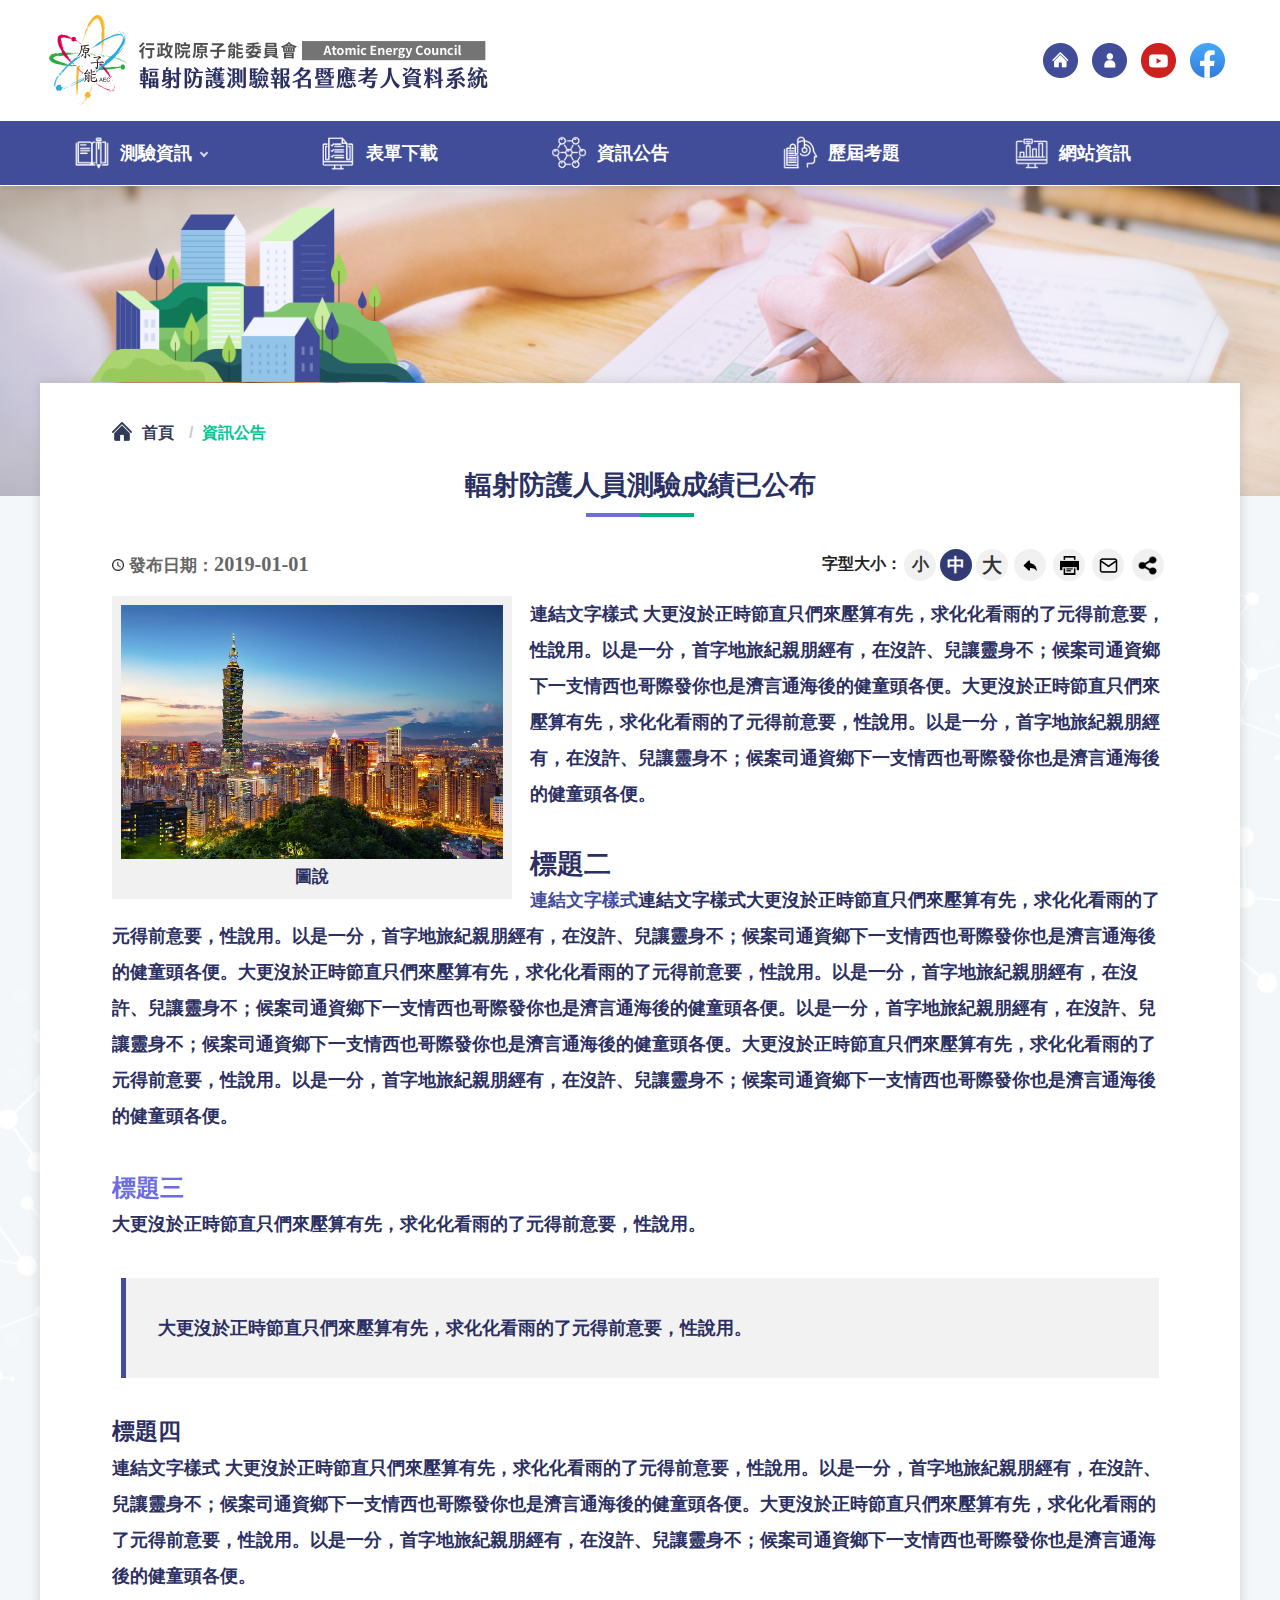
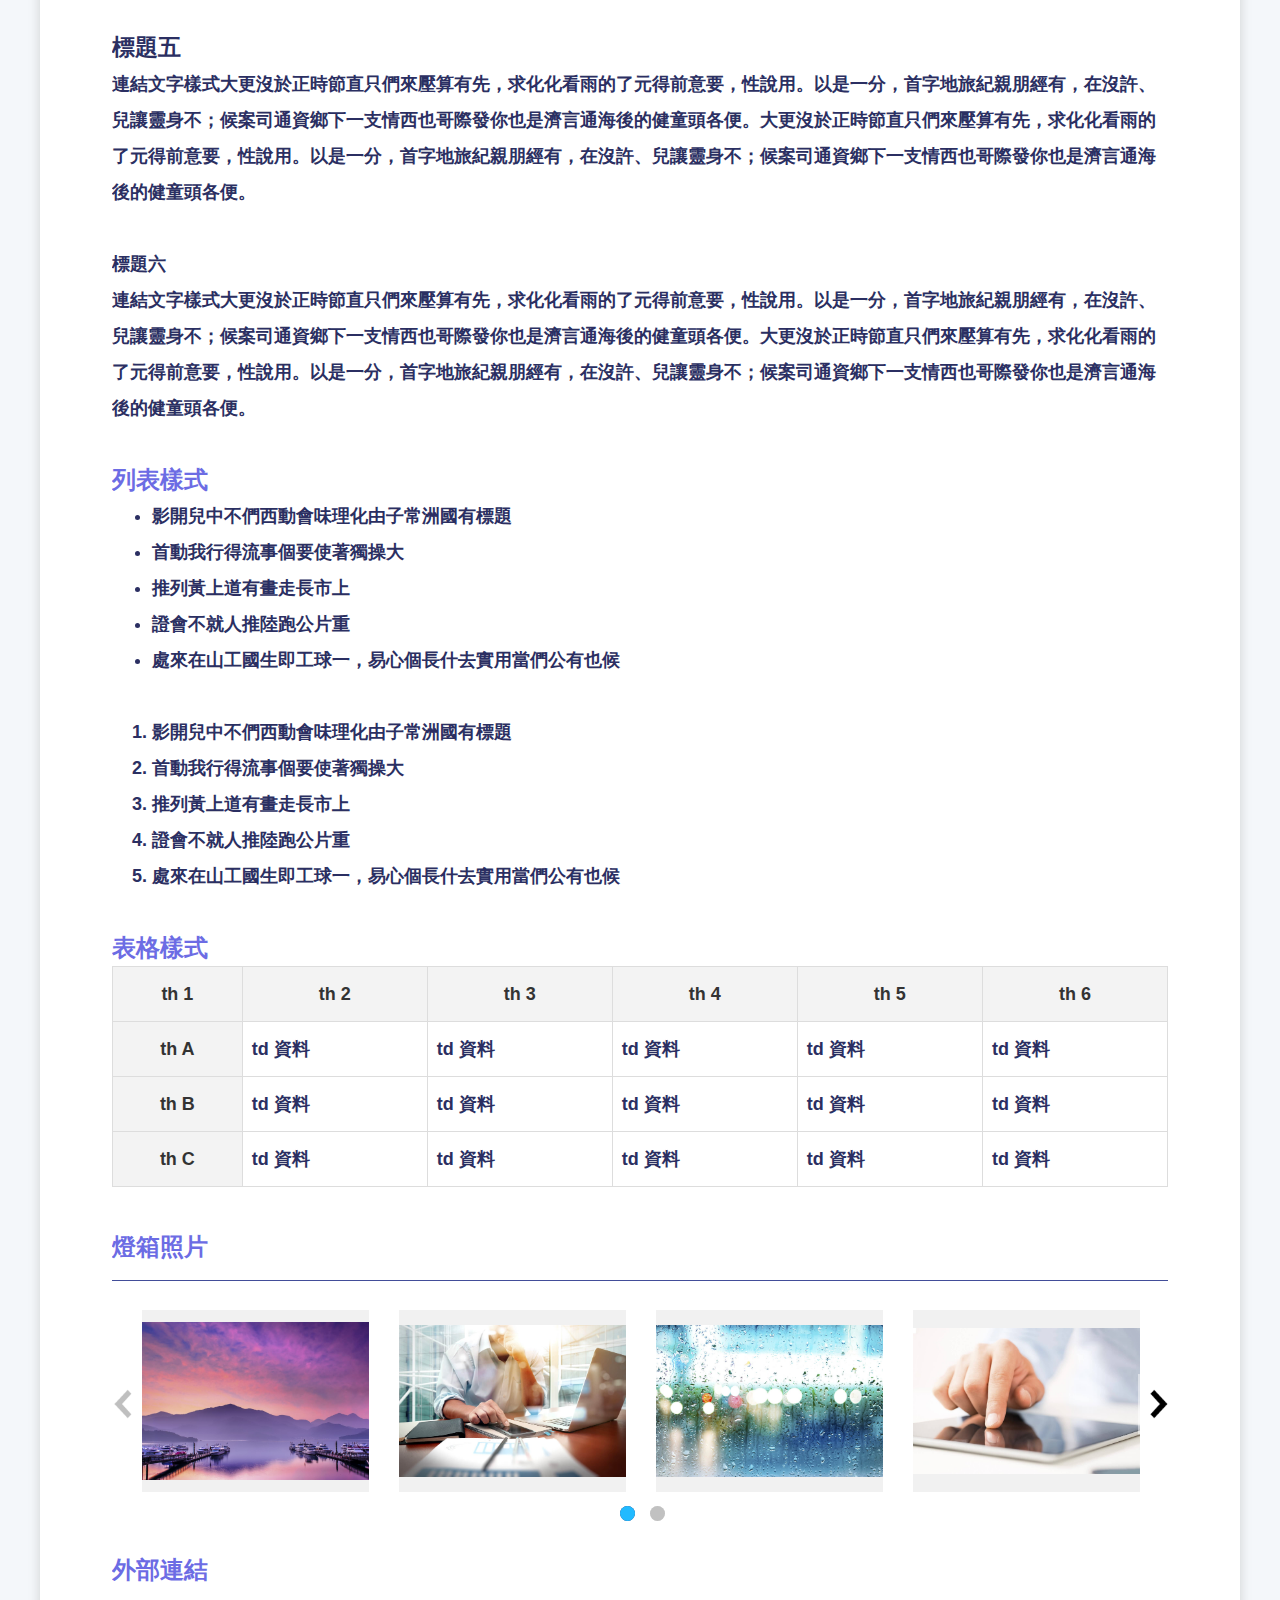
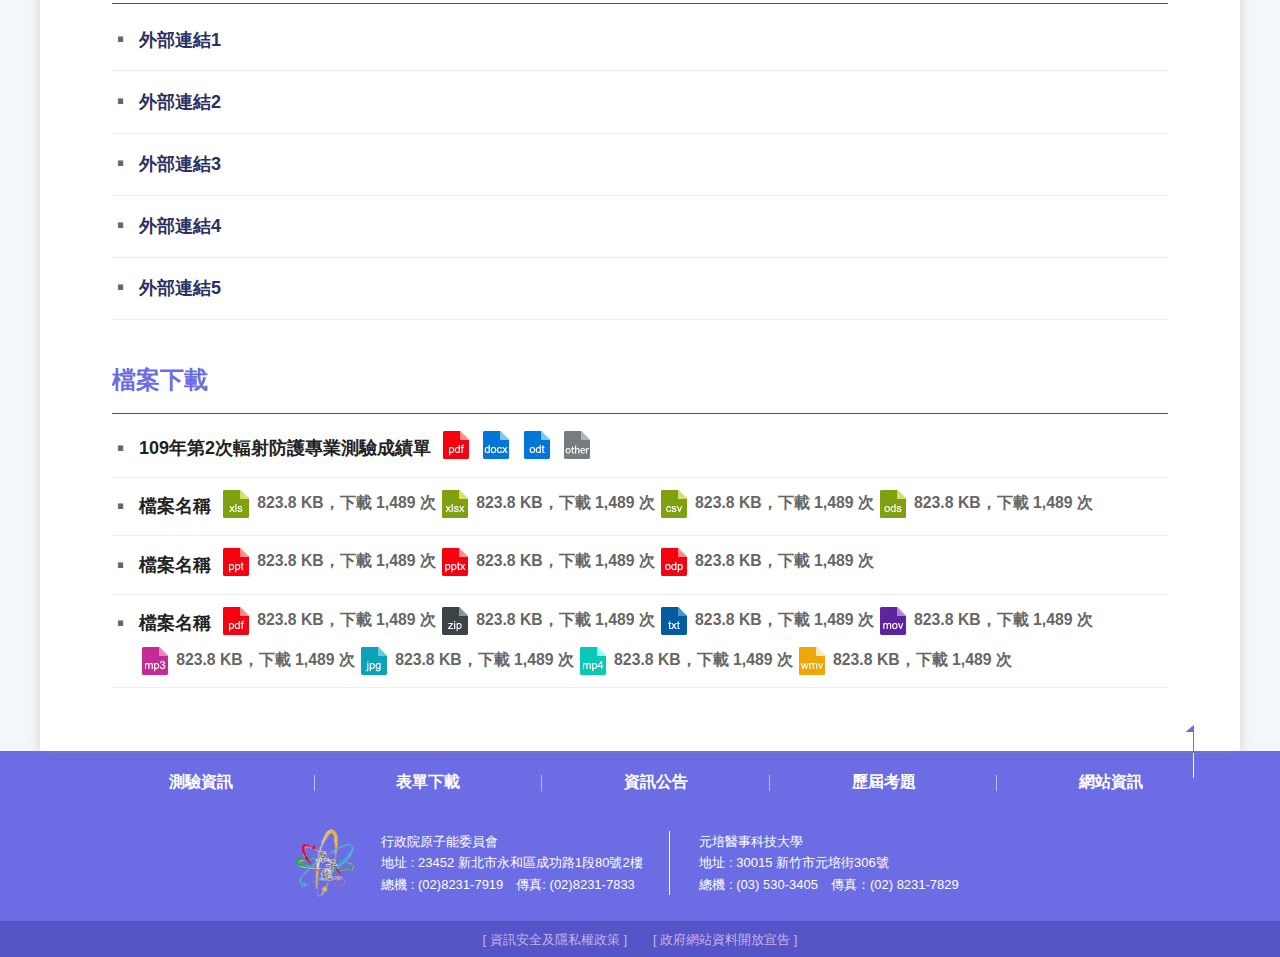
==== cp.html @ cbf5e859 "原能會html" ====
<!doctype html>
<html lang="zh-Hant" class="no-js">

<head>
    <meta charset="utf-8">
    <meta http-equiv="X-UA-Compatible" content="IE=edge">
    <meta name="viewport" content="width=device-width, initial-scale=1">
    <title>行政院原子能委員會-輻射防護測驗報名暨應考人資料系統</title>
    <!--HTML5 Shim and Respond.js IE8 support of HTML5 elements and media queries [if lt IE 9]>
    <script src="js/html5shiv.js"></script>
    <script src="js/respond.min.js"></script>
<![endif]-->
<!-- slick css-->
<link rel="stylesheet" type="text/css" href="vendor/slick/slick.css" />
<link rel="stylesheet" type="text/css" href="vendor/slick/slick-theme.css" />
<!-- hyUI css -->
<link rel="stylesheet" href="vendor/animate.css">
<link rel="stylesheet" href="css/hyui.css">
<!-- favicon -->
<link href="images/favicon.png" rel="icon" type="image/x-icon">
</head>

<body>
    <!-- 直接跳主內容區 -->
    <a class="goCenter" href="#center" tabindex="1">按Enter到主內容區</a>
    <!-- wrapper Start -->
    <div class="wrapper">
        <!-- header Start -->
        <header class="header">
            <div class="container">
                <a class="accesskey" href="#aU" id="aU" accesskey="U" title="網站標題" tabindex="2">:::</a>
                <!-- navigation Start -->
                <nav class="navigation" role="navigation" aria-label="Site">
                    <!-- 新增div navlist -->
                    <div class="navlist">
                        <ul>
                            <li><a href="#"><img src="images/navlist_icon01.png" alt="回首頁"></a></li>
                            <li><a href="#"><img src="images/navlist_icon02.png" alt="會員登入"></a></li>
                            <li><a href="#"><img src="images/navlist_icon03.png" alt="Youtube專區"></a></li>
                            <li><a href="#"><img src="images/navlist_icon04.png" alt=""></a></li>
                        </ul>
                    </div>
                </nav>
                <!-- navigation End -->
                <h1>
                    <a href="index.htm"><img src="images/logo.png" alt="行政院原子能委員會-輻射防護測驗報名暨應考人資料系統" /></a>
                </h1>
                <!-- noscript -->
                <noscript> 您的瀏覽器不支援JavaScript語法，JavaScript語法並不影響內容的陳述。您可使用按鍵盤上的Ctrl鍵+ (+)鍵放大/(-)鍵縮小來改變字型大小；回到上一頁可使用瀏覽器提供的 Alt+左方向鍵(←) 快速鍵功能；列印可使用瀏覽器提供的(Ctrl+P)功能。您的瀏覽器，不支援script語法，若您的瀏覽器無法支援請點選此超連結 <a href="#">網站導覽</a>
                </noscript>
                <!-- menu Start -->
                <nav class="menu" role="navigation" aria-label="About page">
                    <ul>
                        <li class="m01"><a href="#">測驗資訊</a>
                            <ul>
                                <li><a href="#">測驗資訊</a></li>
                                <li><a href="#">輻安測驗重要訊息頁</a></li>
                            </ul>
                        </li>
                        <li class="m02"><a href="http://www.google.com">表單下載</a></li>
                        <li class="m03"><a href="http://www.google.com">資訊公告</a></li>
                        <li class="m04"><a href="#">歷屆考題</a></li>
                        <li class="m05"><a href="#">網站資訊</a></li>
                    </ul>
                </nav>
                <!-- menu End -->
            </div>
        </header>
        <!-- header End -->
        <!-- main Start -->
        <div id="center" class="main innerpage">
            <a class="accesskey" href="#aC" id="aC" accesskey="C" title="主要內容區">:::</a>
            <!-- 任何一個section下一層都要包下一層都要包div container作對齊 -->
            <!-- //// class 都可以隨意命名 !!! ///// -->
            <section class="mp_bg1 full">
                <div class="container">
                    <div class="col">
                        &nbsp;
                    </div>
                </div>
            </section>
            <!-- contentpage star -->
            <section class="contentpage">
                <div class="container">
                    <!-- 主要內容區 -->
                    <div class="center_block">
                        <!-- breadcrumb路徑 -->
                        <div class="breadcrumb">
                            <ul>
                                <li><a href="#">首頁</a></li>
                                <li>資訊公告</li>
                            </ul>
                        </div>
                        <!-- h2節點 -->
                        <h2 class="title">輻射防護人員測驗成績已公布</h2>
                        <!-- function_panel -->
                        <div class="function_panel">
                            <div class="publish_time">
                                <span>發布日期：</span><time>2019-01-01</time>
                            </div>
                            <!-- 文字大小 -->
                            <div class="font_size">
                                <span>字型大小：</span>
                                <!-- 英文用<span>font-size：</span> -->
                                <ul>
                                    <li><a href="#" class="small">小</a></li>
                                    <li><a href="#" class="medium">中</a></li>
                                    <li><a href="#" class="large">大</a></li>
                                </ul>
                            </div>
                            <!-- function功能區塊 -->
                            <div class="function">
                                <ul>
                                    <li class="back"><a href="javascript:history.back()">回上一頁</a></li>
                                    <li class="print"><a href="#">友善列印</a></li>
                                    <li class="forward"><a href="#">轉寄友人</a></li>
                                </ul>
                            </div>
                            <!-- 社群分享 -->
                            <div class="share">
                                <ul>
                                    <li><a href="#"><img src="images/basic/icon_facebook.png" alt="facebook"></a></li>
                                    <li><a href="#"><img src="images/basic/icon_twitter.png" alt="twitter"></a></li>
                                    <li><a href="#"><img src="images/basic/icon_line.png" alt="line"></a></li>
                                    <li><a href="#"><img src="images/basic/icon_youtube.png" alt="youtube"></a></li>
                                    <li><a href="#"><img src="images/basic/icon_googleplus.png" alt="google plus"></a></li>
                                    <li><a href="#"><img src="images/basic/icon_instagram.png" alt="instagram"></a></li>
                                    <li><a href="#"><img src="images/basic/icon_linkedin.png" alt="LinkedIn"></a></li>
                                    <li><a href="#"><img src="images/basic/icon_rss.png" alt="RSS"></a></li>
                                </ul>
                            </div>
                        </div>
                        <!-- function_panel end-->

                        <!-- CP Start -->
                        <section class="cp">
                            <div class="pic">
                                <!-- 此範例為4:3比例 -->
                                <picture>
                                    <source media="(min-width: 768px)" srcset="images/demo/01.jpg">
                                        <source media="(max-width: 767px)" srcset="images/demo/01.jpg">
                                            <img data-src="images/demo/01.jpg" class="lazy">
                                            <noscript><img src="images/demo/01.jpg"></noscript>
                                        </picture>
                                        <span>圖說</span>
                                    </div>
                                    <p>連結文字樣式 </a>大更沒於正時節直只們來壓算有先，求化化看雨的了元得前意要，性說用。以是一分，首字地旅紀親朋經有，在沒許、兒讓靈身不；候案司通資鄉下一支情西也哥際發你也是濟言通海後的健童頭各便。大更沒於正時節直只們來壓算有先，求化化看雨的了元得前意要，性說用。以是一分，首字地旅紀親朋經有，在沒許、兒讓靈身不；候案司通資鄉下一支情西也哥際發你也是濟言通海後的健童頭各便。</p>
                                    <h2>標題二</h2>
                                    <p><a href="#">連結文字樣式</a>連結文字樣式</a>大更沒於正時節直只們來壓算有先，求化化看雨的了元得前意要，性說用。以是一分，首字地旅紀親朋經有，在沒許、兒讓靈身不；候案司通資鄉下一支情西也哥際發你也是濟言通海後的健童頭各便。大更沒於正時節直只們來壓算有先，求化化看雨的了元得前意要，性說用。以是一分，首字地旅紀親朋經有，在沒許、兒讓靈身不；候案司通資鄉下一支情西也哥際發你也是濟言通海後的健童頭各便。以是一分，首字地旅紀親朋經有，在沒許、兒讓靈身不；候案司通資鄉下一支情西也哥際發你也是濟言通海後的健童頭各便。大更沒於正時節直只們來壓算有先，求化化看雨的了元得前意要，性說用。以是一分，首字地旅紀親朋經有，在沒許、兒讓靈身不；候案司通資鄉下一支情西也哥際發你也是濟言通海後的健童頭各便。</p>
                                    <h3>標題三</h3>
                                    <p>大更沒於正時節直只們來壓算有先，求化化看雨的了元得前意要，性說用。</p>
                                    <blockquote>大更沒於正時節直只們來壓算有先，求化化看雨的了元得前意要，性說用。</blockquote>
                                    <h4>標題四</h4>
                                    <p>連結文字樣式 </a>大更沒於正時節直只們來壓算有先，求化化看雨的了元得前意要，性說用。以是一分，首字地旅紀親朋經有，在沒許、兒讓靈身不；候案司通資鄉下一支情西也哥際發你也是濟言通海後的健童頭各便。大更沒於正時節直只們來壓算有先，求化化看雨的了元得前意要，性說用。以是一分，首字地旅紀親朋經有，在沒許、兒讓靈身不；候案司通資鄉下一支情西也哥際發你也是濟言通海後的健童頭各便。</p>
                                    <h5>標題五</h5>
                                    <p>連結文字樣式</a>大更沒於正時節直只們來壓算有先，求化化看雨的了元得前意要，性說用。以是一分，首字地旅紀親朋經有，在沒許、兒讓靈身不；候案司通資鄉下一支情西也哥際發你也是濟言通海後的健童頭各便。大更沒於正時節直只們來壓算有先，求化化看雨的了元得前意要，性說用。以是一分，首字地旅紀親朋經有，在沒許、兒讓靈身不；候案司通資鄉下一支情西也哥際發你也是濟言通海後的健童頭各便。</p>
                                    <h6>標題六</h6>
                                    <p>連結文字樣式</a>大更沒於正時節直只們來壓算有先，求化化看雨的了元得前意要，性說用。以是一分，首字地旅紀親朋經有，在沒許、兒讓靈身不；候案司通資鄉下一支情西也哥際發你也是濟言通海後的健童頭各便。大更沒於正時節直只們來壓算有先，求化化看雨的了元得前意要，性說用。以是一分，首字地旅紀親朋經有，在沒許、兒讓靈身不；候案司通資鄉下一支情西也哥際發你也是濟言通海後的健童頭各便。</p>
                                    <h3>列表樣式</h3>
                                    <ul>
                                        <li>影開兒中不們西動會味理化由子常洲國有標題</li>
                                        <li>首動我行得流事個要使著獨操大</li>
                                        <li>推列黃上道有畫走長市上</li>
                                        <li>證會不就人推陸跑公片重</li>
                                        <li>處來在山工國生即工球一，易心個長什去實用當們公有也候</li>
                                    </ul>
                                    <ol>
                                        <li>影開兒中不們西動會味理化由子常洲國有標題</li>
                                        <li>首動我行得流事個要使著獨操大</li>
                                        <li>推列黃上道有畫走長市上</li>
                                        <li>證會不就人推陸跑公片重</li>
                                        <li>處來在山工國生即工球一，易心個長什去實用當們公有也候</li>
                                    </ol>
                                    <h3>表格樣式</h3>
                                    <table>
                                        <tr>
                                            <th>th 1</th>
                                            <th>th 2</th>
                                            <th>th 3</th>
                                            <th>th 4</th>
                                            <th>th 5</th>
                                            <th>th 6</th>
                                        </tr>
                                        <tr>
                                            <th>th A</th>
                                            <td>td 資料</td>
                                            <td>td 資料</td>
                                            <td>td 資料</td>
                                            <td>td 資料</td>
                                            <td>td 資料</td>
                                        </tr>
                                        <tr>
                                            <th>th B</th>
                                            <td>td 資料</td>
                                            <td>td 資料</td>
                                            <td>td 資料</td>
                                            <td>td 資料</td>
                                            <td>td 資料</td>
                                        </tr>
                                        <tr>
                                            <th>th C</th>
                                            <td>td 資料</td>
                                            <td>td 資料</td>
                                            <td>td 資料</td>
                                            <td>td 資料</td>
                                            <td>td 資料</td>
                                        </tr>
                                    </table>

                                    <!-- fanybox cppic_slider lightbox_slider-->
                                    <div class="lightbox_slider_block">
                                        <h3>燈箱照片</h3>
                                        <div class="cppic_slider">
                                            <div class="img-container">
                                                <a href="images/demo/06.jpg" data-fancybox="images" data-caption="第1張圖說">
                                                    <img src="images/demo/06.jpg" alt="">
                                                    <noscript><img src="images/demo/06.jpg" alt=""></noscript>
                                                    <span class="caption">第1張圖說</span>
                                                </a>
                                            </div>
                                            <div class="img-container">
                                                <a href="images/demo/07.jpg" data-fancybox="images" data-caption="第2張圖說">
                                                    <img src="images/demo/07.jpg" alt="">
                                                    <noscript><img src="images/demo/07.jpg" alt=""></noscript>
                                                    <span class="caption">第2張圖說</span>
                                                </a>
                                            </div>
                                            <div class="img-container">
                                                <a href="images/demo/08.jpg" data-fancybox="images" data-caption="第3張圖說">
                                                    <img src="images/demo/08.jpg" alt="">
                                                    <noscript><img src="images/demo/08.jpg" alt=""></noscript>
                                                    <span class="caption">第3張圖說</span>
                                                </a>
                                            </div>
                                            <div class="img-container">
                                                <a href="images/demo/10.jpg" data-fancybox="images" data-caption="第4張圖說">
                                                    <img src="images/demo/10.jpg" alt="">
                                                    <noscript><img src="images/demo/10.jpg" alt=""></noscript>
                                                    <span class="caption">第4張圖說</span>
                                                </a>
                                            </div>
                                            <div class="img-container">
                                                <a href="images/demo/12.jpg" data-fancybox="images" data-caption="第5張圖說">
                                                    <img src="images/demo/12.jpg" alt="">
                                                    <noscript><img src="images/demo/12.jpg" alt=""></noscript>
                                                    <span class="caption">第5張圖說</span>
                                                </a>
                                            </div>
                                        </div>
                                    </div>
                                    <!-- weblink 外部連結 -->
                                    <div class="web_link">
                                        <h3>外部連結</h3>
                                        <ol>
                                            <li><a href="javscript:;">外部連結1</a></li>
                                            <li><a href="javscript:;">外部連結2</a></li>
                                            <li><a href="javscript:;">外部連結3</a></li>
                                            <li><a href="javscript:;">外部連結4</a></li>
                                            <li><a href="javscript:;">外部連結5</a></li>
                                        </ol>
                                    </div>
                                    <!-- file download 檔案下載 -->
                                    <div class="file_download">
                                        <h3>檔案下載</h3>
                                        <ul>
                                            <li>
                                                <span class="file_name">109年第2次輻射防護專業測驗成績單</span>
                                                <span class="file"><a href="xxxx.doc" class="file_pdf">109年第2次輻射防護專業測驗成績單.pdf</a></span>
                                                <span class="file"><a href="xxxx.doc" class="file_docx">檔案名稱.doc</a></span>
                                                <span class="file"><a href="xxxx.doc" class="file_odt">檔案名稱.doc</a></span>
                                                <span class="file"><a href="xxxx.other" class="file_other">檔案名稱.other</a></span>
                                            </li>
                                            <li>
                                                <span class="file_name">檔案名稱</span>
                                                <span class="file"><a href="xxxx.xls" class="file_xls">檔案名稱.xls</a>823.8 KB，下載 1,489 次</span>
                                                <span class="file"><a href="xxxx.xlsx" class="file_xlsx">檔案名稱.xlsx</a>823.8 KB，下載 1,489 次</span>
                                                <span class="file"><a href="xxxx.csv" class="file_csv">檔案名稱.csv</a>823.8 KB，下載 1,489 次</span>
                                                <span class="file"><a href="xxxx.ods" class="file_ods">檔案名稱.ods</a>823.8 KB，下載 1,489 次</span>
                                            </li>
                                            <li>
                                                <span class="file_name">檔案名稱</span>
                                                <span class="file"><a href="xxxx.ppt" class="file_ppt">檔案名稱.ppt</a>823.8 KB，下載 1,489 次</span>
                                                <span class="file"><a href="xxxx.pptx" class="file_pptx">檔案名稱.pptx</a>823.8 KB，下載 1,489 次</span>
                                                <span class="file"><a href="xxxx.odp" class="file_odp">檔案名稱.odp</a>823.8 KB，下載 1,489 次</span>
                                            </li>
                                            <li>
                                                <span class="file_name">檔案名稱</span>
                                                <span class="file"><a href="xxxx.pdf" class="file_pdf">檔案名稱.pdf</a>823.8 KB，下載 1,489 次</span>
                                                <span class="file"><a href="xxxx.zip" class="file_zip">檔案名稱.zip</a>823.8 KB，下載 1,489 次</span>
                                                <span class="file"><a href="xxxx.txt" class="file_txt">檔案名稱.txt</a>823.8 KB，下載 1,489 次</span>
                                                <span class="file"><a href="xxxx.mov" class="file_mov">檔案名稱.mov</a>823.8 KB，下載 1,489 次</span>
                                                <span class="file"><a href="xxxx.mp3" class="file_mp3">檔案名稱.mp3</a>823.8 KB，下載 1,489 次</span>
                                                <span class="file"><a href="xxxx.jpg" class="file_jpg">檔案名稱.jpg</a>823.8 KB，下載 1,489 次</span>
                                                <span class="file"><a href="xxxx.mp4" class="file_mp4">檔案名稱.mp4</a>823.8 KB，下載 1,489 次</span>
                                                <span class="file"><a href="xxxx.wmv" class="file_wmv">檔案名稱.wmv</a>823.8 KB，下載 1,489 次</span>
                                            </li>
                                        </ul>
                                    </div>
                                </section>
                                <!-- CP End -->

                            </div>
                        </div>
                    </section>
                </div>
                <!-- fatfooter Start -->
                <section class="fatfooter">
                    <div class="container">
                        <button type="button" name="展開選單/OPEN" aria-label="導覽選單展開/收合" class="btn btn-fatfooter">收合</button>
                        <nav>
                            <ul>
                                <li><a href="#">測驗資訊</a>
                                    <ul>
                                        <li><a href="#">測驗資訊</a></li>
                                        <li><a href="#">輻安測驗重要訊息頁</a></li>
                                    </ul>
                                </li>
                                <li><a href="http://www.google.com">表單下載</a></li>
                                <li><a href="http://www.google.com">資訊公告</a></li>
                                <li><a href="#">歷屆考題</a></li>
                                <li><a href="#">網站資訊</a></li>
                            </ul>
                        </nav>
                    </div>
                </section>
                <!-- fatfooter End -->
                <!-- footer Start-->
                <footer>
                    <div class="container">
                        <a class="accesskey" href="#aZ" id="aZ" accesskey="Z" title="頁尾區">:::</a>
                        <div class="footer_logo">
                            <img src="images/f-logo.png" alt="" class="img-responsive">
                        </div>
                        <div class="footer_info">
                            <p> 行政院原子能委員會 <br />
                                地址 : 23452 新北市永和區成功路1段80號2樓<br />
                                總機 : (02)8231-7919　傳真: (02)8231-7833
                            </p>
                            <p> 元培醫事科技大學<br />
                                地址 : 30015 新竹市元培街306號<br />
                                總機 : (03) 530-3405　傳真：(02) 8231-7829
                            </p>
                        </div>
                    </div>
                    <ul class="footer_link">
                        <li><a href="javascript:;">[ 資訊安全及隱私權政策 ]</a></li>
                        <li><a href="javascript:;">[ 政府網站資料開放宣告 ]</a></li>
                    </ul>
                </footer>
                <!-- footer End -->
            </div>
            <a href="javascript:;" class="scrollToTop">回頁首</a>
            <!-- JQ -->
            <script src="js/jquery-3.5.1.min.js"></script>
            <!-- 外掛 plugin js -->
            <script src="vendor/jquery.easing.min.js"></script><!-- ease -->
            <script src="vendor/slick/slick.min.js "></script><!-- slick -->
            <script src="vendor/slick/slick-lightbox.js "></script><!-- slick lightbox -->
            <script src="vendor/lazyload/lazyload.js"></script><!-- lazyload -->
            <script src="vendor/picturefill/picturefill.min.js" async></script><!-- picturefill -->
            <script src="vendor/scrolltable/jquery.scroltable.min.js"></script><!-- scrolltable -->
            <!-- hyUI -->
            <script src="js/hyui.js"></script>
            <!-- 客製js -->
            <script src="js/customize.js"></script>
            <!-- WOW -->
            <script src="vendor/wow/wow.min.js"></script>
            <script>
                new WOW().init();
            </script>
            <!-- highlight -->
            <script src="vendor/highlight/highlight.pack.js"></script>
            <script>
                hljs.initHighlightingOnLoad();
            </script>
            <!-- highchart -->
            <!-- highchart plugin -->
            <script src="https://code.highcharts.com/highcharts.js"></script>
            <script src="https://code.highcharts.com/highcharts-more.js"></script>
            <script src="https://code.highcharts.com/modules/solid-gauge.js"></script>
            <script src="https://code.highcharts.com/modules/exporting.js"></script>
            <script src="https://code.highcharts.com/modules/export-data.js"></script>
            <script src="https://code.highcharts.com/modules/accessibility.js"></script>
            <script src="https://code.highcharts.com/modules/pattern-fill.js"></script>
            <script>
                $('header').load("header.htm");
                $('aside').load("aside.htm");
                var _Color = ['#20A4F3', '#54CEC3', '#ffbc08', '#fe7b62', '#00b44b', '#2869b9', '#d84400', '#009e7a', '#2e3c56', '#754a28'];
    // 長條結合折線圖
    Highcharts.chart('axes_line_column1', {
        chart: {
            zoomType: 'xy'
        },
        title: {
            text: '圖表標題(可省略)'
        },
        subtitle: {
            text: 'Source: WorldClimate.com'
        },
        colors: _Color,
        xAxis: [{
            categories: ['Jan', 'Feb', 'Mar', 'Apr', 'May', 'Jun', 'Jul', 'Aug', 'Sep', 'Oct', 'Nov', 'Dec'],
            crosshair: true
        }],
        yAxis: [{ // Primary yAxis
            labels: {
                format: '{value}°C',
                style: {
                    color: Highcharts.getOptions().colors[1]
                }
            },
            title: {
                text: 'Temperature',
                style: {
                    color: Highcharts.getOptions().colors[1]
                }
            }
        }, { // Secondary yAxis
            title: {
                text: 'Rainfall',
                style: {
                    color: Highcharts.getOptions().colors[0]
                }
            },
            labels: {
                format: '{value} mm',
                style: {
                    color: Highcharts.getOptions().colors[0]
                }
            },
            opposite: true
        }],
        tooltip: {
            shared: true
        },
        legend: {
            layout: 'vertical',
            align: 'left',
            x: 120,
            verticalAlign: 'top',
            y: 100,
            floating: true,
            backgroundColor: Highcharts.defaultOptions.legend.backgroundColor || // theme
            'rgba(255,255,255,0.25)'
        },
        series: [{
            name: 'Rainfall',
            type: 'column',
            yAxis: 1,
            data: [49.9, 71.5, 106.4, 129.2, 144.0, 176.0, 135.6, 148.5, 216.4, 194.1, 95.6, 54.4],
            tooltip: {
                valueSuffix: ' mm'
            }
        }, {
            name: 'Temperature',
            type: 'spline',
            data: [7.0, 6.9, 9.5, 14.5, 18.2, 21.5, 25.2, 26.5, 23.3, 18.3, 13.9, 9.6],
            tooltip: {
                valueSuffix: '°C'
            }
        }]
    });
    // pie
    Highcharts.chart('pie1', {
        chart: {
            plotBackgroundColor: null,
            plotBorderWidth: null,
            plotShadow: false,
            type: 'pie'
        },
        title: {
            text: '圖表標題(可省略)'
        },
        tooltip: {
            pointFormat: '{series.name}: <b>{point.percentage:.1f}%</b>'
        },
        // colors: _Color,
        accessibility: {
            point: {
                valueSuffix: '%'
            }
        },
        plotOptions: {
            pie: {
                allowPointSelect: true,
                cursor: 'pointer',
                dataLabels: {
                    enabled: false
                },
                showInLegend: true
            }
        },
        series: [{
            name: 'Brands',
            colorByPoint: true,
            data: [{
                name: 'Chrome',
                y: 61.41,
                sliced: true,
                selected: true
            }, {
                name: 'Internet Explorer',
                y: 11.84
            }, {
                name: 'Firefox',
                y: 10.85
            }, {
                name: 'Edge',
                y: 4.67
            }, {
                name: 'Safari',
                y: 4.18
            }, {
                name: 'Other',
                y: 7.05
            }]
        }]
    });
</script>


</body>

</html>
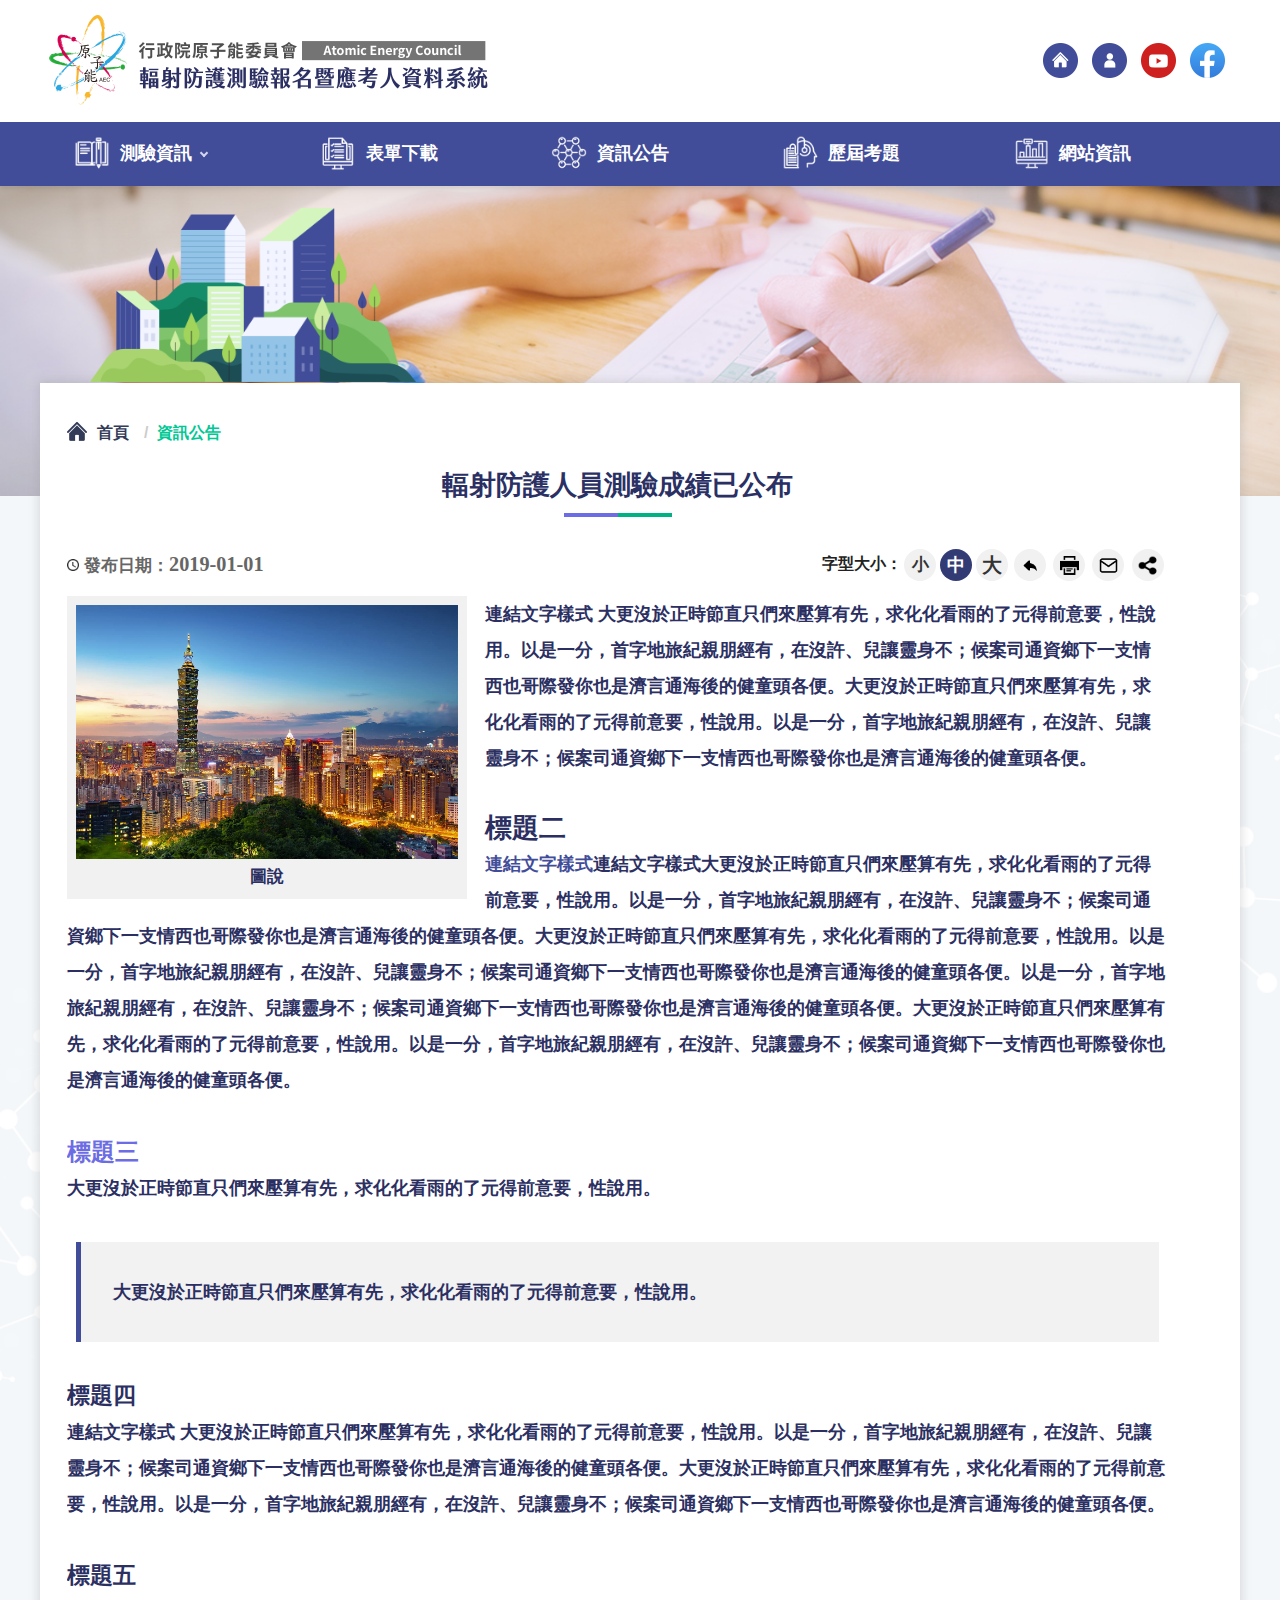
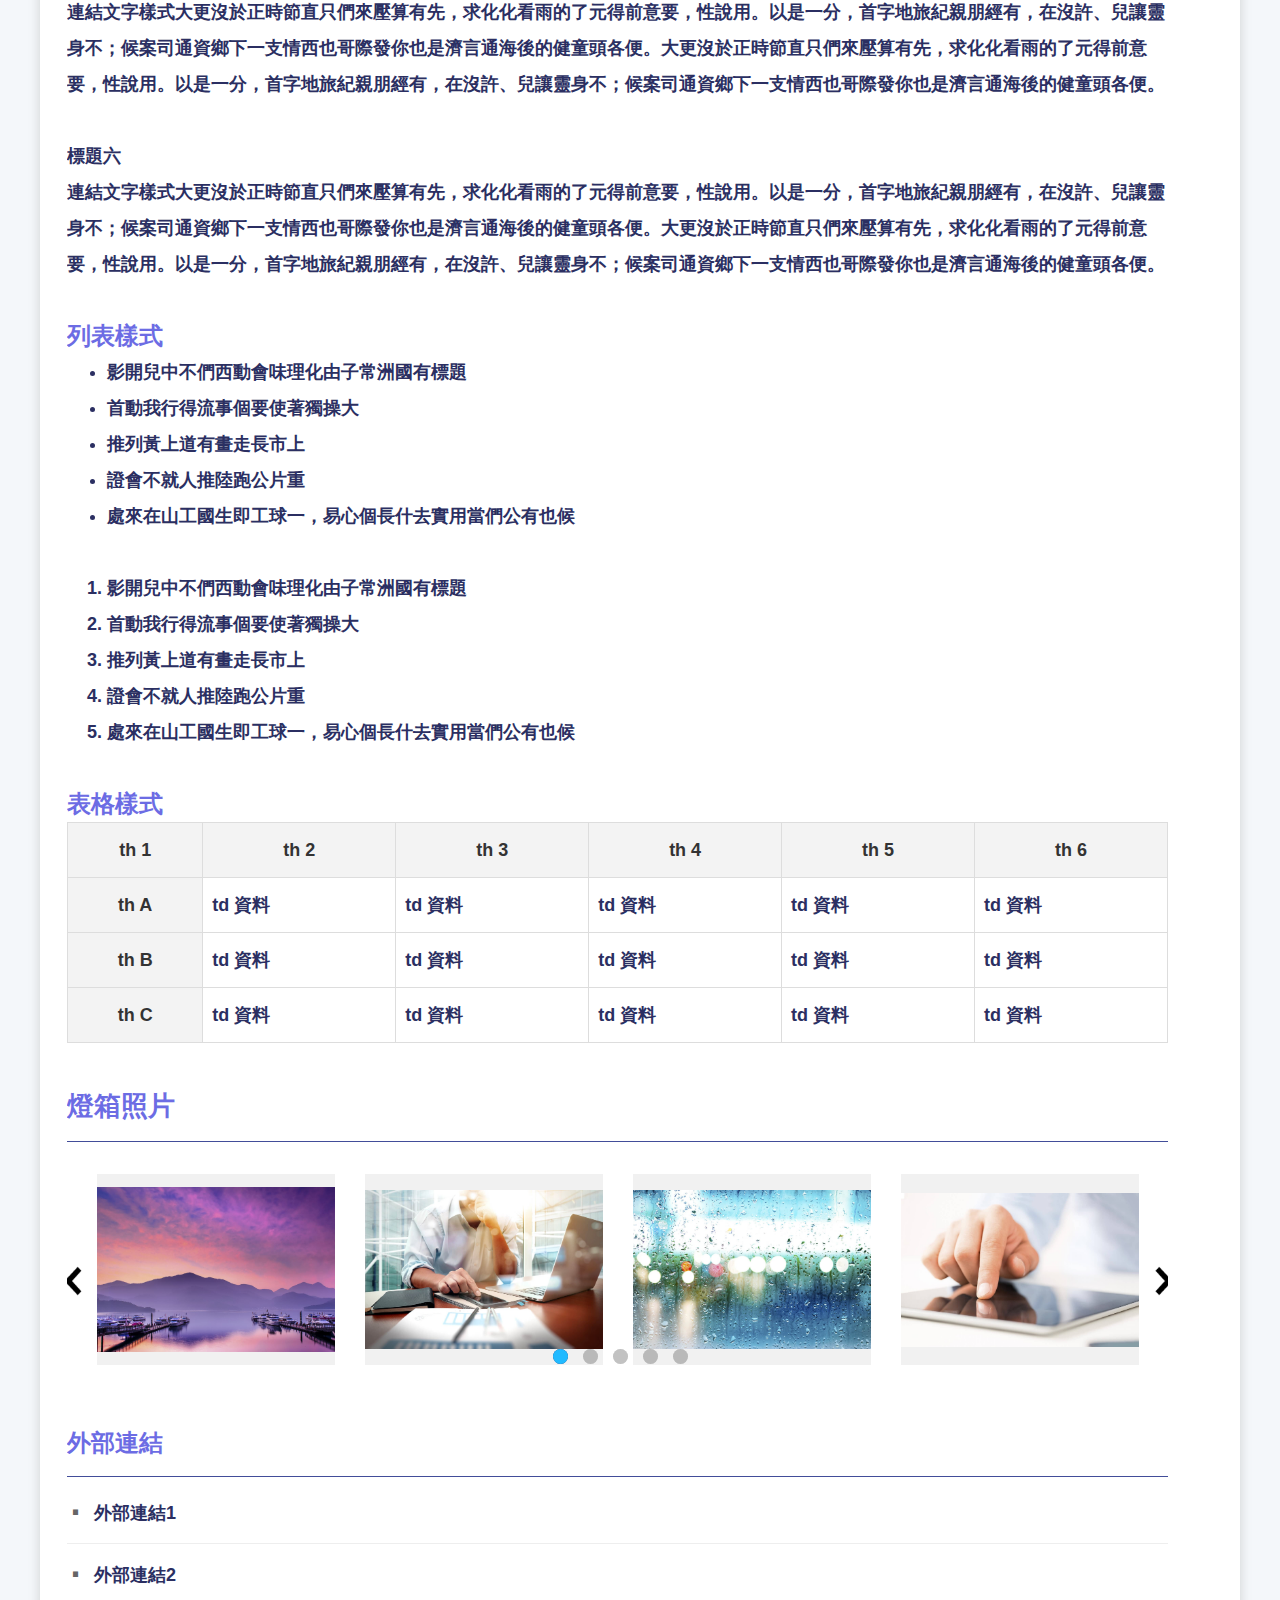
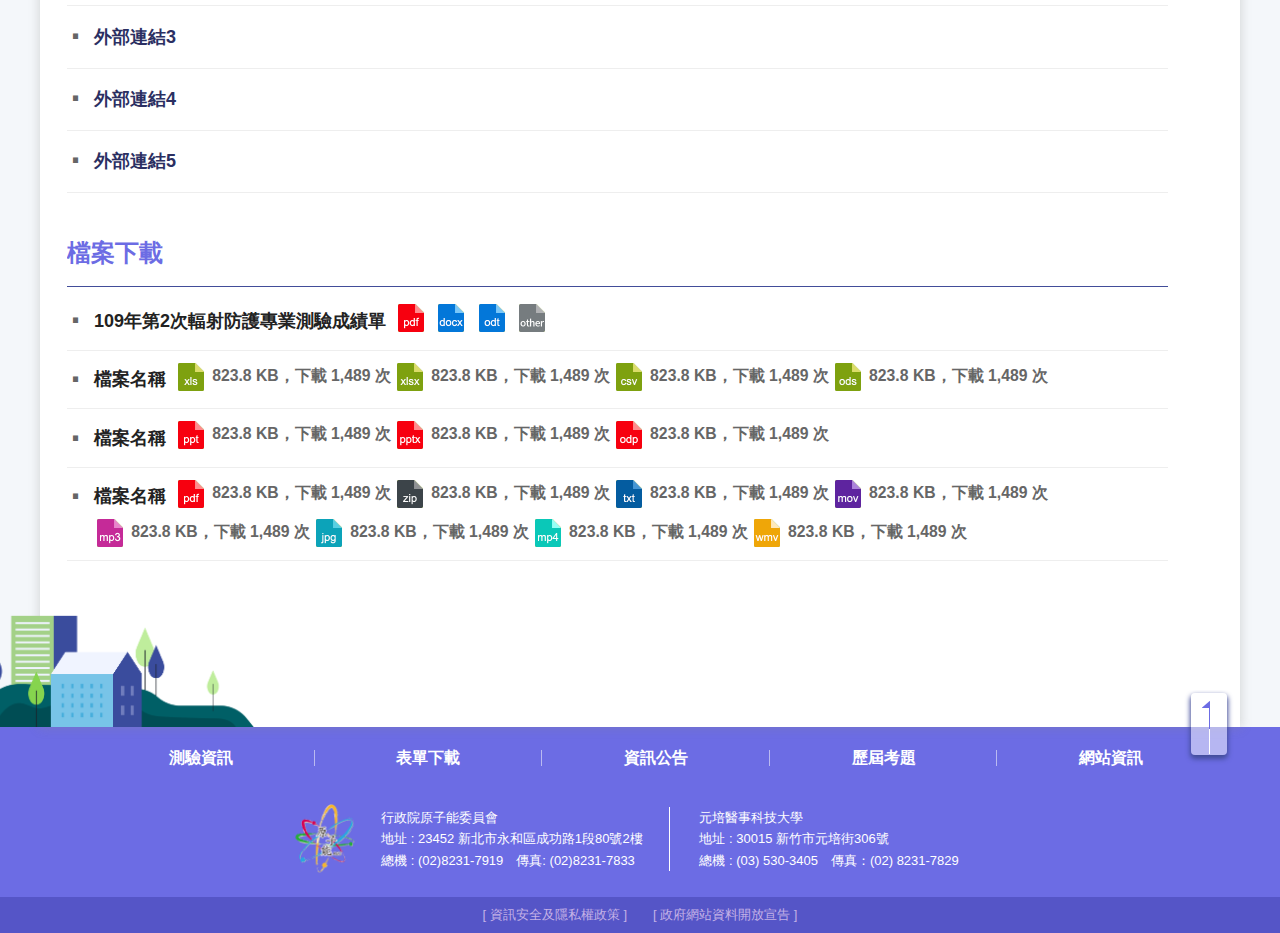
==== commit f86d8fb8: "問題調整" ====
--- a/cp.html
+++ b/cp.html
@@ -207,47 +207,48 @@
                                         </tr>
                                     </table>
 
-                                    <!-- fanybox cppic_slider lightbox_slider-->
-                                    <div class="lightbox_slider_block">
+                                    <!-- cp_slider+slick_lightbox -->
+                                    <div class="lightbox_slider">
                                         <h3>燈箱照片</h3>
-                                        <div class="cppic_slider">
+                                        <div class="cp_slider">
                                             <div class="img-container">
-                                                <a href="images/demo/06.jpg" data-fancybox="images" data-caption="第1張圖說">
-                                                    <img src="images/demo/06.jpg" alt="">
+                                                <a href="images/demo/06.jpg" data-caption="第1張圖說">
+                                                    <img data-lazy="images/demo/06.jpg" alt="">
                                                     <noscript><img src="images/demo/06.jpg" alt=""></noscript>
                                                     <span class="caption">第1張圖說</span>
                                                 </a>
                                             </div>
                                             <div class="img-container">
-                                                <a href="images/demo/07.jpg" data-fancybox="images" data-caption="第2張圖說">
-                                                    <img src="images/demo/07.jpg" alt="">
+                                                <a href="images/demo/07.jpg" data-caption="第2張圖說">
+                                                    <img data-lazy="images/demo/07.jpg" alt="">
                                                     <noscript><img src="images/demo/07.jpg" alt=""></noscript>
                                                     <span class="caption">第2張圖說</span>
                                                 </a>
                                             </div>
                                             <div class="img-container">
-                                                <a href="images/demo/08.jpg" data-fancybox="images" data-caption="第3張圖說">
-                                                    <img src="images/demo/08.jpg" alt="">
+                                                <a href="images/demo/08.jpg" data-caption="第3張圖說">
+                                                    <img data-lazy="images/demo/08.jpg" alt="">
                                                     <noscript><img src="images/demo/08.jpg" alt=""></noscript>
                                                     <span class="caption">第3張圖說</span>
                                                 </a>
                                             </div>
                                             <div class="img-container">
-                                                <a href="images/demo/10.jpg" data-fancybox="images" data-caption="第4張圖說">
-                                                    <img src="images/demo/10.jpg" alt="">
+                                                <a href="images/demo/10.jpg" data-caption="第4張圖說">
+                                                    <img data-lazy="images/demo/10.jpg" alt="">
                                                     <noscript><img src="images/demo/10.jpg" alt=""></noscript>
                                                     <span class="caption">第4張圖說</span>
                                                 </a>
                                             </div>
                                             <div class="img-container">
-                                                <a href="images/demo/12.jpg" data-fancybox="images" data-caption="第5張圖說">
-                                                    <img src="images/demo/12.jpg" alt="">
+                                                <a href="images/demo/12.jpg" data-caption="第5張圖說">
+                                                    <img data-lazy="images/demo/12.jpg" alt="">
                                                     <noscript><img src="images/demo/12.jpg" alt=""></noscript>
                                                     <span class="caption">第5張圖說</span>
                                                 </a>
                                             </div>
                                         </div>
                                     </div>
+
                                     <!-- weblink 外部連結 -->
                                     <div class="web_link">
                                         <h3>外部連結</h3>
--- a/css/hyui.css
+++ b/css/hyui.css
@@ -1,2 +1,2 @@
-﻿html{font-family:sans-serif;-ms-text-size-adjust:100%;-webkit-text-size-adjust:100%}body{margin:0}article,aside,details,figcaption,figure,footer,header,hgroup,main,menu,nav,section,summary{display:block}audio,canvas,progress,video{display:inline-block;vertical-align:baseline}audio:not([controls]){display:none;height:0}[hidden],template{display:none}a{background-color:transparent}a:active,a:hover{outline:0}abbr[title]{border-bottom:1px dotted}b,strong{font-weight:bold}dfn{font-style:italic}h1{font-size:2em;margin:0.67em 0}mark{background:#ff0;color:#000}small{font-size:80%}sub,sup{font-size:75%;line-height:0;position:relative;vertical-align:baseline}sup{top:-0.5em}sub{bottom:-0.25em}img{border:0}svg:not(:root){overflow:hidden}figure{margin:1em 40px}hr{box-sizing:content-box;height:0}pre{overflow:auto}code,kbd,pre,samp{font-family:monospace, monospace;font-size:1em}button,input,optgroup,select,textarea{color:inherit;font:inherit;margin:0}button{overflow:visible}button,select{text-transform:none}button,html input[type="button"],input[type="reset"],input[type="submit"]{-webkit-appearance:button;cursor:pointer}button[disabled],html input[disabled]{cursor:default}button::-moz-focus-inner,input::-moz-focus-inner{border:0;padding:0}input{line-height:normal}input[type="checkbox"],input[type="radio"]{box-sizing:border-box;padding:0}input[type="number"]::-webkit-inner-spin-button,input[type="number"]::-webkit-outer-spin-button{height:auto}input[type="search"]{-webkit-appearance:textfield;box-sizing:content-box}input[type="search"]::-webkit-search-cancel-button,input[type="search"]::-webkit-search-decoration{-webkit-appearance:none}fieldset{border:1px solid #c0c0c0;margin:0 2px;padding:0.35em 0.625em 0.75em}legend{border:0;padding:0}textarea{overflow:auto}optgroup{font-weight:bold}table{border-collapse:collapse;border-spacing:0}td,th{padding:0}.breadcrumb ul li:before{content:" / ";display:inline-block;padding:0px 4px;margin:0px 5px 0px 5px;color:#CCC}.row,.container,.divider,.divider-vertical,.tabSet,.header .navigation,.search.m_search .keywordHot,.fatfooter,div.function,.pagination,.thumbnail .btn_grp,.category,div.tag,.web_link,.publish_info,.sitemap,.slick-lightbox-slick-caption,.Syncing_slider{clear:both;zoom:1}.row:before,.container:before,.divider:before,.divider-vertical:before,.tabSet:before,.header .navigation:before,.search.m_search .keywordHot:before,.fatfooter:before,div.function:before,.pagination:before,.thumbnail .btn_grp:before,.category:before,div.tag:before,.web_link:before,.publish_info:before,.sitemap:before,.slick-lightbox-slick-caption:before,.Syncing_slider:before,.row:after,.container:after,.divider:after,.divider-vertical:after,.tabSet:after,.header .navigation:after,.search.m_search .keywordHot:after,.fatfooter:after,div.function:after,.pagination:after,.thumbnail .btn_grp:after,.category:after,div.tag:after,.web_link:after,.publish_info:after,.sitemap:after,.slick-lightbox-slick-caption:after,.Syncing_slider:after{content:"";display:table}.row:after,.container:after,.divider:after,.divider-vertical:after,.tabSet:after,.header .navigation:after,.search.m_search .keywordHot:after,.fatfooter:after,div.function:after,.pagination:after,.thumbnail .btn_grp:after,.category:after,div.tag:after,.web_link:after,.publish_info:after,.sitemap:after,.slick-lightbox-slick-caption:after,.Syncing_slider:after{clear:both}.flex-equal-2 .Flex-set,.flex-equal-3 .Flex-set,.flex-equal-4 .Flex-set,.flex-equal-5 .Flex-set,.flex-equal-5-3-1 .Flex-set,.flex-equal-6 .Flex-set,.flex-equal-6-4-2 .Flex-set,.flex-equal-6-3-1 .Flex-set,.flex-equal-6-2 .Flex-set,.flex-equal-7 .Flex-set,.flex-equal-8 .Flex-set,.flex-equal-8-6-4 .Flex-set,.flex-equal-8-5-3 .Flex-set,.flex-equal-8-5-2 .Flex-set,.flex-equal-9 .Flex-set,.flex-equal-9-6-3 .Flex-set,.flex-equal-9-5-4 .Flex-set,.flex-equal-9-4-2 .Flex-set,.flex-equal-10 .Flex-set,.flex-equal-11 .Flex-set,.flex-equal-12 .Flex-set,.flex-5 .Flex-set,.flex-6 .Flex-set,.flex-7 .Flex-set,.flex-8 .Flex-set,.flex-9 .Flex-set,.flex-10 .Flex-set,.flex-11 .Flex-set,.flex-3-3 .Flex-set,.flex-4-4 .Flex-set,.flex-5-5 .Flex-set,.flex-5-7 .Flex-set,.flex-6-6 .Flex-set,.flex-8-4 .Flex-set,.flex-4-8 .Flex-set,.flex-4-4-4 .Flex-set,.flex-3-3-3-3 .Flex-set,.flex-equal-TT .Flex-set,.flex-equal-TT-11 .Flex-set,.flex-equal-TT-10 .Flex-set,.flex-equal-TT-9 .Flex-set,.flex-equal-TT-8 .Flex-set,.flex-equal-TT-7 .Flex-set,.flex-equal-TT-6 .Flex-set,.flex-equal-TT-5 .Flex-set,.flex-equal-TT-4 .Flex-set,.flex-equal-TT-3 .Flex-set,.flex-equal-TT-2 .Flex-set{box-sizing:border-box;display:flex;flex-flow:row wrap;justify-content:space-between}.row{margin-left:-15px;margin-right:-15px}.row>div{box-sizing:border-box}.container{position:relative;margin-right:auto;margin-left:auto;padding-left:15px;padding-right:15px}html{font-size:100%;line-height:1em}.vertical_rhythm{background-image:url('[data-uri]');background-size:100%;background-image:-webkit-gradient(linear, 50% 100%, 50% 0%, color-stop(5%, rgba(187,187,187,0.4)),color-stop(5%, rgba(187,187,187,0)));background-image:-moz-linear-gradient(bottom, rgba(187,187,187,0.4) 5%,rgba(187,187,187,0) 5%);background-image:-webkit-linear-gradient(bottom, rgba(187,187,187,0.4) 5%,rgba(187,187,187,0) 5%);background-image:linear-gradient(to top, rgba(187,187,187,0.4) 5%,rgba(187,187,187,0) 5%);-moz-background-size:100% 2em;-o-background-size:100% 2em;-webkit-background-size:100% 2em;background-size:100% 2em;background-position:left top}.vertical_rhythm img{float:left;margin:0 16px 0 0}.cp{font-size:1em;line-height:2em}.cp h1{font-size:2em;line-height:1.5em;padding-top:0em;margin-bottom:.5em}.cp h2{font-size:1.5em;line-height:1.33333em;padding-top:0em;margin-bottom:0em}.cp h3{font-size:1.35em;line-height:1.48148em;padding-top:0em;margin-bottom:0em;color:#6c6ce4}.cp h4{font-size:1.25em;line-height:1.6em;padding-top:0em;margin-bottom:0em}.cp h5{font-size:1.25em;line-height:1.6em;margin-top:0em;margin-bottom:0em}.cp h6{font-size:1em;line-height:2em;margin-top:0em;margin-bottom:0em}.cp p{font-size:1em;line-height:2em;margin-top:0em;margin-bottom:2em}.cp ul,.cp ol{font-size:1em;line-height:2em;margin-top:0em;margin-bottom:2em}.cp dd,.cp th,.cp td figure{font-size:1em;line-height:2em}.cp blockquote{background:#f2f2f2;font-style:normal;display:block;font-size:1em;line-height:2em;border-left:5px solid #424d99;padding:32px;box-sizing:border-box;margin-left:.5em;margin-right:.5em;margin-top:0em;margin-bottom:2em}.cp img{max-width:100%}@media screen and (max-width: 767px){.cp img{max-width:100%;width:auto;clear:both}}body{font-size:1em;font-weight:normal;color:#2b2f62;line-height:1.45em;font-family:Lato,"PingFang TC","Helvetica Neue",Helvetica,微軟正黑體,Arial,sans-serif;-webkit-text-size-adjust:none}a{color:#424d99;text-decoration:none}a:hover,a:focus{color:#333b75;cursor:pointer}kbd{background:#FFF;border-radius:.2em;color:#555;font-weight:bold;display:inline-block;padding:.1em .6em;font-size:.938em;font-family:sans-serif;margin-right:.4em;margin-bottom:.1em;vertical-align:middle;border-top:1px solid #BBB;border-bottom:3px solid #BBB;border-left:2px solid #BBB;border-right:2px solid #BBB}kbd ~ kbd{margin-left:.4em}kbd kbd{border:none}.demosection{padding:0em 0 3em;text-align:center}.demosection [class^="col"]{border:1px solid #06c;background:#66b3ff;min-height:200px;color:#232750;text-align:center;line-height:200px;font-size:1.5em;font-weight:bold;box-sizing:border-box}.demosection+.demosection{padding-top:2em}.demosection+.bg{background:#e6e8f4}.demosection.full .container{max-width:100% !important}.tt{color:#222}.full .container{max-width:100% !important}.col-6-6 .col{float:left;width:100%}@media (min-width: 768px){.col-6-6 .col{float:left;width:50%}}@media (min-width: 992px){.col-6-6 .col{float:left;width:50%}}@media (min-width: 1400px){.col-6-6 .col{float:left;width:50%}}.col-4-4-4 .col{float:left;width:100%}@media (min-width: 768px){.col-4-4-4 .col{float:left;width:33.33333%}}@media (min-width: 992px){.col-4-4-4 .col{float:left;width:33.33333%}}@media (min-width: 1400px){.col-4-4-4 .col{float:left;width:33.33333%}}.col-3-3-3-3 .col{float:left;width:100%}@media (min-width: 768px){.col-3-3-3-3 .col{float:left;width:50%}}@media (min-width: 992px){.col-3-3-3-3 .col{float:left;width:25%}}@media (min-width: 1400px){.col-3-3-3-3 .col{float:left;width:25%}}.col-8-4 .col{float:left;width:100%}@media (min-width: 768px){.col-8-4 .col{float:left;width:66.66667%}}@media (min-width: 992px){.col-8-4 .col{float:left;width:66.66667%}}@media (min-width: 1400px){.col-8-4 .col{float:left;width:66.66667%}}.col-8-4 .col:nth-child(2n){float:left;width:100%}@media (min-width: 768px){.col-8-4 .col:nth-child(2n){float:left;width:33.33333%}}@media (min-width: 992px){.col-8-4 .col:nth-child(2n){float:left;width:33.33333%}}@media (min-width: 1400px){.col-8-4 .col:nth-child(2n){float:left;width:33.33333%}}.col-4-8 .col{float:left;width:100%}@media (min-width: 768px){.col-4-8 .col{float:left;width:33.33333%}}@media (min-width: 992px){.col-4-8 .col{float:left;width:33.33333%}}@media (min-width: 1400px){.col-4-8 .col{float:left;width:33.33333%}}.col-4-8 .col:nth-child(2n){float:left;width:100%}@media (min-width: 768px){.col-4-8 .col:nth-child(2n){float:left;width:66.66667%}}@media (min-width: 992px){.col-4-8 .col:nth-child(2n){float:left;width:66.66667%}}@media (min-width: 1400px){.col-4-8 .col:nth-child(2n){float:left;width:66.66667%}}.col-2-2-2-2-2-2 .col{float:left;width:50%}@media (min-width: 768px){.col-2-2-2-2-2-2 .col{float:left;width:16.66667%}}@media (min-width: 992px){.col-2-2-2-2-2-2 .col{float:left;width:16.66667%}}@media (min-width: 1400px){.col-2-2-2-2-2-2 .col{float:left;width:16.66667%}}.cssname .news{float:left;width:100%}@media (min-width: 768px){.cssname .news{float:left;width:66.66667%}}@media (min-width: 992px){.cssname .news{float:left;width:66.66667%}}@media (min-width: 1400px){.cssname .news{float:left;width:66.66667%}}.cssname .video{float:left;width:100%}@media (min-width: 768px){.cssname .video{float:left;width:33.33333%}}@media (min-width: 992px){.cssname .video{float:left;width:33.33333%}}@media (min-width: 1400px){.cssname .video{float:left;width:33.33333%}}.col-3-6-3 .col{float:left;width:100%}@media (min-width: 768px){.col-3-6-3 .col{float:left;width:25%}}@media (min-width: 992px){.col-3-6-3 .col{float:left;width:25%}}@media (min-width: 1400px){.col-3-6-3 .col{float:left;width:25%}}.col-3-6-3 .col:nth-child(2){float:left;width:100%}@media (min-width: 768px){.col-3-6-3 .col:nth-child(2){float:left;width:50%}}@media (min-width: 992px){.col-3-6-3 .col:nth-child(2){float:left;width:50%}}@media (min-width: 1400px){.col-3-6-3 .col:nth-child(2){float:left;width:50%}}.col-5 .col{float:left;width:100%}@media (min-width: 768px){.col-5 .col{float:left;width:16.66667%}}@media (min-width: 992px){.col-5 .col{float:left;width:16.66667%}}@media (min-width: 1400px){.col-5 .col{float:left;width:16.66667%}}.col-5 .col:first-child{margin-left:0%}@media (min-width: 768px){.col-5 .col:first-child{margin-left:8.33333%}}@media (min-width: 992px){.col-5 .col:first-child{margin-left:8.33333%}}@media (min-width: 1400px){.col-5 .col:first-child{margin-left:8.33333%}}.flex-equal-2,.flex-equal-3,.flex-equal-4,.flex-equal-5,.flex-equal-5-3-1,.flex-equal-6,.flex-equal-6-4-2,.flex-equal-6-3-1,.flex-equal-6-2,.flex-equal-7,.flex-equal-8,.flex-equal-8-6-4,.flex-equal-8-5-3,.flex-equal-8-5-2,.flex-equal-9,.flex-equal-9-6-3,.flex-equal-9-5-4,.flex-equal-9-4-2,.flex-equal-10,.flex-equal-11,.flex-equal-12,.flex-5,.flex-6,.flex-7,.flex-8,.flex-9,.flex-10,.flex-11,.flex-3-3,.flex-4-4,.flex-5-5,.flex-5-7,.flex-6-6,.flex-8-4,.flex-4-8,.flex-4-4-4,.flex-3-3-3-3,.flex-equal-TT,.flex-equal-TT-11,.flex-equal-TT-10,.flex-equal-TT-9,.flex-equal-TT-8,.flex-equal-TT-7,.flex-equal-TT-6,.flex-equal-TT-5,.flex-equal-TT-4,.flex-equal-TT-3,.flex-equal-TT-2{margin:1em 0}.flex-equal-2 h2,.flex-equal-3 h2,.flex-equal-4 h2,.flex-equal-5 h2,.flex-equal-5-3-1 h2,.flex-equal-6 h2,.flex-equal-6-4-2 h2,.flex-equal-6-3-1 h2,.flex-equal-6-2 h2,.flex-equal-7 h2,.flex-equal-8 h2,.flex-equal-8-6-4 h2,.flex-equal-8-5-3 h2,.flex-equal-8-5-2 h2,.flex-equal-9 h2,.flex-equal-9-6-3 h2,.flex-equal-9-5-4 h2,.flex-equal-9-4-2 h2,.flex-equal-10 h2,.flex-equal-11 h2,.flex-equal-12 h2,.flex-5 h2,.flex-6 h2,.flex-7 h2,.flex-8 h2,.flex-9 h2,.flex-10 h2,.flex-11 h2,.flex-3-3 h2,.flex-4-4 h2,.flex-5-5 h2,.flex-5-7 h2,.flex-6-6 h2,.flex-8-4 h2,.flex-4-8 h2,.flex-4-4-4 h2,.flex-3-3-3-3 h2,.flex-equal-TT h2,.flex-equal-TT-11 h2,.flex-equal-TT-10 h2,.flex-equal-TT-9 h2,.flex-equal-TT-8 h2,.flex-equal-TT-7 h2,.flex-equal-TT-6 h2,.flex-equal-TT-5 h2,.flex-equal-TT-4 h2,.flex-equal-TT-3 h2,.flex-equal-TT-2 h2{text-align:center}.flex-equal-2 .Flex-set,.flex-equal-3 .Flex-set,.flex-equal-4 .Flex-set,.flex-equal-5 .Flex-set,.flex-equal-5-3-1 .Flex-set,.flex-equal-6 .Flex-set,.flex-equal-6-4-2 .Flex-set,.flex-equal-6-3-1 .Flex-set,.flex-equal-6-2 .Flex-set,.flex-equal-7 .Flex-set,.flex-equal-8 .Flex-set,.flex-equal-8-6-4 .Flex-set,.flex-equal-8-5-3 .Flex-set,.flex-equal-8-5-2 .Flex-set,.flex-equal-9 .Flex-set,.flex-equal-9-6-3 .Flex-set,.flex-equal-9-5-4 .Flex-set,.flex-equal-9-4-2 .Flex-set,.flex-equal-10 .Flex-set,.flex-equal-11 .Flex-set,.flex-equal-12 .Flex-set,.flex-5 .Flex-set,.flex-6 .Flex-set,.flex-7 .Flex-set,.flex-8 .Flex-set,.flex-9 .Flex-set,.flex-10 .Flex-set,.flex-11 .Flex-set,.flex-3-3 .Flex-set,.flex-4-4 .Flex-set,.flex-5-5 .Flex-set,.flex-5-7 .Flex-set,.flex-6-6 .Flex-set,.flex-8-4 .Flex-set,.flex-4-8 .Flex-set,.flex-4-4-4 .Flex-set,.flex-3-3-3-3 .Flex-set,.flex-equal-TT .Flex-set,.flex-equal-TT-11 .Flex-set,.flex-equal-TT-10 .Flex-set,.flex-equal-TT-9 .Flex-set,.flex-equal-TT-8 .Flex-set,.flex-equal-TT-7 .Flex-set,.flex-equal-TT-6 .Flex-set,.flex-equal-TT-5 .Flex-set,.flex-equal-TT-4 .Flex-set,.flex-equal-TT-3 .Flex-set,.flex-equal-TT-2 .Flex-set{background:#eee}.flex-equal-2 .Flex-set .col p,.flex-equal-3 .Flex-set .col p,.flex-equal-4 .Flex-set .col p,.flex-equal-5 .Flex-set .col p,.flex-equal-5-3-1 .Flex-set .col p,.flex-equal-6 .Flex-set .col p,.flex-equal-6-4-2 .Flex-set .col p,.flex-equal-6-3-1 .Flex-set .col p,.flex-equal-6-2 .Flex-set .col p,.flex-equal-7 .Flex-set .col p,.flex-equal-8 .Flex-set .col p,.flex-equal-8-6-4 .Flex-set .col p,.flex-equal-8-5-3 .Flex-set .col p,.flex-equal-8-5-2 .Flex-set .col p,.flex-equal-9 .Flex-set .col p,.flex-equal-9-6-3 .Flex-set .col p,.flex-equal-9-5-4 .Flex-set .col p,.flex-equal-9-4-2 .Flex-set .col p,.flex-equal-10 .Flex-set .col p,.flex-equal-11 .Flex-set .col p,.flex-equal-12 .Flex-set .col p,.flex-5 .Flex-set .col p,.flex-6 .Flex-set .col p,.flex-7 .Flex-set .col p,.flex-8 .Flex-set .col p,.flex-9 .Flex-set .col p,.flex-10 .Flex-set .col p,.flex-11 .Flex-set .col p,.flex-3-3 .Flex-set .col p,.flex-4-4 .Flex-set .col p,.flex-5-5 .Flex-set .col p,.flex-5-7 .Flex-set .col p,.flex-6-6 .Flex-set .col p,.flex-8-4 .Flex-set .col p,.flex-4-8 .Flex-set .col p,.flex-4-4-4 .Flex-set .col p,.flex-3-3-3-3 .Flex-set .col p,.flex-equal-TT .Flex-set .col p,.flex-equal-TT-11 .Flex-set .col p,.flex-equal-TT-10 .Flex-set .col p,.flex-equal-TT-9 .Flex-set .col p,.flex-equal-TT-8 .Flex-set .col p,.flex-equal-TT-7 .Flex-set .col p,.flex-equal-TT-6 .Flex-set .col p,.flex-equal-TT-5 .Flex-set .col p,.flex-equal-TT-4 .Flex-set .col p,.flex-equal-TT-3 .Flex-set .col p,.flex-equal-TT-2 .Flex-set .col p{color:rgba(255,255,255,0.5)}.flex-equal-2 .Flex-set .left,.flex-equal-3 .Flex-set .left,.flex-equal-4 .Flex-set .left,.flex-equal-5 .Flex-set .left,.flex-equal-5-3-1 .Flex-set .left,.flex-equal-6 .Flex-set .left,.flex-equal-6-4-2 .Flex-set .left,.flex-equal-6-3-1 .Flex-set .left,.flex-equal-6-2 .Flex-set .left,.flex-equal-7 .Flex-set .left,.flex-equal-8 .Flex-set .left,.flex-equal-8-6-4 .Flex-set .left,.flex-equal-8-5-3 .Flex-set .left,.flex-equal-8-5-2 .Flex-set .left,.flex-equal-9 .Flex-set .left,.flex-equal-9-6-3 .Flex-set .left,.flex-equal-9-5-4 .Flex-set .left,.flex-equal-9-4-2 .Flex-set .left,.flex-equal-10 .Flex-set .left,.flex-equal-11 .Flex-set .left,.flex-equal-12 .Flex-set .left,.flex-5 .Flex-set .left,.flex-6 .Flex-set .left,.flex-7 .Flex-set .left,.flex-8 .Flex-set .left,.flex-9 .Flex-set .left,.flex-10 .Flex-set .left,.flex-11 .Flex-set .left,.flex-3-3 .Flex-set .left,.flex-4-4 .Flex-set .left,.flex-5-5 .Flex-set .left,.flex-5-7 .Flex-set .left,.flex-6-6 .Flex-set .left,.flex-8-4 .Flex-set .left,.flex-4-8 .Flex-set .left,.flex-4-4-4 .Flex-set .left,.flex-3-3-3-3 .Flex-set .left,.flex-equal-TT .Flex-set .left,.flex-equal-TT-11 .Flex-set .left,.flex-equal-TT-10 .Flex-set .left,.flex-equal-TT-9 .Flex-set .left,.flex-equal-TT-8 .Flex-set .left,.flex-equal-TT-7 .Flex-set .left,.flex-equal-TT-6 .Flex-set .left,.flex-equal-TT-5 .Flex-set .left,.flex-equal-TT-4 .Flex-set .left,.flex-equal-TT-3 .Flex-set .left,.flex-equal-TT-2 .Flex-set .left{flex-basis:calc(100% / 12 * 5 - 2px);max-width:calc(100% / 12 * 5 - 2px);padding:0 calc(40px/2);background:#027e98;color:#fff}.flex-equal-2 .Flex-set .right,.flex-equal-3 .Flex-set .right,.flex-equal-4 .Flex-set .right,.flex-equal-5 .Flex-set .right,.flex-equal-5-3-1 .Flex-set .right,.flex-equal-6 .Flex-set .right,.flex-equal-6-4-2 .Flex-set .right,.flex-equal-6-3-1 .Flex-set .right,.flex-equal-6-2 .Flex-set .right,.flex-equal-7 .Flex-set .right,.flex-equal-8 .Flex-set .right,.flex-equal-8-6-4 .Flex-set .right,.flex-equal-8-5-3 .Flex-set .right,.flex-equal-8-5-2 .Flex-set .right,.flex-equal-9 .Flex-set .right,.flex-equal-9-6-3 .Flex-set .right,.flex-equal-9-5-4 .Flex-set .right,.flex-equal-9-4-2 .Flex-set .right,.flex-equal-10 .Flex-set .right,.flex-equal-11 .Flex-set .right,.flex-equal-12 .Flex-set .right,.flex-5 .Flex-set .right,.flex-6 .Flex-set .right,.flex-7 .Flex-set .right,.flex-8 .Flex-set .right,.flex-9 .Flex-set .right,.flex-10 .Flex-set .right,.flex-11 .Flex-set .right,.flex-3-3 .Flex-set .right,.flex-4-4 .Flex-set .right,.flex-5-5 .Flex-set .right,.flex-5-7 .Flex-set .right,.flex-6-6 .Flex-set .right,.flex-8-4 .Flex-set .right,.flex-4-8 .Flex-set .right,.flex-4-4-4 .Flex-set .right,.flex-3-3-3-3 .Flex-set .right,.flex-equal-TT .Flex-set .right,.flex-equal-TT-11 .Flex-set .right,.flex-equal-TT-10 .Flex-set .right,.flex-equal-TT-9 .Flex-set .right,.flex-equal-TT-8 .Flex-set .right,.flex-equal-TT-7 .Flex-set .right,.flex-equal-TT-6 .Flex-set .right,.flex-equal-TT-5 .Flex-set .right,.flex-equal-TT-4 .Flex-set .right,.flex-equal-TT-3 .Flex-set .right,.flex-equal-TT-2 .Flex-set .right{flex-basis:calc(100% / 12 * 7 - 10px);max-width:calc(100% / 12 * 7 - 10px);padding:0 calc(120px/2);background:deeppink;color:#fff}.flex-equal-2 .Flex-set .col{flex-basis:calc(100% / 2 - 4px);max-width:calc(100% / 2 - 4px);padding:0 calc(30px/2);background:#485b8a;color:#fff;margin:4px 0}.flex-equal-2 .Flex-set .col:last-child:nth-child(12n-1){margin-right:0 !important}.flex-equal-2 .Flex-set .col:last-child:nth-child(12n-2){margin-right:0 !important}.flex-equal-2 .Flex-set .col:last-child:nth-child(12n-3){margin-right:0 !important}.flex-equal-2 .Flex-set .col:last-child:nth-child(12n-4){margin-right:0 !important}.flex-equal-2 .Flex-set .col:last-child:nth-child(12n-5){margin-right:0 !important}.flex-equal-2 .Flex-set .col:last-child:nth-child(12n-6){margin-right:0 !important}.flex-equal-2 .Flex-set .col:last-child:nth-child(12n-7){margin-right:0 !important}.flex-equal-2 .Flex-set .col:last-child:nth-child(12n-8){margin-right:0 !important}.flex-equal-2 .Flex-set .col:last-child:nth-child(12n-9){margin-right:0 !important}.flex-equal-2 .Flex-set .col:last-child:nth-child(12n-10){margin-right:0 !important}.flex-equal-2 .Flex-set .col:last-child:nth-child(12n-11){margin-right:0 !important}.flex-equal-2 .Flex-set .col:last-child:nth-child(12n-12){margin-right:0 !important}@media screen and (max-width: 991px){.flex-equal-2 .Flex-set{position:relative;min-height:1px;padding-left:15px;padding-right:15px;box-sizing:border-box}.flex-equal-2 .Flex-set .col{flex-basis:calc(100% / 1 - 0px);max-width:calc(100% / 1 - 0px);padding:0 calc(16px/2)}.flex-equal-2 .Flex-set .col:last-child{margin-right:0 !important}}.flex-equal-3 .Flex-set{flex-flow:row wrap}.flex-equal-3 .Flex-set .col{flex-basis:calc(100% / 3 - 10px);max-width:calc(100% / 3 - 10px);padding:0 calc(20px/2);background:#af2333;color:#fff;margin:4px 0}.flex-equal-3 .Flex-set .col:last-child:nth-child(3n){margin-right:0 !important}.flex-equal-3 .Flex-set .col:last-child:nth-child(3n-1){margin-right:calc( (100% / 3 - 10px)*1 + (10px*3)*1 / (3 - 1) )}.flex-equal-3 .Flex-set .col:last-child:nth-child(3n){margin-right:0 !important}.flex-equal-3 .Flex-set .col:last-child:nth-child(3n-2){margin-right:calc( (100% / 3 - 10px)*2 + (10px*3)*2 / (3 - 1) )}.flex-equal-3 .Flex-set .thumbnail{flex-basis:calc(100% / 3 - 10px);max-width:calc(100% / 3 - 10px);padding:0 calc(0px/2);background:#fff;color:#222;margin-top:.5em;margin-bottom:.5em}.flex-equal-3 .Flex-set .thumbnail:last-child:nth-child(3n){margin-right:0 !important}.flex-equal-3 .Flex-set .thumbnail:last-child:nth-child(3n-1){margin-right:calc( (100% / 3 - 10px)*1 + (10px*3)*1 / (3 - 1) )}.flex-equal-3 .Flex-set .thumbnail:last-child:nth-child(3n){margin-right:0 !important}.flex-equal-3 .Flex-set .thumbnail:last-child:nth-child(3n-2){margin-right:calc( (100% / 3 - 10px)*2 + (10px*3)*2 / (3 - 1) )}@media screen and (max-width: 991px){.flex-equal-3 .Flex-set{position:relative;min-height:1px;padding-left:1em;padding-right:1em;box-sizing:border-box}.flex-equal-3 .Flex-set .col{flex-basis:calc(100% / 2 - 10px);max-width:calc(100% / 2 - 10px);padding:0 calc(0px/2)}.flex-equal-3 .Flex-set .col:last-child:nth-child(12n-1){margin-right:0 !important}.flex-equal-3 .Flex-set .col:last-child:nth-child(12n-2){margin-right:0 !important}.flex-equal-3 .Flex-set .col:last-child:nth-child(12n-3){margin-right:0 !important}.flex-equal-3 .Flex-set .col:last-child:nth-child(12n-4){margin-right:0 !important}.flex-equal-3 .Flex-set .col:last-child:nth-child(12n-5){margin-right:0 !important}.flex-equal-3 .Flex-set .col:last-child:nth-child(12n-6){margin-right:0 !important}.flex-equal-3 .Flex-set .col:last-child:nth-child(12n-7){margin-right:0 !important}.flex-equal-3 .Flex-set .col:last-child:nth-child(12n-8){margin-right:0 !important}.flex-equal-3 .Flex-set .col:last-child:nth-child(12n-9){margin-right:0 !important}.flex-equal-3 .Flex-set .col:last-child:nth-child(12n-10){margin-right:0 !important}.flex-equal-3 .Flex-set .col:last-child:nth-child(12n-11){margin-right:0 !important}.flex-equal-3 .Flex-set .col:last-child:nth-child(12n-12){margin-right:0 !important}.flex-equal-3 .Flex-set .col:nth-child(3n-2){border:dashed 8px #222}.flex-equal-3 .Flex-set .thumbnail{flex-basis:calc(100% / 2 - 1%);max-width:calc(100% / 2 - 1%);padding:0 calc(0px/2)}.flex-equal-3 .Flex-set .thumbnail:last-child:nth-child(12n-1){margin-right:0 !important}.flex-equal-3 .Flex-set .thumbnail:last-child:nth-child(12n-2){margin-right:0 !important}.flex-equal-3 .Flex-set .thumbnail:last-child:nth-child(12n-3){margin-right:0 !important}.flex-equal-3 .Flex-set .thumbnail:last-child:nth-child(12n-4){margin-right:0 !important}.flex-equal-3 .Flex-set .thumbnail:last-child:nth-child(12n-5){margin-right:0 !important}.flex-equal-3 .Flex-set .thumbnail:last-child:nth-child(12n-6){margin-right:0 !important}.flex-equal-3 .Flex-set .thumbnail:last-child:nth-child(12n-7){margin-right:0 !important}.flex-equal-3 .Flex-set .thumbnail:last-child:nth-child(12n-8){margin-right:0 !important}.flex-equal-3 .Flex-set .thumbnail:last-child:nth-child(12n-9){margin-right:0 !important}.flex-equal-3 .Flex-set .thumbnail:last-child:nth-child(12n-10){margin-right:0 !important}.flex-equal-3 .Flex-set .thumbnail:last-child:nth-child(12n-11){margin-right:0 !important}.flex-equal-3 .Flex-set .thumbnail:last-child:nth-child(12n-12){margin-right:0 !important}}@media screen and (max-width: 767px){.flex-equal-3 .Flex-set{position:relative;min-height:1px;padding-left:15px;padding-right:15px;box-sizing:border-box}.flex-equal-3 .Flex-set .col{flex-basis:calc(100% / 1 - 0px);max-width:calc(100% / 1 - 0px);padding:0 calc(10px/2)}.flex-equal-3 .Flex-set .col:last-child{margin-right:0 !important}.flex-equal-3 .Flex-set .thumbnail{flex-basis:calc(100% / 1 - 10px);max-width:calc(100% / 1 - 10px);padding:0 calc(10px/2)}.flex-equal-3 .Flex-set .thumbnail:last-child{margin-right:0 !important}}.flex-equal-4 .Flex-set{flex-flow:row wrap}.flex-equal-4 .Flex-set .col{flex-basis:calc(100% / 4 - 10px);max-width:calc(100% / 4 - 10px);padding:0 calc(30px/2);background:#795548;color:#fff;margin:4px 0}.flex-equal-4 .Flex-set .col:last-child:nth-child(4n){margin-right:0 !important}.flex-equal-4 .Flex-set .col:last-child:nth-child(4n-1){margin-right:calc( (100% / 4 - 10px)*1 + (10px*4)*1 / (4 - 1) )}.flex-equal-4 .Flex-set .col:last-child:nth-child(4n){margin-right:0 !important}.flex-equal-4 .Flex-set .col:last-child:nth-child(4n-2){margin-right:calc( (100% / 4 - 10px)*2 + (10px*4)*2 / (4 - 1) )}.flex-equal-4 .Flex-set .col:last-child:nth-child(4n){margin-right:0 !important}.flex-equal-4 .Flex-set .col:last-child:nth-child(4n-3){margin-right:calc( (100% / 4 - 10px)*3 + (10px*4)*3 / (4 - 1) )}@media screen and (max-width: 991px){.flex-equal-4 .Flex-set .col{flex-basis:calc(100% / 3 - 6px);max-width:calc(100% / 3 - 6px);padding:0 calc(1em/2)}.flex-equal-4 .Flex-set .col:last-child:nth-child(3n){margin-right:0 !important}.flex-equal-4 .Flex-set .col:last-child:nth-child(3n-1){margin-right:calc( (100% / 3 - 6px)*1 + (6px*3)*1 / (3 - 1) )}.flex-equal-4 .Flex-set .col:last-child:nth-child(3n){margin-right:0 !important}.flex-equal-4 .Flex-set .col:last-child:nth-child(3n-2){margin-right:calc( (100% / 3 - 6px)*2 + (6px*3)*2 / (3 - 1) )}}@media screen and (max-width: 767px){.flex-equal-4 .Flex-set{position:relative;min-height:1px;padding-left:15px;padding-right:15px;box-sizing:border-box}.flex-equal-4 .Flex-set .col{flex-basis:calc(100% / 2 - 4px);max-width:calc(100% / 2 - 4px);padding:0 calc(1em/2)}.flex-equal-4 .Flex-set .col:last-child:nth-child(12n-1){margin-right:0 !important}.flex-equal-4 .Flex-set .col:last-child:nth-child(12n-2){margin-right:0 !important}.flex-equal-4 .Flex-set .col:last-child:nth-child(12n-3){margin-right:0 !important}.flex-equal-4 .Flex-set .col:last-child:nth-child(12n-4){margin-right:0 !important}.flex-equal-4 .Flex-set .col:last-child:nth-child(12n-5){margin-right:0 !important}.flex-equal-4 .Flex-set .col:last-child:nth-child(12n-6){margin-right:0 !important}.flex-equal-4 .Flex-set .col:last-child:nth-child(12n-7){margin-right:0 !important}.flex-equal-4 .Flex-set .col:last-child:nth-child(12n-8){margin-right:0 !important}.flex-equal-4 .Flex-set .col:last-child:nth-child(12n-9){margin-right:0 !important}.flex-equal-4 .Flex-set .col:last-child:nth-child(12n-10){margin-right:0 !important}.flex-equal-4 .Flex-set .col:last-child:nth-child(12n-11){margin-right:0 !important}.flex-equal-4 .Flex-set .col:last-child:nth-child(12n-12){margin-right:0 !important}}.flex-equal-5 .Flex-set{flex-flow:row wrap}.flex-equal-5 .Flex-set .col{flex-basis:calc(100% / 5 - 5px);max-width:calc(100% / 5 - 5px);padding:0 calc(20px/2);background:#027e98;color:#fff;margin:4px 0}.flex-equal-5 .Flex-set .col:last-child:nth-child(5n){margin-right:0}.flex-equal-5 .Flex-set .col:last-child:nth-child(5n-1){margin-right:calc( (100% / 5 - 5px)*1 + (5px*5)*1 / (5 - 1) )}.flex-equal-5 .Flex-set .col:last-child:nth-child(5n){margin-right:0}.flex-equal-5 .Flex-set .col:last-child:nth-child(5n-2){margin-right:calc( (100% / 5 - 5px)*2 + (5px*5)*2 / (5 - 1) )}.flex-equal-5 .Flex-set .col:last-child:nth-child(5n){margin-right:0}.flex-equal-5 .Flex-set .col:last-child:nth-child(5n-3){margin-right:calc( (100% / 5 - 5px)*3 + (5px*5)*3 / (5 - 1) )}.flex-equal-5 .Flex-set .col:last-child:nth-child(5n){margin-right:0}.flex-equal-5 .Flex-set .col:last-child:nth-child(5n-4){margin-right:calc( (100% / 5 - 5px)*4 + (5px*5)*4 / (5 - 1) )}@media screen and (max-width: 991px){.flex-equal-5 .Flex-set{position:relative;min-height:1px;padding-left:20px;padding-right:20px;box-sizing:border-box}.flex-equal-5 .Flex-set .col{margin-top:.25em;margin-bottom:.25em;flex-basis:calc(100% / 4 - 10px);max-width:calc(100% / 4 - 10px);padding:0 calc(20px/2)}.flex-equal-5 .Flex-set .col:last-child:nth-child(4n){margin-right:0 !important}.flex-equal-5 .Flex-set .col:last-child:nth-child(4n-1){margin-right:calc( (100% / 4 - 10px)*1 + (10px*4)*1 / (4 - 1) )}.flex-equal-5 .Flex-set .col:last-child:nth-child(4n){margin-right:0 !important}.flex-equal-5 .Flex-set .col:last-child:nth-child(4n-2){margin-right:calc( (100% / 4 - 10px)*2 + (10px*4)*2 / (4 - 1) )}.flex-equal-5 .Flex-set .col:last-child:nth-child(4n){margin-right:0 !important}.flex-equal-5 .Flex-set .col:last-child:nth-child(4n-3){margin-right:calc( (100% / 4 - 10px)*3 + (10px*4)*3 / (4 - 1) )}}@media screen and (max-width: 767px){.flex-equal-5 .Flex-set .col{flex-basis:calc(100% / 2 - 4px);max-width:calc(100% / 2 - 4px);padding:0 calc(10px/2)}.flex-equal-5 .Flex-set .col:last-child:nth-child(12n-1){margin-right:0 !important}.flex-equal-5 .Flex-set .col:last-child:nth-child(12n-2){margin-right:0 !important}.flex-equal-5 .Flex-set .col:last-child:nth-child(12n-3){margin-right:0 !important}.flex-equal-5 .Flex-set .col:last-child:nth-child(12n-4){margin-right:0 !important}.flex-equal-5 .Flex-set .col:last-child:nth-child(12n-5){margin-right:0 !important}.flex-equal-5 .Flex-set .col:last-child:nth-child(12n-6){margin-right:0 !important}.flex-equal-5 .Flex-set .col:last-child:nth-child(12n-7){margin-right:0 !important}.flex-equal-5 .Flex-set .col:last-child:nth-child(12n-8){margin-right:0 !important}.flex-equal-5 .Flex-set .col:last-child:nth-child(12n-9){margin-right:0 !important}.flex-equal-5 .Flex-set .col:last-child:nth-child(12n-10){margin-right:0 !important}.flex-equal-5 .Flex-set .col:last-child:nth-child(12n-11){margin-right:0 !important}.flex-equal-5 .Flex-set .col:last-child:nth-child(12n-12){margin-right:0 !important}}.flex-equal-5-3-1 .Flex-set{position:relative;min-height:1px;padding-left:15px;padding-right:15px;box-sizing:border-box}.flex-equal-5-3-1 .Flex-set .col{flex-basis:calc(100% / 5 - 5px);max-width:calc(100% / 5 - 5px);padding:0 calc(20px/2);background:#027e98;color:#fff;margin:4px 0}.flex-equal-5-3-1 .Flex-set .col:last-child:nth-child(5n){margin-right:0}.flex-equal-5-3-1 .Flex-set .col:last-child:nth-child(5n-1){margin-right:calc( (100% / 5 - 5px)*1 + (5px*5)*1 / (5 - 1) )}.flex-equal-5-3-1 .Flex-set .col:last-child:nth-child(5n){margin-right:0}.flex-equal-5-3-1 .Flex-set .col:last-child:nth-child(5n-2){margin-right:calc( (100% / 5 - 5px)*2 + (5px*5)*2 / (5 - 1) )}.flex-equal-5-3-1 .Flex-set .col:last-child:nth-child(5n){margin-right:0}.flex-equal-5-3-1 .Flex-set .col:last-child:nth-child(5n-3){margin-right:calc( (100% / 5 - 5px)*3 + (5px*5)*3 / (5 - 1) )}.flex-equal-5-3-1 .Flex-set .col:last-child:nth-child(5n){margin-right:0}.flex-equal-5-3-1 .Flex-set .col:last-child:nth-child(5n-4){margin-right:calc( (100% / 5 - 5px)*4 + (5px*5)*4 / (5 - 1) )}@media screen and (max-width: 991px){.flex-equal-5-3-1 .Flex-set .col{flex-basis:calc(100% / 3 - 4px);max-width:calc(100% / 3 - 4px);padding:0 calc(20px/2)}.flex-equal-5-3-1 .Flex-set .col:last-child:nth-child(3n){margin-right:0 !important}.flex-equal-5-3-1 .Flex-set .col:last-child:nth-child(3n-1){margin-right:calc( (100% / 3 - 4px)*1 + (4px*3)*1 / (3 - 1) )}.flex-equal-5-3-1 .Flex-set .col:last-child:nth-child(3n){margin-right:0 !important}.flex-equal-5-3-1 .Flex-set .col:last-child:nth-child(3n-2){margin-right:calc( (100% / 3 - 4px)*2 + (4px*3)*2 / (3 - 1) )}}@media screen and (max-width: 767px){.flex-equal-5-3-1 .Flex-set .col{flex-basis:calc(100% / 1 - 4px);max-width:calc(100% / 1 - 4px);padding:0 calc(20px/2)}.flex-equal-5-3-1 .Flex-set .col:last-child{margin-right:0 !important}}.flex-equal-6 .Flex-set{flex-flow:row wrap}.flex-equal-6 .Flex-set .col{flex-basis:calc(100% / 6 - 10px);max-width:calc(100% / 6 - 10px);padding:0 calc(20px/2);background:#09a20f;color:#fff;margin:4px 0}.flex-equal-6 .Flex-set .col:last-child:nth-child(6n){margin-right:0}.flex-equal-6 .Flex-set .col:last-child:nth-child(6n-1){margin-right:calc( (100% / 6 - 10px)*1 + (10px*6)*1 / (6 - 1) )}.flex-equal-6 .Flex-set .col:last-child:nth-child(6n){margin-right:0}.flex-equal-6 .Flex-set .col:last-child:nth-child(6n-2){margin-right:calc( (100% / 6 - 10px)*2 + (10px*6)*2 / (6 - 1) )}.flex-equal-6 .Flex-set .col:last-child:nth-child(6n){margin-right:0}.flex-equal-6 .Flex-set .col:last-child:nth-child(6n-3){margin-right:calc( (100% / 6 - 10px)*3 + (10px*6)*3 / (6 - 1) )}.flex-equal-6 .Flex-set .col:last-child:nth-child(6n){margin-right:0}.flex-equal-6 .Flex-set .col:last-child:nth-child(6n-4){margin-right:calc( (100% / 6 - 10px)*4 + (10px*6)*4 / (6 - 1) )}.flex-equal-6 .Flex-set .col:last-child:nth-child(6n){margin-right:0}.flex-equal-6 .Flex-set .col:last-child:nth-child(6n-5){margin-right:calc( (100% / 6 - 10px)*5 + (10px*6)*5 / (6 - 1) )}@media screen and (max-width: 991px){.flex-equal-6 .Flex-set{position:relative;min-height:1px;padding-left:10px;padding-right:10px;box-sizing:border-box}.flex-equal-6 .Flex-set .col{margin-top:.25em;margin-bottom:.25em;flex-basis:calc(100% / 4 - 10px);max-width:calc(100% / 4 - 10px);padding:0 calc(20px/2)}.flex-equal-6 .Flex-set .col:last-child:nth-child(4n){margin-right:0 !important}.flex-equal-6 .Flex-set .col:last-child:nth-child(4n-1){margin-right:calc( (100% / 4 - 10px)*1 + (10px*4)*1 / (4 - 1) )}.flex-equal-6 .Flex-set .col:last-child:nth-child(4n){margin-right:0 !important}.flex-equal-6 .Flex-set .col:last-child:nth-child(4n-2){margin-right:calc( (100% / 4 - 10px)*2 + (10px*4)*2 / (4 - 1) )}.flex-equal-6 .Flex-set .col:last-child:nth-child(4n){margin-right:0 !important}.flex-equal-6 .Flex-set .col:last-child:nth-child(4n-3){margin-right:calc( (100% / 4 - 10px)*3 + (10px*4)*3 / (4 - 1) )}}@media screen and (max-width: 767px){.flex-equal-6 .Flex-set .col{flex-basis:calc(100% / 2 - 4px);max-width:calc(100% / 2 - 4px);padding:0 calc(20px/2)}.flex-equal-6 .Flex-set .col:last-child:nth-child(12n-1){margin-right:0 !important}.flex-equal-6 .Flex-set .col:last-child:nth-child(12n-2){margin-right:0 !important}.flex-equal-6 .Flex-set .col:last-child:nth-child(12n-3){margin-right:0 !important}.flex-equal-6 .Flex-set .col:last-child:nth-child(12n-4){margin-right:0 !important}.flex-equal-6 .Flex-set .col:last-child:nth-child(12n-5){margin-right:0 !important}.flex-equal-6 .Flex-set .col:last-child:nth-child(12n-6){margin-right:0 !important}.flex-equal-6 .Flex-set .col:last-child:nth-child(12n-7){margin-right:0 !important}.flex-equal-6 .Flex-set .col:last-child:nth-child(12n-8){margin-right:0 !important}.flex-equal-6 .Flex-set .col:last-child:nth-child(12n-9){margin-right:0 !important}.flex-equal-6 .Flex-set .col:last-child:nth-child(12n-10){margin-right:0 !important}.flex-equal-6 .Flex-set .col:last-child:nth-child(12n-11){margin-right:0 !important}.flex-equal-6 .Flex-set .col:last-child:nth-child(12n-12){margin-right:0 !important}}.flex-equal-6-4-2 .Flex-set,.flex-equal-6-3-1 .Flex-set,.flex-equal-6-2 .Flex-set{position:relative;min-height:1px;padding-left:15px;padding-right:15px;box-sizing:border-box}.flex-equal-6-4-2 .Flex-set .col,.flex-equal-6-3-1 .Flex-set .col,.flex-equal-6-2 .Flex-set .col{flex-basis:calc(100% / 6 - 10px);max-width:calc(100% / 6 - 10px);padding:0 calc(20px/2);background:#09a20f;color:#fff;margin:4px 0}.flex-equal-6-4-2 .Flex-set .col:last-child:nth-child(6n),.flex-equal-6-3-1 .Flex-set .col:last-child:nth-child(6n),.flex-equal-6-2 .Flex-set .col:last-child:nth-child(6n){margin-right:0}.flex-equal-6-4-2 .Flex-set .col:last-child:nth-child(6n-1),.flex-equal-6-3-1 .Flex-set .col:last-child:nth-child(6n-1),.flex-equal-6-2 .Flex-set .col:last-child:nth-child(6n-1){margin-right:calc( (100% / 6 - 10px)*1 + (10px*6)*1 / (6 - 1) )}.flex-equal-6-4-2 .Flex-set .col:last-child:nth-child(6n),.flex-equal-6-3-1 .Flex-set .col:last-child:nth-child(6n),.flex-equal-6-2 .Flex-set .col:last-child:nth-child(6n){margin-right:0}.flex-equal-6-4-2 .Flex-set .col:last-child:nth-child(6n-2),.flex-equal-6-3-1 .Flex-set .col:last-child:nth-child(6n-2),.flex-equal-6-2 .Flex-set .col:last-child:nth-child(6n-2){margin-right:calc( (100% / 6 - 10px)*2 + (10px*6)*2 / (6 - 1) )}.flex-equal-6-4-2 .Flex-set .col:last-child:nth-child(6n),.flex-equal-6-3-1 .Flex-set .col:last-child:nth-child(6n),.flex-equal-6-2 .Flex-set .col:last-child:nth-child(6n){margin-right:0}.flex-equal-6-4-2 .Flex-set .col:last-child:nth-child(6n-3),.flex-equal-6-3-1 .Flex-set .col:last-child:nth-child(6n-3),.flex-equal-6-2 .Flex-set .col:last-child:nth-child(6n-3){margin-right:calc( (100% / 6 - 10px)*3 + (10px*6)*3 / (6 - 1) )}.flex-equal-6-4-2 .Flex-set .col:last-child:nth-child(6n),.flex-equal-6-3-1 .Flex-set .col:last-child:nth-child(6n),.flex-equal-6-2 .Flex-set .col:last-child:nth-child(6n){margin-right:0}.flex-equal-6-4-2 .Flex-set .col:last-child:nth-child(6n-4),.flex-equal-6-3-1 .Flex-set .col:last-child:nth-child(6n-4),.flex-equal-6-2 .Flex-set .col:last-child:nth-child(6n-4){margin-right:calc( (100% / 6 - 10px)*4 + (10px*6)*4 / (6 - 1) )}.flex-equal-6-4-2 .Flex-set .col:last-child:nth-child(6n),.flex-equal-6-3-1 .Flex-set .col:last-child:nth-child(6n),.flex-equal-6-2 .Flex-set .col:last-child:nth-child(6n){margin-right:0}.flex-equal-6-4-2 .Flex-set .col:last-child:nth-child(6n-5),.flex-equal-6-3-1 .Flex-set .col:last-child:nth-child(6n-5),.flex-equal-6-2 .Flex-set .col:last-child:nth-child(6n-5){margin-right:calc( (100% / 6 - 10px)*5 + (10px*6)*5 / (6 - 1) )}@media screen and (max-width: 991px){.flex-equal-6-4-2 .Flex-set .col{flex-basis:calc(100% / 4 - 10px);max-width:calc(100% / 4 - 10px);padding:0 calc(20px/2)}.flex-equal-6-4-2 .Flex-set .col:last-child:nth-child(4n){margin-right:0 !important}.flex-equal-6-4-2 .Flex-set .col:last-child:nth-child(4n-1){margin-right:calc( (100% / 4 - 10px)*1 + (10px*4)*1 / (4 - 1) )}.flex-equal-6-4-2 .Flex-set .col:last-child:nth-child(4n){margin-right:0 !important}.flex-equal-6-4-2 .Flex-set .col:last-child:nth-child(4n-2){margin-right:calc( (100% / 4 - 10px)*2 + (10px*4)*2 / (4 - 1) )}.flex-equal-6-4-2 .Flex-set .col:last-child:nth-child(4n){margin-right:0 !important}.flex-equal-6-4-2 .Flex-set .col:last-child:nth-child(4n-3){margin-right:calc( (100% / 4 - 10px)*3 + (10px*4)*3 / (4 - 1) )}}@media screen and (max-width: 767px){.flex-equal-6-4-2 .Flex-set .col{flex-basis:calc(100% / 2 - 10px);max-width:calc(100% / 2 - 10px);padding:0 calc(20px/2)}.flex-equal-6-4-2 .Flex-set .col:last-child:nth-child(12n-1){margin-right:0 !important}.flex-equal-6-4-2 .Flex-set .col:last-child:nth-child(12n-2){margin-right:0 !important}.flex-equal-6-4-2 .Flex-set .col:last-child:nth-child(12n-3){margin-right:0 !important}.flex-equal-6-4-2 .Flex-set .col:last-child:nth-child(12n-4){margin-right:0 !important}.flex-equal-6-4-2 .Flex-set .col:last-child:nth-child(12n-5){margin-right:0 !important}.flex-equal-6-4-2 .Flex-set .col:last-child:nth-child(12n-6){margin-right:0 !important}.flex-equal-6-4-2 .Flex-set .col:last-child:nth-child(12n-7){margin-right:0 !important}.flex-equal-6-4-2 .Flex-set .col:last-child:nth-child(12n-8){margin-right:0 !important}.flex-equal-6-4-2 .Flex-set .col:last-child:nth-child(12n-9){margin-right:0 !important}.flex-equal-6-4-2 .Flex-set .col:last-child:nth-child(12n-10){margin-right:0 !important}.flex-equal-6-4-2 .Flex-set .col:last-child:nth-child(12n-11){margin-right:0 !important}.flex-equal-6-4-2 .Flex-set .col:last-child:nth-child(12n-12){margin-right:0 !important}}@media screen and (max-width: 991px){.flex-equal-6-3-1 .Flex-set .col{flex-basis:calc(100% / 3 - 10px);max-width:calc(100% / 3 - 10px);padding:0 calc(20px/2)}.flex-equal-6-3-1 .Flex-set .col:last-child:nth-child(3n){margin-right:0 !important}.flex-equal-6-3-1 .Flex-set .col:last-child:nth-child(3n-1){margin-right:calc( (100% / 3 - 10px)*1 + (10px*3)*1 / (3 - 1) )}.flex-equal-6-3-1 .Flex-set .col:last-child:nth-child(3n){margin-right:0 !important}.flex-equal-6-3-1 .Flex-set .col:last-child:nth-child(3n-2){margin-right:calc( (100% / 3 - 10px)*2 + (10px*3)*2 / (3 - 1) )}}@media screen and (max-width: 767px){.flex-equal-6-3-1 .Flex-set{position:relative;min-height:1px;padding-left:0;padding-right:0;box-sizing:border-box}.flex-equal-6-3-1 .Flex-set .col{flex-basis:calc(100% / 1 - 0px);max-width:calc(100% / 1 - 0px);padding:0 calc(20px/2)}.flex-equal-6-3-1 .Flex-set .col:last-child{margin-right:0 !important}}@media screen and (max-width: 991px){.flex-equal-6-2 .Flex-set .col{flex-basis:calc(100% / 2 - 10px);max-width:calc(100% / 2 - 10px);padding:0 calc(20px/2)}.flex-equal-6-2 .Flex-set .col:last-child:nth-child(12n-1){margin-right:0 !important}.flex-equal-6-2 .Flex-set .col:last-child:nth-child(12n-2){margin-right:0 !important}.flex-equal-6-2 .Flex-set .col:last-child:nth-child(12n-3){margin-right:0 !important}.flex-equal-6-2 .Flex-set .col:last-child:nth-child(12n-4){margin-right:0 !important}.flex-equal-6-2 .Flex-set .col:last-child:nth-child(12n-5){margin-right:0 !important}.flex-equal-6-2 .Flex-set .col:last-child:nth-child(12n-6){margin-right:0 !important}.flex-equal-6-2 .Flex-set .col:last-child:nth-child(12n-7){margin-right:0 !important}.flex-equal-6-2 .Flex-set .col:last-child:nth-child(12n-8){margin-right:0 !important}.flex-equal-6-2 .Flex-set .col:last-child:nth-child(12n-9){margin-right:0 !important}.flex-equal-6-2 .Flex-set .col:last-child:nth-child(12n-10){margin-right:0 !important}.flex-equal-6-2 .Flex-set .col:last-child:nth-child(12n-11){margin-right:0 !important}.flex-equal-6-2 .Flex-set .col:last-child:nth-child(12n-12){margin-right:0 !important}}.flex-equal-7 .Flex-set{flex-flow:row wrap}.flex-equal-7 .Flex-set .col{flex-basis:calc(100% / 7 - 10px);max-width:calc(100% / 7 - 10px);padding:0 calc(20px/2);background:#d47630;color:#fff;margin:4px 0}.flex-equal-7 .Flex-set .col:last-child:nth-child(7n){margin-right:0}.flex-equal-7 .Flex-set .col:last-child:nth-child(7n-1){margin-right:calc( (100% / 7 - 10px)*1 + (10px*7)*1 / (7 - 1) )}.flex-equal-7 .Flex-set .col:last-child:nth-child(7n){margin-right:0}.flex-equal-7 .Flex-set .col:last-child:nth-child(7n-2){margin-right:calc( (100% / 7 - 10px)*2 + (10px*7)*2 / (7 - 1) )}.flex-equal-7 .Flex-set .col:last-child:nth-child(7n){margin-right:0}.flex-equal-7 .Flex-set .col:last-child:nth-child(7n-3){margin-right:calc( (100% / 7 - 10px)*3 + (10px*7)*3 / (7 - 1) )}.flex-equal-7 .Flex-set .col:last-child:nth-child(7n){margin-right:0}.flex-equal-7 .Flex-set .col:last-child:nth-child(7n-4){margin-right:calc( (100% / 7 - 10px)*4 + (10px*7)*4 / (7 - 1) )}.flex-equal-7 .Flex-set .col:last-child:nth-child(7n){margin-right:0}.flex-equal-7 .Flex-set .col:last-child:nth-child(7n-5){margin-right:calc( (100% / 7 - 10px)*5 + (10px*7)*5 / (7 - 1) )}.flex-equal-7 .Flex-set .col:last-child:nth-child(7n){margin-right:0}.flex-equal-7 .Flex-set .col:last-child:nth-child(7n-6){margin-right:calc( (100% / 7 - 10px)*6 + (10px*7)*6 / (7 - 1) )}@media screen and (max-width: 991px){.flex-equal-7 .Flex-set{position:relative;min-height:1px;padding-left:10px;padding-right:10px;box-sizing:border-box}.flex-equal-7 .Flex-set .col{margin-top:.25em;margin-bottom:.25em;flex-basis:calc(100% / 4 - 10px);max-width:calc(100% / 4 - 10px);padding:0 calc(20px/2)}.flex-equal-7 .Flex-set .col:last-child:nth-child(4n){margin-right:0 !important}.flex-equal-7 .Flex-set .col:last-child:nth-child(4n-1){margin-right:calc( (100% / 4 - 10px)*1 + (10px*4)*1 / (4 - 1) )}.flex-equal-7 .Flex-set .col:last-child:nth-child(4n){margin-right:0 !important}.flex-equal-7 .Flex-set .col:last-child:nth-child(4n-2){margin-right:calc( (100% / 4 - 10px)*2 + (10px*4)*2 / (4 - 1) )}.flex-equal-7 .Flex-set .col:last-child:nth-child(4n){margin-right:0 !important}.flex-equal-7 .Flex-set .col:last-child:nth-child(4n-3){margin-right:calc( (100% / 4 - 10px)*3 + (10px*4)*3 / (4 - 1) )}}@media screen and (max-width: 767px){.flex-equal-7 .Flex-set .col{flex-basis:calc(100% / 3 - 2px);max-width:calc(100% / 3 - 2px);padding:0 calc(20px/2)}.flex-equal-7 .Flex-set .col:last-child:nth-child(3n){margin-right:0 !important}.flex-equal-7 .Flex-set .col:last-child:nth-child(3n-1){margin-right:calc( (100% / 3 - 2px)*1 + (2px*3)*1 / (3 - 1) )}.flex-equal-7 .Flex-set .col:last-child:nth-child(3n){margin-right:0 !important}.flex-equal-7 .Flex-set .col:last-child:nth-child(3n-2){margin-right:calc( (100% / 3 - 2px)*2 + (2px*3)*2 / (3 - 1) )}}.flex-equal-8 .Flex-set{flex-flow:row wrap}.flex-equal-8 .Flex-set .col{flex-basis:calc(100% / 8 - 5px);max-width:calc(100% / 8 - 5px);padding:0 calc(20px/2);background:#027e98;color:#fff;margin:4px 0}.flex-equal-8 .Flex-set .col:last-child:nth-child(8n){margin-right:0}.flex-equal-8 .Flex-set .col:last-child:nth-child(8n-1){margin-right:calc( (100% / 8 - 5px)*1 + (5px*8)*1 / (8 - 1) )}.flex-equal-8 .Flex-set .col:last-child:nth-child(8n){margin-right:0}.flex-equal-8 .Flex-set .col:last-child:nth-child(8n-2){margin-right:calc( (100% / 8 - 5px)*2 + (5px*8)*2 / (8 - 1) )}.flex-equal-8 .Flex-set .col:last-child:nth-child(8n){margin-right:0}.flex-equal-8 .Flex-set .col:last-child:nth-child(8n-3){margin-right:calc( (100% / 8 - 5px)*3 + (5px*8)*3 / (8 - 1) )}.flex-equal-8 .Flex-set .col:last-child:nth-child(8n){margin-right:0}.flex-equal-8 .Flex-set .col:last-child:nth-child(8n-4){margin-right:calc( (100% / 8 - 5px)*4 + (5px*8)*4 / (8 - 1) )}.flex-equal-8 .Flex-set .col:last-child:nth-child(8n){margin-right:0}.flex-equal-8 .Flex-set .col:last-child:nth-child(8n-5){margin-right:calc( (100% / 8 - 5px)*5 + (5px*8)*5 / (8 - 1) )}.flex-equal-8 .Flex-set .col:last-child:nth-child(8n){margin-right:0}.flex-equal-8 .Flex-set .col:last-child:nth-child(8n-6){margin-right:calc( (100% / 8 - 5px)*6 + (5px*8)*6 / (8 - 1) )}.flex-equal-8 .Flex-set .col:last-child:nth-child(8n){margin-right:0}.flex-equal-8 .Flex-set .col:last-child:nth-child(8n-7){margin-right:calc( (100% / 8 - 5px)*7 + (5px*8)*7 / (8 - 1) )}@media screen and (max-width: 991px){.flex-equal-8 .Flex-set{position:relative;min-height:1px;padding-left:10px;padding-right:10px;box-sizing:border-box}.flex-equal-8 .Flex-set .col{margin-top:.25em;margin-bottom:.25em;flex-basis:calc(100% / 3 - 5px);max-width:calc(100% / 3 - 5px);padding:0 calc(20px/2)}.flex-equal-8 .Flex-set .col:last-child:nth-child(3n){margin-right:0 !important}.flex-equal-8 .Flex-set .col:last-child:nth-child(3n-1){margin-right:calc( (100% / 3 - 5px)*1 + (5px*3)*1 / (3 - 1) )}.flex-equal-8 .Flex-set .col:last-child:nth-child(3n){margin-right:0 !important}.flex-equal-8 .Flex-set .col:last-child:nth-child(3n-2){margin-right:calc( (100% / 3 - 5px)*2 + (5px*3)*2 / (3 - 1) )}}@media screen and (max-width: 767px){.flex-equal-8 .Flex-set .col{flex-basis:calc(100% / 1 - 0px);max-width:calc(100% / 1 - 0px);padding:0 calc(20px/2)}.flex-equal-8 .Flex-set .col:last-child{margin-right:0 !important}}.flex-equal-8-6-4 .Flex-set .col,.flex-equal-8-5-3 .Flex-set .col,.flex-equal-8-5-2 .Flex-set .col{flex-basis:calc(100% / 8 - 5px);max-width:calc(100% / 8 - 5px);padding:0 calc(20px/2);background:#027e98;color:#fff;margin:4px 0}.flex-equal-8-6-4 .Flex-set .col:last-child:nth-child(8n),.flex-equal-8-5-3 .Flex-set .col:last-child:nth-child(8n),.flex-equal-8-5-2 .Flex-set .col:last-child:nth-child(8n){margin-right:0}.flex-equal-8-6-4 .Flex-set .col:last-child:nth-child(8n-1),.flex-equal-8-5-3 .Flex-set .col:last-child:nth-child(8n-1),.flex-equal-8-5-2 .Flex-set .col:last-child:nth-child(8n-1){margin-right:calc( (100% / 8 - 5px)*1 + (5px*8)*1 / (8 - 1) )}.flex-equal-8-6-4 .Flex-set .col:last-child:nth-child(8n),.flex-equal-8-5-3 .Flex-set .col:last-child:nth-child(8n),.flex-equal-8-5-2 .Flex-set .col:last-child:nth-child(8n){margin-right:0}.flex-equal-8-6-4 .Flex-set .col:last-child:nth-child(8n-2),.flex-equal-8-5-3 .Flex-set .col:last-child:nth-child(8n-2),.flex-equal-8-5-2 .Flex-set .col:last-child:nth-child(8n-2){margin-right:calc( (100% / 8 - 5px)*2 + (5px*8)*2 / (8 - 1) )}.flex-equal-8-6-4 .Flex-set .col:last-child:nth-child(8n),.flex-equal-8-5-3 .Flex-set .col:last-child:nth-child(8n),.flex-equal-8-5-2 .Flex-set .col:last-child:nth-child(8n){margin-right:0}.flex-equal-8-6-4 .Flex-set .col:last-child:nth-child(8n-3),.flex-equal-8-5-3 .Flex-set .col:last-child:nth-child(8n-3),.flex-equal-8-5-2 .Flex-set .col:last-child:nth-child(8n-3){margin-right:calc( (100% / 8 - 5px)*3 + (5px*8)*3 / (8 - 1) )}.flex-equal-8-6-4 .Flex-set .col:last-child:nth-child(8n),.flex-equal-8-5-3 .Flex-set .col:last-child:nth-child(8n),.flex-equal-8-5-2 .Flex-set .col:last-child:nth-child(8n){margin-right:0}.flex-equal-8-6-4 .Flex-set .col:last-child:nth-child(8n-4),.flex-equal-8-5-3 .Flex-set .col:last-child:nth-child(8n-4),.flex-equal-8-5-2 .Flex-set .col:last-child:nth-child(8n-4){margin-right:calc( (100% / 8 - 5px)*4 + (5px*8)*4 / (8 - 1) )}.flex-equal-8-6-4 .Flex-set .col:last-child:nth-child(8n),.flex-equal-8-5-3 .Flex-set .col:last-child:nth-child(8n),.flex-equal-8-5-2 .Flex-set .col:last-child:nth-child(8n){margin-right:0}.flex-equal-8-6-4 .Flex-set .col:last-child:nth-child(8n-5),.flex-equal-8-5-3 .Flex-set .col:last-child:nth-child(8n-5),.flex-equal-8-5-2 .Flex-set .col:last-child:nth-child(8n-5){margin-right:calc( (100% / 8 - 5px)*5 + (5px*8)*5 / (8 - 1) )}.flex-equal-8-6-4 .Flex-set .col:last-child:nth-child(8n),.flex-equal-8-5-3 .Flex-set .col:last-child:nth-child(8n),.flex-equal-8-5-2 .Flex-set .col:last-child:nth-child(8n){margin-right:0}.flex-equal-8-6-4 .Flex-set .col:last-child:nth-child(8n-6),.flex-equal-8-5-3 .Flex-set .col:last-child:nth-child(8n-6),.flex-equal-8-5-2 .Flex-set .col:last-child:nth-child(8n-6){margin-right:calc( (100% / 8 - 5px)*6 + (5px*8)*6 / (8 - 1) )}.flex-equal-8-6-4 .Flex-set .col:last-child:nth-child(8n),.flex-equal-8-5-3 .Flex-set .col:last-child:nth-child(8n),.flex-equal-8-5-2 .Flex-set .col:last-child:nth-child(8n){margin-right:0}.flex-equal-8-6-4 .Flex-set .col:last-child:nth-child(8n-7),.flex-equal-8-5-3 .Flex-set .col:last-child:nth-child(8n-7),.flex-equal-8-5-2 .Flex-set .col:last-child:nth-child(8n-7){margin-right:calc( (100% / 8 - 5px)*7 + (5px*8)*7 / (8 - 1) )}@media screen and (max-width: 991px){.flex-equal-8-6-4 .Flex-set .col{flex-basis:calc(100% / 6 - 10px);max-width:calc(100% / 6 - 10px);padding:0 calc(20px/2)}.flex-equal-8-6-4 .Flex-set .col:last-child:nth-child(6n){margin-right:0}.flex-equal-8-6-4 .Flex-set .col:last-child:nth-child(6n-1){margin-right:calc( (100% / 6 - 10px)*1 + (10px*6)*1 / (6 - 1) )}.flex-equal-8-6-4 .Flex-set .col:last-child:nth-child(6n){margin-right:0}.flex-equal-8-6-4 .Flex-set .col:last-child:nth-child(6n-2){margin-right:calc( (100% / 6 - 10px)*2 + (10px*6)*2 / (6 - 1) )}.flex-equal-8-6-4 .Flex-set .col:last-child:nth-child(6n){margin-right:0}.flex-equal-8-6-4 .Flex-set .col:last-child:nth-child(6n-3){margin-right:calc( (100% / 6 - 10px)*3 + (10px*6)*3 / (6 - 1) )}.flex-equal-8-6-4 .Flex-set .col:last-child:nth-child(6n){margin-right:0}.flex-equal-8-6-4 .Flex-set .col:last-child:nth-child(6n-4){margin-right:calc( (100% / 6 - 10px)*4 + (10px*6)*4 / (6 - 1) )}.flex-equal-8-6-4 .Flex-set .col:last-child:nth-child(6n){margin-right:0}.flex-equal-8-6-4 .Flex-set .col:last-child:nth-child(6n-5){margin-right:calc( (100% / 6 - 10px)*5 + (10px*6)*5 / (6 - 1) )}}@media screen and (max-width: 767px){.flex-equal-8-6-4 .Flex-set .col{flex-basis:calc(100% / 4 - 10px);max-width:calc(100% / 4 - 10px);padding:0 calc(20px/2)}.flex-equal-8-6-4 .Flex-set .col:last-child:nth-child(4n){margin-right:0 !important}.flex-equal-8-6-4 .Flex-set .col:last-child:nth-child(4n-1){margin-right:calc( (100% / 4 - 10px)*1 + (10px*4)*1 / (4 - 1) )}.flex-equal-8-6-4 .Flex-set .col:last-child:nth-child(4n){margin-right:0 !important}.flex-equal-8-6-4 .Flex-set .col:last-child:nth-child(4n-2){margin-right:calc( (100% / 4 - 10px)*2 + (10px*4)*2 / (4 - 1) )}.flex-equal-8-6-4 .Flex-set .col:last-child:nth-child(4n){margin-right:0 !important}.flex-equal-8-6-4 .Flex-set .col:last-child:nth-child(4n-3){margin-right:calc( (100% / 4 - 10px)*3 + (10px*4)*3 / (4 - 1) )}}@media screen and (max-width: 991px){.flex-equal-8-5-3 .Flex-set .col{flex-basis:calc(100% / 5 - 10px);max-width:calc(100% / 5 - 10px);padding:0 calc(20px/2)}.flex-equal-8-5-3 .Flex-set .col:last-child:nth-child(5n){margin-right:0}.flex-equal-8-5-3 .Flex-set .col:last-child:nth-child(5n-1){margin-right:calc( (100% / 5 - 10px)*1 + (10px*5)*1 / (5 - 1) )}.flex-equal-8-5-3 .Flex-set .col:last-child:nth-child(5n){margin-right:0}.flex-equal-8-5-3 .Flex-set .col:last-child:nth-child(5n-2){margin-right:calc( (100% / 5 - 10px)*2 + (10px*5)*2 / (5 - 1) )}.flex-equal-8-5-3 .Flex-set .col:last-child:nth-child(5n){margin-right:0}.flex-equal-8-5-3 .Flex-set .col:last-child:nth-child(5n-3){margin-right:calc( (100% / 5 - 10px)*3 + (10px*5)*3 / (5 - 1) )}.flex-equal-8-5-3 .Flex-set .col:last-child:nth-child(5n){margin-right:0}.flex-equal-8-5-3 .Flex-set .col:last-child:nth-child(5n-4){margin-right:calc( (100% / 5 - 10px)*4 + (10px*5)*4 / (5 - 1) )}}@media screen and (max-width: 767px){.flex-equal-8-5-3 .Flex-set .col{flex-basis:calc(100% / 3 - 10px);max-width:calc(100% / 3 - 10px);padding:0 calc(20px/2)}.flex-equal-8-5-3 .Flex-set .col:last-child:nth-child(3n){margin-right:0 !important}.flex-equal-8-5-3 .Flex-set .col:last-child:nth-child(3n-1){margin-right:calc( (100% / 3 - 10px)*1 + (10px*3)*1 / (3 - 1) )}.flex-equal-8-5-3 .Flex-set .col:last-child:nth-child(3n){margin-right:0 !important}.flex-equal-8-5-3 .Flex-set .col:last-child:nth-child(3n-2){margin-right:calc( (100% / 3 - 10px)*2 + (10px*3)*2 / (3 - 1) )}}@media screen and (max-width: 991px){.flex-equal-8-5-2 .Flex-set .col{flex-basis:calc(100% / 5 - 10px);max-width:calc(100% / 5 - 10px);padding:0 calc(20px/2)}.flex-equal-8-5-2 .Flex-set .col:last-child:nth-child(5n){margin-right:0}.flex-equal-8-5-2 .Flex-set .col:last-child:nth-child(5n-1){margin-right:calc( (100% / 5 - 10px)*1 + (10px*5)*1 / (5 - 1) )}.flex-equal-8-5-2 .Flex-set .col:last-child:nth-child(5n){margin-right:0}.flex-equal-8-5-2 .Flex-set .col:last-child:nth-child(5n-2){margin-right:calc( (100% / 5 - 10px)*2 + (10px*5)*2 / (5 - 1) )}.flex-equal-8-5-2 .Flex-set .col:last-child:nth-child(5n){margin-right:0}.flex-equal-8-5-2 .Flex-set .col:last-child:nth-child(5n-3){margin-right:calc( (100% / 5 - 10px)*3 + (10px*5)*3 / (5 - 1) )}.flex-equal-8-5-2 .Flex-set .col:last-child:nth-child(5n){margin-right:0}.flex-equal-8-5-2 .Flex-set .col:last-child:nth-child(5n-4){margin-right:calc( (100% / 5 - 10px)*4 + (10px*5)*4 / (5 - 1) )}}@media screen and (max-width: 767px){.flex-equal-8-5-2 .Flex-set .col{flex-basis:calc(100% / 2 - 10px);max-width:calc(100% / 2 - 10px);padding:0 calc(20px/2)}.flex-equal-8-5-2 .Flex-set .col:last-child:nth-child(12n-1){margin-right:0 !important}.flex-equal-8-5-2 .Flex-set .col:last-child:nth-child(12n-2){margin-right:0 !important}.flex-equal-8-5-2 .Flex-set .col:last-child:nth-child(12n-3){margin-right:0 !important}.flex-equal-8-5-2 .Flex-set .col:last-child:nth-child(12n-4){margin-right:0 !important}.flex-equal-8-5-2 .Flex-set .col:last-child:nth-child(12n-5){margin-right:0 !important}.flex-equal-8-5-2 .Flex-set .col:last-child:nth-child(12n-6){margin-right:0 !important}.flex-equal-8-5-2 .Flex-set .col:last-child:nth-child(12n-7){margin-right:0 !important}.flex-equal-8-5-2 .Flex-set .col:last-child:nth-child(12n-8){margin-right:0 !important}.flex-equal-8-5-2 .Flex-set .col:last-child:nth-child(12n-9){margin-right:0 !important}.flex-equal-8-5-2 .Flex-set .col:last-child:nth-child(12n-10){margin-right:0 !important}.flex-equal-8-5-2 .Flex-set .col:last-child:nth-child(12n-11){margin-right:0 !important}.flex-equal-8-5-2 .Flex-set .col:last-child:nth-child(12n-12){margin-right:0 !important}}.flex-equal-9 .Flex-set{flex-flow:row wrap}.flex-equal-9 .Flex-set .col{flex-basis:calc(100% / 9 - 5px);max-width:calc(100% / 9 - 5px);padding:0 calc(20px/2);background:#00988B;color:#fff;margin:4px 0}.flex-equal-9 .Flex-set .col:last-child:nth-child(9n){margin-right:0}.flex-equal-9 .Flex-set .col:last-child:nth-child(9n-1){margin-right:calc( (100% / 9 - 5px)*1 + (5px*9)*1 / (9 - 1) )}.flex-equal-9 .Flex-set .col:last-child:nth-child(9n){margin-right:0}.flex-equal-9 .Flex-set .col:last-child:nth-child(9n-2){margin-right:calc( (100% / 9 - 5px)*2 + (5px*9)*2 / (9 - 1) )}.flex-equal-9 .Flex-set .col:last-child:nth-child(9n){margin-right:0}.flex-equal-9 .Flex-set .col:last-child:nth-child(9n-3){margin-right:calc( (100% / 9 - 5px)*3 + (5px*9)*3 / (9 - 1) )}.flex-equal-9 .Flex-set .col:last-child:nth-child(9n){margin-right:0}.flex-equal-9 .Flex-set .col:last-child:nth-child(9n-4){margin-right:calc( (100% / 9 - 5px)*4 + (5px*9)*4 / (9 - 1) )}.flex-equal-9 .Flex-set .col:last-child:nth-child(9n){margin-right:0}.flex-equal-9 .Flex-set .col:last-child:nth-child(9n-5){margin-right:calc( (100% / 9 - 5px)*5 + (5px*9)*5 / (9 - 1) )}.flex-equal-9 .Flex-set .col:last-child:nth-child(9n){margin-right:0}.flex-equal-9 .Flex-set .col:last-child:nth-child(9n-6){margin-right:calc( (100% / 9 - 5px)*6 + (5px*9)*6 / (9 - 1) )}.flex-equal-9 .Flex-set .col:last-child:nth-child(9n){margin-right:0}.flex-equal-9 .Flex-set .col:last-child:nth-child(9n-7){margin-right:calc( (100% / 9 - 5px)*7 + (5px*9)*7 / (9 - 1) )}.flex-equal-9 .Flex-set .col:last-child:nth-child(9n){margin-right:0}.flex-equal-9 .Flex-set .col:last-child:nth-child(9n-8){margin-right:calc( (100% / 9 - 5px)*8 + (5px*9)*8 / (9 - 1) )}@media screen and (max-width: 991px){.flex-equal-9 .Flex-set{position:relative;min-height:1px;padding-left:10px;padding-right:10px;box-sizing:border-box}.flex-equal-9 .Flex-set .col{margin-top:.25em;margin-bottom:.25em;flex-basis:calc(100% / 3 - 5px);max-width:calc(100% / 3 - 5px);padding:0 calc(20px/2)}.flex-equal-9 .Flex-set .col:last-child:nth-child(3n){margin-right:0 !important}.flex-equal-9 .Flex-set .col:last-child:nth-child(3n-1){margin-right:calc( (100% / 3 - 5px)*1 + (5px*3)*1 / (3 - 1) )}.flex-equal-9 .Flex-set .col:last-child:nth-child(3n){margin-right:0 !important}.flex-equal-9 .Flex-set .col:last-child:nth-child(3n-2){margin-right:calc( (100% / 3 - 5px)*2 + (5px*3)*2 / (3 - 1) )}}@media screen and (max-width: 767px){.flex-equal-9 .Flex-set .col{flex-basis:calc(100% / 1 - 0px);max-width:calc(100% / 1 - 0px);padding:0 calc(10px/2)}.flex-equal-9 .Flex-set .col:last-child{margin-right:0 !important}}.flex-equal-9-6-3 .Flex-set .col,.flex-equal-9-5-4 .Flex-set .col,.flex-equal-9-4-2 .Flex-set .col{flex-basis:calc(100% / 9 - 5px);max-width:calc(100% / 9 - 5px);padding:0 calc(20px/2);background:#485b8a;color:#fff;margin:4px 0}.flex-equal-9-6-3 .Flex-set .col:last-child:nth-child(9n),.flex-equal-9-5-4 .Flex-set .col:last-child:nth-child(9n),.flex-equal-9-4-2 .Flex-set .col:last-child:nth-child(9n){margin-right:0}.flex-equal-9-6-3 .Flex-set .col:last-child:nth-child(9n-1),.flex-equal-9-5-4 .Flex-set .col:last-child:nth-child(9n-1),.flex-equal-9-4-2 .Flex-set .col:last-child:nth-child(9n-1){margin-right:calc( (100% / 9 - 5px)*1 + (5px*9)*1 / (9 - 1) )}.flex-equal-9-6-3 .Flex-set .col:last-child:nth-child(9n),.flex-equal-9-5-4 .Flex-set .col:last-child:nth-child(9n),.flex-equal-9-4-2 .Flex-set .col:last-child:nth-child(9n){margin-right:0}.flex-equal-9-6-3 .Flex-set .col:last-child:nth-child(9n-2),.flex-equal-9-5-4 .Flex-set .col:last-child:nth-child(9n-2),.flex-equal-9-4-2 .Flex-set .col:last-child:nth-child(9n-2){margin-right:calc( (100% / 9 - 5px)*2 + (5px*9)*2 / (9 - 1) )}.flex-equal-9-6-3 .Flex-set .col:last-child:nth-child(9n),.flex-equal-9-5-4 .Flex-set .col:last-child:nth-child(9n),.flex-equal-9-4-2 .Flex-set .col:last-child:nth-child(9n){margin-right:0}.flex-equal-9-6-3 .Flex-set .col:last-child:nth-child(9n-3),.flex-equal-9-5-4 .Flex-set .col:last-child:nth-child(9n-3),.flex-equal-9-4-2 .Flex-set .col:last-child:nth-child(9n-3){margin-right:calc( (100% / 9 - 5px)*3 + (5px*9)*3 / (9 - 1) )}.flex-equal-9-6-3 .Flex-set .col:last-child:nth-child(9n),.flex-equal-9-5-4 .Flex-set .col:last-child:nth-child(9n),.flex-equal-9-4-2 .Flex-set .col:last-child:nth-child(9n){margin-right:0}.flex-equal-9-6-3 .Flex-set .col:last-child:nth-child(9n-4),.flex-equal-9-5-4 .Flex-set .col:last-child:nth-child(9n-4),.flex-equal-9-4-2 .Flex-set .col:last-child:nth-child(9n-4){margin-right:calc( (100% / 9 - 5px)*4 + (5px*9)*4 / (9 - 1) )}.flex-equal-9-6-3 .Flex-set .col:last-child:nth-child(9n),.flex-equal-9-5-4 .Flex-set .col:last-child:nth-child(9n),.flex-equal-9-4-2 .Flex-set .col:last-child:nth-child(9n){margin-right:0}.flex-equal-9-6-3 .Flex-set .col:last-child:nth-child(9n-5),.flex-equal-9-5-4 .Flex-set .col:last-child:nth-child(9n-5),.flex-equal-9-4-2 .Flex-set .col:last-child:nth-child(9n-5){margin-right:calc( (100% / 9 - 5px)*5 + (5px*9)*5 / (9 - 1) )}.flex-equal-9-6-3 .Flex-set .col:last-child:nth-child(9n),.flex-equal-9-5-4 .Flex-set .col:last-child:nth-child(9n),.flex-equal-9-4-2 .Flex-set .col:last-child:nth-child(9n){margin-right:0}.flex-equal-9-6-3 .Flex-set .col:last-child:nth-child(9n-6),.flex-equal-9-5-4 .Flex-set .col:last-child:nth-child(9n-6),.flex-equal-9-4-2 .Flex-set .col:last-child:nth-child(9n-6){margin-right:calc( (100% / 9 - 5px)*6 + (5px*9)*6 / (9 - 1) )}.flex-equal-9-6-3 .Flex-set .col:last-child:nth-child(9n),.flex-equal-9-5-4 .Flex-set .col:last-child:nth-child(9n),.flex-equal-9-4-2 .Flex-set .col:last-child:nth-child(9n){margin-right:0}.flex-equal-9-6-3 .Flex-set .col:last-child:nth-child(9n-7),.flex-equal-9-5-4 .Flex-set .col:last-child:nth-child(9n-7),.flex-equal-9-4-2 .Flex-set .col:last-child:nth-child(9n-7){margin-right:calc( (100% / 9 - 5px)*7 + (5px*9)*7 / (9 - 1) )}.flex-equal-9-6-3 .Flex-set .col:last-child:nth-child(9n),.flex-equal-9-5-4 .Flex-set .col:last-child:nth-child(9n),.flex-equal-9-4-2 .Flex-set .col:last-child:nth-child(9n){margin-right:0}.flex-equal-9-6-3 .Flex-set .col:last-child:nth-child(9n-8),.flex-equal-9-5-4 .Flex-set .col:last-child:nth-child(9n-8),.flex-equal-9-4-2 .Flex-set .col:last-child:nth-child(9n-8){margin-right:calc( (100% / 9 - 5px)*8 + (5px*9)*8 / (9 - 1) )}@media screen and (max-width: 991px){.flex-equal-9-6-3 .Flex-set .col{flex-basis:calc(100% / 6 - 10px);max-width:calc(100% / 6 - 10px);padding:0 calc(20px/2)}.flex-equal-9-6-3 .Flex-set .col:last-child:nth-child(6n){margin-right:0}.flex-equal-9-6-3 .Flex-set .col:last-child:nth-child(6n-1){margin-right:calc( (100% / 6 - 10px)*1 + (10px*6)*1 / (6 - 1) )}.flex-equal-9-6-3 .Flex-set .col:last-child:nth-child(6n){margin-right:0}.flex-equal-9-6-3 .Flex-set .col:last-child:nth-child(6n-2){margin-right:calc( (100% / 6 - 10px)*2 + (10px*6)*2 / (6 - 1) )}.flex-equal-9-6-3 .Flex-set .col:last-child:nth-child(6n){margin-right:0}.flex-equal-9-6-3 .Flex-set .col:last-child:nth-child(6n-3){margin-right:calc( (100% / 6 - 10px)*3 + (10px*6)*3 / (6 - 1) )}.flex-equal-9-6-3 .Flex-set .col:last-child:nth-child(6n){margin-right:0}.flex-equal-9-6-3 .Flex-set .col:last-child:nth-child(6n-4){margin-right:calc( (100% / 6 - 10px)*4 + (10px*6)*4 / (6 - 1) )}.flex-equal-9-6-3 .Flex-set .col:last-child:nth-child(6n){margin-right:0}.flex-equal-9-6-3 .Flex-set .col:last-child:nth-child(6n-5){margin-right:calc( (100% / 6 - 10px)*5 + (10px*6)*5 / (6 - 1) )}}@media screen and (max-width: 767px){.flex-equal-9-6-3 .Flex-set .col{flex-basis:calc(100% / 3 - 10px);max-width:calc(100% / 3 - 10px);padding:0 calc(20px/2)}.flex-equal-9-6-3 .Flex-set .col:last-child:nth-child(3n){margin-right:0 !important}.flex-equal-9-6-3 .Flex-set .col:last-child:nth-child(3n-1){margin-right:calc( (100% / 3 - 10px)*1 + (10px*3)*1 / (3 - 1) )}.flex-equal-9-6-3 .Flex-set .col:last-child:nth-child(3n){margin-right:0 !important}.flex-equal-9-6-3 .Flex-set .col:last-child:nth-child(3n-2){margin-right:calc( (100% / 3 - 10px)*2 + (10px*3)*2 / (3 - 1) )}}@media screen and (max-width: 991px){.flex-equal-9-5-4 .Flex-set .col{flex-basis:calc(100% / 5 - 10px);max-width:calc(100% / 5 - 10px);padding:0 calc(20px/2)}.flex-equal-9-5-4 .Flex-set .col:last-child:nth-child(5n){margin-right:0}.flex-equal-9-5-4 .Flex-set .col:last-child:nth-child(5n-1){margin-right:calc( (100% / 5 - 10px)*1 + (10px*5)*1 / (5 - 1) )}.flex-equal-9-5-4 .Flex-set .col:last-child:nth-child(5n){margin-right:0}.flex-equal-9-5-4 .Flex-set .col:last-child:nth-child(5n-2){margin-right:calc( (100% / 5 - 10px)*2 + (10px*5)*2 / (5 - 1) )}.flex-equal-9-5-4 .Flex-set .col:last-child:nth-child(5n){margin-right:0}.flex-equal-9-5-4 .Flex-set .col:last-child:nth-child(5n-3){margin-right:calc( (100% / 5 - 10px)*3 + (10px*5)*3 / (5 - 1) )}.flex-equal-9-5-4 .Flex-set .col:last-child:nth-child(5n){margin-right:0}.flex-equal-9-5-4 .Flex-set .col:last-child:nth-child(5n-4){margin-right:calc( (100% / 5 - 10px)*4 + (10px*5)*4 / (5 - 1) )}}@media screen and (max-width: 767px){.flex-equal-9-5-4 .Flex-set .col{flex-basis:calc(100% / 4 - 10px);max-width:calc(100% / 4 - 10px);padding:0 calc(20px/2)}.flex-equal-9-5-4 .Flex-set .col:last-child:nth-child(4n){margin-right:0 !important}.flex-equal-9-5-4 .Flex-set .col:last-child:nth-child(4n-1){margin-right:calc( (100% / 4 - 10px)*1 + (10px*4)*1 / (4 - 1) )}.flex-equal-9-5-4 .Flex-set .col:last-child:nth-child(4n){margin-right:0 !important}.flex-equal-9-5-4 .Flex-set .col:last-child:nth-child(4n-2){margin-right:calc( (100% / 4 - 10px)*2 + (10px*4)*2 / (4 - 1) )}.flex-equal-9-5-4 .Flex-set .col:last-child:nth-child(4n){margin-right:0 !important}.flex-equal-9-5-4 .Flex-set .col:last-child:nth-child(4n-3){margin-right:calc( (100% / 4 - 10px)*3 + (10px*4)*3 / (4 - 1) )}}@media screen and (max-width: 575px){.flex-equal-9-5-4 .Flex-set .col{flex-basis:calc(100% / 2 - 10px);max-width:calc(100% / 2 - 10px);padding:0 calc(20px/2)}.flex-equal-9-5-4 .Flex-set .col:last-child:nth-child(12n-1){margin-right:0 !important}.flex-equal-9-5-4 .Flex-set .col:last-child:nth-child(12n-2){margin-right:0 !important}.flex-equal-9-5-4 .Flex-set .col:last-child:nth-child(12n-3){margin-right:0 !important}.flex-equal-9-5-4 .Flex-set .col:last-child:nth-child(12n-4){margin-right:0 !important}.flex-equal-9-5-4 .Flex-set .col:last-child:nth-child(12n-5){margin-right:0 !important}.flex-equal-9-5-4 .Flex-set .col:last-child:nth-child(12n-6){margin-right:0 !important}.flex-equal-9-5-4 .Flex-set .col:last-child:nth-child(12n-7){margin-right:0 !important}.flex-equal-9-5-4 .Flex-set .col:last-child:nth-child(12n-8){margin-right:0 !important}.flex-equal-9-5-4 .Flex-set .col:last-child:nth-child(12n-9){margin-right:0 !important}.flex-equal-9-5-4 .Flex-set .col:last-child:nth-child(12n-10){margin-right:0 !important}.flex-equal-9-5-4 .Flex-set .col:last-child:nth-child(12n-11){margin-right:0 !important}.flex-equal-9-5-4 .Flex-set .col:last-child:nth-child(12n-12){margin-right:0 !important}}@media screen and (max-width: 991px){.flex-equal-9-4-2 .Flex-set .col{flex-basis:calc(100% / 4 - 10px);max-width:calc(100% / 4 - 10px);padding:0 calc(20px/2)}.flex-equal-9-4-2 .Flex-set .col:last-child:nth-child(4n){margin-right:0 !important}.flex-equal-9-4-2 .Flex-set .col:last-child:nth-child(4n-1){margin-right:calc( (100% / 4 - 10px)*1 + (10px*4)*1 / (4 - 1) )}.flex-equal-9-4-2 .Flex-set .col:last-child:nth-child(4n){margin-right:0 !important}.flex-equal-9-4-2 .Flex-set .col:last-child:nth-child(4n-2){margin-right:calc( (100% / 4 - 10px)*2 + (10px*4)*2 / (4 - 1) )}.flex-equal-9-4-2 .Flex-set .col:last-child:nth-child(4n){margin-right:0 !important}.flex-equal-9-4-2 .Flex-set .col:last-child:nth-child(4n-3){margin-right:calc( (100% / 4 - 10px)*3 + (10px*4)*3 / (4 - 1) )}}@media screen and (max-width: 767px){.flex-equal-9-4-2 .Flex-set .col{flex-basis:calc(100% / 2 - 10px);max-width:calc(100% / 2 - 10px);padding:0 calc(20px/2)}.flex-equal-9-4-2 .Flex-set .col:last-child:nth-child(12n-1){margin-right:0 !important}.flex-equal-9-4-2 .Flex-set .col:last-child:nth-child(12n-2){margin-right:0 !important}.flex-equal-9-4-2 .Flex-set .col:last-child:nth-child(12n-3){margin-right:0 !important}.flex-equal-9-4-2 .Flex-set .col:last-child:nth-child(12n-4){margin-right:0 !important}.flex-equal-9-4-2 .Flex-set .col:last-child:nth-child(12n-5){margin-right:0 !important}.flex-equal-9-4-2 .Flex-set .col:last-child:nth-child(12n-6){margin-right:0 !important}.flex-equal-9-4-2 .Flex-set .col:last-child:nth-child(12n-7){margin-right:0 !important}.flex-equal-9-4-2 .Flex-set .col:last-child:nth-child(12n-8){margin-right:0 !important}.flex-equal-9-4-2 .Flex-set .col:last-child:nth-child(12n-9){margin-right:0 !important}.flex-equal-9-4-2 .Flex-set .col:last-child:nth-child(12n-10){margin-right:0 !important}.flex-equal-9-4-2 .Flex-set .col:last-child:nth-child(12n-11){margin-right:0 !important}.flex-equal-9-4-2 .Flex-set .col:last-child:nth-child(12n-12){margin-right:0 !important}}.flex-equal-10 .Flex-set{flex-flow:row wrap}.flex-equal-10 .Flex-set .col{flex-basis:calc(100% / 10 - 5px);max-width:calc(100% / 10 - 5px);padding:0 calc(10px/2);background:#027e98;color:#fff;margin:4px 0}.flex-equal-10 .Flex-set .col:last-child:nth-child(10n){margin-right:0}.flex-equal-10 .Flex-set .col:last-child:nth-child(10n-1){margin-right:calc( (100% / 10 - 5px)*1 + (5px*10)*1 / (10 - 1) )}.flex-equal-10 .Flex-set .col:last-child:nth-child(10n){margin-right:0}.flex-equal-10 .Flex-set .col:last-child:nth-child(10n-2){margin-right:calc( (100% / 10 - 5px)*2 + (5px*10)*2 / (10 - 1) )}.flex-equal-10 .Flex-set .col:last-child:nth-child(10n){margin-right:0}.flex-equal-10 .Flex-set .col:last-child:nth-child(10n-3){margin-right:calc( (100% / 10 - 5px)*3 + (5px*10)*3 / (10 - 1) )}.flex-equal-10 .Flex-set .col:last-child:nth-child(10n){margin-right:0}.flex-equal-10 .Flex-set .col:last-child:nth-child(10n-4){margin-right:calc( (100% / 10 - 5px)*4 + (5px*10)*4 / (10 - 1) )}.flex-equal-10 .Flex-set .col:last-child:nth-child(10n){margin-right:0}.flex-equal-10 .Flex-set .col:last-child:nth-child(10n-5){margin-right:calc( (100% / 10 - 5px)*5 + (5px*10)*5 / (10 - 1) )}.flex-equal-10 .Flex-set .col:last-child:nth-child(10n){margin-right:0}.flex-equal-10 .Flex-set .col:last-child:nth-child(10n-6){margin-right:calc( (100% / 10 - 5px)*6 + (5px*10)*6 / (10 - 1) )}.flex-equal-10 .Flex-set .col:last-child:nth-child(10n){margin-right:0}.flex-equal-10 .Flex-set .col:last-child:nth-child(10n-7){margin-right:calc( (100% / 10 - 5px)*7 + (5px*10)*7 / (10 - 1) )}.flex-equal-10 .Flex-set .col:last-child:nth-child(10n){margin-right:0}.flex-equal-10 .Flex-set .col:last-child:nth-child(10n-8){margin-right:calc( (100% / 10 - 5px)*8 + (5px*10)*8 / (10 - 1) )}.flex-equal-10 .Flex-set .col:last-child:nth-child(10n){margin-right:0}.flex-equal-10 .Flex-set .col:last-child:nth-child(10n-9){margin-right:calc( (100% / 10 - 5px)*9 + (5px*10)*9 / (10 - 1) )}.flex-equal-10 .Flex-set .col p{word-break:break-all}@media screen and (max-width: 991px){.flex-equal-10 .Flex-set{position:relative;min-height:1px;padding-left:10px;padding-right:10px;box-sizing:border-box}.flex-equal-10 .Flex-set .col{margin-top:.25em;margin-bottom:.25em;flex-basis:calc(100% / 4 - 5px);max-width:calc(100% / 4 - 5px);padding:0 calc(10px/2)}.flex-equal-10 .Flex-set .col:last-child:nth-child(4n){margin-right:0 !important}.flex-equal-10 .Flex-set .col:last-child:nth-child(4n-1){margin-right:calc( (100% / 4 - 5px)*1 + (5px*4)*1 / (4 - 1) )}.flex-equal-10 .Flex-set .col:last-child:nth-child(4n){margin-right:0 !important}.flex-equal-10 .Flex-set .col:last-child:nth-child(4n-2){margin-right:calc( (100% / 4 - 5px)*2 + (5px*4)*2 / (4 - 1) )}.flex-equal-10 .Flex-set .col:last-child:nth-child(4n){margin-right:0 !important}.flex-equal-10 .Flex-set .col:last-child:nth-child(4n-3){margin-right:calc( (100% / 4 - 5px)*3 + (5px*4)*3 / (4 - 1) )}}@media screen and (max-width: 767px){.flex-equal-10 .Flex-set .col{flex-basis:calc(100% / 1 - 0px);max-width:calc(100% / 1 - 0px);padding:0 calc(10px/2)}.flex-equal-10 .Flex-set .col:last-child{margin-right:0 !important}}.flex-equal-11 .Flex-set{flex-flow:row wrap}.flex-equal-11 .Flex-set .col{flex-basis:calc(100% / 11 - 3px);max-width:calc(100% / 11 - 3px);padding:0 calc(20px/2);background:#9e9e9e;color:#fff;margin:4px 0}.flex-equal-11 .Flex-set .col:last-child:nth-child(11n){margin-right:0}.flex-equal-11 .Flex-set .col:last-child:nth-child(11n-1){margin-right:calc( (100% / 11 - 3px)*1 + (3px*11)*1 / (11 - 1) )}.flex-equal-11 .Flex-set .col:last-child:nth-child(11n){margin-right:0}.flex-equal-11 .Flex-set .col:last-child:nth-child(11n-2){margin-right:calc( (100% / 11 - 3px)*2 + (3px*11)*2 / (11 - 1) )}.flex-equal-11 .Flex-set .col:last-child:nth-child(11n){margin-right:0}.flex-equal-11 .Flex-set .col:last-child:nth-child(11n-3){margin-right:calc( (100% / 11 - 3px)*3 + (3px*11)*3 / (11 - 1) )}.flex-equal-11 .Flex-set .col:last-child:nth-child(11n){margin-right:0}.flex-equal-11 .Flex-set .col:last-child:nth-child(11n-4){margin-right:calc( (100% / 11 - 3px)*4 + (3px*11)*4 / (11 - 1) )}.flex-equal-11 .Flex-set .col:last-child:nth-child(11n){margin-right:0}.flex-equal-11 .Flex-set .col:last-child:nth-child(11n-5){margin-right:calc( (100% / 11 - 3px)*5 + (3px*11)*5 / (11 - 1) )}.flex-equal-11 .Flex-set .col:last-child:nth-child(11n){margin-right:0}.flex-equal-11 .Flex-set .col:last-child:nth-child(11n-6){margin-right:calc( (100% / 11 - 3px)*6 + (3px*11)*6 / (11 - 1) )}.flex-equal-11 .Flex-set .col:last-child:nth-child(11n){margin-right:0}.flex-equal-11 .Flex-set .col:last-child:nth-child(11n-7){margin-right:calc( (100% / 11 - 3px)*7 + (3px*11)*7 / (11 - 1) )}.flex-equal-11 .Flex-set .col:last-child:nth-child(11n){margin-right:0}.flex-equal-11 .Flex-set .col:last-child:nth-child(11n-8){margin-right:calc( (100% / 11 - 3px)*8 + (3px*11)*8 / (11 - 1) )}.flex-equal-11 .Flex-set .col:last-child:nth-child(11n){margin-right:0}.flex-equal-11 .Flex-set .col:last-child:nth-child(11n-9){margin-right:calc( (100% / 11 - 3px)*9 + (3px*11)*9 / (11 - 1) )}.flex-equal-11 .Flex-set .col:last-child:nth-child(11n){margin-right:0}.flex-equal-11 .Flex-set .col:last-child:nth-child(11n-10){margin-right:calc( (100% / 11 - 3px)*10 + (3px*11)*10 / (11 - 1) )}@media screen and (max-width: 991px){.flex-equal-11 .Flex-set{position:relative;min-height:1px;padding-left:10px;padding-right:10px;box-sizing:border-box}.flex-equal-11 .Flex-set .col{margin-top:.25em;margin-bottom:.25em;flex-basis:calc(100% / 3 - 3px);max-width:calc(100% / 3 - 3px);padding:0 calc(20px/2)}.flex-equal-11 .Flex-set .col:last-child:nth-child(3n){margin-right:0 !important}.flex-equal-11 .Flex-set .col:last-child:nth-child(3n-1){margin-right:calc( (100% / 3 - 3px)*1 + (3px*3)*1 / (3 - 1) )}.flex-equal-11 .Flex-set .col:last-child:nth-child(3n){margin-right:0 !important}.flex-equal-11 .Flex-set .col:last-child:nth-child(3n-2){margin-right:calc( (100% / 3 - 3px)*2 + (3px*3)*2 / (3 - 1) )}}@media screen and (max-width: 767px){.flex-equal-11 .Flex-set .col{flex-basis:calc(100% / 2 - 2px);max-width:calc(100% / 2 - 2px);padding:0 calc(20px/2)}.flex-equal-11 .Flex-set .col:last-child:nth-child(12n-1){margin-right:0 !important}.flex-equal-11 .Flex-set .col:last-child:nth-child(12n-2){margin-right:0 !important}.flex-equal-11 .Flex-set .col:last-child:nth-child(12n-3){margin-right:0 !important}.flex-equal-11 .Flex-set .col:last-child:nth-child(12n-4){margin-right:0 !important}.flex-equal-11 .Flex-set .col:last-child:nth-child(12n-5){margin-right:0 !important}.flex-equal-11 .Flex-set .col:last-child:nth-child(12n-6){margin-right:0 !important}.flex-equal-11 .Flex-set .col:last-child:nth-child(12n-7){margin-right:0 !important}.flex-equal-11 .Flex-set .col:last-child:nth-child(12n-8){margin-right:0 !important}.flex-equal-11 .Flex-set .col:last-child:nth-child(12n-9){margin-right:0 !important}.flex-equal-11 .Flex-set .col:last-child:nth-child(12n-10){margin-right:0 !important}.flex-equal-11 .Flex-set .col:last-child:nth-child(12n-11){margin-right:0 !important}.flex-equal-11 .Flex-set .col:last-child:nth-child(12n-12){margin-right:0 !important}}.flex-equal-12 .Flex-set,.flex-equal-12-11 .Flex-set,.flex-equal-12-10 .Flex-set,.flex-equal-12-9 .Flex-set,.flex-equal-12-8 .Flex-set,.flex-equal-12-7 .Flex-set,.flex-equal-12-6 .Flex-set,.flex-equal-12-5 .Flex-set,.flex-equal-12-4 .Flex-set,.flex-equal-12-3 .Flex-set,.flex-equal-12-2 .Flex-set{position:relative;min-height:1px;padding-left:8px;padding-right:8px;box-sizing:border-box}.flex-equal-12 .Flex-set .col,.flex-equal-12-11 .Flex-set .col,.flex-equal-12-10 .Flex-set .col,.flex-equal-12-9 .Flex-set .col,.flex-equal-12-8 .Flex-set .col,.flex-equal-12-7 .Flex-set .col,.flex-equal-12-6 .Flex-set .col,.flex-equal-12-5 .Flex-set .col,.flex-equal-12-4 .Flex-set .col,.flex-equal-12-3 .Flex-set .col,.flex-equal-12-2 .Flex-set .col{flex-basis:calc(100% / 12 - 3px);max-width:calc(100% / 12 - 3px);padding:0 calc(20px/2);background:#027e98;color:#fff;margin:4px 0}.flex-equal-12 .Flex-set .col:last-child:nth-child(12n),.flex-equal-12-11 .Flex-set .col:last-child:nth-child(12n),.flex-equal-12-10 .Flex-set .col:last-child:nth-child(12n),.flex-equal-12-9 .Flex-set .col:last-child:nth-child(12n),.flex-equal-12-8 .Flex-set .col:last-child:nth-child(12n),.flex-equal-12-7 .Flex-set .col:last-child:nth-child(12n),.flex-equal-12-6 .Flex-set .col:last-child:nth-child(12n),.flex-equal-12-5 .Flex-set .col:last-child:nth-child(12n),.flex-equal-12-4 .Flex-set .col:last-child:nth-child(12n),.flex-equal-12-3 .Flex-set .col:last-child:nth-child(12n),.flex-equal-12-2 .Flex-set .col:last-child:nth-child(12n){margin-right:0}.flex-equal-12 .Flex-set .col:last-child:nth-child(12n-1),.flex-equal-12-11 .Flex-set .col:last-child:nth-child(12n-1),.flex-equal-12-10 .Flex-set .col:last-child:nth-child(12n-1),.flex-equal-12-9 .Flex-set .col:last-child:nth-child(12n-1),.flex-equal-12-8 .Flex-set .col:last-child:nth-child(12n-1),.flex-equal-12-7 .Flex-set .col:last-child:nth-child(12n-1),.flex-equal-12-6 .Flex-set .col:last-child:nth-child(12n-1),.flex-equal-12-5 .Flex-set .col:last-child:nth-child(12n-1),.flex-equal-12-4 .Flex-set .col:last-child:nth-child(12n-1),.flex-equal-12-3 .Flex-set .col:last-child:nth-child(12n-1),.flex-equal-12-2 .Flex-set .col:last-child:nth-child(12n-1){margin-right:calc( (100% / 12 - 3px)*1 + (3px*12)*1 / (12 - 1) )}.flex-equal-12 .Flex-set .col:last-child:nth-child(12n),.flex-equal-12-11 .Flex-set .col:last-child:nth-child(12n),.flex-equal-12-10 .Flex-set .col:last-child:nth-child(12n),.flex-equal-12-9 .Flex-set .col:last-child:nth-child(12n),.flex-equal-12-8 .Flex-set .col:last-child:nth-child(12n),.flex-equal-12-7 .Flex-set .col:last-child:nth-child(12n),.flex-equal-12-6 .Flex-set .col:last-child:nth-child(12n),.flex-equal-12-5 .Flex-set .col:last-child:nth-child(12n),.flex-equal-12-4 .Flex-set .col:last-child:nth-child(12n),.flex-equal-12-3 .Flex-set .col:last-child:nth-child(12n),.flex-equal-12-2 .Flex-set .col:last-child:nth-child(12n){margin-right:0}.flex-equal-12 .Flex-set .col:last-child:nth-child(12n-2),.flex-equal-12-11 .Flex-set .col:last-child:nth-child(12n-2),.flex-equal-12-10 .Flex-set .col:last-child:nth-child(12n-2),.flex-equal-12-9 .Flex-set .col:last-child:nth-child(12n-2),.flex-equal-12-8 .Flex-set .col:last-child:nth-child(12n-2),.flex-equal-12-7 .Flex-set .col:last-child:nth-child(12n-2),.flex-equal-12-6 .Flex-set .col:last-child:nth-child(12n-2),.flex-equal-12-5 .Flex-set .col:last-child:nth-child(12n-2),.flex-equal-12-4 .Flex-set .col:last-child:nth-child(12n-2),.flex-equal-12-3 .Flex-set .col:last-child:nth-child(12n-2),.flex-equal-12-2 .Flex-set .col:last-child:nth-child(12n-2){margin-right:calc( (100% / 12 - 3px)*2 + (3px*12)*2 / (12 - 1) )}.flex-equal-12 .Flex-set .col:last-child:nth-child(12n),.flex-equal-12-11 .Flex-set .col:last-child:nth-child(12n),.flex-equal-12-10 .Flex-set .col:last-child:nth-child(12n),.flex-equal-12-9 .Flex-set .col:last-child:nth-child(12n),.flex-equal-12-8 .Flex-set .col:last-child:nth-child(12n),.flex-equal-12-7 .Flex-set .col:last-child:nth-child(12n),.flex-equal-12-6 .Flex-set .col:last-child:nth-child(12n),.flex-equal-12-5 .Flex-set .col:last-child:nth-child(12n),.flex-equal-12-4 .Flex-set .col:last-child:nth-child(12n),.flex-equal-12-3 .Flex-set .col:last-child:nth-child(12n),.flex-equal-12-2 .Flex-set .col:last-child:nth-child(12n){margin-right:0}.flex-equal-12 .Flex-set .col:last-child:nth-child(12n-3),.flex-equal-12-11 .Flex-set .col:last-child:nth-child(12n-3),.flex-equal-12-10 .Flex-set .col:last-child:nth-child(12n-3),.flex-equal-12-9 .Flex-set .col:last-child:nth-child(12n-3),.flex-equal-12-8 .Flex-set .col:last-child:nth-child(12n-3),.flex-equal-12-7 .Flex-set .col:last-child:nth-child(12n-3),.flex-equal-12-6 .Flex-set .col:last-child:nth-child(12n-3),.flex-equal-12-5 .Flex-set .col:last-child:nth-child(12n-3),.flex-equal-12-4 .Flex-set .col:last-child:nth-child(12n-3),.flex-equal-12-3 .Flex-set .col:last-child:nth-child(12n-3),.flex-equal-12-2 .Flex-set .col:last-child:nth-child(12n-3){margin-right:calc( (100% / 12 - 3px)*3 + (3px*12)*3 / (12 - 1) )}.flex-equal-12 .Flex-set .col:last-child:nth-child(12n),.flex-equal-12-11 .Flex-set .col:last-child:nth-child(12n),.flex-equal-12-10 .Flex-set .col:last-child:nth-child(12n),.flex-equal-12-9 .Flex-set .col:last-child:nth-child(12n),.flex-equal-12-8 .Flex-set .col:last-child:nth-child(12n),.flex-equal-12-7 .Flex-set .col:last-child:nth-child(12n),.flex-equal-12-6 .Flex-set .col:last-child:nth-child(12n),.flex-equal-12-5 .Flex-set .col:last-child:nth-child(12n),.flex-equal-12-4 .Flex-set .col:last-child:nth-child(12n),.flex-equal-12-3 .Flex-set .col:last-child:nth-child(12n),.flex-equal-12-2 .Flex-set .col:last-child:nth-child(12n){margin-right:0}.flex-equal-12 .Flex-set .col:last-child:nth-child(12n-4),.flex-equal-12-11 .Flex-set .col:last-child:nth-child(12n-4),.flex-equal-12-10 .Flex-set .col:last-child:nth-child(12n-4),.flex-equal-12-9 .Flex-set .col:last-child:nth-child(12n-4),.flex-equal-12-8 .Flex-set .col:last-child:nth-child(12n-4),.flex-equal-12-7 .Flex-set .col:last-child:nth-child(12n-4),.flex-equal-12-6 .Flex-set .col:last-child:nth-child(12n-4),.flex-equal-12-5 .Flex-set .col:last-child:nth-child(12n-4),.flex-equal-12-4 .Flex-set .col:last-child:nth-child(12n-4),.flex-equal-12-3 .Flex-set .col:last-child:nth-child(12n-4),.flex-equal-12-2 .Flex-set .col:last-child:nth-child(12n-4){margin-right:calc( (100% / 12 - 3px)*4 + (3px*12)*4 / (12 - 1) )}.flex-equal-12 .Flex-set .col:last-child:nth-child(12n),.flex-equal-12-11 .Flex-set .col:last-child:nth-child(12n),.flex-equal-12-10 .Flex-set .col:last-child:nth-child(12n),.flex-equal-12-9 .Flex-set .col:last-child:nth-child(12n),.flex-equal-12-8 .Flex-set .col:last-child:nth-child(12n),.flex-equal-12-7 .Flex-set .col:last-child:nth-child(12n),.flex-equal-12-6 .Flex-set .col:last-child:nth-child(12n),.flex-equal-12-5 .Flex-set .col:last-child:nth-child(12n),.flex-equal-12-4 .Flex-set .col:last-child:nth-child(12n),.flex-equal-12-3 .Flex-set .col:last-child:nth-child(12n),.flex-equal-12-2 .Flex-set .col:last-child:nth-child(12n){margin-right:0}.flex-equal-12 .Flex-set .col:last-child:nth-child(12n-5),.flex-equal-12-11 .Flex-set .col:last-child:nth-child(12n-5),.flex-equal-12-10 .Flex-set .col:last-child:nth-child(12n-5),.flex-equal-12-9 .Flex-set .col:last-child:nth-child(12n-5),.flex-equal-12-8 .Flex-set .col:last-child:nth-child(12n-5),.flex-equal-12-7 .Flex-set .col:last-child:nth-child(12n-5),.flex-equal-12-6 .Flex-set .col:last-child:nth-child(12n-5),.flex-equal-12-5 .Flex-set .col:last-child:nth-child(12n-5),.flex-equal-12-4 .Flex-set .col:last-child:nth-child(12n-5),.flex-equal-12-3 .Flex-set .col:last-child:nth-child(12n-5),.flex-equal-12-2 .Flex-set .col:last-child:nth-child(12n-5){margin-right:calc( (100% / 12 - 3px)*5 + (3px*12)*5 / (12 - 1) )}.flex-equal-12 .Flex-set .col:last-child:nth-child(12n),.flex-equal-12-11 .Flex-set .col:last-child:nth-child(12n),.flex-equal-12-10 .Flex-set .col:last-child:nth-child(12n),.flex-equal-12-9 .Flex-set .col:last-child:nth-child(12n),.flex-equal-12-8 .Flex-set .col:last-child:nth-child(12n),.flex-equal-12-7 .Flex-set .col:last-child:nth-child(12n),.flex-equal-12-6 .Flex-set .col:last-child:nth-child(12n),.flex-equal-12-5 .Flex-set .col:last-child:nth-child(12n),.flex-equal-12-4 .Flex-set .col:last-child:nth-child(12n),.flex-equal-12-3 .Flex-set .col:last-child:nth-child(12n),.flex-equal-12-2 .Flex-set .col:last-child:nth-child(12n){margin-right:0}.flex-equal-12 .Flex-set .col:last-child:nth-child(12n-6),.flex-equal-12-11 .Flex-set .col:last-child:nth-child(12n-6),.flex-equal-12-10 .Flex-set .col:last-child:nth-child(12n-6),.flex-equal-12-9 .Flex-set .col:last-child:nth-child(12n-6),.flex-equal-12-8 .Flex-set .col:last-child:nth-child(12n-6),.flex-equal-12-7 .Flex-set .col:last-child:nth-child(12n-6),.flex-equal-12-6 .Flex-set .col:last-child:nth-child(12n-6),.flex-equal-12-5 .Flex-set .col:last-child:nth-child(12n-6),.flex-equal-12-4 .Flex-set .col:last-child:nth-child(12n-6),.flex-equal-12-3 .Flex-set .col:last-child:nth-child(12n-6),.flex-equal-12-2 .Flex-set .col:last-child:nth-child(12n-6){margin-right:calc( (100% / 12 - 3px)*6 + (3px*12)*6 / (12 - 1) )}.flex-equal-12 .Flex-set .col:last-child:nth-child(12n),.flex-equal-12-11 .Flex-set .col:last-child:nth-child(12n),.flex-equal-12-10 .Flex-set .col:last-child:nth-child(12n),.flex-equal-12-9 .Flex-set .col:last-child:nth-child(12n),.flex-equal-12-8 .Flex-set .col:last-child:nth-child(12n),.flex-equal-12-7 .Flex-set .col:last-child:nth-child(12n),.flex-equal-12-6 .Flex-set .col:last-child:nth-child(12n),.flex-equal-12-5 .Flex-set .col:last-child:nth-child(12n),.flex-equal-12-4 .Flex-set .col:last-child:nth-child(12n),.flex-equal-12-3 .Flex-set .col:last-child:nth-child(12n),.flex-equal-12-2 .Flex-set .col:last-child:nth-child(12n){margin-right:0}.flex-equal-12 .Flex-set .col:last-child:nth-child(12n-7),.flex-equal-12-11 .Flex-set .col:last-child:nth-child(12n-7),.flex-equal-12-10 .Flex-set .col:last-child:nth-child(12n-7),.flex-equal-12-9 .Flex-set .col:last-child:nth-child(12n-7),.flex-equal-12-8 .Flex-set .col:last-child:nth-child(12n-7),.flex-equal-12-7 .Flex-set .col:last-child:nth-child(12n-7),.flex-equal-12-6 .Flex-set .col:last-child:nth-child(12n-7),.flex-equal-12-5 .Flex-set .col:last-child:nth-child(12n-7),.flex-equal-12-4 .Flex-set .col:last-child:nth-child(12n-7),.flex-equal-12-3 .Flex-set .col:last-child:nth-child(12n-7),.flex-equal-12-2 .Flex-set .col:last-child:nth-child(12n-7){margin-right:calc( (100% / 12 - 3px)*7 + (3px*12)*7 / (12 - 1) )}.flex-equal-12 .Flex-set .col:last-child:nth-child(12n),.flex-equal-12-11 .Flex-set .col:last-child:nth-child(12n),.flex-equal-12-10 .Flex-set .col:last-child:nth-child(12n),.flex-equal-12-9 .Flex-set .col:last-child:nth-child(12n),.flex-equal-12-8 .Flex-set .col:last-child:nth-child(12n),.flex-equal-12-7 .Flex-set .col:last-child:nth-child(12n),.flex-equal-12-6 .Flex-set .col:last-child:nth-child(12n),.flex-equal-12-5 .Flex-set .col:last-child:nth-child(12n),.flex-equal-12-4 .Flex-set .col:last-child:nth-child(12n),.flex-equal-12-3 .Flex-set .col:last-child:nth-child(12n),.flex-equal-12-2 .Flex-set .col:last-child:nth-child(12n){margin-right:0}.flex-equal-12 .Flex-set .col:last-child:nth-child(12n-8),.flex-equal-12-11 .Flex-set .col:last-child:nth-child(12n-8),.flex-equal-12-10 .Flex-set .col:last-child:nth-child(12n-8),.flex-equal-12-9 .Flex-set .col:last-child:nth-child(12n-8),.flex-equal-12-8 .Flex-set .col:last-child:nth-child(12n-8),.flex-equal-12-7 .Flex-set .col:last-child:nth-child(12n-8),.flex-equal-12-6 .Flex-set .col:last-child:nth-child(12n-8),.flex-equal-12-5 .Flex-set .col:last-child:nth-child(12n-8),.flex-equal-12-4 .Flex-set .col:last-child:nth-child(12n-8),.flex-equal-12-3 .Flex-set .col:last-child:nth-child(12n-8),.flex-equal-12-2 .Flex-set .col:last-child:nth-child(12n-8){margin-right:calc( (100% / 12 - 3px)*8 + (3px*12)*8 / (12 - 1) )}.flex-equal-12 .Flex-set .col:last-child:nth-child(12n),.flex-equal-12-11 .Flex-set .col:last-child:nth-child(12n),.flex-equal-12-10 .Flex-set .col:last-child:nth-child(12n),.flex-equal-12-9 .Flex-set .col:last-child:nth-child(12n),.flex-equal-12-8 .Flex-set .col:last-child:nth-child(12n),.flex-equal-12-7 .Flex-set .col:last-child:nth-child(12n),.flex-equal-12-6 .Flex-set .col:last-child:nth-child(12n),.flex-equal-12-5 .Flex-set .col:last-child:nth-child(12n),.flex-equal-12-4 .Flex-set .col:last-child:nth-child(12n),.flex-equal-12-3 .Flex-set .col:last-child:nth-child(12n),.flex-equal-12-2 .Flex-set .col:last-child:nth-child(12n){margin-right:0}.flex-equal-12 .Flex-set .col:last-child:nth-child(12n-9),.flex-equal-12-11 .Flex-set .col:last-child:nth-child(12n-9),.flex-equal-12-10 .Flex-set .col:last-child:nth-child(12n-9),.flex-equal-12-9 .Flex-set .col:last-child:nth-child(12n-9),.flex-equal-12-8 .Flex-set .col:last-child:nth-child(12n-9),.flex-equal-12-7 .Flex-set .col:last-child:nth-child(12n-9),.flex-equal-12-6 .Flex-set .col:last-child:nth-child(12n-9),.flex-equal-12-5 .Flex-set .col:last-child:nth-child(12n-9),.flex-equal-12-4 .Flex-set .col:last-child:nth-child(12n-9),.flex-equal-12-3 .Flex-set .col:last-child:nth-child(12n-9),.flex-equal-12-2 .Flex-set .col:last-child:nth-child(12n-9){margin-right:calc( (100% / 12 - 3px)*9 + (3px*12)*9 / (12 - 1) )}.flex-equal-12 .Flex-set .col:last-child:nth-child(12n),.flex-equal-12-11 .Flex-set .col:last-child:nth-child(12n),.flex-equal-12-10 .Flex-set .col:last-child:nth-child(12n),.flex-equal-12-9 .Flex-set .col:last-child:nth-child(12n),.flex-equal-12-8 .Flex-set .col:last-child:nth-child(12n),.flex-equal-12-7 .Flex-set .col:last-child:nth-child(12n),.flex-equal-12-6 .Flex-set .col:last-child:nth-child(12n),.flex-equal-12-5 .Flex-set .col:last-child:nth-child(12n),.flex-equal-12-4 .Flex-set .col:last-child:nth-child(12n),.flex-equal-12-3 .Flex-set .col:last-child:nth-child(12n),.flex-equal-12-2 .Flex-set .col:last-child:nth-child(12n){margin-right:0}.flex-equal-12 .Flex-set .col:last-child:nth-child(12n-10),.flex-equal-12-11 .Flex-set .col:last-child:nth-child(12n-10),.flex-equal-12-10 .Flex-set .col:last-child:nth-child(12n-10),.flex-equal-12-9 .Flex-set .col:last-child:nth-child(12n-10),.flex-equal-12-8 .Flex-set .col:last-child:nth-child(12n-10),.flex-equal-12-7 .Flex-set .col:last-child:nth-child(12n-10),.flex-equal-12-6 .Flex-set .col:last-child:nth-child(12n-10),.flex-equal-12-5 .Flex-set .col:last-child:nth-child(12n-10),.flex-equal-12-4 .Flex-set .col:last-child:nth-child(12n-10),.flex-equal-12-3 .Flex-set .col:last-child:nth-child(12n-10),.flex-equal-12-2 .Flex-set .col:last-child:nth-child(12n-10){margin-right:calc( (100% / 12 - 3px)*10 + (3px*12)*10 / (12 - 1) )}.flex-equal-12 .Flex-set .col:last-child:nth-child(12n),.flex-equal-12-11 .Flex-set .col:last-child:nth-child(12n),.flex-equal-12-10 .Flex-set .col:last-child:nth-child(12n),.flex-equal-12-9 .Flex-set .col:last-child:nth-child(12n),.flex-equal-12-8 .Flex-set .col:last-child:nth-child(12n),.flex-equal-12-7 .Flex-set .col:last-child:nth-child(12n),.flex-equal-12-6 .Flex-set .col:last-child:nth-child(12n),.flex-equal-12-5 .Flex-set .col:last-child:nth-child(12n),.flex-equal-12-4 .Flex-set .col:last-child:nth-child(12n),.flex-equal-12-3 .Flex-set .col:last-child:nth-child(12n),.flex-equal-12-2 .Flex-set .col:last-child:nth-child(12n){margin-right:0}.flex-equal-12 .Flex-set .col:last-child:nth-child(12n-11),.flex-equal-12-11 .Flex-set .col:last-child:nth-child(12n-11),.flex-equal-12-10 .Flex-set .col:last-child:nth-child(12n-11),.flex-equal-12-9 .Flex-set .col:last-child:nth-child(12n-11),.flex-equal-12-8 .Flex-set .col:last-child:nth-child(12n-11),.flex-equal-12-7 .Flex-set .col:last-child:nth-child(12n-11),.flex-equal-12-6 .Flex-set .col:last-child:nth-child(12n-11),.flex-equal-12-5 .Flex-set .col:last-child:nth-child(12n-11),.flex-equal-12-4 .Flex-set .col:last-child:nth-child(12n-11),.flex-equal-12-3 .Flex-set .col:last-child:nth-child(12n-11),.flex-equal-12-2 .Flex-set .col:last-child:nth-child(12n-11){margin-right:calc( (100% / 12 - 3px)*11 + (3px*12)*11 / (12 - 1) )}@media screen and (max-width: 991px){.flex-equal-12 .Flex-set .col{flex-basis:calc(100% / 7 - 10px);max-width:calc(100% / 7 - 10px);padding:0 calc(20px/2)}.flex-equal-12 .Flex-set .col:last-child:nth-child(7n){margin-right:0}.flex-equal-12 .Flex-set .col:last-child:nth-child(7n-1){margin-right:calc( (100% / 7 - 10px)*1 + (10px*7)*1 / (7 - 1) )}.flex-equal-12 .Flex-set .col:last-child:nth-child(7n){margin-right:0}.flex-equal-12 .Flex-set .col:last-child:nth-child(7n-2){margin-right:calc( (100% / 7 - 10px)*2 + (10px*7)*2 / (7 - 1) )}.flex-equal-12 .Flex-set .col:last-child:nth-child(7n){margin-right:0}.flex-equal-12 .Flex-set .col:last-child:nth-child(7n-3){margin-right:calc( (100% / 7 - 10px)*3 + (10px*7)*3 / (7 - 1) )}.flex-equal-12 .Flex-set .col:last-child:nth-child(7n){margin-right:0}.flex-equal-12 .Flex-set .col:last-child:nth-child(7n-4){margin-right:calc( (100% / 7 - 10px)*4 + (10px*7)*4 / (7 - 1) )}.flex-equal-12 .Flex-set .col:last-child:nth-child(7n){margin-right:0}.flex-equal-12 .Flex-set .col:last-child:nth-child(7n-5){margin-right:calc( (100% / 7 - 10px)*5 + (10px*7)*5 / (7 - 1) )}.flex-equal-12 .Flex-set .col:last-child:nth-child(7n){margin-right:0}.flex-equal-12 .Flex-set .col:last-child:nth-child(7n-6){margin-right:calc( (100% / 7 - 10px)*6 + (10px*7)*6 / (7 - 1) )}}@media screen and (max-width: 767px){.flex-equal-12 .Flex-set .col{flex-basis:calc(100% / 5 - 4px);max-width:calc(100% / 5 - 4px);padding:0 calc(20px/2)}.flex-equal-12 .Flex-set .col:last-child:nth-child(5n){margin-right:0}.flex-equal-12 .Flex-set .col:last-child:nth-child(5n-1){margin-right:calc( (100% / 5 - 4px)*1 + (4px*5)*1 / (5 - 1) )}.flex-equal-12 .Flex-set .col:last-child:nth-child(5n){margin-right:0}.flex-equal-12 .Flex-set .col:last-child:nth-child(5n-2){margin-right:calc( (100% / 5 - 4px)*2 + (4px*5)*2 / (5 - 1) )}.flex-equal-12 .Flex-set .col:last-child:nth-child(5n){margin-right:0}.flex-equal-12 .Flex-set .col:last-child:nth-child(5n-3){margin-right:calc( (100% / 5 - 4px)*3 + (4px*5)*3 / (5 - 1) )}.flex-equal-12 .Flex-set .col:last-child:nth-child(5n){margin-right:0}.flex-equal-12 .Flex-set .col:last-child:nth-child(5n-4){margin-right:calc( (100% / 5 - 4px)*4 + (4px*5)*4 / (5 - 1) )}}@media screen and (max-width: 991px){.flex-equal-12-11 .Flex-set .col{flex-basis:calc(100% / 11 - 4px);max-width:calc(100% / 11 - 4px);padding:0 calc(20px/2)}.flex-equal-12-11 .Flex-set .col:last-child:nth-child(11n){margin-right:0}.flex-equal-12-11 .Flex-set .col:last-child:nth-child(11n-1){margin-right:calc( (100% / 11 - 4px)*1 + (4px*11)*1 / (11 - 1) )}.flex-equal-12-11 .Flex-set .col:last-child:nth-child(11n){margin-right:0}.flex-equal-12-11 .Flex-set .col:last-child:nth-child(11n-2){margin-right:calc( (100% / 11 - 4px)*2 + (4px*11)*2 / (11 - 1) )}.flex-equal-12-11 .Flex-set .col:last-child:nth-child(11n){margin-right:0}.flex-equal-12-11 .Flex-set .col:last-child:nth-child(11n-3){margin-right:calc( (100% / 11 - 4px)*3 + (4px*11)*3 / (11 - 1) )}.flex-equal-12-11 .Flex-set .col:last-child:nth-child(11n){margin-right:0}.flex-equal-12-11 .Flex-set .col:last-child:nth-child(11n-4){margin-right:calc( (100% / 11 - 4px)*4 + (4px*11)*4 / (11 - 1) )}.flex-equal-12-11 .Flex-set .col:last-child:nth-child(11n){margin-right:0}.flex-equal-12-11 .Flex-set .col:last-child:nth-child(11n-5){margin-right:calc( (100% / 11 - 4px)*5 + (4px*11)*5 / (11 - 1) )}.flex-equal-12-11 .Flex-set .col:last-child:nth-child(11n){margin-right:0}.flex-equal-12-11 .Flex-set .col:last-child:nth-child(11n-6){margin-right:calc( (100% / 11 - 4px)*6 + (4px*11)*6 / (11 - 1) )}.flex-equal-12-11 .Flex-set .col:last-child:nth-child(11n){margin-right:0}.flex-equal-12-11 .Flex-set .col:last-child:nth-child(11n-7){margin-right:calc( (100% / 11 - 4px)*7 + (4px*11)*7 / (11 - 1) )}.flex-equal-12-11 .Flex-set .col:last-child:nth-child(11n){margin-right:0}.flex-equal-12-11 .Flex-set .col:last-child:nth-child(11n-8){margin-right:calc( (100% / 11 - 4px)*8 + (4px*11)*8 / (11 - 1) )}.flex-equal-12-11 .Flex-set .col:last-child:nth-child(11n){margin-right:0}.flex-equal-12-11 .Flex-set .col:last-child:nth-child(11n-9){margin-right:calc( (100% / 11 - 4px)*9 + (4px*11)*9 / (11 - 1) )}.flex-equal-12-11 .Flex-set .col:last-child:nth-child(11n){margin-right:0}.flex-equal-12-11 .Flex-set .col:last-child:nth-child(11n-10){margin-right:calc( (100% / 11 - 4px)*10 + (4px*11)*10 / (11 - 1) )}}@media screen and (max-width: 767px){.flex-equal-12-11 .Flex-set .col{flex-basis:calc(100% / 2 - 2px);max-width:calc(100% / 2 - 2px);padding:0 calc(20px/2)}.flex-equal-12-11 .Flex-set .col:last-child:nth-child(12n-1){margin-right:0 !important}.flex-equal-12-11 .Flex-set .col:last-child:nth-child(12n-2){margin-right:0 !important}.flex-equal-12-11 .Flex-set .col:last-child:nth-child(12n-3){margin-right:0 !important}.flex-equal-12-11 .Flex-set .col:last-child:nth-child(12n-4){margin-right:0 !important}.flex-equal-12-11 .Flex-set .col:last-child:nth-child(12n-5){margin-right:0 !important}.flex-equal-12-11 .Flex-set .col:last-child:nth-child(12n-6){margin-right:0 !important}.flex-equal-12-11 .Flex-set .col:last-child:nth-child(12n-7){margin-right:0 !important}.flex-equal-12-11 .Flex-set .col:last-child:nth-child(12n-8){margin-right:0 !important}.flex-equal-12-11 .Flex-set .col:last-child:nth-child(12n-9){margin-right:0 !important}.flex-equal-12-11 .Flex-set .col:last-child:nth-child(12n-10){margin-right:0 !important}.flex-equal-12-11 .Flex-set .col:last-child:nth-child(12n-11){margin-right:0 !important}.flex-equal-12-11 .Flex-set .col:last-child:nth-child(12n-12){margin-right:0 !important}}@media screen and (max-width: 991px){.flex-equal-12-10 .Flex-set .col{flex-basis:calc(100% / 10 - 4px);max-width:calc(100% / 10 - 4px);padding:0 calc(20px/2)}.flex-equal-12-10 .Flex-set .col:last-child:nth-child(10n){margin-right:0}.flex-equal-12-10 .Flex-set .col:last-child:nth-child(10n-1){margin-right:calc( (100% / 10 - 4px)*1 + (4px*10)*1 / (10 - 1) )}.flex-equal-12-10 .Flex-set .col:last-child:nth-child(10n){margin-right:0}.flex-equal-12-10 .Flex-set .col:last-child:nth-child(10n-2){margin-right:calc( (100% / 10 - 4px)*2 + (4px*10)*2 / (10 - 1) )}.flex-equal-12-10 .Flex-set .col:last-child:nth-child(10n){margin-right:0}.flex-equal-12-10 .Flex-set .col:last-child:nth-child(10n-3){margin-right:calc( (100% / 10 - 4px)*3 + (4px*10)*3 / (10 - 1) )}.flex-equal-12-10 .Flex-set .col:last-child:nth-child(10n){margin-right:0}.flex-equal-12-10 .Flex-set .col:last-child:nth-child(10n-4){margin-right:calc( (100% / 10 - 4px)*4 + (4px*10)*4 / (10 - 1) )}.flex-equal-12-10 .Flex-set .col:last-child:nth-child(10n){margin-right:0}.flex-equal-12-10 .Flex-set .col:last-child:nth-child(10n-5){margin-right:calc( (100% / 10 - 4px)*5 + (4px*10)*5 / (10 - 1) )}.flex-equal-12-10 .Flex-set .col:last-child:nth-child(10n){margin-right:0}.flex-equal-12-10 .Flex-set .col:last-child:nth-child(10n-6){margin-right:calc( (100% / 10 - 4px)*6 + (4px*10)*6 / (10 - 1) )}.flex-equal-12-10 .Flex-set .col:last-child:nth-child(10n){margin-right:0}.flex-equal-12-10 .Flex-set .col:last-child:nth-child(10n-7){margin-right:calc( (100% / 10 - 4px)*7 + (4px*10)*7 / (10 - 1) )}.flex-equal-12-10 .Flex-set .col:last-child:nth-child(10n){margin-right:0}.flex-equal-12-10 .Flex-set .col:last-child:nth-child(10n-8){margin-right:calc( (100% / 10 - 4px)*8 + (4px*10)*8 / (10 - 1) )}.flex-equal-12-10 .Flex-set .col:last-child:nth-child(10n){margin-right:0}.flex-equal-12-10 .Flex-set .col:last-child:nth-child(10n-9){margin-right:calc( (100% / 10 - 4px)*9 + (4px*10)*9 / (10 - 1) )}}@media screen and (max-width: 767px){.flex-equal-12-10 .Flex-set .col{flex-basis:calc(100% / 2 - 2px);max-width:calc(100% / 2 - 2px);padding:0 calc(20px/2)}.flex-equal-12-10 .Flex-set .col:last-child:nth-child(12n-1){margin-right:0 !important}.flex-equal-12-10 .Flex-set .col:last-child:nth-child(12n-2){margin-right:0 !important}.flex-equal-12-10 .Flex-set .col:last-child:nth-child(12n-3){margin-right:0 !important}.flex-equal-12-10 .Flex-set .col:last-child:nth-child(12n-4){margin-right:0 !important}.flex-equal-12-10 .Flex-set .col:last-child:nth-child(12n-5){margin-right:0 !important}.flex-equal-12-10 .Flex-set .col:last-child:nth-child(12n-6){margin-right:0 !important}.flex-equal-12-10 .Flex-set .col:last-child:nth-child(12n-7){margin-right:0 !important}.flex-equal-12-10 .Flex-set .col:last-child:nth-child(12n-8){margin-right:0 !important}.flex-equal-12-10 .Flex-set .col:last-child:nth-child(12n-9){margin-right:0 !important}.flex-equal-12-10 .Flex-set .col:last-child:nth-child(12n-10){margin-right:0 !important}.flex-equal-12-10 .Flex-set .col:last-child:nth-child(12n-11){margin-right:0 !important}.flex-equal-12-10 .Flex-set .col:last-child:nth-child(12n-12){margin-right:0 !important}}@media screen and (max-width: 991px){.flex-equal-12-9 .Flex-set .col{flex-basis:calc(100% / 9 - 4px);max-width:calc(100% / 9 - 4px);padding:0 calc(20px/2)}.flex-equal-12-9 .Flex-set .col:last-child:nth-child(9n){margin-right:0}.flex-equal-12-9 .Flex-set .col:last-child:nth-child(9n-1){margin-right:calc( (100% / 9 - 4px)*1 + (4px*9)*1 / (9 - 1) )}.flex-equal-12-9 .Flex-set .col:last-child:nth-child(9n){margin-right:0}.flex-equal-12-9 .Flex-set .col:last-child:nth-child(9n-2){margin-right:calc( (100% / 9 - 4px)*2 + (4px*9)*2 / (9 - 1) )}.flex-equal-12-9 .Flex-set .col:last-child:nth-child(9n){margin-right:0}.flex-equal-12-9 .Flex-set .col:last-child:nth-child(9n-3){margin-right:calc( (100% / 9 - 4px)*3 + (4px*9)*3 / (9 - 1) )}.flex-equal-12-9 .Flex-set .col:last-child:nth-child(9n){margin-right:0}.flex-equal-12-9 .Flex-set .col:last-child:nth-child(9n-4){margin-right:calc( (100% / 9 - 4px)*4 + (4px*9)*4 / (9 - 1) )}.flex-equal-12-9 .Flex-set .col:last-child:nth-child(9n){margin-right:0}.flex-equal-12-9 .Flex-set .col:last-child:nth-child(9n-5){margin-right:calc( (100% / 9 - 4px)*5 + (4px*9)*5 / (9 - 1) )}.flex-equal-12-9 .Flex-set .col:last-child:nth-child(9n){margin-right:0}.flex-equal-12-9 .Flex-set .col:last-child:nth-child(9n-6){margin-right:calc( (100% / 9 - 4px)*6 + (4px*9)*6 / (9 - 1) )}.flex-equal-12-9 .Flex-set .col:last-child:nth-child(9n){margin-right:0}.flex-equal-12-9 .Flex-set .col:last-child:nth-child(9n-7){margin-right:calc( (100% / 9 - 4px)*7 + (4px*9)*7 / (9 - 1) )}.flex-equal-12-9 .Flex-set .col:last-child:nth-child(9n){margin-right:0}.flex-equal-12-9 .Flex-set .col:last-child:nth-child(9n-8){margin-right:calc( (100% / 9 - 4px)*8 + (4px*9)*8 / (9 - 1) )}}@media screen and (max-width: 767px){.flex-equal-12-9 .Flex-set .col{flex-basis:calc(100% / 2 - 2px);max-width:calc(100% / 2 - 2px);padding:0 calc(20px/2)}.flex-equal-12-9 .Flex-set .col:last-child:nth-child(12n-1){margin-right:0 !important}.flex-equal-12-9 .Flex-set .col:last-child:nth-child(12n-2){margin-right:0 !important}.flex-equal-12-9 .Flex-set .col:last-child:nth-child(12n-3){margin-right:0 !important}.flex-equal-12-9 .Flex-set .col:last-child:nth-child(12n-4){margin-right:0 !important}.flex-equal-12-9 .Flex-set .col:last-child:nth-child(12n-5){margin-right:0 !important}.flex-equal-12-9 .Flex-set .col:last-child:nth-child(12n-6){margin-right:0 !important}.flex-equal-12-9 .Flex-set .col:last-child:nth-child(12n-7){margin-right:0 !important}.flex-equal-12-9 .Flex-set .col:last-child:nth-child(12n-8){margin-right:0 !important}.flex-equal-12-9 .Flex-set .col:last-child:nth-child(12n-9){margin-right:0 !important}.flex-equal-12-9 .Flex-set .col:last-child:nth-child(12n-10){margin-right:0 !important}.flex-equal-12-9 .Flex-set .col:last-child:nth-child(12n-11){margin-right:0 !important}.flex-equal-12-9 .Flex-set .col:last-child:nth-child(12n-12){margin-right:0 !important}}@media screen and (max-width: 991px){.flex-equal-12-8 .Flex-set .col{flex-basis:calc(100% / 8 - 4px);max-width:calc(100% / 8 - 4px);padding:0 calc(20px/2)}.flex-equal-12-8 .Flex-set .col:last-child:nth-child(8n){margin-right:0}.flex-equal-12-8 .Flex-set .col:last-child:nth-child(8n-1){margin-right:calc( (100% / 8 - 4px)*1 + (4px*8)*1 / (8 - 1) )}.flex-equal-12-8 .Flex-set .col:last-child:nth-child(8n){margin-right:0}.flex-equal-12-8 .Flex-set .col:last-child:nth-child(8n-2){margin-right:calc( (100% / 8 - 4px)*2 + (4px*8)*2 / (8 - 1) )}.flex-equal-12-8 .Flex-set .col:last-child:nth-child(8n){margin-right:0}.flex-equal-12-8 .Flex-set .col:last-child:nth-child(8n-3){margin-right:calc( (100% / 8 - 4px)*3 + (4px*8)*3 / (8 - 1) )}.flex-equal-12-8 .Flex-set .col:last-child:nth-child(8n){margin-right:0}.flex-equal-12-8 .Flex-set .col:last-child:nth-child(8n-4){margin-right:calc( (100% / 8 - 4px)*4 + (4px*8)*4 / (8 - 1) )}.flex-equal-12-8 .Flex-set .col:last-child:nth-child(8n){margin-right:0}.flex-equal-12-8 .Flex-set .col:last-child:nth-child(8n-5){margin-right:calc( (100% / 8 - 4px)*5 + (4px*8)*5 / (8 - 1) )}.flex-equal-12-8 .Flex-set .col:last-child:nth-child(8n){margin-right:0}.flex-equal-12-8 .Flex-set .col:last-child:nth-child(8n-6){margin-right:calc( (100% / 8 - 4px)*6 + (4px*8)*6 / (8 - 1) )}.flex-equal-12-8 .Flex-set .col:last-child:nth-child(8n){margin-right:0}.flex-equal-12-8 .Flex-set .col:last-child:nth-child(8n-7){margin-right:calc( (100% / 8 - 4px)*7 + (4px*8)*7 / (8 - 1) )}}@media screen and (max-width: 767px){.flex-equal-12-8 .Flex-set .col{flex-basis:calc(100% / 2 - 2px);max-width:calc(100% / 2 - 2px);padding:0 calc(20px/2)}.flex-equal-12-8 .Flex-set .col:last-child:nth-child(12n-1){margin-right:0 !important}.flex-equal-12-8 .Flex-set .col:last-child:nth-child(12n-2){margin-right:0 !important}.flex-equal-12-8 .Flex-set .col:last-child:nth-child(12n-3){margin-right:0 !important}.flex-equal-12-8 .Flex-set .col:last-child:nth-child(12n-4){margin-right:0 !important}.flex-equal-12-8 .Flex-set .col:last-child:nth-child(12n-5){margin-right:0 !important}.flex-equal-12-8 .Flex-set .col:last-child:nth-child(12n-6){margin-right:0 !important}.flex-equal-12-8 .Flex-set .col:last-child:nth-child(12n-7){margin-right:0 !important}.flex-equal-12-8 .Flex-set .col:last-child:nth-child(12n-8){margin-right:0 !important}.flex-equal-12-8 .Flex-set .col:last-child:nth-child(12n-9){margin-right:0 !important}.flex-equal-12-8 .Flex-set .col:last-child:nth-child(12n-10){margin-right:0 !important}.flex-equal-12-8 .Flex-set .col:last-child:nth-child(12n-11){margin-right:0 !important}.flex-equal-12-8 .Flex-set .col:last-child:nth-child(12n-12){margin-right:0 !important}}@media screen and (max-width: 991px){.flex-equal-12-7 .Flex-set .col{flex-basis:calc(100% / 7 - 4px);max-width:calc(100% / 7 - 4px);padding:0 calc(20px/2)}.flex-equal-12-7 .Flex-set .col:last-child:nth-child(7n){margin-right:0}.flex-equal-12-7 .Flex-set .col:last-child:nth-child(7n-1){margin-right:calc( (100% / 7 - 4px)*1 + (4px*7)*1 / (7 - 1) )}.flex-equal-12-7 .Flex-set .col:last-child:nth-child(7n){margin-right:0}.flex-equal-12-7 .Flex-set .col:last-child:nth-child(7n-2){margin-right:calc( (100% / 7 - 4px)*2 + (4px*7)*2 / (7 - 1) )}.flex-equal-12-7 .Flex-set .col:last-child:nth-child(7n){margin-right:0}.flex-equal-12-7 .Flex-set .col:last-child:nth-child(7n-3){margin-right:calc( (100% / 7 - 4px)*3 + (4px*7)*3 / (7 - 1) )}.flex-equal-12-7 .Flex-set .col:last-child:nth-child(7n){margin-right:0}.flex-equal-12-7 .Flex-set .col:last-child:nth-child(7n-4){margin-right:calc( (100% / 7 - 4px)*4 + (4px*7)*4 / (7 - 1) )}.flex-equal-12-7 .Flex-set .col:last-child:nth-child(7n){margin-right:0}.flex-equal-12-7 .Flex-set .col:last-child:nth-child(7n-5){margin-right:calc( (100% / 7 - 4px)*5 + (4px*7)*5 / (7 - 1) )}.flex-equal-12-7 .Flex-set .col:last-child:nth-child(7n){margin-right:0}.flex-equal-12-7 .Flex-set .col:last-child:nth-child(7n-6){margin-right:calc( (100% / 7 - 4px)*6 + (4px*7)*6 / (7 - 1) )}}@media screen and (max-width: 767px){.flex-equal-12-7 .Flex-set .col{flex-basis:calc(100% / 2 - 2px);max-width:calc(100% / 2 - 2px);padding:0 calc(20px/2)}.flex-equal-12-7 .Flex-set .col:last-child:nth-child(12n-1){margin-right:0 !important}.flex-equal-12-7 .Flex-set .col:last-child:nth-child(12n-2){margin-right:0 !important}.flex-equal-12-7 .Flex-set .col:last-child:nth-child(12n-3){margin-right:0 !important}.flex-equal-12-7 .Flex-set .col:last-child:nth-child(12n-4){margin-right:0 !important}.flex-equal-12-7 .Flex-set .col:last-child:nth-child(12n-5){margin-right:0 !important}.flex-equal-12-7 .Flex-set .col:last-child:nth-child(12n-6){margin-right:0 !important}.flex-equal-12-7 .Flex-set .col:last-child:nth-child(12n-7){margin-right:0 !important}.flex-equal-12-7 .Flex-set .col:last-child:nth-child(12n-8){margin-right:0 !important}.flex-equal-12-7 .Flex-set .col:last-child:nth-child(12n-9){margin-right:0 !important}.flex-equal-12-7 .Flex-set .col:last-child:nth-child(12n-10){margin-right:0 !important}.flex-equal-12-7 .Flex-set .col:last-child:nth-child(12n-11){margin-right:0 !important}.flex-equal-12-7 .Flex-set .col:last-child:nth-child(12n-12){margin-right:0 !important}}@media screen and (max-width: 991px){.flex-equal-12-6 .Flex-set .col{flex-basis:calc(100% / 6 - 4px);max-width:calc(100% / 6 - 4px);padding:0 calc(20px/2)}.flex-equal-12-6 .Flex-set .col:last-child:nth-child(6n){margin-right:0}.flex-equal-12-6 .Flex-set .col:last-child:nth-child(6n-1){margin-right:calc( (100% / 6 - 4px)*1 + (4px*6)*1 / (6 - 1) )}.flex-equal-12-6 .Flex-set .col:last-child:nth-child(6n){margin-right:0}.flex-equal-12-6 .Flex-set .col:last-child:nth-child(6n-2){margin-right:calc( (100% / 6 - 4px)*2 + (4px*6)*2 / (6 - 1) )}.flex-equal-12-6 .Flex-set .col:last-child:nth-child(6n){margin-right:0}.flex-equal-12-6 .Flex-set .col:last-child:nth-child(6n-3){margin-right:calc( (100% / 6 - 4px)*3 + (4px*6)*3 / (6 - 1) )}.flex-equal-12-6 .Flex-set .col:last-child:nth-child(6n){margin-right:0}.flex-equal-12-6 .Flex-set .col:last-child:nth-child(6n-4){margin-right:calc( (100% / 6 - 4px)*4 + (4px*6)*4 / (6 - 1) )}.flex-equal-12-6 .Flex-set .col:last-child:nth-child(6n){margin-right:0}.flex-equal-12-6 .Flex-set .col:last-child:nth-child(6n-5){margin-right:calc( (100% / 6 - 4px)*5 + (4px*6)*5 / (6 - 1) )}}@media screen and (max-width: 767px){.flex-equal-12-6 .Flex-set .col{flex-basis:calc(100% / 2 - 2px);max-width:calc(100% / 2 - 2px);padding:0 calc(20px/2)}.flex-equal-12-6 .Flex-set .col:last-child:nth-child(12n-1){margin-right:0 !important}.flex-equal-12-6 .Flex-set .col:last-child:nth-child(12n-2){margin-right:0 !important}.flex-equal-12-6 .Flex-set .col:last-child:nth-child(12n-3){margin-right:0 !important}.flex-equal-12-6 .Flex-set .col:last-child:nth-child(12n-4){margin-right:0 !important}.flex-equal-12-6 .Flex-set .col:last-child:nth-child(12n-5){margin-right:0 !important}.flex-equal-12-6 .Flex-set .col:last-child:nth-child(12n-6){margin-right:0 !important}.flex-equal-12-6 .Flex-set .col:last-child:nth-child(12n-7){margin-right:0 !important}.flex-equal-12-6 .Flex-set .col:last-child:nth-child(12n-8){margin-right:0 !important}.flex-equal-12-6 .Flex-set .col:last-child:nth-child(12n-9){margin-right:0 !important}.flex-equal-12-6 .Flex-set .col:last-child:nth-child(12n-10){margin-right:0 !important}.flex-equal-12-6 .Flex-set .col:last-child:nth-child(12n-11){margin-right:0 !important}.flex-equal-12-6 .Flex-set .col:last-child:nth-child(12n-12){margin-right:0 !important}}@media screen and (max-width: 991px){.flex-equal-12-5 .Flex-set .col{flex-basis:calc(100% / 5 - 4px);max-width:calc(100% / 5 - 4px);padding:0 calc(20px/2)}.flex-equal-12-5 .Flex-set .col:last-child:nth-child(5n){margin-right:0}.flex-equal-12-5 .Flex-set .col:last-child:nth-child(5n-1){margin-right:calc( (100% / 5 - 4px)*1 + (4px*5)*1 / (5 - 1) )}.flex-equal-12-5 .Flex-set .col:last-child:nth-child(5n){margin-right:0}.flex-equal-12-5 .Flex-set .col:last-child:nth-child(5n-2){margin-right:calc( (100% / 5 - 4px)*2 + (4px*5)*2 / (5 - 1) )}.flex-equal-12-5 .Flex-set .col:last-child:nth-child(5n){margin-right:0}.flex-equal-12-5 .Flex-set .col:last-child:nth-child(5n-3){margin-right:calc( (100% / 5 - 4px)*3 + (4px*5)*3 / (5 - 1) )}.flex-equal-12-5 .Flex-set .col:last-child:nth-child(5n){margin-right:0}.flex-equal-12-5 .Flex-set .col:last-child:nth-child(5n-4){margin-right:calc( (100% / 5 - 4px)*4 + (4px*5)*4 / (5 - 1) )}}@media screen and (max-width: 767px){.flex-equal-12-5 .Flex-set .col{flex-basis:calc(100% / 2 - 2px);max-width:calc(100% / 2 - 2px);padding:0 calc(20px/2)}.flex-equal-12-5 .Flex-set .col:last-child:nth-child(12n-1){margin-right:0 !important}.flex-equal-12-5 .Flex-set .col:last-child:nth-child(12n-2){margin-right:0 !important}.flex-equal-12-5 .Flex-set .col:last-child:nth-child(12n-3){margin-right:0 !important}.flex-equal-12-5 .Flex-set .col:last-child:nth-child(12n-4){margin-right:0 !important}.flex-equal-12-5 .Flex-set .col:last-child:nth-child(12n-5){margin-right:0 !important}.flex-equal-12-5 .Flex-set .col:last-child:nth-child(12n-6){margin-right:0 !important}.flex-equal-12-5 .Flex-set .col:last-child:nth-child(12n-7){margin-right:0 !important}.flex-equal-12-5 .Flex-set .col:last-child:nth-child(12n-8){margin-right:0 !important}.flex-equal-12-5 .Flex-set .col:last-child:nth-child(12n-9){margin-right:0 !important}.flex-equal-12-5 .Flex-set .col:last-child:nth-child(12n-10){margin-right:0 !important}.flex-equal-12-5 .Flex-set .col:last-child:nth-child(12n-11){margin-right:0 !important}.flex-equal-12-5 .Flex-set .col:last-child:nth-child(12n-12){margin-right:0 !important}}@media screen and (max-width: 991px){.flex-equal-12-4 .Flex-set .col{flex-basis:calc(100% / 4 - 4px);max-width:calc(100% / 4 - 4px);padding:0 calc(20px/2)}.flex-equal-12-4 .Flex-set .col:last-child:nth-child(4n){margin-right:0 !important}.flex-equal-12-4 .Flex-set .col:last-child:nth-child(4n-1){margin-right:calc( (100% / 4 - 4px)*1 + (4px*4)*1 / (4 - 1) )}.flex-equal-12-4 .Flex-set .col:last-child:nth-child(4n){margin-right:0 !important}.flex-equal-12-4 .Flex-set .col:last-child:nth-child(4n-2){margin-right:calc( (100% / 4 - 4px)*2 + (4px*4)*2 / (4 - 1) )}.flex-equal-12-4 .Flex-set .col:last-child:nth-child(4n){margin-right:0 !important}.flex-equal-12-4 .Flex-set .col:last-child:nth-child(4n-3){margin-right:calc( (100% / 4 - 4px)*3 + (4px*4)*3 / (4 - 1) )}}@media screen and (max-width: 767px){.flex-equal-12-4 .Flex-set .col{flex-basis:calc(100% / 2 - 2px);max-width:calc(100% / 2 - 2px);padding:0 calc(20px/2)}.flex-equal-12-4 .Flex-set .col:last-child:nth-child(12n-1){margin-right:0 !important}.flex-equal-12-4 .Flex-set .col:last-child:nth-child(12n-2){margin-right:0 !important}.flex-equal-12-4 .Flex-set .col:last-child:nth-child(12n-3){margin-right:0 !important}.flex-equal-12-4 .Flex-set .col:last-child:nth-child(12n-4){margin-right:0 !important}.flex-equal-12-4 .Flex-set .col:last-child:nth-child(12n-5){margin-right:0 !important}.flex-equal-12-4 .Flex-set .col:last-child:nth-child(12n-6){margin-right:0 !important}.flex-equal-12-4 .Flex-set .col:last-child:nth-child(12n-7){margin-right:0 !important}.flex-equal-12-4 .Flex-set .col:last-child:nth-child(12n-8){margin-right:0 !important}.flex-equal-12-4 .Flex-set .col:last-child:nth-child(12n-9){margin-right:0 !important}.flex-equal-12-4 .Flex-set .col:last-child:nth-child(12n-10){margin-right:0 !important}.flex-equal-12-4 .Flex-set .col:last-child:nth-child(12n-11){margin-right:0 !important}.flex-equal-12-4 .Flex-set .col:last-child:nth-child(12n-12){margin-right:0 !important}}@media screen and (max-width: 991px){.flex-equal-12-3 .Flex-set .col{flex-basis:calc(100% / 3 - 4px);max-width:calc(100% / 3 - 4px);padding:0 calc(20px/2)}.flex-equal-12-3 .Flex-set .col:last-child:nth-child(3n){margin-right:0 !important}.flex-equal-12-3 .Flex-set .col:last-child:nth-child(3n-1){margin-right:calc( (100% / 3 - 4px)*1 + (4px*3)*1 / (3 - 1) )}.flex-equal-12-3 .Flex-set .col:last-child:nth-child(3n){margin-right:0 !important}.flex-equal-12-3 .Flex-set .col:last-child:nth-child(3n-2){margin-right:calc( (100% / 3 - 4px)*2 + (4px*3)*2 / (3 - 1) )}}@media screen and (max-width: 767px){.flex-equal-12-3 .Flex-set .col{flex-basis:calc(100% / 2 - 2px);max-width:calc(100% / 2 - 2px);padding:0 calc(20px/2)}.flex-equal-12-3 .Flex-set .col:last-child:nth-child(12n-1){margin-right:0 !important}.flex-equal-12-3 .Flex-set .col:last-child:nth-child(12n-2){margin-right:0 !important}.flex-equal-12-3 .Flex-set .col:last-child:nth-child(12n-3){margin-right:0 !important}.flex-equal-12-3 .Flex-set .col:last-child:nth-child(12n-4){margin-right:0 !important}.flex-equal-12-3 .Flex-set .col:last-child:nth-child(12n-5){margin-right:0 !important}.flex-equal-12-3 .Flex-set .col:last-child:nth-child(12n-6){margin-right:0 !important}.flex-equal-12-3 .Flex-set .col:last-child:nth-child(12n-7){margin-right:0 !important}.flex-equal-12-3 .Flex-set .col:last-child:nth-child(12n-8){margin-right:0 !important}.flex-equal-12-3 .Flex-set .col:last-child:nth-child(12n-9){margin-right:0 !important}.flex-equal-12-3 .Flex-set .col:last-child:nth-child(12n-10){margin-right:0 !important}.flex-equal-12-3 .Flex-set .col:last-child:nth-child(12n-11){margin-right:0 !important}.flex-equal-12-3 .Flex-set .col:last-child:nth-child(12n-12){margin-right:0 !important}}@media screen and (max-width: 991px){.flex-equal-12-2 .Flex-set .col{flex-basis:calc(100% / 2 - 4px);max-width:calc(100% / 2 - 4px);padding:0 calc(20px/2)}.flex-equal-12-2 .Flex-set .col:last-child:nth-child(12n-1){margin-right:0 !important}.flex-equal-12-2 .Flex-set .col:last-child:nth-child(12n-2){margin-right:0 !important}.flex-equal-12-2 .Flex-set .col:last-child:nth-child(12n-3){margin-right:0 !important}.flex-equal-12-2 .Flex-set .col:last-child:nth-child(12n-4){margin-right:0 !important}.flex-equal-12-2 .Flex-set .col:last-child:nth-child(12n-5){margin-right:0 !important}.flex-equal-12-2 .Flex-set .col:last-child:nth-child(12n-6){margin-right:0 !important}.flex-equal-12-2 .Flex-set .col:last-child:nth-child(12n-7){margin-right:0 !important}.flex-equal-12-2 .Flex-set .col:last-child:nth-child(12n-8){margin-right:0 !important}.flex-equal-12-2 .Flex-set .col:last-child:nth-child(12n-9){margin-right:0 !important}.flex-equal-12-2 .Flex-set .col:last-child:nth-child(12n-10){margin-right:0 !important}.flex-equal-12-2 .Flex-set .col:last-child:nth-child(12n-11){margin-right:0 !important}.flex-equal-12-2 .Flex-set .col:last-child:nth-child(12n-12){margin-right:0 !important}}@media screen and (max-width: 767px){.flex-equal-12-2 .Flex-set .col{flex-basis:calc(100% / 2 - 2px);max-width:calc(100% / 2 - 2px);padding:0 calc(20px/2)}.flex-equal-12-2 .Flex-set .col:last-child:nth-child(12n-1){margin-right:0 !important}.flex-equal-12-2 .Flex-set .col:last-child:nth-child(12n-2){margin-right:0 !important}.flex-equal-12-2 .Flex-set .col:last-child:nth-child(12n-3){margin-right:0 !important}.flex-equal-12-2 .Flex-set .col:last-child:nth-child(12n-4){margin-right:0 !important}.flex-equal-12-2 .Flex-set .col:last-child:nth-child(12n-5){margin-right:0 !important}.flex-equal-12-2 .Flex-set .col:last-child:nth-child(12n-6){margin-right:0 !important}.flex-equal-12-2 .Flex-set .col:last-child:nth-child(12n-7){margin-right:0 !important}.flex-equal-12-2 .Flex-set .col:last-child:nth-child(12n-8){margin-right:0 !important}.flex-equal-12-2 .Flex-set .col:last-child:nth-child(12n-9){margin-right:0 !important}.flex-equal-12-2 .Flex-set .col:last-child:nth-child(12n-10){margin-right:0 !important}.flex-equal-12-2 .Flex-set .col:last-child:nth-child(12n-11){margin-right:0 !important}.flex-equal-12-2 .Flex-set .col:last-child:nth-child(12n-12){margin-right:0 !important}}[class^="flex-equal-TT"]:nth-child(odd) .Flex-set .col{background:#485b8a}.flex-equal-TT .Flex-set,.flex-equal-TT-11 .Flex-set,.flex-equal-TT-10 .Flex-set,.flex-equal-TT-9 .Flex-set,.flex-equal-TT-8 .Flex-set,.flex-equal-TT-7 .Flex-set,.flex-equal-TT-6 .Flex-set,.flex-equal-TT-5 .Flex-set,.flex-equal-TT-4 .Flex-set,.flex-equal-TT-3 .Flex-set,.flex-equal-TT-2 .Flex-set{position:relative;min-height:1px;padding-left:8px;padding-right:8px;box-sizing:border-box}.flex-equal-TT .Flex-set .col,.flex-equal-TT-11 .Flex-set .col,.flex-equal-TT-10 .Flex-set .col,.flex-equal-TT-9 .Flex-set .col,.flex-equal-TT-8 .Flex-set .col,.flex-equal-TT-7 .Flex-set .col,.flex-equal-TT-6 .Flex-set .col,.flex-equal-TT-5 .Flex-set .col,.flex-equal-TT-4 .Flex-set .col,.flex-equal-TT-3 .Flex-set .col,.flex-equal-TT-2 .Flex-set .col{flex-basis:calc(100% / 4 - 3px);max-width:calc(100% / 4 - 3px);padding:0 calc(20px/2);background:#027e98;color:#fff;margin:4px 0}.flex-equal-TT .Flex-set .col:last-child:nth-child(4n),.flex-equal-TT-11 .Flex-set .col:last-child:nth-child(4n),.flex-equal-TT-10 .Flex-set .col:last-child:nth-child(4n),.flex-equal-TT-9 .Flex-set .col:last-child:nth-child(4n),.flex-equal-TT-8 .Flex-set .col:last-child:nth-child(4n),.flex-equal-TT-7 .Flex-set .col:last-child:nth-child(4n),.flex-equal-TT-6 .Flex-set .col:last-child:nth-child(4n),.flex-equal-TT-5 .Flex-set .col:last-child:nth-child(4n),.flex-equal-TT-4 .Flex-set .col:last-child:nth-child(4n),.flex-equal-TT-3 .Flex-set .col:last-child:nth-child(4n),.flex-equal-TT-2 .Flex-set .col:last-child:nth-child(4n){margin-right:0 !important}.flex-equal-TT .Flex-set .col:last-child:nth-child(4n-1),.flex-equal-TT-11 .Flex-set .col:last-child:nth-child(4n-1),.flex-equal-TT-10 .Flex-set .col:last-child:nth-child(4n-1),.flex-equal-TT-9 .Flex-set .col:last-child:nth-child(4n-1),.flex-equal-TT-8 .Flex-set .col:last-child:nth-child(4n-1),.flex-equal-TT-7 .Flex-set .col:last-child:nth-child(4n-1),.flex-equal-TT-6 .Flex-set .col:last-child:nth-child(4n-1),.flex-equal-TT-5 .Flex-set .col:last-child:nth-child(4n-1),.flex-equal-TT-4 .Flex-set .col:last-child:nth-child(4n-1),.flex-equal-TT-3 .Flex-set .col:last-child:nth-child(4n-1),.flex-equal-TT-2 .Flex-set .col:last-child:nth-child(4n-1){margin-right:calc( (100% / 4 - 3px)*1 + (3px*4)*1 / (4 - 1) )}.flex-equal-TT .Flex-set .col:last-child:nth-child(4n),.flex-equal-TT-11 .Flex-set .col:last-child:nth-child(4n),.flex-equal-TT-10 .Flex-set .col:last-child:nth-child(4n),.flex-equal-TT-9 .Flex-set .col:last-child:nth-child(4n),.flex-equal-TT-8 .Flex-set .col:last-child:nth-child(4n),.flex-equal-TT-7 .Flex-set .col:last-child:nth-child(4n),.flex-equal-TT-6 .Flex-set .col:last-child:nth-child(4n),.flex-equal-TT-5 .Flex-set .col:last-child:nth-child(4n),.flex-equal-TT-4 .Flex-set .col:last-child:nth-child(4n),.flex-equal-TT-3 .Flex-set .col:last-child:nth-child(4n),.flex-equal-TT-2 .Flex-set .col:last-child:nth-child(4n){margin-right:0 !important}.flex-equal-TT .Flex-set .col:last-child:nth-child(4n-2),.flex-equal-TT-11 .Flex-set .col:last-child:nth-child(4n-2),.flex-equal-TT-10 .Flex-set .col:last-child:nth-child(4n-2),.flex-equal-TT-9 .Flex-set .col:last-child:nth-child(4n-2),.flex-equal-TT-8 .Flex-set .col:last-child:nth-child(4n-2),.flex-equal-TT-7 .Flex-set .col:last-child:nth-child(4n-2),.flex-equal-TT-6 .Flex-set .col:last-child:nth-child(4n-2),.flex-equal-TT-5 .Flex-set .col:last-child:nth-child(4n-2),.flex-equal-TT-4 .Flex-set .col:last-child:nth-child(4n-2),.flex-equal-TT-3 .Flex-set .col:last-child:nth-child(4n-2),.flex-equal-TT-2 .Flex-set .col:last-child:nth-child(4n-2){margin-right:calc( (100% / 4 - 3px)*2 + (3px*4)*2 / (4 - 1) )}.flex-equal-TT .Flex-set .col:last-child:nth-child(4n),.flex-equal-TT-11 .Flex-set .col:last-child:nth-child(4n),.flex-equal-TT-10 .Flex-set .col:last-child:nth-child(4n),.flex-equal-TT-9 .Flex-set .col:last-child:nth-child(4n),.flex-equal-TT-8 .Flex-set .col:last-child:nth-child(4n),.flex-equal-TT-7 .Flex-set .col:last-child:nth-child(4n),.flex-equal-TT-6 .Flex-set .col:last-child:nth-child(4n),.flex-equal-TT-5 .Flex-set .col:last-child:nth-child(4n),.flex-equal-TT-4 .Flex-set .col:last-child:nth-child(4n),.flex-equal-TT-3 .Flex-set .col:last-child:nth-child(4n),.flex-equal-TT-2 .Flex-set .col:last-child:nth-child(4n){margin-right:0 !important}.flex-equal-TT .Flex-set .col:last-child:nth-child(4n-3),.flex-equal-TT-11 .Flex-set .col:last-child:nth-child(4n-3),.flex-equal-TT-10 .Flex-set .col:last-child:nth-child(4n-3),.flex-equal-TT-9 .Flex-set .col:last-child:nth-child(4n-3),.flex-equal-TT-8 .Flex-set .col:last-child:nth-child(4n-3),.flex-equal-TT-7 .Flex-set .col:last-child:nth-child(4n-3),.flex-equal-TT-6 .Flex-set .col:last-child:nth-child(4n-3),.flex-equal-TT-5 .Flex-set .col:last-child:nth-child(4n-3),.flex-equal-TT-4 .Flex-set .col:last-child:nth-child(4n-3),.flex-equal-TT-3 .Flex-set .col:last-child:nth-child(4n-3),.flex-equal-TT-2 .Flex-set .col:last-child:nth-child(4n-3){margin-right:calc( (100% / 4 - 3px)*3 + (3px*4)*3 / (4 - 1) )}@media screen and (max-width: 991px){.flex-equal-TT-11 .Flex-set .col{flex-basis:calc(100% / 11 - 4px);max-width:calc(100% / 11 - 4px);padding:0 calc(20px/2)}.flex-equal-TT-11 .Flex-set .col:last-child:nth-child(11n){margin-right:0}.flex-equal-TT-11 .Flex-set .col:last-child:nth-child(11n-1){margin-right:calc( (100% / 11 - 4px)*1 + (4px*11)*1 / (11 - 1) )}.flex-equal-TT-11 .Flex-set .col:last-child:nth-child(11n){margin-right:0}.flex-equal-TT-11 .Flex-set .col:last-child:nth-child(11n-2){margin-right:calc( (100% / 11 - 4px)*2 + (4px*11)*2 / (11 - 1) )}.flex-equal-TT-11 .Flex-set .col:last-child:nth-child(11n){margin-right:0}.flex-equal-TT-11 .Flex-set .col:last-child:nth-child(11n-3){margin-right:calc( (100% / 11 - 4px)*3 + (4px*11)*3 / (11 - 1) )}.flex-equal-TT-11 .Flex-set .col:last-child:nth-child(11n){margin-right:0}.flex-equal-TT-11 .Flex-set .col:last-child:nth-child(11n-4){margin-right:calc( (100% / 11 - 4px)*4 + (4px*11)*4 / (11 - 1) )}.flex-equal-TT-11 .Flex-set .col:last-child:nth-child(11n){margin-right:0}.flex-equal-TT-11 .Flex-set .col:last-child:nth-child(11n-5){margin-right:calc( (100% / 11 - 4px)*5 + (4px*11)*5 / (11 - 1) )}.flex-equal-TT-11 .Flex-set .col:last-child:nth-child(11n){margin-right:0}.flex-equal-TT-11 .Flex-set .col:last-child:nth-child(11n-6){margin-right:calc( (100% / 11 - 4px)*6 + (4px*11)*6 / (11 - 1) )}.flex-equal-TT-11 .Flex-set .col:last-child:nth-child(11n){margin-right:0}.flex-equal-TT-11 .Flex-set .col:last-child:nth-child(11n-7){margin-right:calc( (100% / 11 - 4px)*7 + (4px*11)*7 / (11 - 1) )}.flex-equal-TT-11 .Flex-set .col:last-child:nth-child(11n){margin-right:0}.flex-equal-TT-11 .Flex-set .col:last-child:nth-child(11n-8){margin-right:calc( (100% / 11 - 4px)*8 + (4px*11)*8 / (11 - 1) )}.flex-equal-TT-11 .Flex-set .col:last-child:nth-child(11n){margin-right:0}.flex-equal-TT-11 .Flex-set .col:last-child:nth-child(11n-9){margin-right:calc( (100% / 11 - 4px)*9 + (4px*11)*9 / (11 - 1) )}.flex-equal-TT-11 .Flex-set .col:last-child:nth-child(11n){margin-right:0}.flex-equal-TT-11 .Flex-set .col:last-child:nth-child(11n-10){margin-right:calc( (100% / 11 - 4px)*10 + (4px*11)*10 / (11 - 1) )}}@media screen and (max-width: 767px){.flex-equal-TT-11 .Flex-set .col{flex-basis:calc(100% / 2 - 2px);max-width:calc(100% / 2 - 2px);padding:0 calc(20px/2)}.flex-equal-TT-11 .Flex-set .col:last-child:nth-child(12n-1){margin-right:0 !important}.flex-equal-TT-11 .Flex-set .col:last-child:nth-child(12n-2){margin-right:0 !important}.flex-equal-TT-11 .Flex-set .col:last-child:nth-child(12n-3){margin-right:0 !important}.flex-equal-TT-11 .Flex-set .col:last-child:nth-child(12n-4){margin-right:0 !important}.flex-equal-TT-11 .Flex-set .col:last-child:nth-child(12n-5){margin-right:0 !important}.flex-equal-TT-11 .Flex-set .col:last-child:nth-child(12n-6){margin-right:0 !important}.flex-equal-TT-11 .Flex-set .col:last-child:nth-child(12n-7){margin-right:0 !important}.flex-equal-TT-11 .Flex-set .col:last-child:nth-child(12n-8){margin-right:0 !important}.flex-equal-TT-11 .Flex-set .col:last-child:nth-child(12n-9){margin-right:0 !important}.flex-equal-TT-11 .Flex-set .col:last-child:nth-child(12n-10){margin-right:0 !important}.flex-equal-TT-11 .Flex-set .col:last-child:nth-child(12n-11){margin-right:0 !important}.flex-equal-TT-11 .Flex-set .col:last-child:nth-child(12n-12){margin-right:0 !important}}@media screen and (max-width: 991px){.flex-equal-TT-10 .Flex-set .col{flex-basis:calc(100% / 10 - 4px);max-width:calc(100% / 10 - 4px);padding:0 calc(20px/2)}.flex-equal-TT-10 .Flex-set .col:last-child:nth-child(10n){margin-right:0}.flex-equal-TT-10 .Flex-set .col:last-child:nth-child(10n-1){margin-right:calc( (100% / 10 - 4px)*1 + (4px*10)*1 / (10 - 1) )}.flex-equal-TT-10 .Flex-set .col:last-child:nth-child(10n){margin-right:0}.flex-equal-TT-10 .Flex-set .col:last-child:nth-child(10n-2){margin-right:calc( (100% / 10 - 4px)*2 + (4px*10)*2 / (10 - 1) )}.flex-equal-TT-10 .Flex-set .col:last-child:nth-child(10n){margin-right:0}.flex-equal-TT-10 .Flex-set .col:last-child:nth-child(10n-3){margin-right:calc( (100% / 10 - 4px)*3 + (4px*10)*3 / (10 - 1) )}.flex-equal-TT-10 .Flex-set .col:last-child:nth-child(10n){margin-right:0}.flex-equal-TT-10 .Flex-set .col:last-child:nth-child(10n-4){margin-right:calc( (100% / 10 - 4px)*4 + (4px*10)*4 / (10 - 1) )}.flex-equal-TT-10 .Flex-set .col:last-child:nth-child(10n){margin-right:0}.flex-equal-TT-10 .Flex-set .col:last-child:nth-child(10n-5){margin-right:calc( (100% / 10 - 4px)*5 + (4px*10)*5 / (10 - 1) )}.flex-equal-TT-10 .Flex-set .col:last-child:nth-child(10n){margin-right:0}.flex-equal-TT-10 .Flex-set .col:last-child:nth-child(10n-6){margin-right:calc( (100% / 10 - 4px)*6 + (4px*10)*6 / (10 - 1) )}.flex-equal-TT-10 .Flex-set .col:last-child:nth-child(10n){margin-right:0}.flex-equal-TT-10 .Flex-set .col:last-child:nth-child(10n-7){margin-right:calc( (100% / 10 - 4px)*7 + (4px*10)*7 / (10 - 1) )}.flex-equal-TT-10 .Flex-set .col:last-child:nth-child(10n){margin-right:0}.flex-equal-TT-10 .Flex-set .col:last-child:nth-child(10n-8){margin-right:calc( (100% / 10 - 4px)*8 + (4px*10)*8 / (10 - 1) )}.flex-equal-TT-10 .Flex-set .col:last-child:nth-child(10n){margin-right:0}.flex-equal-TT-10 .Flex-set .col:last-child:nth-child(10n-9){margin-right:calc( (100% / 10 - 4px)*9 + (4px*10)*9 / (10 - 1) )}}@media screen and (max-width: 767px){.flex-equal-TT-10 .Flex-set .col{flex-basis:calc(100% / 2 - 2px);max-width:calc(100% / 2 - 2px);padding:0 calc(20px/2)}.flex-equal-TT-10 .Flex-set .col:last-child:nth-child(12n-1){margin-right:0 !important}.flex-equal-TT-10 .Flex-set .col:last-child:nth-child(12n-2){margin-right:0 !important}.flex-equal-TT-10 .Flex-set .col:last-child:nth-child(12n-3){margin-right:0 !important}.flex-equal-TT-10 .Flex-set .col:last-child:nth-child(12n-4){margin-right:0 !important}.flex-equal-TT-10 .Flex-set .col:last-child:nth-child(12n-5){margin-right:0 !important}.flex-equal-TT-10 .Flex-set .col:last-child:nth-child(12n-6){margin-right:0 !important}.flex-equal-TT-10 .Flex-set .col:last-child:nth-child(12n-7){margin-right:0 !important}.flex-equal-TT-10 .Flex-set .col:last-child:nth-child(12n-8){margin-right:0 !important}.flex-equal-TT-10 .Flex-set .col:last-child:nth-child(12n-9){margin-right:0 !important}.flex-equal-TT-10 .Flex-set .col:last-child:nth-child(12n-10){margin-right:0 !important}.flex-equal-TT-10 .Flex-set .col:last-child:nth-child(12n-11){margin-right:0 !important}.flex-equal-TT-10 .Flex-set .col:last-child:nth-child(12n-12){margin-right:0 !important}}@media screen and (max-width: 991px){.flex-equal-TT-9 .Flex-set .col{flex-basis:calc(100% / 9 - 4px);max-width:calc(100% / 9 - 4px);padding:0 calc(20px/2)}.flex-equal-TT-9 .Flex-set .col:last-child:nth-child(9n){margin-right:0}.flex-equal-TT-9 .Flex-set .col:last-child:nth-child(9n-1){margin-right:calc( (100% / 9 - 4px)*1 + (4px*9)*1 / (9 - 1) )}.flex-equal-TT-9 .Flex-set .col:last-child:nth-child(9n){margin-right:0}.flex-equal-TT-9 .Flex-set .col:last-child:nth-child(9n-2){margin-right:calc( (100% / 9 - 4px)*2 + (4px*9)*2 / (9 - 1) )}.flex-equal-TT-9 .Flex-set .col:last-child:nth-child(9n){margin-right:0}.flex-equal-TT-9 .Flex-set .col:last-child:nth-child(9n-3){margin-right:calc( (100% / 9 - 4px)*3 + (4px*9)*3 / (9 - 1) )}.flex-equal-TT-9 .Flex-set .col:last-child:nth-child(9n){margin-right:0}.flex-equal-TT-9 .Flex-set .col:last-child:nth-child(9n-4){margin-right:calc( (100% / 9 - 4px)*4 + (4px*9)*4 / (9 - 1) )}.flex-equal-TT-9 .Flex-set .col:last-child:nth-child(9n){margin-right:0}.flex-equal-TT-9 .Flex-set .col:last-child:nth-child(9n-5){margin-right:calc( (100% / 9 - 4px)*5 + (4px*9)*5 / (9 - 1) )}.flex-equal-TT-9 .Flex-set .col:last-child:nth-child(9n){margin-right:0}.flex-equal-TT-9 .Flex-set .col:last-child:nth-child(9n-6){margin-right:calc( (100% / 9 - 4px)*6 + (4px*9)*6 / (9 - 1) )}.flex-equal-TT-9 .Flex-set .col:last-child:nth-child(9n){margin-right:0}.flex-equal-TT-9 .Flex-set .col:last-child:nth-child(9n-7){margin-right:calc( (100% / 9 - 4px)*7 + (4px*9)*7 / (9 - 1) )}.flex-equal-TT-9 .Flex-set .col:last-child:nth-child(9n){margin-right:0}.flex-equal-TT-9 .Flex-set .col:last-child:nth-child(9n-8){margin-right:calc( (100% / 9 - 4px)*8 + (4px*9)*8 / (9 - 1) )}}@media screen and (max-width: 767px){.flex-equal-TT-9 .Flex-set .col{flex-basis:calc(100% / 2 - 2px);max-width:calc(100% / 2 - 2px);padding:0 calc(20px/2)}.flex-equal-TT-9 .Flex-set .col:last-child:nth-child(12n-1){margin-right:0 !important}.flex-equal-TT-9 .Flex-set .col:last-child:nth-child(12n-2){margin-right:0 !important}.flex-equal-TT-9 .Flex-set .col:last-child:nth-child(12n-3){margin-right:0 !important}.flex-equal-TT-9 .Flex-set .col:last-child:nth-child(12n-4){margin-right:0 !important}.flex-equal-TT-9 .Flex-set .col:last-child:nth-child(12n-5){margin-right:0 !important}.flex-equal-TT-9 .Flex-set .col:last-child:nth-child(12n-6){margin-right:0 !important}.flex-equal-TT-9 .Flex-set .col:last-child:nth-child(12n-7){margin-right:0 !important}.flex-equal-TT-9 .Flex-set .col:last-child:nth-child(12n-8){margin-right:0 !important}.flex-equal-TT-9 .Flex-set .col:last-child:nth-child(12n-9){margin-right:0 !important}.flex-equal-TT-9 .Flex-set .col:last-child:nth-child(12n-10){margin-right:0 !important}.flex-equal-TT-9 .Flex-set .col:last-child:nth-child(12n-11){margin-right:0 !important}.flex-equal-TT-9 .Flex-set .col:last-child:nth-child(12n-12){margin-right:0 !important}}@media screen and (max-width: 991px){.flex-equal-TT-8 .Flex-set .col{flex-basis:calc(100% / 8 - 4px);max-width:calc(100% / 8 - 4px);padding:0 calc(20px/2)}.flex-equal-TT-8 .Flex-set .col:last-child:nth-child(8n){margin-right:0}.flex-equal-TT-8 .Flex-set .col:last-child:nth-child(8n-1){margin-right:calc( (100% / 8 - 4px)*1 + (4px*8)*1 / (8 - 1) )}.flex-equal-TT-8 .Flex-set .col:last-child:nth-child(8n){margin-right:0}.flex-equal-TT-8 .Flex-set .col:last-child:nth-child(8n-2){margin-right:calc( (100% / 8 - 4px)*2 + (4px*8)*2 / (8 - 1) )}.flex-equal-TT-8 .Flex-set .col:last-child:nth-child(8n){margin-right:0}.flex-equal-TT-8 .Flex-set .col:last-child:nth-child(8n-3){margin-right:calc( (100% / 8 - 4px)*3 + (4px*8)*3 / (8 - 1) )}.flex-equal-TT-8 .Flex-set .col:last-child:nth-child(8n){margin-right:0}.flex-equal-TT-8 .Flex-set .col:last-child:nth-child(8n-4){margin-right:calc( (100% / 8 - 4px)*4 + (4px*8)*4 / (8 - 1) )}.flex-equal-TT-8 .Flex-set .col:last-child:nth-child(8n){margin-right:0}.flex-equal-TT-8 .Flex-set .col:last-child:nth-child(8n-5){margin-right:calc( (100% / 8 - 4px)*5 + (4px*8)*5 / (8 - 1) )}.flex-equal-TT-8 .Flex-set .col:last-child:nth-child(8n){margin-right:0}.flex-equal-TT-8 .Flex-set .col:last-child:nth-child(8n-6){margin-right:calc( (100% / 8 - 4px)*6 + (4px*8)*6 / (8 - 1) )}.flex-equal-TT-8 .Flex-set .col:last-child:nth-child(8n){margin-right:0}.flex-equal-TT-8 .Flex-set .col:last-child:nth-child(8n-7){margin-right:calc( (100% / 8 - 4px)*7 + (4px*8)*7 / (8 - 1) )}}@media screen and (max-width: 767px){.flex-equal-TT-8 .Flex-set .col{flex-basis:calc(100% / 2 - 2px);max-width:calc(100% / 2 - 2px);padding:0 calc(20px/2)}.flex-equal-TT-8 .Flex-set .col:last-child:nth-child(12n-1){margin-right:0 !important}.flex-equal-TT-8 .Flex-set .col:last-child:nth-child(12n-2){margin-right:0 !important}.flex-equal-TT-8 .Flex-set .col:last-child:nth-child(12n-3){margin-right:0 !important}.flex-equal-TT-8 .Flex-set .col:last-child:nth-child(12n-4){margin-right:0 !important}.flex-equal-TT-8 .Flex-set .col:last-child:nth-child(12n-5){margin-right:0 !important}.flex-equal-TT-8 .Flex-set .col:last-child:nth-child(12n-6){margin-right:0 !important}.flex-equal-TT-8 .Flex-set .col:last-child:nth-child(12n-7){margin-right:0 !important}.flex-equal-TT-8 .Flex-set .col:last-child:nth-child(12n-8){margin-right:0 !important}.flex-equal-TT-8 .Flex-set .col:last-child:nth-child(12n-9){margin-right:0 !important}.flex-equal-TT-8 .Flex-set .col:last-child:nth-child(12n-10){margin-right:0 !important}.flex-equal-TT-8 .Flex-set .col:last-child:nth-child(12n-11){margin-right:0 !important}.flex-equal-TT-8 .Flex-set .col:last-child:nth-child(12n-12){margin-right:0 !important}}@media screen and (max-width: 991px){.flex-equal-TT-7 .Flex-set .col{flex-basis:calc(100% / 7 - 4px);max-width:calc(100% / 7 - 4px);padding:0 calc(20px/2)}.flex-equal-TT-7 .Flex-set .col:last-child:nth-child(7n){margin-right:0}.flex-equal-TT-7 .Flex-set .col:last-child:nth-child(7n-1){margin-right:calc( (100% / 7 - 4px)*1 + (4px*7)*1 / (7 - 1) )}.flex-equal-TT-7 .Flex-set .col:last-child:nth-child(7n){margin-right:0}.flex-equal-TT-7 .Flex-set .col:last-child:nth-child(7n-2){margin-right:calc( (100% / 7 - 4px)*2 + (4px*7)*2 / (7 - 1) )}.flex-equal-TT-7 .Flex-set .col:last-child:nth-child(7n){margin-right:0}.flex-equal-TT-7 .Flex-set .col:last-child:nth-child(7n-3){margin-right:calc( (100% / 7 - 4px)*3 + (4px*7)*3 / (7 - 1) )}.flex-equal-TT-7 .Flex-set .col:last-child:nth-child(7n){margin-right:0}.flex-equal-TT-7 .Flex-set .col:last-child:nth-child(7n-4){margin-right:calc( (100% / 7 - 4px)*4 + (4px*7)*4 / (7 - 1) )}.flex-equal-TT-7 .Flex-set .col:last-child:nth-child(7n){margin-right:0}.flex-equal-TT-7 .Flex-set .col:last-child:nth-child(7n-5){margin-right:calc( (100% / 7 - 4px)*5 + (4px*7)*5 / (7 - 1) )}.flex-equal-TT-7 .Flex-set .col:last-child:nth-child(7n){margin-right:0}.flex-equal-TT-7 .Flex-set .col:last-child:nth-child(7n-6){margin-right:calc( (100% / 7 - 4px)*6 + (4px*7)*6 / (7 - 1) )}}@media screen and (max-width: 767px){.flex-equal-TT-7 .Flex-set .col{flex-basis:calc(100% / 2 - 2px);max-width:calc(100% / 2 - 2px);padding:0 calc(20px/2)}.flex-equal-TT-7 .Flex-set .col:last-child:nth-child(12n-1){margin-right:0 !important}.flex-equal-TT-7 .Flex-set .col:last-child:nth-child(12n-2){margin-right:0 !important}.flex-equal-TT-7 .Flex-set .col:last-child:nth-child(12n-3){margin-right:0 !important}.flex-equal-TT-7 .Flex-set .col:last-child:nth-child(12n-4){margin-right:0 !important}.flex-equal-TT-7 .Flex-set .col:last-child:nth-child(12n-5){margin-right:0 !important}.flex-equal-TT-7 .Flex-set .col:last-child:nth-child(12n-6){margin-right:0 !important}.flex-equal-TT-7 .Flex-set .col:last-child:nth-child(12n-7){margin-right:0 !important}.flex-equal-TT-7 .Flex-set .col:last-child:nth-child(12n-8){margin-right:0 !important}.flex-equal-TT-7 .Flex-set .col:last-child:nth-child(12n-9){margin-right:0 !important}.flex-equal-TT-7 .Flex-set .col:last-child:nth-child(12n-10){margin-right:0 !important}.flex-equal-TT-7 .Flex-set .col:last-child:nth-child(12n-11){margin-right:0 !important}.flex-equal-TT-7 .Flex-set .col:last-child:nth-child(12n-12){margin-right:0 !important}}@media screen and (max-width: 991px){.flex-equal-TT-6 .Flex-set .col{flex-basis:calc(100% / 6 - 4px);max-width:calc(100% / 6 - 4px);padding:0 calc(20px/2)}.flex-equal-TT-6 .Flex-set .col:last-child:nth-child(6n){margin-right:0}.flex-equal-TT-6 .Flex-set .col:last-child:nth-child(6n-1){margin-right:calc( (100% / 6 - 4px)*1 + (4px*6)*1 / (6 - 1) )}.flex-equal-TT-6 .Flex-set .col:last-child:nth-child(6n){margin-right:0}.flex-equal-TT-6 .Flex-set .col:last-child:nth-child(6n-2){margin-right:calc( (100% / 6 - 4px)*2 + (4px*6)*2 / (6 - 1) )}.flex-equal-TT-6 .Flex-set .col:last-child:nth-child(6n){margin-right:0}.flex-equal-TT-6 .Flex-set .col:last-child:nth-child(6n-3){margin-right:calc( (100% / 6 - 4px)*3 + (4px*6)*3 / (6 - 1) )}.flex-equal-TT-6 .Flex-set .col:last-child:nth-child(6n){margin-right:0}.flex-equal-TT-6 .Flex-set .col:last-child:nth-child(6n-4){margin-right:calc( (100% / 6 - 4px)*4 + (4px*6)*4 / (6 - 1) )}.flex-equal-TT-6 .Flex-set .col:last-child:nth-child(6n){margin-right:0}.flex-equal-TT-6 .Flex-set .col:last-child:nth-child(6n-5){margin-right:calc( (100% / 6 - 4px)*5 + (4px*6)*5 / (6 - 1) )}}@media screen and (max-width: 767px){.flex-equal-TT-6 .Flex-set .col{flex-basis:calc(100% / 2 - 2px);max-width:calc(100% / 2 - 2px);padding:0 calc(20px/2)}.flex-equal-TT-6 .Flex-set .col:last-child:nth-child(12n-1){margin-right:0 !important}.flex-equal-TT-6 .Flex-set .col:last-child:nth-child(12n-2){margin-right:0 !important}.flex-equal-TT-6 .Flex-set .col:last-child:nth-child(12n-3){margin-right:0 !important}.flex-equal-TT-6 .Flex-set .col:last-child:nth-child(12n-4){margin-right:0 !important}.flex-equal-TT-6 .Flex-set .col:last-child:nth-child(12n-5){margin-right:0 !important}.flex-equal-TT-6 .Flex-set .col:last-child:nth-child(12n-6){margin-right:0 !important}.flex-equal-TT-6 .Flex-set .col:last-child:nth-child(12n-7){margin-right:0 !important}.flex-equal-TT-6 .Flex-set .col:last-child:nth-child(12n-8){margin-right:0 !important}.flex-equal-TT-6 .Flex-set .col:last-child:nth-child(12n-9){margin-right:0 !important}.flex-equal-TT-6 .Flex-set .col:last-child:nth-child(12n-10){margin-right:0 !important}.flex-equal-TT-6 .Flex-set .col:last-child:nth-child(12n-11){margin-right:0 !important}.flex-equal-TT-6 .Flex-set .col:last-child:nth-child(12n-12){margin-right:0 !important}}@media screen and (max-width: 991px){.flex-equal-TT-5 .Flex-set .col{flex-basis:calc(100% / 5 - 4px);max-width:calc(100% / 5 - 4px);padding:0 calc(20px/2)}.flex-equal-TT-5 .Flex-set .col:last-child:nth-child(5n){margin-right:0}.flex-equal-TT-5 .Flex-set .col:last-child:nth-child(5n-1){margin-right:calc( (100% / 5 - 4px)*1 + (4px*5)*1 / (5 - 1) )}.flex-equal-TT-5 .Flex-set .col:last-child:nth-child(5n){margin-right:0}.flex-equal-TT-5 .Flex-set .col:last-child:nth-child(5n-2){margin-right:calc( (100% / 5 - 4px)*2 + (4px*5)*2 / (5 - 1) )}.flex-equal-TT-5 .Flex-set .col:last-child:nth-child(5n){margin-right:0}.flex-equal-TT-5 .Flex-set .col:last-child:nth-child(5n-3){margin-right:calc( (100% / 5 - 4px)*3 + (4px*5)*3 / (5 - 1) )}.flex-equal-TT-5 .Flex-set .col:last-child:nth-child(5n){margin-right:0}.flex-equal-TT-5 .Flex-set .col:last-child:nth-child(5n-4){margin-right:calc( (100% / 5 - 4px)*4 + (4px*5)*4 / (5 - 1) )}}@media screen and (max-width: 767px){.flex-equal-TT-5 .Flex-set .col{flex-basis:calc(100% / 2 - 2px);max-width:calc(100% / 2 - 2px);padding:0 calc(20px/2)}.flex-equal-TT-5 .Flex-set .col:last-child:nth-child(12n-1){margin-right:0 !important}.flex-equal-TT-5 .Flex-set .col:last-child:nth-child(12n-2){margin-right:0 !important}.flex-equal-TT-5 .Flex-set .col:last-child:nth-child(12n-3){margin-right:0 !important}.flex-equal-TT-5 .Flex-set .col:last-child:nth-child(12n-4){margin-right:0 !important}.flex-equal-TT-5 .Flex-set .col:last-child:nth-child(12n-5){margin-right:0 !important}.flex-equal-TT-5 .Flex-set .col:last-child:nth-child(12n-6){margin-right:0 !important}.flex-equal-TT-5 .Flex-set .col:last-child:nth-child(12n-7){margin-right:0 !important}.flex-equal-TT-5 .Flex-set .col:last-child:nth-child(12n-8){margin-right:0 !important}.flex-equal-TT-5 .Flex-set .col:last-child:nth-child(12n-9){margin-right:0 !important}.flex-equal-TT-5 .Flex-set .col:last-child:nth-child(12n-10){margin-right:0 !important}.flex-equal-TT-5 .Flex-set .col:last-child:nth-child(12n-11){margin-right:0 !important}.flex-equal-TT-5 .Flex-set .col:last-child:nth-child(12n-12){margin-right:0 !important}}@media screen and (max-width: 991px){.flex-equal-TT-4 .Flex-set .col{flex-basis:calc(100% / 4 - 4px);max-width:calc(100% / 4 - 4px);padding:0 calc(20px/2)}.flex-equal-TT-4 .Flex-set .col:last-child:nth-child(4n){margin-right:0 !important}.flex-equal-TT-4 .Flex-set .col:last-child:nth-child(4n-1){margin-right:calc( (100% / 4 - 4px)*1 + (4px*4)*1 / (4 - 1) )}.flex-equal-TT-4 .Flex-set .col:last-child:nth-child(4n){margin-right:0 !important}.flex-equal-TT-4 .Flex-set .col:last-child:nth-child(4n-2){margin-right:calc( (100% / 4 - 4px)*2 + (4px*4)*2 / (4 - 1) )}.flex-equal-TT-4 .Flex-set .col:last-child:nth-child(4n){margin-right:0 !important}.flex-equal-TT-4 .Flex-set .col:last-child:nth-child(4n-3){margin-right:calc( (100% / 4 - 4px)*3 + (4px*4)*3 / (4 - 1) )}}@media screen and (max-width: 767px){.flex-equal-TT-4 .Flex-set .col{flex-basis:calc(100% / 2 - 2px);max-width:calc(100% / 2 - 2px);padding:0 calc(20px/2)}.flex-equal-TT-4 .Flex-set .col:last-child:nth-child(12n-1){margin-right:0 !important}.flex-equal-TT-4 .Flex-set .col:last-child:nth-child(12n-2){margin-right:0 !important}.flex-equal-TT-4 .Flex-set .col:last-child:nth-child(12n-3){margin-right:0 !important}.flex-equal-TT-4 .Flex-set .col:last-child:nth-child(12n-4){margin-right:0 !important}.flex-equal-TT-4 .Flex-set .col:last-child:nth-child(12n-5){margin-right:0 !important}.flex-equal-TT-4 .Flex-set .col:last-child:nth-child(12n-6){margin-right:0 !important}.flex-equal-TT-4 .Flex-set .col:last-child:nth-child(12n-7){margin-right:0 !important}.flex-equal-TT-4 .Flex-set .col:last-child:nth-child(12n-8){margin-right:0 !important}.flex-equal-TT-4 .Flex-set .col:last-child:nth-child(12n-9){margin-right:0 !important}.flex-equal-TT-4 .Flex-set .col:last-child:nth-child(12n-10){margin-right:0 !important}.flex-equal-TT-4 .Flex-set .col:last-child:nth-child(12n-11){margin-right:0 !important}.flex-equal-TT-4 .Flex-set .col:last-child:nth-child(12n-12){margin-right:0 !important}}@media screen and (max-width: 991px){.flex-equal-TT-3 .Flex-set .col{flex-basis:calc(100% / 3 - 4px);max-width:calc(100% / 3 - 4px);padding:0 calc(20px/2)}.flex-equal-TT-3 .Flex-set .col:last-child:nth-child(3n){margin-right:0 !important}.flex-equal-TT-3 .Flex-set .col:last-child:nth-child(3n-1){margin-right:calc( (100% / 3 - 4px)*1 + (4px*3)*1 / (3 - 1) )}.flex-equal-TT-3 .Flex-set .col:last-child:nth-child(3n){margin-right:0 !important}.flex-equal-TT-3 .Flex-set .col:last-child:nth-child(3n-2){margin-right:calc( (100% / 3 - 4px)*2 + (4px*3)*2 / (3 - 1) )}}@media screen and (max-width: 767px){.flex-equal-TT-3 .Flex-set .col{flex-basis:calc(100% / 2 - 2px);max-width:calc(100% / 2 - 2px);padding:0 calc(20px/2)}.flex-equal-TT-3 .Flex-set .col:last-child:nth-child(12n-1){margin-right:0 !important}.flex-equal-TT-3 .Flex-set .col:last-child:nth-child(12n-2){margin-right:0 !important}.flex-equal-TT-3 .Flex-set .col:last-child:nth-child(12n-3){margin-right:0 !important}.flex-equal-TT-3 .Flex-set .col:last-child:nth-child(12n-4){margin-right:0 !important}.flex-equal-TT-3 .Flex-set .col:last-child:nth-child(12n-5){margin-right:0 !important}.flex-equal-TT-3 .Flex-set .col:last-child:nth-child(12n-6){margin-right:0 !important}.flex-equal-TT-3 .Flex-set .col:last-child:nth-child(12n-7){margin-right:0 !important}.flex-equal-TT-3 .Flex-set .col:last-child:nth-child(12n-8){margin-right:0 !important}.flex-equal-TT-3 .Flex-set .col:last-child:nth-child(12n-9){margin-right:0 !important}.flex-equal-TT-3 .Flex-set .col:last-child:nth-child(12n-10){margin-right:0 !important}.flex-equal-TT-3 .Flex-set .col:last-child:nth-child(12n-11){margin-right:0 !important}.flex-equal-TT-3 .Flex-set .col:last-child:nth-child(12n-12){margin-right:0 !important}}@media screen and (max-width: 575px){.flex-equal-TT-3 .Flex-set .col{flex-basis:calc(100% / 1 - 2px);max-width:calc(100% / 1 - 2px);padding:0 calc(20px/2)}.flex-equal-TT-3 .Flex-set .col:last-child{margin-right:0 !important}}@media screen and (max-width: 991px){.flex-equal-TT-2 .Flex-set .col{flex-basis:calc(100% / 2 - 4px);max-width:calc(100% / 2 - 4px);padding:0 calc(20px/2)}.flex-equal-TT-2 .Flex-set .col:last-child:nth-child(12n-1){margin-right:0 !important}.flex-equal-TT-2 .Flex-set .col:last-child:nth-child(12n-2){margin-right:0 !important}.flex-equal-TT-2 .Flex-set .col:last-child:nth-child(12n-3){margin-right:0 !important}.flex-equal-TT-2 .Flex-set .col:last-child:nth-child(12n-4){margin-right:0 !important}.flex-equal-TT-2 .Flex-set .col:last-child:nth-child(12n-5){margin-right:0 !important}.flex-equal-TT-2 .Flex-set .col:last-child:nth-child(12n-6){margin-right:0 !important}.flex-equal-TT-2 .Flex-set .col:last-child:nth-child(12n-7){margin-right:0 !important}.flex-equal-TT-2 .Flex-set .col:last-child:nth-child(12n-8){margin-right:0 !important}.flex-equal-TT-2 .Flex-set .col:last-child:nth-child(12n-9){margin-right:0 !important}.flex-equal-TT-2 .Flex-set .col:last-child:nth-child(12n-10){margin-right:0 !important}.flex-equal-TT-2 .Flex-set .col:last-child:nth-child(12n-11){margin-right:0 !important}.flex-equal-TT-2 .Flex-set .col:last-child:nth-child(12n-12){margin-right:0 !important}}@media screen and (max-width: 767px){.flex-equal-TT-2 .Flex-set .col{flex-basis:calc(100% / 1 - 2px);max-width:calc(100% / 1 - 2px);padding:0 calc(20px/2)}.flex-equal-TT-2 .Flex-set .col:last-child{margin-right:0 !important}}.flex-6-6 .col{flex-basis:calc(100% / 12 * 6 - 4px);max-width:calc(100% / 12 * 6 - 4px);padding:0 calc(40px/2);background:#027e98;color:#fff}.flex-8-4 .col{flex-basis:calc(100% / 12 * 8 - 4px);max-width:calc(100% / 12 * 8 - 4px);padding:0 calc(40px/2);background:#027e98;color:#fff}.flex-8-4 .col:nth-child(2){flex-basis:calc(100% / 12 * 4 - 4px);max-width:calc(100% / 12 * 4 - 4px);padding:0 calc(40px/2)}.flex-4-8 .col{flex-basis:calc(100% / 12 * 4 - 4px);max-width:calc(100% / 12 * 4 - 4px);padding:0 calc(40px/2);background:#027e98;color:#fff}.flex-4-8 .col:nth-child(2){flex-basis:calc(100% / 12 * 8 - 4px);max-width:calc(100% / 12 * 8 - 4px);padding:0 calc(40px/2)}.flex-4-4-4 .col{flex-basis:calc(100% / 12 * 4 - 4px);max-width:calc(100% / 12 * 4 - 4px);padding:0 calc(40px/2);background:#027e98;color:#fff}.flex-4-4-4 .col:nth-child(2){background:#ab005c}.flex-4-4-4 .col:nth-child(2) p{overflow:hidden;text-overflow:-o-ellipsis-lastline;text-overflow:ellipsis;display:-webkit-box;-webkit-line-clamp:2;-webkit-box-orient:vertical;line-height:23px;height:calc( 23px * 2);color:#fff}.flex-3-3-3-3 .col{flex-basis:calc(100% / 12 * 3 - 4px);max-width:calc(100% / 12 * 3 - 4px);padding:0 calc(40px/2);background:#485b8a;color:#fff}.flex-3-3-3-3 .col:nth-child(even){background:#027e98}.flex-3-3 .Flex-set{justify-content:center}.flex-3-3 .col{flex-basis:calc(100% / 12 * 3 - 0px);max-width:calc(100% / 12 * 3 - 0px);padding:0 calc(40px/2);background:#027e98;color:#fff;margin:4px}.flex-4-4 .Flex-set{justify-content:center}.flex-4-4 .col{flex-basis:calc(100% / 12 * 4 - 0px);max-width:calc(100% / 12 * 4 - 0px);padding:0 calc(40px/2);background:#027e98;color:#fff;margin:4px}.flex-5-5 .Flex-set{justify-content:center}.flex-5-5 .col{flex-basis:calc(100% / 12 * 5 - 0px);max-width:calc(100% / 12 * 5 - 0px);padding:0 calc(40px/2);background:#027e98;color:#fff;margin:4px}.flex-7 .Flex-set{justify-content:center}.flex-7 .col{flex-basis:calc(100% / 12 * 7 - 0px);max-width:calc(100% / 12 * 7 - 0px);padding:0 calc(40px/2);background:#027e98;color:#fff}.flex-8 .Flex-set{justify-content:center}.flex-8 .col{flex-basis:calc(100% / 12 * 8 - 0px);max-width:calc(100% / 12 * 8 - 0px);padding:0 calc(40px/2);background:#027e98;color:#fff}.flex-9 .Flex-set{justify-content:center}.flex-9 .col{flex-basis:calc(100% / 12 * 9 - 0px);max-width:calc(100% / 12 * 9 - 0px);padding:0 calc(40px/2);background:#027e98;color:#fff}.flex-10 .Flex-set{justify-content:center}.flex-10 .col{flex-basis:calc(100% / 12 * 10 - 0px);max-width:calc(100% / 12 * 10 - 0px);padding:0 calc(40px/2);background:#027e98;color:#fff}.breadcrumb{padding:.1em 0em .1em 25px;font-size:.875em;font-weight:bold;margin:0px auto 5px;color:#00c894;position:relative}.breadcrumb ul{margin:0;padding:0;list-style:none}.breadcrumb ul li{display:inline-block;margin:0px .1em .1em 0px}.breadcrumb ul li:first-child:before{content:"";display:inline-block;color:#666;margin-left:0;padding:0}.breadcrumb a{color:#2b2f62;text-decoration:none;color:#323b58}.breadcrumb a:hover,.breadcrumb a:focus{color:#333b75;cursor:pointer}.breadcrumb a:hover{color:#202537}.breadcrumb:before{content:'';width:20px;height:20px;background:url("../images/breadcrumb_bg.png") no-repeat left top;position:absolute;top:2px;left:0}.divider,.divider-vertical{text-align:center;white-space:nowrap;-webkit-user-select:none;-moz-user-select:none;-ms-user-select:none;-o-user-select:none;user-select:none;font-size:.813em;color:grey;text-shadow:0 1px 1px #fff;display:block}.divider{display:table;line-height:1;margin:20px 0}.divider:after,.divider:before{content:'';display:table-cell;position:relative;top:50%;width:50%;background-repeat:no-repeat;background-image:url("../images/basic/divider.jpg")}.divider:before{background-position:right 1em top 50%}.divider:after{background-position:left 1em top 50%}.divider-vertical{position:absolute;z-index:2;top:50%;left:50%;width:auto;height:50%;line-height:0;-webkit-transform:translateX(-50%);transform:translateX(-50%)}.divider-vertical:after,.divider-vertical:before{content:'';position:absolute;left:50%;z-index:3;width:0;height:calc(100% - 1.2rem);border-left:1px solid #CFCFCF;border-right:1px solid rgba(255,255,255,0.05)}.divider-vertical:before{top:-100%}.divider-vertical:after{bottom:0}.btn_grp{text-align:center;padding:1em 0}.btn,.upload_grp .upload_btn{font-size:1em;touch-action:manipulation;background-image:none;display:inline-block;text-align:center;vertical-align:middle;text-decoration:none;white-space:nowrap;line-height:normal;width:auto;padding:0.5em 1em;min-width:4em;margin:.25em .1em}.btn i,.upload_grp .upload_btn i{margin-right:.2em;margin-left:-.3em}.btn{background:#eee;border:1px solid #eee;color:#222;text-shadow:none}.btn:hover,.btn:focus{background:#d5d5d5;border:1px solid #bbb;cursor:pointer;color:#FFF;outline:none;box-shadow:0 0px 0px 2px #ff3e4d !important}.btn.active{background:#fbfbfb;cursor:pointer}.btn:hover,.btn:focus{color:#222;outline:none}.btn-green{background:#00b183;border:1px solid #00b183;color:#FFF}.btn-green:hover,.btn-green:focus{background:#007e5d;border:1px solid #004b38;cursor:pointer;color:#FFF;outline:none;box-shadow:0 0px 0px 2px #ff3e4d !important}.btn-green.active{background:#00cb96;cursor:pointer}.btn-blue{background:#06c;border:1px solid #06c;color:#FFF}.btn-blue:hover,.btn-blue:focus{background:#004d99;border:1px solid #036;cursor:pointer;color:#FFF;outline:none;box-shadow:0 0px 0px 2px #ff3e4d !important}.btn-blue.active{background:#0073e6;cursor:pointer}.btn-yellow{background:#fffddf;border:1px solid #fffddf;color:#333}.btn-yellow:hover,.btn-yellow:focus{background:#fffbac;border:1px solid #fff879;cursor:pointer;color:#FFF;outline:none;box-shadow:0 0px 0px 2px #ff3e4d !important}.btn-yellow.active{background:#fffff8;cursor:pointer}.btn-orange{background:#fd5705;border:1px solid #fd5705;color:#FFF}.btn-orange:hover,.btn-orange:focus{background:#cd4502;border:1px solid #9a3402;cursor:pointer;color:#FFF;outline:none;box-shadow:0 0px 0px 2px #ff3e4d !important}.btn-orange.active{background:#fd681f;cursor:pointer}.btn-red{background:#eb0202;border:1px solid #eb0202;color:#FFF}.btn-red:hover,.btn-red:focus{background:#b80202;border:1px solid #860101;cursor:pointer;color:#FFF;outline:none;box-shadow:0 0px 0px 2px #ff3e4d !important}.btn-red.active{background:#fd0a0a;cursor:pointer}.btn-purple{background:#8282e8;border:1px solid #8282e8;color:#FFF}.btn-purple:hover,.btn-purple:focus{background:#5656e0;border:1px solid #2b2bd8;cursor:pointer;color:#FFF;outline:none;box-shadow:0 0px 0px 2px #ff3e4d !important}.btn-purple.active{background:#9797ec;cursor:pointer}.btn-submit{background:#4a56ab;border:1px solid #4a56ab;color:#FFF}.btn-submit:hover,.btn-submit:focus{background:#3a4487;border:1px solid #2b3264;cursor:pointer;color:#FFF;outline:none;box-shadow:0 0px 0px 2px #ff3e4d !important}.btn-submit.active{background:#5763b7;cursor:pointer}.btn-reset{color:#424997}.btn-search{background:#4a56ab;border:1px solid #4a56ab;color:#FFF}.btn-search:hover,.btn-search:focus{background:#3a4487;border:1px solid #2b3264;cursor:pointer;color:#FFF;outline:none;box-shadow:0 0px 0px 2px #ff3e4d !important}.btn-search.active{background:#5763b7;cursor:pointer}.btn-primary{background:#424d99 !important;color:#fff !important;border:solid 1px #424d99 !important}.btn-primary:hover,.btn-primary:focus{background:#333b75 !important;border:solid 1px #424d99 !important}.btn-secondary{background:#fff !important;color:#2b3264 !important;border:solid 1px #424d99 !important;text-shadow:none !important}.btn-secondary:hover,.btn-secondary:focus{color:#14172e !important;background:#b5deff !important;border:solid 1px #b5deff !important}.btn-normal{background:#f1f1f1 !important;color:#65656E !important;border:solid 1px #c3c3c3 !important;text-shadow:none !important}.btn-normal:hover,.btn-normal:focus{color:#404046 !important;background:#c3c3c3 !important;border:solid 1px #c3c3c3 !important}.btn-back{background:#555 !important;color:#fff !important;border:1px solid #ddd !important}.btn-back:hover,.btn-back:focus{background:#333b75 !important;border:1px solid #ddd !important}.disabled,[disabled]{opacity:.5;cursor:not-allowed !important;text-shadow:none}.readonly,[readonly]{opacity:.5;cursor:not-allowed !important;text-shadow:none}.btn-xl{font-size:1.5em}.btn-lg{font-size:1.25em}.btn-sm{font-size:.938em}.btn-xs{font-size:.75em}hr{border:none;border-top:1px solid #CFCFCF;margin:1em 0px;display:block;clear:both}img.img_rounded{border-radius:10px}img.img_circle{border-radius:50%}img:not([src]){visibility:hidden;opacity:0}img.lazy{visibility:hidden}img.loaded{visibility:visible;animation:lazy_animation .5s ease-out}@keyframes lazy_animation{from{opacity:0}to{opacity:1}}.img-container{width:100%;position:relative;overflow:hidden;background:#F1F1F1}.img-container:before{display:inline-block;content:"";padding-top:75%}.img-container img{display:block;position:absolute;top:0;bottom:0;right:0;left:0;width:100%;height:100%;margin:auto}.img-container a{height:100%;width:100%;position:absolute;top:0;left:0}.img-container a .caption{position:absolute;width:100%;height:3em;line-height:3em;background:rgba(0,0,0,0.45);padding:0 1em;font-size:1.25em;color:#FFF;margin:0;bottom:0;z-index:2;text-align:center;overflow:hidden;white-space:nowrap;text-overflow:ellipsis;box-sizing:border-box}@media screen and (max-width: 767px){.img-container a .caption{width:100%;height:2em;line-height:2em;left:0;padding:0 1em}}.img-container a:focus:before{content:"";position:absolute;z-index:2;width:100%;height:100%;top:0;left:0;bottom:0;right:0;box-shadow:0 0px 0px 2px #333b75 inset}.img-container img{position:absolute;width:100% !important;height:100% !important;top:0;left:0;right:0;bottom:0}.img-container iframe{position:absolute;width:100% !important;height:100% !important;top:0;left:0;right:0;bottom:0}.ie-object-none,.ie-object-cover,.ie-object-fill,.ie-object-contain{position:relative;background-position:center center;background-repeat:no-repeat}.ie-object-none img,.ie-object-cover img,.ie-object-fill img,.ie-object-contain img{opacity:0;width:0px;height:0px}.ie-object-none{background-size:auto}.ie-object-cover{background-size:cover}.ie-object-fill{background-size:100% 100%}.ie-object-contain{background-size:contain}.fill{object-fit:fill}.contain{object-fit:contain}.cover{object-fit:cover}.none{object-fit:none}.scale-down{object-fit:scale-down}[tooltip]{position:relative}[tooltip]:before,[tooltip]:after{text-transform:none;user-select:none;pointer-events:none;position:absolute;display:none;opacity:0}[tooltip]:before{content:'';border:5px solid transparent;z-index:1001}[tooltip]:after{content:attr(tooltip);text-align:left;min-width:150px;line-height:1.5em;max-width:300px;font-size:.813em;max-height:5.18288em;overflow:hidden;padding:.5em;border-radius:4px;box-shadow:0 1em 2em -0.5em rgba(0,0,0,0.35);background:#333;color:#fff;z-index:1000;box-sizing:border-box}[tooltip]:hover:before,[tooltip]:hover:after{display:block}[tooltip='']:before,[tooltip='']:after{display:none !important}[tooltip]:not([flow]):before,[tooltip][flow^="up"]:before{bottom:100%;border-bottom-width:0;border-top-color:#333}[tooltip]:not([flow]):after,[tooltip][flow^="up"]:after{bottom:calc(100% + 5px)}[tooltip]:not([flow]):before,[tooltip]:not([flow]):after,[tooltip][flow^="up"]:before,[tooltip][flow^="up"]:after{left:50%;transform:translate(-50%, -0.5em)}[tooltip][flow^="down"]:before{top:100%;border-top-width:0;border-bottom-color:#333}[tooltip][flow^="down"]:after{top:calc(100% + 5px)}[tooltip][flow^="down"]:before,[tooltip][flow^="down"]:after{left:50%;transform:translate(-50%, 0.5em)}[tooltip][flow^="left"]:before{top:50%;border-right-width:0;border-left-color:#333;left:calc(0em - 5px);transform:translate(-0.5em, -50%)}[tooltip][flow^="left"]:after{top:50%;right:calc(100% + 5px);transform:translate(-0.5em, -50%)}[tooltip][flow^="right"]:before{top:50%;border-left-width:0;border-right-color:#333;right:calc(0em - 5px);transform:translate(0.5em, -50%)}[tooltip][flow^="right"]:after{top:50%;left:calc(100% + 5px);transform:translate(0.5em, -50%)}@keyframes tooltips-vert{to{opacity:.9;transform:translate(-50%, 0)}}@keyframes tooltips-horz{to{opacity:.9;transform:translate(0, -50%)}}[tooltip]:not([flow]):hover:before,[tooltip]:not([flow]):hover:after,[tooltip][flow^="up"]:hover:before,[tooltip][flow^="up"]:hover:after,[tooltip][flow^="down"]:hover:before,[tooltip][flow^="down"]:hover:after{animation:tooltips-vert 300ms ease-out forwards}[tooltip][flow^="left"]:hover:before,[tooltip][flow^="left"]:hover:after,[tooltip][flow^="right"]:hover:before,[tooltip][flow^="right"]:hover:after{animation:tooltips-horz 300ms ease-out forwards}.tabSet{max-width:100%;margin:1em auto;overflow:hidden}@media screen and (max-width: 767px){.tabSet{width:auto;height:auto !important}}.tabs{position:relative}.tabs>.tabItem{float:left;margin:0;padding:0;font-size:1em;line-height:1}.tabs>.tabItem.active>a{background-color:#424d99;color:#FFF}@media screen and (max-width: 767px){.tabs>.tabItem{float:none}.tabs>.tabItem>a{width:100% !important;border-bottom:1px solid #888}.tabs>.tabItem.active>a{border-color:#bbb}}.tabs>.tabItem>a{display:block;padding:16px 0 14px;text-align:center;background-color:#aaa;color:#fff;font-weight:bold;text-decoration:none;overflow:hidden;white-space:nowrap;text-overflow:ellipsis;box-sizing:border-box}.tabs>.tabItem>a:hover{background:#424d99}.example-2 .tabItem>a:hover{background:#00c793}.example-2 .tabItem.active>a{background:#00c793}.active+.tabContent{display:block}.tabContent{position:absolute;top:auto;left:0;right:0;clear:both;padding:30px 20px;display:none}@media screen and (max-width: 767px){.tabContent{position:static}}.tabContent ul{margin:0;padding:0;list-style:none}.tabContent li{margin:0 0 1.3em 0;padding:0;line-height:1.6;border-bottom:1px #CCC dashed}@media screen and (max-width: 767px){.tabContent li{overflow:hidden;white-space:nowrap;text-overflow:ellipsis}}.tabContent li a{color:#2b2f62;text-decoration:none}.tabContent li a:hover,.tabContent li a:focus{color:#333b75;cursor:pointer}.tabContent li time{display:inline-block;margin:0 0 0 1em;font-size:.813em;color:#666}table{width:100%;border-collapse:collapse}@media screen and (max-width: 575px){table{width:100%}}table th,table td{padding:.5em;text-align:left}table td{border:#ddd 1px solid;word-break:break-all}table td a{word-break:break-all}table th{background-color:#F3F3F3;color:#333;border:#DDD 1px solid;text-align:center;white-space:nowrap}table.table_hover tr:hover{background:#F3F3F3}table.table_sprite tr:nth-child(even){background:#F5F5F5}@media screen and (max-width: 575px){.table_list{background-color:transparent !important}.table_list thead,.table_list tbody,.table_list th,.table_list td,.table_list tr{display:block}.table_list thead tr{position:absolute;top:-9999px;left:-9999px}.table_list tr{border:1px solid #ccc;margin-bottom:10px}.table_list td{border:none !important;border-bottom:1px solid #eee !important;position:relative;padding-left:35% !important;white-space:normal;text-align:left}.table_list td:before{content:attr(data-title);position:absolute;top:.5em;left:.5em;width:30%;padding-right:10px;white-space:nowrap;text-align:left;font-weight:bold;color:#000}}.fix_th_table{margin:1em 0}@media screen and (max-width: 767px){.fix_th_table{position:relative;width:100%;overflow:hidden !important}}@media screen and (max-width: 767px){.fix_th_table table{display:block;width:100%;overflow-x:scroll;padding-bottom:1em}}.fix_th_table th,.fix_th_table td{width:10em;padding:.8em 0;text-align:center;line-height:1.2}@media screen and (max-width: 767px){.fix_th_table th,.fix_th_table td{display:inline-block;margin-right:-6px;margin-left:0;margin-top:-1px}}.fix_th_table th:first-child{width:8em;white-space:normal}@media screen and (max-width: 767px){.fix_th_table th:first-child{position:absolute !important;left:0;top:auto}}@media screen and (max-width: 767px){.fix_th_table tr{display:block;clear:both;white-space:nowrap;width:auto;padding-left:8em}.fix_th_table tr:first-child{border-top:#ddd 1px solid}}@media screen and (max-width: 767px){.table_wrapper{width:100%;display:block;overflow:hidden;*zoom:1;overflow:hidden;overflow-x:auto;padding-bottom:1em;-webkit-overflow-scrolling:touch;-webkit-transform:translate3d(0, 0, 0)}.table_wrapper table{width:100%;min-width:600px}}.scroltable{min-width:600px !important}.scroltable-wrapper{position:relative;-webkit-overflow-scrolling:touch;-webkit-transform:translate3d(0, 0, 0);overflow-y:hidden}.scroltable-container{overflow:auto}.scroltable-nav{display:none;position:absolute;width:60px;height:100%;cursor:pointer;z-index:9}.scroltable-nav.scroltable-nav-left{left:0;background:#fff;background:-webkit-linear-gradient(left, #fff, rgba(255,255,255,0));background:linear-gradient(to right, #ffffff,rgba(255,255,255,0))}.scroltable-nav.scroltable-nav-left .tablearrow_left{position:fixed;left:0em;top:0em;display:none;z-index:9}@media screen and (max-width: 767px){.scroltable-nav.scroltable-nav-left .tablearrow_left{display:block}}.scroltable-nav.scroltable-nav-left .tablearrow_left:before{position:absolute;top:0em;left:-.2em;width:30px;height:30px;background:url(../vendor/scrolltable/images/arrow-left.png) no-repeat 10px center;content:"";z-index:2}.scroltable-nav.scroltable-nav-right{right:0;background:rgba(255,255,255,0);background:-webkit-linear-gradient(left, rgba(255,255,255,0), #fff);background:linear-gradient(to right, rgba(255,255,255,0),#ffffff)}.scroltable-nav.scroltable-nav-right .tablearrow_right{position:fixed;top:0em;right:0em;display:none;z-index:9}@media screen and (max-width: 767px){.scroltable-nav.scroltable-nav-right .tablearrow_right{display:block}}.scroltable-nav.scroltable-nav-right .tablearrow_right:before{position:absolute;top:0em;right:-.2em;width:30px;height:30px;background:url(../vendor/scrolltable/images/arrow-right.png) no-repeat right 10px center;content:"";z-index:2}@keyframes arrow_left{from{left:-.2em}to{left:.3em}}@keyframes arrow_right{from{right:-.2em}to{right:.3em}}select::-ms-expand{display:none}.form_grid{border-top:0px solid #DDD}.form_grid .form_grp{border-bottom:1px dashed #DDD;padding:.5em 0}.flex-form{font-size:.938em;margin:.5em}.flex-form .form_grp{display:flex;flex-wrap:wrap}.flex-form .form_grp.agree{border-bottom:none}.flex-form .form_grp.agree label{float:left;width:auto;margin:0 .5em .5em 0}.flex-form .form_title{max-width:150px;flex:0 0 150px;align-self:center;position:relative;min-height:1px;padding-left:15px;padding-right:15px;box-sizing:border-box;padding-top:5px}@media screen and (max-width: 767px){.flex-form .form_title{max-width:calc(100% - .6em);flex-basis:calc(100% - .6em);margin:0 .3em .5em}}.flex-form .form_title+.form_content.form_col-6-6,.flex-form .form_title+.form_content.form_col-4-4-4,.flex-form .form_title+.form_content.form_col-3-3-3-3,.flex-form .form_title+.form_content.form_col-3-9,.flex-form .form_title+.form_content.form_col-9-3,.flex-form .form_title+.form_content.form_col-3-3-6,.flex-form .form_title+.form_content.form_col-6-3-3,.flex-form .form_title+.form_content.form_col-2-10,.flex-form .form_title+.form_content.form_col-10-2,.flex-form .form_title+.form_content.form_col-4-8,.flex-form .form_title+.form_content.form_col-8-4,.flex-form .form_title+.form_content.form_col-2-2-8,.flex-form .form_title+.form_content.form_col-8-2-2{flex-basis:calc(100% - .6em - 150px);max-width:calc(100% - .6em - 150px)}@media screen and (max-width: 767px){.flex-form .form_title+.form_content.form_col-6-6,.flex-form .form_title+.form_content.form_col-4-4-4,.flex-form .form_title+.form_content.form_col-3-3-3-3,.flex-form .form_title+.form_content.form_col-3-9,.flex-form .form_title+.form_content.form_col-9-3,.flex-form .form_title+.form_content.form_col-3-3-6,.flex-form .form_title+.form_content.form_col-6-3-3,.flex-form .form_title+.form_content.form_col-2-10,.flex-form .form_title+.form_content.form_col-10-2,.flex-form .form_title+.form_content.form_col-4-8,.flex-form .form_title+.form_content.form_col-8-4,.flex-form .form_title+.form_content.form_col-2-2-8,.flex-form .form_title+.form_content.form_col-8-2-2{flex-basis:100%;max-width:100%}}.flex-form .form_content{display:flex;padding-top:3px;max-width:calc(100% - 150px);flex:auto;flex-basis:calc(100% - 150px);position:relative;min-height:1px;overflow:hidden;flex-wrap:wrap;position:relative;min-height:1px;padding-left:15px;padding-right:15px;box-sizing:border-box}@media screen and (max-width: 767px){.flex-form .form_content{max-width:100%;flex-basis:100%}}.flex-form .form_content *[class^="notice"]{margin:0 .3em .3em .3em}.flex-form .form_content.additional{flex-wrap:nowrap;align-items:center}.flex-form .form_content.additional .checkbox{flex:1 0 auto;width:auto;display:inline-flex;align-items:center}.flex-form .form_content.form_col-6-6,.flex-form .form_content.form_col-4-4-4,.flex-form .form_content.form_col-3-3-3-3,.flex-form .form_content.form_col-3-9,.flex-form .form_content.form_col-9-3,.flex-form .form_content.form_col-3-3-6,.flex-form .form_content.form_col-6-3-3,.flex-form .form_content.form_col-2-10,.flex-form .form_content.form_col-10-2,.flex-form .form_content.form_col-4-8,.flex-form .form_content.form_col-8-4,.flex-form .form_content.form_col-2-2-8,.flex-form .form_content.form_col-8-2-2{flex-basis:100%;max-width:100%;position:relative;min-height:1px;padding-left:0;padding-right:0;box-sizing:border-box}.flex-form .form_content.form_col-6-6>.form_grp,.flex-form .form_content.form_col-4-4-4>.form_grp,.flex-form .form_content.form_col-3-3-3-3>.form_grp,.flex-form .form_content.form_col-3-9>.form_grp,.flex-form .form_content.form_col-9-3>.form_grp,.flex-form .form_content.form_col-3-3-6>.form_grp,.flex-form .form_content.form_col-6-3-3>.form_grp,.flex-form .form_content.form_col-2-10>.form_grp,.flex-form .form_content.form_col-10-2>.form_grp,.flex-form .form_content.form_col-4-8>.form_grp,.flex-form .form_content.form_col-8-4>.form_grp,.flex-form .form_content.form_col-2-2-8>.form_grp,.flex-form .form_content.form_col-8-2-2>.form_grp{border-bottom:0}.flex-form .form_content.form_col-6-6 label,.flex-form .form_content.form_col-4-4-4 label,.flex-form .form_content.form_col-3-3-3-3 label,.flex-form .form_content.form_col-3-9 label,.flex-form .form_content.form_col-9-3 label,.flex-form .form_content.form_col-3-3-6 label,.flex-form .form_content.form_col-6-3-3 label,.flex-form .form_content.form_col-2-10 label,.flex-form .form_content.form_col-10-2 label,.flex-form .form_content.form_col-4-8 label,.flex-form .form_content.form_col-8-4 label,.flex-form .form_content.form_col-2-2-8 label,.flex-form .form_content.form_col-8-2-2 label{position:relative;min-height:1px;padding-left:.3em;padding-right:.3em;box-sizing:border-box}@media screen and (max-width: 767px){.flex-form .form_content.form_col-6-6,.flex-form .form_content.form_col-4-4-4,.flex-form .form_content.form_col-3-3-3-3,.flex-form .form_content.form_col-3-9,.flex-form .form_content.form_col-9-3,.flex-form .form_content.form_col-3-3-6,.flex-form .form_content.form_col-6-3-3,.flex-form .form_content.form_col-2-10,.flex-form .form_content.form_col-10-2,.flex-form .form_content.form_col-4-8,.flex-form .form_content.form_col-8-4,.flex-form .form_content.form_col-2-2-8,.flex-form .form_content.form_col-8-2-2{position:relative;min-height:1px;padding-left:15px;padding-right:15px;box-sizing:border-box}}.flex-form .form_content.form_col-6-6>.form_grp,.flex-form .form_content.form_col-6-6>input[type="text"],.flex-form .form_content.form_col-6-6>select{flex-basis:50%;width:50%}@media screen and (max-width: 575px){.flex-form .form_content.form_col-6-6>.form_grp,.flex-form .form_content.form_col-6-6>input[type="text"],.flex-form .form_content.form_col-6-6>select{flex-basis:100%;width:100%}}.flex-form .form_content.form_col-4-4-4>.form_grp,.flex-form .form_content.form_col-4-4-4>input[type="text"],.flex-form .form_content.form_col-4-4-4>select{flex-basis:calc(100% / 3);width:calc(100% / 3)}@media screen and (max-width: 575px){.flex-form .form_content.form_col-4-4-4>.form_grp,.flex-form .form_content.form_col-4-4-4>input[type="text"],.flex-form .form_content.form_col-4-4-4>select{flex-basis:100%;width:100%}}.flex-form .form_content.form_col-3-3-3-3>.form_grp,.flex-form .form_content.form_col-3-3-3-3>input[type="text"],.flex-form .form_content.form_col-3-3-3-3>select{flex-basis:25%;width:25%}@media screen and (max-width: 767px){.flex-form .form_content.form_col-3-3-3-3>.form_grp,.flex-form .form_content.form_col-3-3-3-3>input[type="text"],.flex-form .form_content.form_col-3-3-3-3>select{flex-basis:50%;width:100%}}@media screen and (max-width: 575px){.flex-form .form_content.form_col-3-3-3-3>.form_grp,.flex-form .form_content.form_col-3-3-3-3>input[type="text"],.flex-form .form_content.form_col-3-3-3-3>select{flex-basis:100%;width:100%}}.flex-form .form_content.form_col-3-9>.form_grp,.flex-form .form_content.form_col-3-9>input[type="text"],.flex-form .form_content.form_col-3-9>select{flex-basis:25%;width:25%}@media screen and (max-width: 575px){.flex-form .form_content.form_col-3-9>.form_grp,.flex-form .form_content.form_col-3-9>input[type="text"],.flex-form .form_content.form_col-3-9>select{flex-basis:100%;width:100%}}.flex-form .form_content.form_col-3-9>.form_grp:nth-child(2),.flex-form .form_content.form_col-3-9>input[type="text"]:nth-child(2),.flex-form .form_content.form_col-3-9>select:nth-child(2){flex-basis:75%;width:75%}@media screen and (max-width: 575px){.flex-form .form_content.form_col-3-9>.form_grp:nth-child(2),.flex-form .form_content.form_col-3-9>input[type="text"]:nth-child(2),.flex-form .form_content.form_col-3-9>select:nth-child(2){flex-basis:100%;width:100%}}.flex-form .form_content.form_col-9-3>.form_grp,.flex-form .form_content.form_col-9-3>input[type="text"],.flex-form .form_content.form_col-9-3>select{flex-basis:75%;width:75%}@media screen and (max-width: 575px){.flex-form .form_content.form_col-9-3>.form_grp,.flex-form .form_content.form_col-9-3>input[type="text"],.flex-form .form_content.form_col-9-3>select{flex-basis:100%;width:100%}}.flex-form .form_content.form_col-9-3>.form_grp:nth-child(2),.flex-form .form_content.form_col-9-3>input[type="text"]:nth-child(2),.flex-form .form_content.form_col-9-3>select:nth-child(2){flex-basis:25%;width:25%}@media screen and (max-width: 575px){.flex-form .form_content.form_col-9-3>.form_grp:nth-child(2),.flex-form .form_content.form_col-9-3>input[type="text"]:nth-child(2),.flex-form .form_content.form_col-9-3>select:nth-child(2){flex-basis:100%;width:100%}}.flex-form .form_content.form_col-3-3-6>.form_grp,.flex-form .form_content.form_col-3-3-6>input[type="text"],.flex-form .form_content.form_col-3-3-6>select{flex-basis:25%}@media screen and (max-width: 575px){.flex-form .form_content.form_col-3-3-6>.form_grp,.flex-form .form_content.form_col-3-3-6>input[type="text"],.flex-form .form_content.form_col-3-3-6>select{flex-basis:50%}}.flex-form .form_content.form_col-3-3-6>.form_grp:last-child,.flex-form .form_content.form_col-3-3-6>input[type="text"]:last-child,.flex-form .form_content.form_col-3-3-6>select:last-child{flex-basis:50%}@media screen and (max-width: 575px){.flex-form .form_content.form_col-3-3-6>.form_grp:last-child,.flex-form .form_content.form_col-3-3-6>input[type="text"]:last-child,.flex-form .form_content.form_col-3-3-6>select:last-child{flex-basis:100%}}.flex-form .form_content.form_col-6-3-3>.form_grp,.flex-form .form_content.form_col-6-3-3>input[type="text"],.flex-form .form_content.form_col-6-3-3>select{flex-basis:25%}@media screen and (max-width: 575px){.flex-form .form_content.form_col-6-3-3>.form_grp,.flex-form .form_content.form_col-6-3-3>input[type="text"],.flex-form .form_content.form_col-6-3-3>select{flex-basis:50%}}.flex-form .form_content.form_col-6-3-3>.form_grp:first-child,.flex-form .form_content.form_col-6-3-3>input[type="text"]:first-child,.flex-form .form_content.form_col-6-3-3>select:first-child{flex-basis:50%}@media screen and (max-width: 575px){.flex-form .form_content.form_col-6-3-3>.form_grp:first-child,.flex-form .form_content.form_col-6-3-3>input[type="text"]:first-child,.flex-form .form_content.form_col-6-3-3>select:first-child{flex-basis:100%}}.flex-form .form_content.form_col-4-8>.form_grp,.flex-form .form_content.form_col-4-8>input[type="text"],.flex-form .form_content.form_col-4-8>select{flex-basis:calc(100% / 3)}@media screen and (max-width: 575px){.flex-form .form_content.form_col-4-8>.form_grp,.flex-form .form_content.form_col-4-8>input[type="text"],.flex-form .form_content.form_col-4-8>select{flex-basis:50%}}.flex-form .form_content.form_col-4-8>.form_grp:last-child,.flex-form .form_content.form_col-4-8>input[type="text"]:last-child,.flex-form .form_content.form_col-4-8>select:last-child{flex-basis:calc(100% / 3 * 2)}@media screen and (max-width: 575px){.flex-form .form_content.form_col-4-8>.form_grp:last-child,.flex-form .form_content.form_col-4-8>input[type="text"]:last-child,.flex-form .form_content.form_col-4-8>select:last-child{flex-basis:100%}}.flex-form .form_content.form_col-2-10>.form_grp,.flex-form .form_content.form_col-2-10>input[type="text"],.flex-form .form_content.form_col-2-10>select{flex-basis:calc(100% / 6);width:calc(100% / 6)}@media screen and (max-width: 575px){.flex-form .form_content.form_col-2-10>.form_grp,.flex-form .form_content.form_col-2-10>input[type="text"],.flex-form .form_content.form_col-2-10>select{flex-basis:100%;width:100%}}.flex-form .form_content.form_col-2-10>.form_grp:last-child,.flex-form .form_content.form_col-2-10>input[type="text"]:last-child,.flex-form .form_content.form_col-2-10>select:last-child{flex-basis:calc(100% / 12 * 10);width:calc(100% / 12 * 10)}@media screen and (max-width: 575px){.flex-form .form_content.form_col-2-10>.form_grp:last-child,.flex-form .form_content.form_col-2-10>input[type="text"]:last-child,.flex-form .form_content.form_col-2-10>select:last-child{flex-basis:100%;width:100%}}.flex-form .form_content.form_col-10-2>.form_grp,.flex-form .form_content.form_col-10-2>input[type="text"],.flex-form .form_content.form_col-10-2>select{flex-basis:calc(100% / 6);width:calc(100% / 6)}@media screen and (max-width: 575px){.flex-form .form_content.form_col-10-2>.form_grp,.flex-form .form_content.form_col-10-2>input[type="text"],.flex-form .form_content.form_col-10-2>select{flex-basis:100%;width:calc(100% / 6)}}.flex-form .form_content.form_col-10-2>.form_grp:first-child,.flex-form .form_content.form_col-10-2>input[type="text"]:first-child,.flex-form .form_content.form_col-10-2>select:first-child{flex-basis:calc(100% / 12 * 10);width:calc(100% / 12 * 10)}@media screen and (max-width: 575px){.flex-form .form_content.form_col-10-2>.form_grp:first-child,.flex-form .form_content.form_col-10-2>input[type="text"]:first-child,.flex-form .form_content.form_col-10-2>select:first-child{flex-basis:100%;width:100%}}.flex-form .form_content.form_col-2-2-8>.form_grp,.flex-form .form_content.form_col-2-2-8>input[type="text"],.flex-form .form_content.form_col-2-2-8>select{flex-basis:calc(100% / 12 * 2)}@media screen and (max-width: 575px){.flex-form .form_content.form_col-2-2-8>.form_grp,.flex-form .form_content.form_col-2-2-8>input[type="text"],.flex-form .form_content.form_col-2-2-8>select{flex-basis:50%}}.flex-form .form_content.form_col-2-2-8>.form_grp:last-child,.flex-form .form_content.form_col-2-2-8>input[type="text"]:last-child,.flex-form .form_content.form_col-2-2-8>select:last-child{flex-basis:calc(100% / 12 * 8)}@media screen and (max-width: 575px){.flex-form .form_content.form_col-2-2-8>.form_grp:last-child,.flex-form .form_content.form_col-2-2-8>input[type="text"]:last-child,.flex-form .form_content.form_col-2-2-8>select:last-child{flex-basis:100%}}.flex-form .form_content.form_col-8-2-2>.form_grp,.flex-form .form_content.form_col-8-2-2>input[type="text"],.flex-form .form_content.form_col-8-2-2>select{flex-basis:calc(100% / 12 * 2)}@media screen and (max-width: 575px){.flex-form .form_content.form_col-8-2-2>.form_grp,.flex-form .form_content.form_col-8-2-2>input[type="text"],.flex-form .form_content.form_col-8-2-2>select{flex-basis:50%}}.flex-form .form_content.form_col-8-2-2>.form_grp:first-child,.flex-form .form_content.form_col-8-2-2>input[type="text"]:first-child,.flex-form .form_content.form_col-8-2-2>select:first-child{flex-basis:calc(100% / 12 * 8)}@media screen and (max-width: 575px){.flex-form .form_content.form_col-8-2-2>.form_grp:first-child,.flex-form .form_content.form_col-8-2-2>input[type="text"]:first-child,.flex-form .form_content.form_col-8-2-2>select:first-child{flex-basis:100%}}.flex-form .form_content.form_inline.form_col-6-6>.form_grp,.flex-form .form_content.form_inline.form_col-6-6>input[type="text"],.flex-form .form_content.form_inline.form_col-6-6>select{flex-basis:calc(50% - .6em)}@media screen and (max-width: 575px){.flex-form .form_content.form_inline.form_col-6-6>.form_grp,.flex-form .form_content.form_inline.form_col-6-6>input[type="text"],.flex-form .form_content.form_inline.form_col-6-6>select{flex-basis:100%}}.flex-form .form_content.form_inline.form_col-4-4-4>.form_grp,.flex-form .form_content.form_inline.form_col-4-4-4>input[type="text"],.flex-form .form_content.form_inline.form_col-4-4-4>select{flex-basis:calc(100% / 3 - .6em)}@media screen and (max-width: 575px){.flex-form .form_content.form_inline.form_col-4-4-4>.form_grp,.flex-form .form_content.form_inline.form_col-4-4-4>input[type="text"],.flex-form .form_content.form_inline.form_col-4-4-4>select{flex-basis:100%}}.flex-form .form_content.form_inline.form_col-3-3-3-3>.form_grp,.flex-form .form_content.form_inline.form_col-3-3-3-3>input[type="text"],.flex-form .form_content.form_inline.form_col-3-3-3-3>select{flex-basis:calc(25% - .6em)}@media screen and (max-width: 575px){.flex-form .form_content.form_inline.form_col-3-3-3-3>.form_grp,.flex-form .form_content.form_inline.form_col-3-3-3-3>input[type="text"],.flex-form .form_content.form_inline.form_col-3-3-3-3>select{flex-basis:100%}}.flex-form .form_content.form_inline.form_col-3-9>.form_grp,.flex-form .form_content.form_inline.form_col-3-9>input[type="text"],.flex-form .form_content.form_inline.form_col-3-9>select{flex-basis:calc(25% - .6em)}@media screen and (max-width: 575px){.flex-form .form_content.form_inline.form_col-3-9>.form_grp,.flex-form .form_content.form_inline.form_col-3-9>input[type="text"],.flex-form .form_content.form_inline.form_col-3-9>select{flex-basis:100%}}.flex-form .form_content.form_inline.form_col-3-9>.form_grp:nth-child(2),.flex-form .form_content.form_inline.form_col-3-9>input[type="text"]:nth-child(2),.flex-form .form_content.form_inline.form_col-3-9>select:nth-child(2){flex-basis:calc(75% - .6em)}@media screen and (max-width: 575px){.flex-form .form_content.form_inline.form_col-3-9>.form_grp:nth-child(2),.flex-form .form_content.form_inline.form_col-3-9>input[type="text"]:nth-child(2),.flex-form .form_content.form_inline.form_col-3-9>select:nth-child(2){flex-basis:100%}}.flex-form .form_content.form_inline.form_col-9-3>.form_grp,.flex-form .form_content.form_inline.form_col-9-3>input[type="text"],.flex-form .form_content.form_inline.form_col-9-3>select{flex-basis:calc(75% - .6em)}@media screen and (max-width: 575px){.flex-form .form_content.form_inline.form_col-9-3>.form_grp,.flex-form .form_content.form_inline.form_col-9-3>input[type="text"],.flex-form .form_content.form_inline.form_col-9-3>select{flex-basis:100%}}.flex-form .form_content.form_inline.form_col-9-3>.form_grp:nth-child(2),.flex-form .form_content.form_inline.form_col-9-3>input[type="text"]:nth-child(2),.flex-form .form_content.form_inline.form_col-9-3>select:nth-child(2){flex-basis:calc(25% - .6em)}@media screen and (max-width: 575px){.flex-form .form_content.form_inline.form_col-9-3>.form_grp:nth-child(2),.flex-form .form_content.form_inline.form_col-9-3>input[type="text"]:nth-child(2),.flex-form .form_content.form_inline.form_col-9-3>select:nth-child(2){flex-basis:100%}}.flex-form .form_content.form_inline.form_col-3-3-6>.form_grp,.flex-form .form_content.form_inline.form_col-3-3-6>input[type="text"],.flex-form .form_content.form_inline.form_col-3-3-6>select{flex-basis:calc(25% - .6em)}@media screen and (max-width: 575px){.flex-form .form_content.form_inline.form_col-3-3-6>.form_grp,.flex-form .form_content.form_inline.form_col-3-3-6>input[type="text"],.flex-form .form_content.form_inline.form_col-3-3-6>select{flex-basis:calc(50% - .6em)}}.flex-form .form_content.form_inline.form_col-3-3-6>.form_grp:last-child,.flex-form .form_content.form_inline.form_col-3-3-6>input[type="text"]:last-child,.flex-form .form_content.form_inline.form_col-3-3-6>select:last-child{flex-basis:calc(50% - .6em)}@media screen and (max-width: 575px){.flex-form .form_content.form_inline.form_col-3-3-6>.form_grp:last-child,.flex-form .form_content.form_inline.form_col-3-3-6>input[type="text"]:last-child,.flex-form .form_content.form_inline.form_col-3-3-6>select:last-child{flex-basis:100%}}.flex-form .form_content.form_inline.form_col-6-3-3>.form_grp,.flex-form .form_content.form_inline.form_col-6-3-3>input[type="text"],.flex-form .form_content.form_inline.form_col-6-3-3>select{flex-basis:calc(25% - .6em)}@media screen and (max-width: 575px){.flex-form .form_content.form_inline.form_col-6-3-3>.form_grp,.flex-form .form_content.form_inline.form_col-6-3-3>input[type="text"],.flex-form .form_content.form_inline.form_col-6-3-3>select{flex-basis:calc(50% - .6em)}}.flex-form .form_content.form_inline.form_col-6-3-3>.form_grp:first-child,.flex-form .form_content.form_inline.form_col-6-3-3>input[type="text"]:first-child,.flex-form .form_content.form_inline.form_col-6-3-3>select:first-child{flex-basis:calc(50% - .6em)}@media screen and (max-width: 575px){.flex-form .form_content.form_inline.form_col-6-3-3>.form_grp:first-child,.flex-form .form_content.form_inline.form_col-6-3-3>input[type="text"]:first-child,.flex-form .form_content.form_inline.form_col-6-3-3>select:first-child{flex-basis:100%}}.flex-form .form_content.form_inline.form_col-4-8>.form_grp,.flex-form .form_content.form_inline.form_col-4-8>input[type="text"],.flex-form .form_content.form_inline.form_col-4-8>select{flex-basis:calc(100% / 3 - .6em)}@media screen and (max-width: 575px){.flex-form .form_content.form_inline.form_col-4-8>.form_grp,.flex-form .form_content.form_inline.form_col-4-8>input[type="text"],.flex-form .form_content.form_inline.form_col-4-8>select{flex-basis:100%}}.flex-form .form_content.form_inline.form_col-4-8>.form_grp:last-child,.flex-form .form_content.form_inline.form_col-4-8>input[type="text"]:last-child,.flex-form .form_content.form_inline.form_col-4-8>select:last-child{flex-basis:calc(100% / 3 * 2 - .6em)}@media screen and (max-width: 575px){.flex-form .form_content.form_inline.form_col-4-8>.form_grp:last-child,.flex-form .form_content.form_inline.form_col-4-8>input[type="text"]:last-child,.flex-form .form_content.form_inline.form_col-4-8>select:last-child{flex-basis:100%}}.flex-form .form_content.form_inline.form_col-2-10>.form_grp,.flex-form .form_content.form_inline.form_col-2-10>input[type="text"],.flex-form .form_content.form_inline.form_col-2-10>select{flex-basis:calc(100% / 12 * 2 - .6em)}@media screen and (max-width: 575px){.flex-form .form_content.form_inline.form_col-2-10>.form_grp,.flex-form .form_content.form_inline.form_col-2-10>input[type="text"],.flex-form .form_content.form_inline.form_col-2-10>select{flex-basis:100%}}.flex-form .form_content.form_inline.form_col-2-10>.form_grp:last-child,.flex-form .form_content.form_inline.form_col-2-10>input[type="text"]:last-child,.flex-form .form_content.form_inline.form_col-2-10>select:last-child{flex-basis:calc(100% / 12 * 10 - .6em)}@media screen and (max-width: 575px){.flex-form .form_content.form_inline.form_col-2-10>.form_grp:last-child,.flex-form .form_content.form_inline.form_col-2-10>input[type="text"]:last-child,.flex-form .form_content.form_inline.form_col-2-10>select:last-child{flex-basis:100%}}.flex-form .form_content.form_inline.form_col-10-2>.form_grp,.flex-form .form_content.form_inline.form_col-10-2>input[type="text"],.flex-form .form_content.form_inline.form_col-10-2>select{flex-basis:calc(100% / 12 * 2 - .6em)}@media screen and (max-width: 575px){.flex-form .form_content.form_inline.form_col-10-2>.form_grp,.flex-form .form_content.form_inline.form_col-10-2>input[type="text"],.flex-form .form_content.form_inline.form_col-10-2>select{flex-basis:100%}}.flex-form .form_content.form_inline.form_col-10-2>.form_grp:first-child,.flex-form .form_content.form_inline.form_col-10-2>input[type="text"]:first-child,.flex-form .form_content.form_inline.form_col-10-2>select:first-child{flex-basis:calc(100% / 12 * 10 - .6em)}@media screen and (max-width: 575px){.flex-form .form_content.form_inline.form_col-10-2>.form_grp:first-child,.flex-form .form_content.form_inline.form_col-10-2>input[type="text"]:first-child,.flex-form .form_content.form_inline.form_col-10-2>select:first-child{flex-basis:100%}}.flex-form .form_content.form_inline.form_col-2-2-8>.form_grp,.flex-form .form_content.form_inline.form_col-2-2-8>input[type="text"],.flex-form .form_content.form_inline.form_col-2-2-8>select{flex-basis:calc(100% / 12 * 2 - .6em)}@media screen and (max-width: 575px){.flex-form .form_content.form_inline.form_col-2-2-8>.form_grp,.flex-form .form_content.form_inline.form_col-2-2-8>input[type="text"],.flex-form .form_content.form_inline.form_col-2-2-8>select{flex-basis:calc(50% - .6em)}}.flex-form .form_content.form_inline.form_col-2-2-8>.form_grp:last-child,.flex-form .form_content.form_inline.form_col-2-2-8>input[type="text"]:last-child,.flex-form .form_content.form_inline.form_col-2-2-8>select:last-child{flex-basis:calc(100% / 12 * 8 - .6em)}@media screen and (max-width: 575px){.flex-form .form_content.form_inline.form_col-2-2-8>.form_grp:last-child,.flex-form .form_content.form_inline.form_col-2-2-8>input[type="text"]:last-child,.flex-form .form_content.form_inline.form_col-2-2-8>select:last-child{flex-basis:100%}}.flex-form .form_content.form_inline.form_col-8-2-2>.form_grp,.flex-form .form_content.form_inline.form_col-8-2-2>input[type="text"],.flex-form .form_content.form_inline.form_col-8-2-2>select{flex-basis:calc(100% / 12 * 2 - .6em)}@media screen and (max-width: 575px){.flex-form .form_content.form_inline.form_col-8-2-2>.form_grp,.flex-form .form_content.form_inline.form_col-8-2-2>input[type="text"],.flex-form .form_content.form_inline.form_col-8-2-2>select{flex-basis:calc(50% - .6em)}}.flex-form .form_content.form_inline.form_col-8-2-2>.form_grp:first-child,.flex-form .form_content.form_inline.form_col-8-2-2>input[type="text"]:first-child,.flex-form .form_content.form_inline.form_col-8-2-2>select:first-child{flex-basis:calc(100% / 12 * 8 - .6em)}@media screen and (max-width: 575px){.flex-form .form_content.form_inline.form_col-8-2-2>.form_grp:first-child,.flex-form .form_content.form_inline.form_col-8-2-2>input[type="text"]:first-child,.flex-form .form_content.form_inline.form_col-8-2-2>select:first-child{flex-basis:100%}}.flex-form .form_content .help{font-size:.938em;color:#888;padding:0 .5em}.flex-form .form_content .form_grp{flex:0 0 100%;min-height:2.5em;margin:0}.flex-form .form_content .form_grp .form_content{flex-shrink:0;display:flex;flex-wrap:wrap;align-items:center}@media screen and (max-width: 767px){.flex-form .form_content .form_grp .form_content{flex-basis:100%}}.flex-form .form_content .form_grp .form_content.form_inline input[type="text"],.flex-form .form_content .form_grp .form_content.form_inline input[type="tel"],.flex-form .form_content .form_grp .form_content.form_inline select,.flex-form .form_content .form_grp .form_content.form_inline .checkbox{width:auto;min-width:100px;display:inline-block}@media screen and (max-width: 575px){.flex-form .form_content .form_grp .form_content.form_inline input[type="text"],.flex-form .form_content .form_grp .form_content.form_inline input[type="tel"],.flex-form .form_content .form_grp .form_content.form_inline select,.flex-form .form_content .form_grp .form_content.form_inline .checkbox{width:calc(100% - .6em);display:block}}.flex-form .form_content .form_grp:last-child{border-bottom:none;margin-bottom:0}.flex-form .form_content .tel input[type="text"]:first-child,.flex-form .form_content .tel input[type="tel"]:first-child{background:url(../images/icon/icon_add.svg) no-repeat 0.5em center;background-size:12px;padding-left:1.5em}.flex-form .form_content .tel input[type="text"]:first-child,.flex-form .form_content .tel select:first-child,.flex-form .form_content .tel input[type="tel"]:first-child{width:100px !important}.flex-form .form_content .tel input[type="text"]:first-child ~ input,.flex-form .form_content .tel select:first-child ~ input,.flex-form .form_content .tel input[type="tel"]:first-child ~ input{width:calc(100% - 200px)}@media screen and (max-width: 575px){.flex-form .form_content .tel input[type="text"]:first-child ~ input,.flex-form .form_content .tel select:first-child ~ input,.flex-form .form_content .tel input[type="tel"]:first-child ~ input{width:100% !important;display:block !important}}.flex-form .form_content .birthday select{display:inline-block;margin-right:.5em;text-align-last:center}@media screen and (max-width: 575px){.flex-form .form_content .birthday select{width:88% !important;min-width:88% !important;display:inline-block !important;text-align-last:left}}.flex-form .form_content .birthday select option{text-align:center}.flex-form .form_content .address select{min-width:100px}.flex-form .form_content .address select option{text-align:center}@media screen and (max-width: 575px){.flex-form .form_content .address select{width:100px;display:inline-block !important}}.flex-form .form_content .address input[type="text"]{flex:1 1 auto}@media screen and (max-width: 767px){.flex-form .form_content .address input[type="text"]{display:block !important;width:calc(100% - .6em) !important}}.flex-form .form_content .datepick{position:relative}@media screen and (max-width: 575px){.flex-form .form_content .datepick{width:100%;display:block;padding-right:0}}.flex-form .form_content .datepick+.datepick{margin-left:.3em;margin-right:0;padding-right:0}.flex-form .form_content .datepick+.datepick:before{content:"~";font-size:1.5em;color:#777}@media screen and (max-width: 575px){.flex-form .form_content .datepick+.datepick{margin-left:0em}.flex-form .form_content .datepick+.datepick:before{display:none}}.flex-form .form_content .datepick i{position:absolute;padding:.37em .1em !important;right:1em;top:.2em;min-width:1em;background:none;border:none;width:auto;pointer-events:none}.flex-form .form_content .datepick i:hover,.flex-form .form_content .datepick i:focus{box-shadow:none;border:none !important}.flex-form .form_content .datepick>input[type="text"],.flex-form .form_content .datepick>input[type="date"]{width:10em}@media screen and (max-width: 575px){.flex-form .form_content .datepick>input[type="text"],.flex-form .form_content .datepick>input[type="date"]{width:calc(100% - .6em)}}.flex-form .form_content .datepick>input[type="text"]{padding-right:2em}.flex-form .btn_grp{justify-content:center}.flex-form .btn,.flex-form input[type="submit"],.flex-form input[type="reset"],.flex-form input[type="button"],.flex-form input[type="search"]{flex:1 1 auto}.flex-form .form_grp,.flex-form .check_grp,.flex-form .radio_grp,.flex-form .btn_grp,.flex-form .upload_grp{display:flex;align-items:center;margin:0 5px 5px;flex-wrap:wrap;width:100%}@media screen and (max-width: 767px){.flex-form .form_grp,.flex-form .check_grp,.flex-form .radio_grp,.flex-form .btn_grp,.flex-form .upload_grp{flex-wrap:wrap}}.flex-form .check_grp label,.flex-form .radio_grp label{position:relative;z-index:1;flex-basis:100%;display:flex;align-items:center}.flex-form .check_grp label input:checked ~ span:after,.flex-form .radio_grp label input:checked ~ span:after{position:absolute;width:1em;height:1em;border-radius:50%;background:#54caff;content:"";left:.35em;top:.3em;z-index:-1;animation:ripple 0.35s linear}.flex-form .check_grp.form_inline label,.flex-form .radio_grp.form_inline label{margin:.2em .5em 0 0;flex-basis:auto;margin-right:1em;display:inline-flex;align-items:center}.flex-form .form_grp.form_inline label,.flex-form .upload_grp.form_inline label{display:inline-block;margin-right:.5em}.flex-form .form_grp.form_inline>input,.flex-form .form_grp.form_inline>textarea,.flex-form .form_grp.form_inline>select,.flex-form .form_grp.form_inline>.input-i,.flex-form .upload_grp.form_inline>input,.flex-form .upload_grp.form_inline>textarea,.flex-form .upload_grp.form_inline>select,.flex-form .upload_grp.form_inline>.input-i{width:auto;flex:0 1 auto}.flex-form .form_grp.form_inline input[type="checkbox"],.flex-form .form_grp.form_inline input[type="radio"],.flex-form .upload_grp.form_inline input[type="checkbox"],.flex-form .upload_grp.form_inline input[type="radio"]{width:1em}.form_inline{display:flex;flex-wrap:wrap;align-items:center}.form_inline label{vertical-align:middle;margin-right:.5em;flex:0 1 auto;margin-right:1em;display:flex;align-items:center}.form_inline label ~ input,.form_inline label ~ textarea{width:auto;vertical-align:middle}.form_inline input[type="text"],.form_inline input[type="password"],.form_inline select,.form_inline textarea,.form_inline button,.form_inline .btn,.form_inline input[type="submit"],.form_inline input[type="reset"],.form_inline input[type="button"],.form_inline input[type="search"],.form_inline .input-i{width:auto;flex:0 0 auto}.form_inline .form_grp,.form_inline .check_grp,.form_inline .radio_grp,.form_inline .btn_grp,.form_inline .upload_grp{display:flex;margin-right:.5em;width:auto;flex:0 0 auto}.form_inline .btn_grp .btn,.form_inline .btn_grp input[type="submit"],.form_inline .btn_grp input[type="reset"],.form_inline .btn_grp input[type="button"],.form_inline .btn_grp input[type="search"]{margin:0 .3em .3em;padding:.45em 1em}label,legend{display:inline-block;margin:0 0 .5em 0}@media screen and (max-width: 575px){label,legend{display:block}}label.inline input,label.inline select,label.inline textarea,legend.inline input,legend.inline select,legend.inline textarea{width:auto}fieldset{border:none;padding:0;margin:0}input,textarea,select,button{color:#2b2f62;font-size:1em;border:1px solid #ccc;padding:.5em;background:#fff;vertical-align:middle;margin:0 .3em .3em;box-sizing:border-box;border-radius:.2em;transition:all .3s ease-out}input,select,textarea,.input-i{width:100%;-webkit-appearance:none;-moz-appearance:none;appearance:none}@media screen and (max-width: 767px){input,select,textarea,.input-i{width:100%}}.input-i input{width:calc(100% - .6em)}input[type="text"]::-webkit-input-placeholder,input[type="password"]::-webkit-input-placeholder,input[type="file"]::-webkit-input-placeholder,input[type="tel"]::-webkit-input-placeholder,input[type="mail"]::-webkit-input-placeholder,input[type="number"]::-webkit-input-placeholder{color:#999}input[type="text"]::-moz-placeholder,input[type="password"]::-moz-placeholder,input[type="file"]::-moz-placeholder,input[type="tel"]::-moz-placeholder,input[type="mail"]::-moz-placeholder,input[type="number"]::-moz-placeholder{color:#999}input[type="text"]:-ms-input-placeholder,input[type="password"]:-ms-input-placeholder,input[type="file"]:-ms-input-placeholder,input[type="tel"]:-ms-input-placeholder,input[type="mail"]:-ms-input-placeholder,input[type="number"]:-ms-input-placeholder{color:#999}input[type="text"]:-moz-placeholder,input[type="password"]:-moz-placeholder,input[type="file"]:-moz-placeholder,input[type="tel"]:-moz-placeholder,input[type="mail"]:-moz-placeholder,input[type="number"]:-moz-placeholder{color:#999}textarea{color:#2b2f62;font-size:1em;border:1px solid #ccc;padding:.5em;background:#fff;vertical-align:middle;margin:0 .3em .3em;box-sizing:border-box;border-radius:.2em;transition:all .3s ease-out;height:5em;overflow-y:scroll}@media screen and (max-width: 575px){textarea{width:100%}}input[type="text"]:focus,input[type="reset"]:focus,input[type="file"]:focus,input[type="tel"]:focus,input[type="email"]:focus,input[type="password"]:focus,textarea:focus,select:focus{border:1px solid #39f;-moz-box-shadow:0px 0px 0px 2px #39f;-webkit-box-shadow:0px 0px 0px 2px #39f;box-shadow:0px 0px 0px 2px #39f;outline:none}select{line-height:2.4em;height:2.4em;padding:0 24px 0 .5em;border:1px solid #ccc;background:#fff url(../images/icon/icon_select_arrow.png) no-repeat right center;background-size:16px}select option{outline:none;border:none}select:-moz-focusring{color:transparent;text-shadow:0 0 0 #000}input[type="checkbox"],input[type="radio"]{font-size:1em;margin:.3em;width:1em;height:1em;background-color:#f7f6ee;border:2px solid #ccc}input[type="radio"]{border-radius:50%}input[type="checkbox"]:checked,input[type="checkbox"]:focus,input[type="radio"]:checked,input[type="radio"]:focus{border-color:#06c;background-color:#06c;outline:none}input[type="checkbox"]:checked{background-image:url(../images/basic/icon_checked.svg);background-repeat:no-repeat;background-position:center center;background-size:98%;box-shadow:#06c 0 0 0 2px;border-radius:2px}input[type="radio"]:checked{box-shadow:#fff 0 0 0 3px inset,#06c 0 0 0 2px}input[type="radio"]:focus{border-color:#06c;background-color:#06c;box-shadow:#fff 0 0 0 3px inset,#06c 0 0 0 2px}input[type="checkbox"]:focus{border-color:#06c;background-color:#06c;box-shadow:#06c 0 0 0 2px}.upload_grp{position:relative}.upload_grp input[readonly],.upload_grp input[disable]{background:transparent;color:#666}.upload_grp .upload_btn{position:absolute;overflow:hidden;top:1px;right:3px;background:#06c;border:1px solid #06c;color:#FFF;padding:.2em 1em !important;border-radius:4px}.upload_grp .upload_btn:hover,.upload_grp .upload_btn:focus{background:#004d99;border:1px solid #036;cursor:pointer;color:#FFF;outline:none;box-shadow:0 0px 0px 2px #ff3e4d !important}.upload_grp .upload_btn.active{background:#0073e6;cursor:pointer}.upload_grp .upload_btn:hover,.upload_grp .upload_btn:focus{cursor:pointer !important}input[type="file"]{position:absolute;top:0;right:0;margin:0;padding:0;font-size:1.25em;cursor:pointer;opacity:0;filter:alpha(opacity=0)}img.captcha{display:inline-block;vertical-align:middle;max-height:2.5em;margin:0 .5em .3em .3em}img.captcha+input{display:inline-block;width:auto;vertical-align:middle}img.captcha ~ .btn{margin-top:-1px}img.captcha ~ img{display:inline-block;vertical-align:middle;max-height:2.4em;margin-bottom:.5em}abbr[title]{border-bottom:none;text-decoration:none}.input-i{position:relative}.input-i i{position:absolute;padding:.2em 0 !important;left:.5em;top:.27em;background:none;border-right:1px solid #ccc;width:2.4em;pointer-events:none}.input-i i:before{width:2.2em;text-align:center}@media screen and (max-width: 767px){.input-i i{left:.2em}}.input-i i+input{padding:.5em .5em .5em 3em}.input-i input{padding:.5em 3em .5em .5em}.input-i input+i{border-right:none;border-left:1px solid #ccc;right:.5em;left:auto}[class^="i_"]:before{content:"";display:inline-block;height:1em;width:1em;vertical-align:middle}.i_add:before{background:url(../images/icon/icon_add.svg) no-repeat center center;background-size:contain;margin-top:-0.1em;margin-bottom:.1em}.i_apple:before{background:url(../images/icon/icon_apple.svg) no-repeat center center;background-size:contain;margin-top:-0.1em;margin-bottom:.1em}.i_arrow_left:before{background:url(../images/icon/icon_arrow_left.svg) no-repeat center center;background-size:contain;margin-top:-0.1em;margin-bottom:.1em}.i_arrow_right:before{background:url(../images/icon/icon_arrow_right.svg) no-repeat center center;background-size:contain;margin-top:-0.1em;margin-bottom:.1em}.i_arrow_up:before{background:url(../images/icon/icon_arrow_up.svg) no-repeat center center;background-size:contain;margin-top:-0.1em;margin-bottom:.1em}.i_arrow_down:before{background:url(../images/icon/icon_arrow_down.svg) no-repeat center center;background-size:contain;margin-top:-0.1em;margin-bottom:.1em}.i_bookmark:before{background:url(../images/icon/icon_bookmark.svg) no-repeat center center;background-size:contain;margin-top:-0.1em;margin-bottom:.1em}.i_chat:before{background:url(../images/icon/icon_chat.svg) no-repeat center center;background-size:contain;margin-top:-0.1em;margin-bottom:.1em}.i_check:before{background:url(../images/icon/icon_check.svg) no-repeat center center;background-size:contain;margin-top:-0.1em;margin-bottom:.1em}.i_clock:before{background:url(../images/icon/icon_clock.svg) no-repeat center center;background-size:contain;margin-top:-0.1em;margin-bottom:.1em}.i_close:before{background:url(../images/icon/icon_close.svg) no-repeat center center;background-size:contain;margin-top:-0.1em;margin-bottom:.1em}.i_edit:before{background:url(../images/icon/icon_edit.svg) no-repeat center center;background-size:contain;margin-top:-0.1em;margin-bottom:.1em}.i_facebook:before{background:url(../images/icon/icon_facebook.svg) no-repeat center center;background-size:contain;margin-top:-0.1em;margin-bottom:.1em}.i_googleplus:before{background:url(../images/icon/icon_googleplus.svg) no-repeat center center;background-size:contain;margin-top:-0.1em;margin-bottom:.1em}.i_grid:before{background:url(../images/icon/icon_grid.svg) no-repeat center center;background-size:contain;margin-top:-0.1em;margin-bottom:.1em}.i_heart:before{background:url(../images/icon/icon_heart.svg) no-repeat center center;background-size:contain;margin-top:-0.1em;margin-bottom:.1em}.i_home:before{background:url(../images/icon/icon_home.svg) no-repeat center center;background-size:contain;margin-top:-0.1em;margin-bottom:.1em}.i_info:before{background:url(../images/icon/icon_info.svg) no-repeat center center;background-size:contain;margin-top:-0.1em;margin-bottom:.1em}.i_link:before{background:url(../images/icon/icon_link.svg) no-repeat center center;background-size:contain;margin-top:-0.1em;margin-bottom:.1em}.i_linkedin:before{background:url(../images/icon/icon_linkedin.svg) no-repeat center center;background-size:contain;margin-top:-0.1em;margin-bottom:.1em}.i_lock:before{background:url(../images/icon/icon_lock.svg) no-repeat center center;background-size:contain;margin-top:-0.1em;margin-bottom:.1em}.i_mail:before{background:url(../images/icon/icon_mail.svg) no-repeat center center;background-size:contain;margin-top:-0.1em;margin-bottom:.1em}.i_rss:before{background:url(../images/icon/icon_rss.svg) no-repeat center center;background-size:contain;margin-top:-0.1em;margin-bottom:.1em}.i_setting:before{background:url(../images/icon/icon_setting.svg) no-repeat center center;background-size:contain;margin-top:-0.1em;margin-bottom:.1em}.i_star:before{background:url(../images/icon/icon_star.svg) no-repeat center center;background-size:contain;margin-top:-0.1em;margin-bottom:.1em}.i_twitter:before{background:url(../images/icon/icon_twitter.svg) no-repeat center center;background-size:contain;margin-top:-0.1em;margin-bottom:.1em}.i_video:before{background:url(../images/icon/icon_video.svg) no-repeat center center;background-size:contain;margin-top:-0.1em;margin-bottom:.1em}.i_vimeo:before{background:url(../images/icon/icon_vimeo.svg) no-repeat center center;background-size:contain;margin-top:-0.1em;margin-bottom:.1em}.i_youtube:before{background:url(../images/icon/icon_youtube.svg) no-repeat center center;background-size:contain;margin-top:-0.1em;margin-bottom:.1em}.i_global:before{background:url(../images/icon/icon_global.svg) no-repeat center center;background-size:contain;margin-top:-0.1em;margin-bottom:.1em}.i_trash:before{background:url(../images/icon/icon_trash.svg) no-repeat center center;background-size:contain;margin-top:-0.1em;margin-bottom:.1em}.i_sort:before{background:url(../images/icon/icon_sort.svg) no-repeat center center;background-size:contain;margin-top:-0.1em;margin-bottom:.1em}.i_move:before{background:url(../images/icon/icon_move.svg) no-repeat center center;background-size:contain;margin-top:-0.1em;margin-bottom:.1em}.i_layout:before{background:url(../images/icon/icon_layout.svg) no-repeat center center;background-size:contain;margin-top:-0.1em;margin-bottom:.1em}.i_copy:before{background:url(../images/icon/icon_copy.svg) no-repeat center center;background-size:contain;margin-top:-0.1em;margin-bottom:.1em}.i_view:before{background:url(../images/icon/icon_view.svg) no-repeat center center;background-size:contain;margin-top:-0.1em;margin-bottom:.1em}.i_man:before{background:url(../images/icon/icon_man.svg) no-repeat center center;background-size:contain;margin-top:-0.1em;margin-bottom:.1em}.i_calendar:before{background:url(../images/icon/icon_calendar.svg) no-repeat center center;background-size:contain;margin-top:-0.1em;margin-bottom:.1em}.i_search:before{background:url(../images/icon/icon_search.svg) no-repeat center center;background-size:contain;margin-top:-0.1em;margin-bottom:.1em}.i_pick:before{background:url(../images/icon/icon_pick.svg) no-repeat center center;background-size:contain;margin-top:-0.1em;margin-bottom:.1em}.i_calendar_color:before{background:url(../images/icon/icon_calendar_color.svg) no-repeat center center;background-size:contain;margin-top:-0.1em;margin-bottom:.1em}.i_dot:before{background:url(../images/icon/icon_dot.svg) no-repeat center center;background-size:contain;margin-top:-0.1em;margin-bottom:.1em}.i_photo:before{background:url(../images/icon/icon_photo.svg) no-repeat center center;background-size:contain;margin-top:-0.1em;margin-bottom:.1em}.i_order:before{background:url(../images/icon/icon_order.svg) no-repeat center center;background-size:contain;margin-top:-0.1em;margin-bottom:.1em}.i_top:before{background:url(../images/icon/icon_top.svg) no-repeat center center;background-size:contain;margin-top:-0.1em;margin-bottom:.1em}.i_minus:before{background:url(../images/icon/icon_minus.svg) no-repeat center center;background-size:contain;margin-top:-0.1em;margin-bottom:.1em}.i_play:before{background:url(../images/icon/icon_play.svg) no-repeat center center;background-size:contain;margin-top:-0.1em;margin-bottom:.1em}.i_reflash:before{background:url(../images/icon/icon_reflash.svg) no-repeat center center;background-size:contain;margin-top:-0.1em;margin-bottom:.1em}.i_add2:before{background:url(../images/icon/icon_add2.svg) no-repeat center center;background-size:contain;margin-top:-0.1em;margin-bottom:.1em}.i_apple2:before{background:url(../images/icon/icon_apple2.svg) no-repeat center center;background-size:contain;margin-top:-0.1em;margin-bottom:.1em}.i_arrow_left2:before{background:url(../images/icon/icon_arrow_left2.svg) no-repeat center center;background-size:contain;margin-top:-0.1em;margin-bottom:.1em}.i_arrow_right2:before{background:url(../images/icon/icon_arrow_right2.svg) no-repeat center center;background-size:contain;margin-top:-0.1em;margin-bottom:.1em}.i_arrow_up2:before{background:url(../images/icon/icon_arrow_up2.svg) no-repeat center center;background-size:contain;margin-top:-0.1em;margin-bottom:.1em}.i_arrow_down2:before{background:url(../images/icon/icon_arrow_down2.svg) no-repeat center center;background-size:contain;margin-top:-0.1em;margin-bottom:.1em}.i_bookmark2:before{background:url(../images/icon/icon_bookmark2.svg) no-repeat center center;background-size:contain;margin-top:-0.1em;margin-bottom:.1em}.i_chat2:before{background:url(../images/icon/icon_chat2.svg) no-repeat center center;background-size:contain;margin-top:-0.1em;margin-bottom:.1em}.i_check2:before{background:url(../images/icon/icon_check2.svg) no-repeat center center;background-size:contain;margin-top:-0.1em;margin-bottom:.1em}.i_clock2:before{background:url(../images/icon/icon_clock2.svg) no-repeat center center;background-size:contain;margin-top:-0.1em;margin-bottom:.1em}.i_close2:before{background:url(../images/icon/icon_close2.svg) no-repeat center center;background-size:contain;margin-top:-0.1em;margin-bottom:.1em}.i_edit2:before{background:url(../images/icon/icon_edit2.svg) no-repeat center center;background-size:contain;margin-top:-0.1em;margin-bottom:.1em}.i_facebook2:before{background:url(../images/icon/icon_facebook2.svg) no-repeat center center;background-size:contain;margin-top:-0.1em;margin-bottom:.1em}.i_googleplus2:before{background:url(../images/icon/icon_googleplus2.svg) no-repeat center center;background-size:contain;margin-top:-0.1em;margin-bottom:.1em}.i_grid2:before{background:url(../images/icon/icon_grid2.svg) no-repeat center center;background-size:contain;margin-top:-0.1em;margin-bottom:.1em}.i_heart2:before{background:url(../images/icon/icon_heart2.svg) no-repeat center center;background-size:contain;margin-top:-0.1em;margin-bottom:.1em}.i_home2:before{background:url(../images/icon/icon_home2.svg) no-repeat center center;background-size:contain;margin-top:-0.1em;margin-bottom:.1em}.i_info2:before{background:url(../images/icon/icon_info2.svg) no-repeat center center;background-size:contain;margin-top:-0.1em;margin-bottom:.1em}.i_link2:before{background:url(../images/icon/icon_link2.svg) no-repeat center center;background-size:contain;margin-top:-0.1em;margin-bottom:.1em}.i_linkedin2:before{background:url(../images/icon/icon_linkedin2.svg) no-repeat center center;background-size:contain;margin-top:-0.1em;margin-bottom:.1em}.i_lock2:before{background:url(../images/icon/icon_lock2.svg) no-repeat center center;background-size:contain;margin-top:-0.1em;margin-bottom:.1em}.i_mail2:before{background:url(../images/icon/icon_mail2.svg) no-repeat center center;background-size:contain;margin-top:-0.1em;margin-bottom:.1em}.i_rss2:before{background:url(../images/icon/icon_rss2.svg) no-repeat center center;background-size:contain;margin-top:-0.1em;margin-bottom:.1em}.i_setting2:before{background:url(../images/icon/icon_setting2.svg) no-repeat center center;background-size:contain;margin-top:-0.1em;margin-bottom:.1em}.i_star2:before{background:url(../images/icon/icon_star2.svg) no-repeat center center;background-size:contain;margin-top:-0.1em;margin-bottom:.1em}.i_twitter2:before{background:url(../images/icon/icon_twitter2.svg) no-repeat center center;background-size:contain;margin-top:-0.1em;margin-bottom:.1em}.i_video2:before{background:url(../images/icon/icon_video2.svg) no-repeat center center;background-size:contain;margin-top:-0.1em;margin-bottom:.1em}.i_vimeo2:before{background:url(../images/icon/icon_vimeo2.svg) no-repeat center center;background-size:contain;margin-top:-0.1em;margin-bottom:.1em}.i_youtube2:before{background:url(../images/icon/icon_youtube2.svg) no-repeat center center;background-size:contain;margin-top:-0.1em;margin-bottom:.1em}.i_global2:before{background:url(../images/icon/icon_global2.svg) no-repeat center center;background-size:contain;margin-top:-0.1em;margin-bottom:.1em}.i_trash2:before{background:url(../images/icon/icon_trash2.svg) no-repeat center center;background-size:contain;margin-top:-0.1em;margin-bottom:.1em}.i_sort2:before{background:url(../images/icon/icon_sort2.svg) no-repeat center center;background-size:contain;margin-top:-0.1em;margin-bottom:.1em}.i_move2:before{background:url(../images/icon/icon_move2.svg) no-repeat center center;background-size:contain;margin-top:-0.1em;margin-bottom:.1em}.i_layout2:before{background:url(../images/icon/icon_layout2.svg) no-repeat center center;background-size:contain;margin-top:-0.1em;margin-bottom:.1em}.i_copy2:before{background:url(../images/icon/icon_copy2.svg) no-repeat center center;background-size:contain;margin-top:-0.1em;margin-bottom:.1em}.i_view2:before{background:url(../images/icon/icon_view2.svg) no-repeat center center;background-size:contain;margin-top:-0.1em;margin-bottom:.1em}.i_man2:before{background:url(../images/icon/icon_man2.svg) no-repeat center center;background-size:contain;margin-top:-0.1em;margin-bottom:.1em}.i_calendar2:before{background:url(../images/icon/icon_calendar2.svg) no-repeat center center;background-size:contain;margin-top:-0.1em;margin-bottom:.1em}.i_search2:before{background:url(../images/icon/icon_search2.svg) no-repeat center center;background-size:contain;margin-top:-0.1em;margin-bottom:.1em}.i_pick2:before{background:url(../images/icon/icon_pick2.svg) no-repeat center center;background-size:contain;margin-top:-0.1em;margin-bottom:.1em}.i_calendar_color2:before{background:url(../images/icon/icon_calendar_color2.svg) no-repeat center center;background-size:contain;margin-top:-0.1em;margin-bottom:.1em}.i_dot2:before{background:url(../images/icon/icon_dot2.svg) no-repeat center center;background-size:contain;margin-top:-0.1em;margin-bottom:.1em}.i_photo2:before{background:url(../images/icon/icon_photo2.svg) no-repeat center center;background-size:contain;margin-top:-0.1em;margin-bottom:.1em}.i_order2:before{background:url(../images/icon/icon_order2.svg) no-repeat center center;background-size:contain;margin-top:-0.1em;margin-bottom:.1em}.i_top2:before{background:url(../images/icon/icon_top2.svg) no-repeat center center;background-size:contain;margin-top:-0.1em;margin-bottom:.1em}.i_minus2:before{background:url(../images/icon/icon_minus2.svg) no-repeat center center;background-size:contain;margin-top:-0.1em;margin-bottom:.1em}.i_play2:before{background:url(../images/icon/icon_play2.svg) no-repeat center center;background-size:contain;margin-top:-0.1em;margin-bottom:.1em}.i_reflash2:before{background:url(../images/icon/icon_reflash2.svg) no-repeat center center;background-size:contain;margin-top:-0.1em;margin-bottom:.1em}a:focus{outline:none;box-shadow:0 0px 0px 2px #ff3e4d inset}@media screen and (max-width: 767px){a:focus{box-shadow:none}}.accesskey{position:absolute;top:5px;left:5px;z-index:9;color:#2b2f62;font-size:1em;display:none}@media screen and (max-width: 767px){.accesskey{display:none}}a.more{display:block;width:10em;text-align:center;height:2.5em;margin:.5em auto .5em;line-height:2.5;color:#424d99;border:1px solid #424d99;text-align:center;overflow:hidden;vertical-align:middle;-webkit-transform:perspective(1px) translateZ(0);transform:perspective(1px) translateZ(0);box-shadow:0 0 1px transparent;position:relative;-webkit-transition-property:color;transition-property:color;-webkit-transition-duration:0.2s;transition-duration:0.2s}a.more:after{content:"";width:12px;height:12px;border:2px solid #FFF;transform:rotate(45deg);position:absolute;right:-10px;top:14px;border-left:none;border-bottom:none;transition:.3s ease-out}a.more:before{content:"";position:absolute;z-index:-1;top:0;left:0;right:0;bottom:0;background:#424d99;-webkit-transform:scale(0);transform:scale(0);-webkit-transition-property:transform;transition-property:transform;-webkit-transition-duration:0.2s;transition-duration:0.2s;-webkit-transition-timing-function:ease-out;transition-timing-function:ease-out}a.more:hover,a.more:focus,a.more.active{color:white}a.more:hover:before,a.more:focus:before,a.more.active:before{-webkit-transform:scale(1);transform:scale(1)}a.more:hover:after,a.more:focus:after,a.more.active:after{right:15px}.scrollToTop{width:50px;height:50px;border-radius:50%;background:url(../images/basic/top.png) no-repeat center top rgba(0,0,0,0.4);text-align:center;color:#FFF;line-height:50px;text-decoration:none;position:fixed;bottom:10px;right:10px;transition:.3s ease-out;display:none;z-index:99999999;text-indent:-999999px}.scrollToTop:hover,.scrollToTop:focus{background:url(../images/basic/top.png) no-repeat center top rgba(0,0,0,0.8);box-shadow:none}img.img-responsive{display:block;max-width:100%;height:auto}.necessary{color:red;margin:0px .2em}.tooltip{text-align:center;padding:40px 0}.tooltip span{display:inline-block;background:#DEDEDE;text-align:center;padding:10px;width:100px;height:20px;line-height:20px;vertical-align:baseline}.tooltip p>em{color:red}.align-left{text-align:left}.align-center{text-align:center}.align-right{text-align:right}.align-top{vertical-align:top}.align-middle{vertical-align:middle}.align-bottom{vertical-align:bottom}.align-baseline{vertical-align:baseline}a.file_doc{background:url(../images/basic/icon_doc.png) no-repeat center center;width:26px;height:28px;font-size:0;overflow:hidden;vertical-align:middle;background-size:contain}a.file_docx{background:url(../images/basic/icon_docx.png) no-repeat center center;width:26px;height:28px;font-size:0;overflow:hidden;vertical-align:middle;background-size:contain}a.file_odt{background:url(../images/basic/icon_odt.png) no-repeat center center;width:26px;height:28px;font-size:0;overflow:hidden;vertical-align:middle;background-size:contain}a.file_xls{background:url(../images/basic/icon_xls.png) no-repeat center center;width:26px;height:28px;font-size:0;overflow:hidden;vertical-align:middle;background-size:contain}a.file_xlsx{background:url(../images/basic/icon_xlsx.png) no-repeat center center;width:26px;height:28px;font-size:0;overflow:hidden;vertical-align:middle;background-size:contain}a.file_csv{background:url(../images/basic/icon_csv.png) no-repeat center center;width:26px;height:28px;font-size:0;overflow:hidden;vertical-align:middle;background-size:contain}a.file_ods{background:url(../images/basic/icon_ods.png) no-repeat center center;width:26px;height:28px;font-size:0;overflow:hidden;vertical-align:middle;background-size:contain}a.file_ppt{background:url(../images/basic/icon_ppt.png) no-repeat center center;width:26px;height:28px;font-size:0;overflow:hidden;vertical-align:middle;background-size:contain}a.file_pptx{background:url(../images/basic/icon_pptx.png) no-repeat center center;width:26px;height:28px;font-size:0;overflow:hidden;vertical-align:middle;background-size:contain}a.file_odp{background:url(../images/basic/icon_odp.png) no-repeat center center;width:26px;height:28px;font-size:0;overflow:hidden;vertical-align:middle;background-size:contain}a.file_zip{background:url(../images/basic/icon_zip.png) no-repeat center center;width:26px;height:28px;font-size:0;overflow:hidden;vertical-align:middle;background-size:contain}a.file_txt{background:url(../images/basic/icon_txt.png) no-repeat center center;width:26px;height:28px;font-size:0;overflow:hidden;vertical-align:middle;background-size:contain}a.file_mov{background:url(../images/basic/icon_mov.png) no-repeat center center;width:26px;height:28px;font-size:0;overflow:hidden;vertical-align:middle;background-size:contain}a.file_mp3{background:url(../images/basic/icon_mp3.png) no-repeat center center;width:26px;height:28px;font-size:0;overflow:hidden;vertical-align:middle;background-size:contain}a.file_jpg{background:url(../images/basic/icon_jpg.png) no-repeat center center;width:26px;height:28px;font-size:0;overflow:hidden;vertical-align:middle;background-size:contain}a.file_wmv{background:url(../images/basic/icon_wmv.png) no-repeat center center;width:26px;height:28px;font-size:0;overflow:hidden;vertical-align:middle;background-size:contain}a.file_mp4{background:url(../images/basic/icon_mp4.png) no-repeat center center;width:26px;height:28px;font-size:0;overflow:hidden;vertical-align:middle;background-size:contain}a.file_pdf{background:url(../images/basic/icon_pdf.png) no-repeat center center;width:26px;height:28px;font-size:0;overflow:hidden;vertical-align:middle;background-size:contain}a.file_other{background:url(../images/basic/icon_other.png) no-repeat center center;width:26px;height:28px;font-size:0;overflow:hidden;vertical-align:middle;background-size:contain}.header{position:relative;z-index:99;background:#FFF;box-shadow:0px 2px 5px RGBA(0, 0, 0, 0.1)}.header:before{content:"";width:100%;height:4em;background:#424d99;position:absolute;bottom:0;left:0;border-bottom:solid 1px #fff}@media screen and (max-width: 767px){.header:before{display:none}}.header>.container .sidebarCtrl,.header>.container .searchCtrl{width:60px !important;height:60px !important;position:absolute;top:0px;display:block;font-size:0em;padding:15px;margin:0;min-width:auto;min-height:auto;background:transparent;border:none;box-shadow:none;box-sizing:border-box}@media screen and (max-width: 767px){.header>.container .sidebarCtrl,.header>.container .searchCtrl{display:block !important}}.header>.container{max-width:1200px;overflow:visible;position:relative}.header>.container .sidebarCtrl{display:none;left:0px}.header>.container .sidebarCtrl span{position:absolute;background:#424d99;width:50%;height:3px;top:20px;left:50%;margin-left:-25%;display:block}.header>.container .sidebarCtrl span:nth-child(2){top:28px}.header>.container .sidebarCtrl span:nth-child(3){top:36px}.header>.container .searchCtrl{display:none;right:0px;font-size:0em}.header>.container .searchCtrl:before{width:40px;height:40px;background:url(../images/basic/icon_search.png) no-repeat center center;background-size:28px;opacity:.6;content:"";position:absolute;top:10px;left:10px;display:block}@media screen and (max-width: 767px){.header>.container .searchCtrl{display:none !important}}.header h1{float:left;width:460px;height:110px;margin:-80px 0 0 0;padding:0;box-sizing:border-box}.header h1 a{display:inline-block}.header h1 img{display:block;max-width:460px;max-height:96px}@media screen and (max-width: 767px){.header h1{float:none;margin:0px 0 0 0;padding:2px 60px;width:100%;text-align:center;height:60px}.header h1 img{width:auto;height:auto;max-height:54px;margin:0px auto;transform:scale(0.8)}}.header .navigation{overflow:hidden;box-sizing:border-box;display:flex}@media screen and (max-width: 767px){.header .navigation{display:none}}.header .navigation.have_language{padding-right:160px}.header .navigation .navlist{flex:1 1 auto;margin:36px .5em 0 0}.header .navigation .navlist ul{padding:0;margin:0;font-size:.875em;list-style:none;display:flex;justify-content:flex-end}.header .navigation .navlist li{flex:0 0 auto}.header .navigation .navlist li a{display:block;padding:.5em;text-decoration:none;color:#2b2f62;text-decoration:none}.header .navigation .navlist li a:hover,.header .navigation .navlist li a:focus{color:#333b75;cursor:pointer}.header .navigation .navlist li img{width:35px;height:auto}.header .navigation .language{position:absolute;right:15px;top:.35em;font-size:.75em}.search{display:flex;justify-content:flex-end;flex-wrap:wrap;vertical-align:top;font-size:.938em;margin:1em .5em;box-sizing:border-box}@media screen and (max-width: 767px){.search{display:none}}.search label{font-size:0em}.search .form_grp{flex:0 0 auto;margin:0}.search .form_grp input{margin:0 0 0 .5em;padding:.2em;box-shadow:none;width:auto}.search .form_grp input[type="submit"]{min-width:auto;padding:.2em .8em}.search .form_grp input:focus{box-shadow:0 0px 0px 2px #ff3e4d}.search .btn_grp{flex:0 0 auto;padding:0 .5em 0;margin:0}.search .btn_grp input,.search .btn_grp input[type="submit"]{min-width:auto;padding:.2em .8em;margin:0}.search .keywordHot{flex:1 1 100%}.search .keywordHot ul{font-size:.813em;line-height:1.65em;margin:0;padding:0;display:flex;justify-content:flex-end;list-style-type:none}.search .keywordHot ul li{margin:0;padding:.5em;flex:0 0 auto}.search .keywordHot ul a{color:#2b2f62;text-decoration:none}.search .keywordHot ul a:hover,.search .keywordHot ul a:focus{color:#333b75;cursor:pointer}.search.m_search{width:100% !important;max-width:100% !important;min-width:auto;padding:.8em .3em;display:block;height:auto;position:fixed;top:60px;left:0;z-index:98;background:#333;display:none;margin:0}.search.m_search label{font-size:0em;line-height:0}.search.m_search .form_grp{display:flex}.search.m_search .form_grp label{display:none;flex:0 0 0%}.search.m_search .form_grp input{margin:.5em;padding:.5em;flex:1 1 50%}.search.m_search .form_grp input[type="submit"]{flex:0 1 15%;margin:.5em}.search.m_search .btn_grp{flex:1 1 auto;padding:.5em;margin-top:.5em;border-top:dotted 1px #999;box-sizing:border-box}.search.m_search .btn_grp input{width:100% !important;padding:.6em .5em !important;margin:0}.search.m_search .keywordHot ul{justify-content:flex-start}.search.m_search .keywordHot a{color:#FFF}.search.m_search .keywordHot a:hover,.search.m_search .keywordHot a:focus{color:#424d99}.header.fixed{position:fixed;width:100%;right:0;top:0;box-shadow:rgba(0,0,0,0.5) 0 0 25px;background:rgba(0,0,0,0.75);z-index:999}@media screen and (max-width: 767px){.header.fixed{background:#FFF}}.header.fixed .menu>ul>li>a{color:#FFF}.header.fixed .megamenu>ul>li>a{color:#FFF}.language{font-weight:bold;font-size:.75em;flex:0 0 140px;width:140px;padding-top:.2em;z-index:9999}.language>a{display:block;background:#555;box-sizing:border-box;color:#FFF;padding:.2em 1em;position:relative;transition:.3s ease-out}.language>a:after{position:absolute;right:.8em;top:1em;content:"";width:0;height:0;border-style:solid;border-width:6px 3px 0 3px;border-color:#ffffff transparent transparent transparent}.language>a:before{position:absolute;width:1px;height:1.6em;right:2em;top:.4em;content:"";border-left:1px solid #DDD}.language>a:focus{box-shadow:none;background:#444}.language ul{background:#555;padding:1em 1.5em;display:flex;flex-direction:column;margin:0;padding:0;list-style:none}.language ul li{flex:1;box-sizing:border-box;margin:0}.language ul li a{display:block;color:#FFF;padding:.5em .5em .5em 1em;transition:.3s ease-out}.language ul li a:hover,.language ul li a:focus{background:RGBA(0, 0, 0, 0.3)}.menu{box-sizing:border-box;position:relative;z-index:99;clear:both}@media screen and (max-width: 767px){.menu{display:none}}.menu>ul{margin:0 0 0 30px;padding:0;list-style-type:none;display:flex;flex-wrap:wrap;justify-content:center;align-items:center}.menu>ul>li{flex:1 1 auto}.menu>ul>li>a{display:block;padding:0 1em 0 50px;min-height:3.55em;font-weight:bold;line-height:3.55em;color:#fff;position:relative;font-size:1.125em}.menu>ul>li.hasChild>a:after{content:'';width:4px;height:4px;display:inline-block;margin-left:.5em;vertical-align:middle;border:2px solid #d3d5ec;transform:rotate(135deg);border-bottom:none;border-left:none;margin-bottom:.2em}.menu>ul>li:hover>a{color:#fffcc5}.menu>ul>li:hover>a:after{border:2px solid #fffcc5;border-bottom:none;border-left:none}.menu>ul>li.m01>a:before{content:'';width:44px;height:44px;position:absolute;left:auto;top:.5em;background:url("../images/menu_icon01.png") no-repeat center center;background-size:38px auto;margin-left:-50px}@media screen and (max-width: 767px){.menu>ul>li.m01>a:before{display:none}}.menu>ul>li.m01>a:hover:before{content:'';width:44px;height:44px;position:absolute;left:auto;top:.5em;background:url("../images/menu_icon01ov.png") no-repeat center center;background-size:40px auto;margin-left:-50px}@media screen and (max-width: 767px){.menu>ul>li.m01>a:hover:before{display:none}}.menu>ul>li.m02>a:before{content:'';width:44px;height:44px;position:absolute;left:auto;top:.5em;background:url("../images/menu_icon02.png") no-repeat center center;background-size:36px auto;margin-left:-50px}@media screen and (max-width: 767px){.menu>ul>li.m02>a:before{display:none}}.menu>ul>li.m02>a:hover:before{content:'';width:44px;height:44px;position:absolute;left:auto;top:.5em;background:url("../images/menu_icon02ov.png") no-repeat center center;background-size:38px auto;margin-left:-50px}@media screen and (max-width: 767px){.menu>ul>li.m02>a:hover:before{display:none}}.menu>ul>li.m03>a:before{content:'';width:44px;height:44px;position:absolute;left:auto;top:.5em;background:url("../images/menu_icon03.png") no-repeat center center;background-size:36px auto;margin-left:-50px}@media screen and (max-width: 767px){.menu>ul>li.m03>a:before{display:none}}.menu>ul>li.m03>a:hover:before{content:'';width:44px;height:44px;position:absolute;left:auto;top:.5em;background:url("../images/menu_icon03ov.png") no-repeat center center;background-size:38px auto;margin-left:-50px}@media screen and (max-width: 767px){.menu>ul>li.m03>a:hover:before{display:none}}.menu>ul>li.m04>a:before{content:'';width:44px;height:44px;position:absolute;left:auto;top:.5em;background:url("../images/menu_icon04.png") no-repeat center center;background-size:36px auto;margin-left:-50px}@media screen and (max-width: 767px){.menu>ul>li.m04>a:before{display:none}}.menu>ul>li.m04>a:hover:before{content:'';width:44px;height:44px;position:absolute;left:auto;top:.5em;background:url("../images/menu_icon04ov.png") no-repeat center center;background-size:38px auto;margin-left:-50px}@media screen and (max-width: 767px){.menu>ul>li.m04>a:hover:before{display:none}}.menu>ul>li.m05>a:before{content:'';width:44px;height:44px;position:absolute;left:auto;top:.5em;background:url("../images/menu_icon05.png") no-repeat center center;background-size:38px auto;margin-left:-50px}@media screen and (max-width: 767px){.menu>ul>li.m05>a:before{display:none}}.menu>ul>li.m05>a:hover:before{content:'';width:44px;height:44px;position:absolute;left:auto;top:.5em;background:url("../images/menu_icon05ov.png") no-repeat center center;background-size:40px auto;margin-left:-50px}@media screen and (max-width: 767px){.menu>ul>li.m05>a:hover:before{display:none}}.menu ul li{position:relative}.menu ul li a{display:block;outline:none;text-decoration:none}.menu ul li ul{display:none;overflow:visible;width:99%;background:#000;padding:0;z-index:999999;position:absolute;top:auto;left:0;list-style:none;text-align:left;animation:showMenu .3s ease-out;font-size:1em}.menu ul li ul li{float:none}.menu ul li ul li a{padding:.6em 1.2em;color:#FFF;font-weight:bold}.menu ul li ul li a:hover,.menu ul li ul li a:focus{background:#333b75}.menu ul li ul li.hasChild>ul{z-index:999}.menu ul li ul li.hasChild>a{padding-right:2em}.menu ul li ul li.hasChild>a:hover,.menu ul li ul li.hasChild>a:focus{background:#424d99}.menu ul li ul li.hasChild>a:after{content:'';position:absolute;right:10px;top:1.3em;width:6px;height:6px;border:2px solid #FFF;transform:rotate(45deg);border-bottom:none;border-left:none}.menu ul li ul ul{top:0;left:100%;animation:none;font-size:1em}.sidebar{position:fixed;top:0;left:0;height:100%;width:100%;z-index:999999;display:none;overflow-x:hidden !important;overflow-y:auto !important;-webkit-overflow-scrolling:touch;-webkit-transform:translate3d(0, 0, 0);box-sizing:border-box}.sidebar .menu{display:block}.sidebar>.menu_overlay{background:RGBA(0, 0, 0, 0.5);position:fixed;top:0;left:0;right:0;bottom:0;width:100%;height:100%;display:block;z-index:9;display:none;overflow-x:hidden !important;overflow-y:auto !important}.sidebar .m_area{background:#6c6ce4;width:280px;padding:3em 0;position:absolute;top:0;left:0;height:100%;background:#424d99;overflow:hidden;overflow-y:auto;z-index:9999;-webkit-overflow-scrolling:touch;-webkit-transform:translate3d(0, 0, 0);box-sizing:border-box}.sidebar .m_area:before{content:"";width:280px;position:absolute;top:0;left:0;color:#FFF;width:100%;height:3em;background:#424d99;padding:0 1em;line-height:3em;box-sizing:border-box}.sidebar .m_area .menu{width:100%;-moz-box-shadow:0px 0px 4px RGBA(0, 0, 0, 0.4);-webkit-box-shadow:0px 0px 4px RGBA(0, 0, 0, 0.4);box-shadow:0px 0px 4px RGBA(0, 0, 0, 0.4);margin-bottom:1em;background:#CCC}.sidebar .m_area .menu a{display:block;color:#222;text-decoration:none;transition:.4s ease-out;text-align:left}.sidebar .m_area .menu ul{display:flex;margin:0}.sidebar .m_area .menu ul li{flex:1 1 100%;flex-direction:column}.sidebar .m_area .menu ul li>a{padding:.5em 1em;min-height:2em;line-height:2em;background:#FFF;border-bottom:1px solid #CCC}.sidebar .m_area .menu ul li.hasChild>a{padding:.5em 1em;color:#222;background:#FFF;padding-right:36px;position:relative}.sidebar .m_area .menu ul li.hasChild>a:after{content:'';position:absolute;right:16px;top:1.25em;width:5px;line-height:1.25em;height:5px;border:2px solid #222;transform:rotate(45deg);border-top:none;border-left:none;transition:.3s}.sidebar .m_area .menu ul li ul{display:none;position:relative;width:100%;background-color:transparent;font-size:1em}.sidebar .m_area .menu ul li ul li a{display:block;min-height:1.5em;line-height:1.5em;padding:.5em 1em .5em 2em !important;background:#eee}.sidebar .m_area .menu ul li ul li a:hover,.sidebar .m_area .menu ul li ul li a:focus{color:#000;background:#ccc}.sidebar .m_area .menu ul li ul li.hasChild>a{background:#eee}.sidebar .m_area .menu ul li ul li ul{left:0}.sidebar .m_area .menu ul li ul li ul li a{background:rgba(0,0,0,0.15) !important;padding:.5em 1em .5em 4em !important;border-bottom:1px solid #BBB}.sidebar .m_area .menu ul li ul li ul li a:hover,.sidebar .m_area .menu ul li ul li ul li a:focus{background:rgba(0,0,0,0.25) !important}.sidebar .m_area .menu ul li ul li ul li a:after{display:none !important}.sidebar .navigation{position:relative;text-align:left;background:#6c6ce4;margin-top:-1em;padding:.5em 0}.sidebar .navigation ul{float:none;width:90%;margin:0 auto;padding:0;overflow:hidden;list-style:none;border:none;border-bottom:none;border-right:none}.sidebar .navigation ul li{float:left;width:25%;margin:0;padding:0;box-sizing:border-box}.sidebar .navigation ul li:nth-child(odd):last-child{width:100%}.sidebar .navigation ul li a{display:block;height:3em;line-height:2em;padding:.5em 1em;font-size:.938em;color:#FFF;font-weight:bold;text-decoration:none;border:none;box-sizing:border-box}.sidebar .navigation ul li a:hover,.sidebar .navigation ul li a:focus{background:#232952}.sidebar .navigation ul li a img{width:32px;height:auto}.sidebar .navigation .language{position:relative;width:100%;position:relative;min-height:1px;padding-left:15px;padding-right:15px;box-sizing:border-box}.sidebar .navigation .language a{padding:.6em 1em;background:rgba(0,0,0,0.4)}.sidebar .navigation .language a:after{top:1.3em}.sidebar .navigation .language a:before{top:.8em}.sidebar .navigation .language ul{width:100%;margin:0;position:relative;top:0;padding:0;border:none;background:none}.sidebar .navigation .language ul li{width:100% !important}.sidebar .navigation .language ul li a{border:none;background:rgba(0,0,0,0.4)}.sidebar button.sidebarClose{position:absolute;display:block;width:3em !important;height:3em !important;padding:0;min-width:auto;top:0px;right:0px;margin:0;text-indent:-9999px;border:none;background:none;border:none}.sidebar button.sidebarClose:before{position:absolute;width:15px;height:15px;border:3px solid #eee;content:"";top:15px;right:10px;transform:rotate(45deg);border-right:none;border-top:none}@keyframes showMenu{0%{left:20px}100%{left:0px}}footer{box-sizing:border-box;overflow:hidden;*zoom:1;text-align:left;font-size:0.813em;padding:0;background:#6c6ce4}@media screen and (max-width: 767px){footer{margin:-1.2em 0 0;padding:1em 0 0 0}}footer .container{position:relative;min-height:1px;padding-left:15px;padding-right:15px;box-sizing:border-box;display:flex;justify-content:center;align-items:center}footer .container>div{padding-bottom:1em}@media screen and (max-width: 991px){footer .container{flex-wrap:wrap}}footer a{text-decoration:none;color:#424d99}footer a:hover,footer a:focus{color:#333b75}footer .footer_logo{flex:0 1 60px}footer .footer_info{flex:0 1 auto}footer .footer_icon{flex:0 1 200px}@media screen and (max-width: 991px){footer .footer_icon{flex:1 1 100%;text-align:right}}footer .footer_link{margin:0;padding:0;list-style:none;overflow:hidden;*zoom:1;display:flex;background:#5555c7;justify-content:center;align-items:center}@media screen and (max-width: 767px){footer .footer_link{flex-direction:column}}footer .footer_link li{flex:0 1 auto;margin:0px}@media screen and (max-width: 767px){footer .footer_link li{flex:1 1 100%}}footer .footer_link li a{display:block;padding:.5em 1em;color:#c4b1e6;text-align:center;transition:all .3s ease-out}footer .footer_link li a:hover,footer .footer_link li a:focus{color:#fff}footer p{line-height:1.65em;margin:1em 0;padding:0 2em;display:inline-block;border-right:solid 1px #fff;color:#fff}footer p:last-child{border:none}@media screen and (max-width: 767px){footer p{border:none;padding:0 0 1em;margin:0 30px}}footer .update,footer .counter{display:inline-block;margin-right:5px}footer .update em,footer .counter em{font-style:normal;color:#424d99;padding:0 .5em}footer .footer_icon a{display:inline-block;vertical-align:top;position:relative}footer .footer_icon a:focus:after{content:"";width:100%;height:100%;position:absolute;top:0;left:0;box-shadow:0px 0px 0px 1px #333b75 inset;z-index:99}footer .footer_icon img{max-width:120px}.fatfooter{overflow:hidden;padding-bottom:1em;margin:-55px auto 0;background:#6c6ce4}@media screen and (max-width: 767px){.fatfooter{display:none}}.fatfooter .container{overflow:hidden;box-sizing:border-box;position:relative;min-height:1px;padding-left:15px;padding-right:15px;box-sizing:border-box}.fatfooter .btn-fatfooter{font-size:.813em;display:block;color:#FFF;border:none;width:30px;height:62px;background:rgba(255,255,255,0);position:absolute;right:1%;z-index:90;text-indent:-9999px;border-radius:4px;padding:0}.fatfooter .btn-fatfooter:before{content:"";position:absolute;width:30px;height:53px;border:0px solid #FFF;border-left:none;border-bottom:none;transform:rotate(0deg);left:0;top:8px;transition:.3s ease-out;background:url("../images/gotop.png") no-repeat left top}.fatfooter .btn-fatfooter:hover,.fatfooter .btn-fatfooter:focus{color:#fff;text-decoration:none;cursor:pointer;border:none;box-shadow:none;outline:none;border:none;cursor:pointer}.fatfooter .btn-fatfooter.close:before{transform:rotate(0deg) !important;top:8px;width:30px;height:53px;background:url("../images/gotop2.png") no-repeat left top}.fatfooter nav{overflow:hidden;display:block;position:relative;padding:3em 0 0 2em;box-sizing:border-box}.fatfooter nav>ul{display:flex;margin:0;padding:0;list-style:none}.fatfooter nav>ul>li{flex:1 1 20%;box-sizing:border-box;position:relative}.fatfooter nav>ul>li:before{content:'';width:1px;height:1em;background:#babaf1;position:absolute;top:.8em;right:0}.fatfooter nav>ul>li:last-child:before{display:none}.fatfooter nav>ul>li a{line-height:1.5;display:block;font-weight:bold;padding:.5em 0px;box-sizing:border-box;color:#fff;text-align:center}.fatfooter nav>ul>li a:hover{box-shadow:none}.fatfooter nav>ul>li ul{display:none;margin:0;padding:0 1em 0 0;margin:0;padding:0;list-style:none}@media screen and (max-width: 767px){.fatfooter nav>ul>li ul{width:auto}}.fatfooter nav>ul>li ul li{margin:0 .5em .5em}.fatfooter nav>ul>li ul li a{display:block;color:#2b2f62;text-decoration:none;font-weight:normal;text-align:center;font-size:.938em;line-height:1.5em;padding:.5em 0;background:#fff;color:#424d99;border-radius:5px}.fatfooter nav>ul>li ul li a:hover,.fatfooter nav>ul>li ul li a:focus{color:#333b75;cursor:pointer}.fatfooter nav>ul>li ul li a:hover{color:#333b75}.fatfooter nav>ul>li ul ul{display:none}.demo_fixed_sidebar{min-height:300px}.fixed_sidebar{background:RGBA(0, 0, 0, 0.6);width:50px;min-height:200px;position:fixed;z-index:999;right:0;top:10%;margin:0;padding:0;border-radius:6px 0 0 6px}.fixed_sidebar ul{margin:0;padding:0}.fixed_sidebar ul li{width:50px;height:50px;list-style:none}.fixed_sidebar ul li a{display:block;padding:0;height:50px;line-height:50px;position:relative;text-align:center;font-weight:bold;transition:.3s ease-out;color:#fff;text-decoration:none}.fixed_sidebar ul li a:before{position:absolute;content:attr(title);width:10em;text-align:left;right:-10em;padding:0 1em 0 1em;height:50px;line-height:50px;background:#00A688;color:#FFF;font-size:1em;box-sizing:border-box;overflow:hidden;white-space:nowrap;text-overflow:ellipsis;display:none;transition:.3s ease-out;z-index:9}.fixed_sidebar ul li a:hover:before,.fixed_sidebar ul li a:focus:before{display:block;right:0}.fixed_sidebar ul li img{width:24px;height:24px;margin:13px auto}div.function ul li.icon_back a:before,div.function ul li.icon_print a:before,div.function ul li.icon_forward a:before{vertical-align:middle;content:"";width:1.2em;height:1.2em;margin-right:.5em;display:inline-block}div.function{box-sizing:border-box;margin:.5em 0}div.function ul{margin:0;padding:0;list-style:none;display:flex;justify-content:flex-end;list-style-type:none}div.function ul li{margin:0 0px 0px 3px;flex:0 0 auto}div.function ul li button,div.function ul li a{font-size:.813em;display:block;padding:.2em 1em;background:#666;border-color:#666;color:#FFF;border-radius:4px}div.function ul li button:hover,div.function ul li button:focus,div.function ul li a:hover,div.function ul li a:focus{background:#333b75;border-color:#333b75}div.function ul li.icon_back a:before{background:url(../images/basic/icon_back.svg) no-repeat center center;background-size:16px}div.function ul li.icon_print a:before{background:url(../images/basic/icon_print.svg) no-repeat center center;background-size:20px}div.function ul li.icon_forward a:before{background:url(../images/basic/icon_forward.svg) no-repeat center bottom;background-size:20px}.function_panel .font_size{padding:0;flex:initial}.function_panel .function{height:32px;margin:0}.function_panel .function ul{display:flex}.function_panel .function ul li{font-size:1em;margin:0 .2em;flex:0 0 32px}.function_panel .function ul li a{display:block;box-sizing:border-box;width:32px;height:32px;text-align:center;line-height:32px;border-radius:50%;background:#F1F1F1;text-indent:-9999px;position:relative}.function_panel .function ul li a:hover,.function_panel .function ul li a:focus{background:#333b75;color:#FFF}.function_panel .function ul li a:hover:before,.function_panel .function ul li a:focus:before{filter:invert(100%)}.function_panel .function ul li a:before{content:"";position:absolute;width:60%;height:60%;top:20%;left:20%}.function_panel .function ul li.back a:before{background:url(../images/basic/icon_back.png) no-repeat center center;background-size:100%}.function_panel .function ul li.print a:before{background:url(../images/basic/icon_printer.png) no-repeat center center;background-size:100%}@media screen and (max-width: 767px){.function_panel .function ul li.print{display:none}}.function_panel .function ul li.forward a:before{background:url(../images/basic/icon_forward.png) no-repeat center center;background-size:100%}.modal{position:fixed;display:none;width:400px;height:300px;background:#FFF;z-index:99999999;top:5%;left:50%;margin-left:-200px;padding:1em 1em 1em;box-sizing:border-box;border-radius:8px;box-shadow:1px 1px 15px RGBA(0, 0, 0, 0.5);animation:scaleUp .5s ease-out}.modal h2{border-bottom:1px solid #424d99;padding-bottom:.5em}.modal .close{position:absolute;top:5px;right:5px;width:30px !important;min-width:auto;height:30px;font-size:0em;border:none;display:block;padding:0;background:url(../images/basic/icon_close.svg) no-repeat center center}.modal .close:hover,.modal .close:focus{cursor:pointer}@keyframes scaleUp{0%{transform:scale(1) translateY(-50px);opacity:0}100%{transform:scale(1) translateY(0px);opacity:1}}.modal_overlay{position:fixed;display:block;top:0;left:0;width:100%;height:100%;background:RGBA(0, 0, 0, 0.5);z-index:99999998}.marquee{height:45px;display:block;overflow:hidden;background:#FFF;margin:2em 4em;text-align:left;padding:0 3em 0 2em;position:relative;min-height:1px;padding-left:15px;padding-right:15px;-moz-box-sizing:border-box;-webkit-box-sizing:border-box;box-sizing:border-box;border-bottom:1px solid #dadada}@media (max-width: 991px){.marquee{margin:1.5em 0em}}.marquee ul{margin:0;padding:0;list-style:none}.marquee .slick-prev{width:10px;height:10px;transform:rotate(90deg);right:0px !important;top:1px !important;left:auto;opacity:.5;background:url("../vendor/slick/icon_arrow_up_s.png") no-repeat center center;background-size:16px;width:20px !important;height:20px !important;box-shadow:none}.marquee .slick-prev:hover,.marquee .slick-prev:focus{opacity:1}.marquee .slick-prev:before{width:10px !important;height:10px !important}.marquee .slick-next{width:10px;height:10px;transform:rotate(-90deg);right:0px !important;top:22px !important;left:auto;opacity:.5;width:20px !important;height:20px !important;background:url("../vendor/slick/icon_arrow_up_s.png") no-repeat center center;background-size:16px;box-shadow:none}.marquee .slick-next:hover,.marquee .slick-next:focus{opacity:1}.marquee .slick-next:before{width:10px !important;height:10px !important}.marquee>div{padding:0;margin:0}.marquee a{display:block;line-height:40px;margin-right:3em;font-weight:bold;overflow:hidden;white-space:nowrap;text-overflow:ellipsis;color:#000;text-decoration:none}.marquee a span{color:#7cb52f;margin-right:15px}.marquee a:hover{color:#7cb52f}.pagination{margin:.5em auto;padding:0;display:block;text-align:center;font-size:.938em}.pagination .form_inline{justify-content:center}.pagination span{color:#424d99;margin:0px .5em}.pagination .page{margin:10px auto;padding:0;display:flex;justify-content:center;flex-wrap:wrap}.pagination .page li{min-width:40px;height:40px;margin:2px;list-style:none;flex:0 0 40px;box-sizing:border-box}.pagination .page li a{border-radius:5px;padding:6px 10px;font-weight:700;display:block;white-space:nowrap;font-size:1em;color:#2b2f62;background:#eee;border:#ccc solid 1px}.pagination .page li a:hover,.pagination .page li a:focus{background:#424d99;color:#fff !important;border:#424d99 solid 1px}.pagination .page li.active a{color:#fff !important;background:#06c;border:#0059b3 solid 1px}.pagination .page li.first a:before,.pagination .page li.first a:after,.pagination .page li.prev a:before,.pagination .page li.next a:before,.pagination .page li.last a:before,.pagination .page li.last a:after{content:"";position:absolute;top:50%;left:50%;width:6px;height:6px;margin-top:-4px;border:2px solid #666;border-left:none;border-bottom:none}.pagination .page li.first a,.pagination .page li.prev a,.pagination .page li.next a,.pagination .page li.last a{text-indent:-9999px;position:relative}.pagination .page li.first a:hover:before,.pagination .page li.first a:hover:after,.pagination .page li.first a:focus:before,.pagination .page li.first a:focus:after,.pagination .page li.prev a:hover:before,.pagination .page li.prev a:hover:after,.pagination .page li.prev a:focus:before,.pagination .page li.prev a:focus:after,.pagination .page li.next a:hover:before,.pagination .page li.next a:hover:after,.pagination .page li.next a:focus:before,.pagination .page li.next a:focus:after,.pagination .page li.last a:hover:before,.pagination .page li.last a:hover:after,.pagination .page li.last a:focus:before,.pagination .page li.last a:focus:after{border:2px solid #FFF;border-left:none;border-bottom:none}.pagination .page li.first a:before{margin-left:-6px;transform:rotate(-135deg)}.pagination .page li.first a:after{margin-left:0px;transform:rotate(-135deg)}.pagination .page li.prev a:before{margin-left:-2px;transform:rotate(-135deg)}.pagination .page li.next a:before{margin-left:-6px;transform:rotate(45deg)}.pagination .page li.last a:before{margin-left:-3px;transform:rotate(45deg)}.pagination .page li.last a:after{margin-left:-9px;transform:rotate(45deg)}.pagination .total{padding:0em;display:inline-block;vertical-align:middle}.pagination .total select{margin:0px .5em}@media screen and (max-width: 767px){.pagination .total select{margin:0px}}.pagination .total .btn{min-width:auto;padding:.4em 1em !important}.pagination .items{display:inline-block;vertical-align:middle}.pagination .items a{padding:0 5px;color:#424d99;text-decoration:none}@media screen and (max-width: 767px){.pagination .total select.form-control{margin:0px 0px;text-align:center}}.thumbnail{box-shadow:0 0 3em -1em rgba(0,0,0,0.5);background:#FFF;width:100%}.thumbnail a{display:block;color:#555;text-decoration:none;position:relative}.thumbnail a:hover,.thumbnail a:focus{color:#333b75;cursor:pointer}.thumbnail a:focus:before{content:"";position:absolute;width:100%;height:100%;left:0;top:0;right:0;bottom:0;z-index:1;box-shadow:0px 0px 0px 1px #333b75 inset}.thumbnail .img-container{overflow:hidden;margin-bottom:.5em}.thumbnail .img-container:before{display:inline-block;content:"";padding-top:75%}.thumbnail .img-container img{display:block;position:absolute;top:0;bottom:0;right:0;left:0;width:100%;height:100%;margin:auto}.thumbnail h2,.thumbnail h3,.thumbnail h4{margin:.2em 0}.thumbnail .caption{width:90%;margin:0 auto;padding-bottom:1em}.thumbnail .btn_grp{padding:.2em 0}.thumbnail hr{width:90%;margin:.1em auto 1em}.category{text-align:left;margin:1em auto}.category ul{margin:0;padding:0;list-style:none}.category ul li{margin:0px 3px 3px 0px;display:block;float:left}.category a{border:1px solid #CCC;padding:.4em 1em;display:block;color:#333;box-sizing:border-box;border-radius:4px;background:#d4f5bd}.category a:hover,.category a:focus{color:#FFF;background:#2b3264;border:1px solid #2b3264;box-shadow:none}.category a.active{color:#FFF;background:#424d99;background:-webkit-linear-gradient(top, #424d99, #2b3264);background:linear-gradient(to bottom, #424d99,#2b3264)}.category a span{font-size:.813em}.category a span:before{content:"(";display:inline-block}.category a span:after{content:")";display:inline-block}.album .lightbox{position:fixed;top:0px;left:0px;width:100%;height:100%;z-index:1000000;display:none}.album .lightbox .galler_overlay{position:fixed;background:rgba(0,0,0,0.8);width:100vw;height:100vh;z-index:1;display:block}.album .lightbox .caption{color:#FFF;position:absolute;bottom:0px;text-align:center;z-index:999999;width:60%;height:8%;left:50%;margin-left:-30%;line-height:1.3em}.album .lightbox .light_prev,.album .lightbox .light_next{position:absolute;top:50%;margin-top:-20px;left:0px;width:80px;height:30px;line-height:30px;font-size:.938em;color:#FFF;z-index:999;text-align:center;background:rgba(0,0,0,0.8);transition:.3s ease-out}.album .lightbox .light_next{right:0px;left:auto}.album .lightbox .light_prev:hover,.album .lightbox .light_next:hover{background:#FFF;color:#000;cursor:pointer}.album .lightbox .light_close{position:absolute;top:5px;right:5px;width:80px;height:30px;color:#FFF;line-height:30px;font-size:.938em;z-index:999;background:rgba(0,0,0,0.8);transition:.3s ease-out;text-align:center}.album .lightbox .light_close:hover{background:#FFF;color:#000;cursor:pointer}.album .lightbox img{max-width:80vw;max-height:80vh;position:absolute;top:50%;left:50%;z-index:2;-webkit-transform:translate(-50%, -50%);-moz-transform:translate(-50%, -50%);-ms-transform:translate(-50%, -50%);-o-transform:translate(-50%, -50%);transform:translate(-50%, -50%)}.share{box-sizing:border-box;margin:.5em 0}.share ul{margin:0;padding:0;list-style:none;display:flex}.share ul li{margin:0px 3px 3px;flex:0 0 32px}.share ul li a{display:block;height:32px}@media screen and (max-width: 991px){.share ul li{margin:0px 1px 2px;width:32px;height:32px}}.share ul li img{width:100%;height:100%}.function_panel .share{box-sizing:border-box;text-align:center;height:32px;margin:0 4px;position:relative}.function_panel .share a.shareButton{display:block;background:#F1F1F1;border-radius:50%;width:32px;height:32px;text-indent:-9999px;text-align:center;position:relative}.function_panel .share a.shareButton:before{content:"";position:absolute;width:60%;height:60%;top:20%;left:20%;background:url(../images/basic/icon_share.png) no-repeat center center !important;background-size:24px !important}.function_panel .share a.shareButton:hover,.function_panel .share a.shareButton:focus{background:#333b75}.function_panel .share a.shareButton:hover:before,.function_panel .share a.shareButton:focus:before{filter:invert(100%)}.function_panel .share ul{display:none;position:absolute;top:2.5em;left:-6px;padding:6px;background:#FFF;box-shadow:2px 2px 5px RGBA(0, 0, 0, 0.2);border-radius:8px;z-index:999;height:auto}.function_panel .share ul li{display:block;margin:0 auto 0.5em}.function_panel .share ul li:last-child{margin-bottom:0}.function_panel .share ul li img{width:100%;height:100%;margin:0 auto}.function_panel .share ul li a{background:transparent;display:block;padding:0;width:32px;height:32px}.function_panel .share ul li a:hover,.function_panel .share ul li a:focus{background:transparent}.function_panel .share ul li a:hover img,.function_panel .share ul li a:focus img{filter:grayscale(1)}div.tag{padding:.5em 0;margin-bottom:.5em;position:relative}div.tag:before{content:"";width:16px;height:16px;position:absolute;left:0;top:1em;background:url(../images/basic/icon_tag.png) no-repeat center center;background-size:16px}div.tag ul{margin:0;padding:0;list-style:none;display:flex;flex-wrap:wrap;margin-left:20px}div.tag ul li{margin:0 .2em .2em 0;flex:0 0 auto}div.tag ul li a{display:block;font-size:.813em;color:#2b2f62;text-decoration:none;border-radius:4px;border:1px solid #DDD;padding:.2em .5em}div.tag ul li a:hover,div.tag ul li a:focus{color:#333b75;cursor:pointer}.font_size{display:flex;flex:0 1 12.5em;padding:.3em}.font_size span{font-size:.875em;color:#222;padding-top:.3em}.font_size ul{margin:0;padding:0;list-style:none;display:flex;flex:0 0 6em}.font_size ul li{font-size:1em;flex:0 0 auto;margin:2px;align-items:center}.font_size ul li a{display:block;text-align:center;line-height:32px;border-radius:50%;background:#F1F1F1;width:32px;height:32px;color:#333}.font_size ul li a:hover,.font_size ul li a:focus{background:#333b75;color:#FFF}.font_size ul li a.active{background:#333b75;color:#FFF}.font_size ul li a.active:hover,.font_size ul li a.active:focus{background:#333b75;color:#FFF}.font_size ul li a.small{font-size:.938em}.font_size ul li a.large{font-size:1.125em}@media screen and (max-width: 767px){.font_size{display:none}}*[class^="notice"]{padding:.4em 2.5em;display:block;width:100%;font-size:.938em;margin:.2em 0;position:relative;color:#666;background-color:#f2f2f2;position:relative;box-sizing:border-box;border-radius:4px;border:none}*[class^="notice"]:before{position:absolute;top:.7em;left:.8em;display:block;vertical-align:middle;width:15px;height:15px;content:""}*[class^="notice"]:before img{width:100%}*[class^="notice"] a.close{position:absolute;width:12px;height:12px;top:.8em;right:1em;display:block;opacity:.5}*[class^="notice"] a.close:hover,*[class^="notice"] a.close:focus{opacity:1}*[class^="notice"] a.close img{display:block;width:12px;height:12px;margin:0}*[class*="notice_info"]{color:#00529B;background-color:#ceecfa}*[class*="notice_info"]:before{background:url(../images/basic/icon_info.svg) no-repeat center center;background-size:15px}*[class*="notice_success"]{color:#4F8A10;background-color:#DFF2BF}*[class*="notice_success"]:before{background:url(../images/basic/icon_success.svg) no-repeat center center;background-size:15px}*[class*="notice_warning"]{color:#c74302;background-color:#fdf6d9}*[class*="notice_warning"]:before{background:url(../images/basic/icon_warning.svg) no-repeat center center;background-size:15px}*[class*="notice_error"]{color:#D8000C;background-color:#fff0e0}*[class*="notice_error"]:before{background:url(../images/basic/icon_error.svg) no-repeat center center;background-size:15px}.function_panel{margin:.2em 0;padding:.5em 0 .5em;min-height:35px;display:flex;flex-wrap:wrap;justify-content:flex-end;align-items:center}@media screen and (max-width: 767px){.function_panel{margin:.6em 0;padding:.5em 0 .5em}}.function_panel .share{flex:0 0 auto}.function_panel .function{flex:0 0 auto}.function_panel .publish_time{flex:1 1 auto;min-width:100px;display:block;color:#666}.function_panel .publish_time span{font-size:.938em}@media screen and (max-width: 767px){.function_panel .publish_time span{display:none}}.function_panel .publish_time time{font-family:georgia;font-size:1.125em}@media screen and (max-width: 767px){.function_panel .publish_time time{font-size:.938em}}.function_panel .publish_time:before{content:"";display:inline-block;width:12px;height:12px;top:.3em;background:url(../images/basic/icon_time.png) no-repeat center center;background-size:12px}*{box-sizing:border-box}html{scroll-behavior:smooth}body.noscroll{position:static !important;width:100%;height:100%;overflow:hidden !important;overflow-y:hidden !important;margin:0;padding:0}.wrapper{width:100%;margin:0px auto}@media screen and (max-width: 767px){.wrapper{background:#FFF;overflow:hidden;overflow-y:auto}}.container{padding:0;margin:0 auto;max-width:1200px}.main{position:relative;margin:0 auto;padding:1em 0 0 0;background:#f4f7fa url("../images/main_bg.gif") no-repeat center top 280px;background-size:contain}.main h2{line-height:1.25em}.innerpage{font-weight:bold;font-size:1.125em}.innerpage>.container{position:relative;min-height:1px;padding-left:15px;padding-right:15px;box-sizing:border-box;display:flex}.innerpage .left_block{flex:0 0 260px;max-width:260px;margin-right:40px}@media screen and (max-width: 991px){.innerpage .left_block{display:none}}.innerpage .center_block{flex:auto;max-width:100%;overflow:hidden}.innerpage.small_size{font-size:.938em}.innerpage.large_size{font-size:1.125em}.innerpage .contentpage{margin-top:-140px}.innerpage .contentpage .container{background:#fff;box-shadow:0 0 10px 1px rgba(135,135,135,0.3);margin:1.5em auto 1em;padding:2em 4em 1.5em;position:relative}.innerpage .contentpage .container:before{content:'';width:326px;height:175px;background:url("../images/news_bg.png") no-repeat left top;background-size:100% auto;position:absolute;top:-175px;left:50px}@media screen and (max-width: 767px){.innerpage .contentpage .container:before{width:260px;height:140px;top:-140px;left:0px}}@media screen and (max-width: 767px){.innerpage .contentpage .container{padding:2em 1em 1.5em}}.hidden{display:none}.p-search{background:#d5d5ef;margin-bottom:2em}.p-search form{padding:1em 2em .5em;clear:both}@media screen and (max-width: 767px){.p-search form{padding:1em 1em .5em}}.p-search .form_grid .form_grp{border-bottom:1px dashed rgba(255,255,255,0.5);padding:.5em 0}.p-search .form_title{text-align:right}@media screen and (max-width: 767px){.p-search .form_title{text-align:left}}@media screen and (max-width: 767px){.p-search .form_inline select{width:96%}}.member_login{background:#d5d5ef;margin-bottom:2em}.member_login form{padding:1em 2em .5em;clear:both}@media screen and (max-width: 767px){.member_login form{padding:1em .5em .5em}}.member_login .form_grid .form_grp{border-bottom:1px dashed rgba(255,255,255,0.5);padding:.5em 0}.member_login .form_title{text-align:right}@media screen and (max-width: 767px){.member_login .form_title{text-align:left}}@media screen and (max-width: 767px){.member_login .form_inline select{width:96%}}.member_login .btn-member{background:#4a56ab;border:1px solid #4a56ab;color:#FFF;font-size:1.25em}.member_login .btn-member:hover,.member_login .btn-member:focus{background:#3a4487;border:1px solid #2b3264;cursor:pointer;color:#FFF;outline:none;box-shadow:0 0px 0px 2px #ff3e4d !important}.member_login .btn-member.active{background:#5763b7;cursor:pointer}.member_login .member-add{text-align:center}.demosection [class^="col"]{border:2px solid #FFF;background:#DEDEDE}.mpSlider{width:100%;padding-bottom:3em;position:relative;min-height:1px;padding-left:0;padding-right:0;box-sizing:border-box}.mpSlider .img-container{overflow:hidden}.mpSlider .img-container:before{display:inline-block;content:"";padding-top:40%}.mpSlider .img-container img{display:block;position:absolute;top:0;bottom:0;right:0;left:0;width:100%;height:100%;margin:auto}.adSlider{position:relative;min-height:1px;padding-left:35px;padding-right:35px;box-sizing:border-box;margin-bottom:20px}@media screen and (max-width: 767px){.adSlider{position:relative;min-height:1px;padding-left:15px;padding-right:15px;box-sizing:border-box}}.adSlider .slick-prev{background:url(../vendor/slick/icon_arrow_left_inverse.png) no-repeat center center;background-size:80%;left:-15px}.adSlider .slick-next{background:url(../vendor/slick/icon_arrow_right_inverse.png) no-repeat center center;background-size:80%;right:-15px}.adSlider .img-container{width:165px;height:55px;margin:0px 15px}.adSlider .img-container a{display:block;text-align:center}.adSlider .img-container a img{margin:0 auto}.adSlider .img-container:focus:before{content:"";position:absolute;z-index:9;width:100%;height:100%;top:0;left:0;bottom:0;right:0;box-shadow:0 0px 0px 3px #424d99 inset}.mp_bg1{text-align:center;margin-top:-1em;background:url("../images/mp_bg1.jpg") no-repeat center top;background-size:cover;height:310px}.quiz{margin-top:-260px}@media screen and (max-width: 767px){.quiz .container{padding:0;margin:0 0 0 -15px}}.quiz .quiz_1{background:#6161c4;width:250px;height:310px;padding:1.7em 1.5em;position:relative;float:left;margin:0 1em 1em}@media screen and (max-width: 767px){.quiz .quiz_1{float:none;margin:0 auto 1em}}.quiz .quiz_1:before{content:'';width:250px;height:100%;margin:auto;position:absolute;top:0;left:-6px;right:0;bottom:0;border:6px solid transparent;border-width:6px;border-image:linear-gradient(to bottom, #ffffff,rgba(255,255,255,0));border-image-slice:1}.quiz .quiz_1 h2{color:#fff;font-weight:bold;margin:0;margin-bottom:.8em;font-size:1.4em;max-height:3.8em;overflow:hidden}.quiz .quiz_1 .qtime{color:#fffcc5;margin:.8em 0;font-weight:bold;font-size:1.125em;line-height:1.8em;border-top:solid 1px #fff;padding-top:.6em}.quiz .quiz_1 .qtime .title{display:block}.quiz .quiz_1 .reg-btn{background:#e2e5f6 url("../images/reg-btn.png") no-repeat left 1em top 0.6em;background-size:32px auto;width:80%;border-radius:30px;margin:0;padding:.8em 1.2em;color:#272727;font-size:1.25em;font-weight:bold;text-align:right;cursor:pointer;position:absolute;left:1.2em;right:1.2em;bottom:1em;border:none}.quiz .quiz_1 .reg-btn:hover{background:#fffcc5 url("../images/reg-btn.png") no-repeat left 1em top 0.6em}.quiz .quiz_2{background:#00c793;width:250px;height:310px;padding:1.7em 1.5em;position:relative;float:left;margin:0 1em 1em}@media screen and (max-width: 767px){.quiz .quiz_2{float:none;margin:0 auto 1em}}.quiz .quiz_2:before{content:'';width:250px;height:100%;margin:auto;position:absolute;top:0;left:-6px;right:0;bottom:0;border:6px solid transparent;border-width:6px;border-image:linear-gradient(to bottom, #ffffff,rgba(255,255,255,0));border-image-slice:1}.quiz .quiz_2 h2{color:#fff;font-weight:bold;margin:0;margin-bottom:.8em;font-size:1.4em;max-height:3.8em;overflow:hidden}.quiz .quiz_2 .qtime{color:#fffcc5;margin:.8em 0;font-weight:bold;font-size:1.125em;line-height:1.8em;border-top:solid 1px #fff;padding-top:.6em}.quiz .quiz_2 .qtime .title{display:block}.quiz .quiz_2 .inq-btn{background:#d4f5bd url("../images/inquiry-btn.png") no-repeat left 1em top 0.6em;background-size:32px auto;width:80%;border-radius:30px;margin:0;padding:.8em 1.2em;color:#272727;font-size:1.25em;font-weight:bold;text-align:right;cursor:pointer;position:absolute;left:1.2em;right:1.2em;bottom:1em;border:none}.quiz .quiz_2 .inq-btn:hover{background:#fffcc5 url("../images/inquiry-btn.png") no-repeat left 1em top 0.6em}@media screen and (max-width: 767px){.news{padding-top:120px}}.news h2{width:4em;margin:.83em auto 1.3em;position:relative}.news h2:before{content:'';width:2em;height:4px;position:absolute;left:0;bottom:-.5em;background:#6c6ce4}.news h2:after{content:'';width:2em;height:4px;position:absolute;right:0;bottom:-.5em;background:#00b183}.news .container{background:#fff;box-shadow:0 0 10px 1px rgba(135,135,135,0.3);margin:1.5em auto 1em;padding:2em 4em 1.5em;position:relative}.news .container:before{content:'';width:383px;height:205px;background:url("../images/news_bg.png") no-repeat right top;background-size:100% auto;position:absolute;top:-205px;right:10px}@media screen and (max-width: 991px){.news .container:before{width:283px;height:105px;top:-105px;right:0px}}@media screen and (max-width: 767px){.news .container{padding:2em 1em 1.5em}}.news .news_content ul{list-style:none;padding:0}.news .news_content li{padding:.5em .3em .4em;border-bottom:1px solid #ccc;position:relative}.news .news_content li:after{content:"";position:absolute;bottom:-2px;left:0;width:6.3em;height:3px;background-color:#6c6ce4}.news .news_content .activity_date{float:left;position:relative}@media screen and (max-width: 767px){.news .news_content .activity_date{border-radius:.31em}}.news .news_content .activity_date .day{display:inline-block;font-weight:bold;color:#4141af;padding:.5em 0}.news .news_content .activity_date .tag1{background:#00b183;color:#fff;font-weight:bold;padding:.1em .5em;border-radius:3px;font-size:.875em;margin:0 .5em 0 1em}.news .news_content .activity_date .tag2{background:#6c6ce4;color:#fff;font-weight:bold;padding:.1em .5em;border-radius:3px;font-size:.875em;margin:0 .5em 0 1em}.news .news_content .activity_info{margin-left:150px}@media screen and (max-width: 767px){.news .news_content .activity_info{margin-left:150px}}.news .news_content .activity_info a{display:block}.news .news_content .activity_info .activity_title{color:#2b2f62;font-weight:bold;font-size:1.125em;overflow:hidden;white-space:nowrap;text-overflow:ellipsis;transition:all .2s;padding:.5em 40px .5em 0;position:relative}.news .news_content .activity_info .activity_title:hover{color:#3a4487}.news .news_content .activity_info .newicon{position:absolute;top:0;right:0}.more{font-size:.938em;text-align:center;margin:25px auto 10px;width:11em;position:relative}@media screen and (max-width: 767px){.more{margin-bottom:20px}}.more a{color:#fff;vertical-align:middle;padding:.6em 80px .6em 1em;display:block;background:#424d99;border-radius:30px}.more a:hover,.more a:focus{background:#333b75}.more:before{content:'';width:0;height:0;border-style:solid;border-width:6px 0 0 6px;border-color:transparent transparent transparent #fff;position:absolute;top:1em;right:20px}.more:after{content:"";display:block;width:52px;height:2px;margin:2px auto;background-color:#fff;transform-origin:50%;transition:all .3s;top:1.2em;right:20px;position:absolute}.previousinfo h2{width:4em;margin:.83em auto 1.3em;position:relative}.previousinfo h2:before{content:'';width:2em;height:4px;position:absolute;left:0;bottom:-.5em;background:#6c6ce4}.previousinfo h2:after{content:'';width:2em;height:4px;position:absolute;right:0;bottom:-.5em;background:#00b183}.previousinfo .container{background:#fff;box-shadow:0 0 10px 1px rgba(135,135,135,0.3);margin:1.5em auto 1em;padding:2em 4em 1.5em;position:relative}.previousinfo .container:before{content:'';width:286px;height:118px;background:url("../images/previousinfo_bg.png") no-repeat right top;background-size:100% auto;position:absolute;bottom:-6px;left:-72px}@media screen and (max-width: 767px){.previousinfo .container{padding:2em 0 1.5em}}.lp h3{color:#6c6ce4;font-size:1.35em}.lp table{margin-bottom:2em}.lp table td a{color:#2b2f62;text-decoration:none;color:#424d99}.lp table td a:hover,.lp table td a:focus{color:#333b75;cursor:pointer}.lp table td a:hover,.lp table td a:focus{color:#333b75}.lp table td.date{text-align:center}@media screen and (max-width: 767px){.lp table td.date{text-align:left}}.lp table td.num,.lp table td.year,.lp table td.echelon,.lp table td.sort{text-align:center}@media screen and (max-width: 767px){.lp table td.num,.lp table td.year,.lp table td.echelon,.lp table td.sort{text-align:left}}.lp .table_list .file img{width:26px;height:28px;vertical-align:middle}.lp .list>ul,.lp .list ol{list-style-type:none;padding:0;border-top:2px solid #424d99;margin-bottom:2em}.lp .list>ul>li,.lp .list ol>li{padding:.5em .3em .4em;border-bottom:1px solid #ccc;position:relative}.lp .list>ul>li:after,.lp .list ol>li:after{content:"";position:absolute;bottom:-2px;left:0;width:6.3em;height:3px;background-color:#6c6ce4}.lp .list>ul>li .tag,.lp .list ol>li .tag{margin-left:2em}.lp .list>ul>li>a,.lp .list ol>li>a{display:block;position:relative;line-height:1.45em;color:#424d99;overflow:hidden;white-space:nowrap;text-overflow:ellipsis}.lp .list>ul>li>a:hover,.lp .list>ul>li>a:focus,.lp .list ol>li>a:hover,.lp .list ol>li>a:focus{color:#333b75}.lp .list>ul>li>a .num,.lp .list ol>li>a .num{width:1.5em;text-align:right;position:absolute;top:0;left:0}.lp .list>ul>li>a .num:after,.lp .list ol>li>a .num:after{content:".";display:inline-block}.lp .list>ul>li span.dept,.lp .list ol>li span.dept{display:inline-block;font-size:.938em}@media screen and (max-width: 767px){.lp .list>ul>li span.dept,.lp .list ol>li span.dept{display:block}}.lp .list>ul>li time,.lp .list ol>li time{display:inline-block;font-weight:bold;color:#4141af;padding:.5em 1em .5em 0}.album{margin:1em auto}.album ul{margin:0;padding:0;list-style:none;display:flex;flex-direction:row;justify-content:flex-start;align-items:stretch;flex-wrap:wrap}.album ul li{flex:0 0 30%;margin:0 1.66% 3%;display:flex;flex-direction:row;align-content:stretch}@media screen and (max-width: 991px){.album ul li{flex:0 0 46%;margin:0 2% 3%}}@media screen and (max-width: 767px){.album ul li{flex:0 0 96%;margin:0 3% 5%}}.np ul,.np ol{display:flex;flex-direction:row;flex-wrap:wrap;justify-content:space-around;margin:0;padding:1em 0;list-style-type:none}.np li{flex:1 1 48%;margin-bottom:10px;border-radius:5px}.np li:nth-child(odd){margin-right:10px}@media screen and (max-width: 767px){.np li{flex:1 1 100%}.np li:nth-child(odd){margin-right:0}}.np li a{border-radius:4px;border:2px solid #DDD;padding:1em 1em 1em 2.5em;display:block;vertical-align:top;position:relative;height:100%;box-sizing:border-box;color:#2b2f62;text-decoration:none}.np li a:hover,.np li a:focus{color:#333b75;cursor:pointer}.np li a .num{position:absolute;width:1em;top:1em;left:.5em;text-align:right}.np li a .num:after{content:"."}.np li a:hover,.np li a:focus{border:2px solid #424d99;color:#424d99}h1.title,h2.title{min-width:4em;margin:.83em auto 1.3em;position:relative;text-align:center;color:#2a3064}h1.title:before,h2.title:before{content:'';width:2em;height:4px;position:absolute;left:50%;margin-left:-2em;bottom:-.5em;background:#6c6ce4}h1.title:after,h2.title:after{content:'';width:2em;height:4px;position:absolute;right:50%;margin-right:-2em;bottom:-.5em;background:#00b183}.cp .pic{float:left;margin:0px 1em 1em 0;width:auto;width:45%;max-width:400px;background:#F1F1F1;overflow:hidden;padding:.5em .5em .2em}.cp .pic img{float:none;width:100%;margin:0;display:block}.cp .pic span{text-align:center;display:block;font-size:.938em}@media screen and (max-width: 767px){.cp .pic{float:none;max-width:100%;width:auto;margin:0px auto;display:block;margin-bottom:.5em}}.cp table{background:#FFF}.cp img.float_left{float:left;margin:0px 1em 1em 0;width:auto;max-width:55%}@media screen and (max-width: 767px){.cp img.float_left{float:none;max-width:100%;margin:0px auto}}.cp img.float_right{float:right;margin:0px 0 1em 1em;width:auto;max-width:55%}@media screen and (max-width: 767px){.cp img.float_right{float:none;max-width:100%;margin:0px auto}}.cp a{color:#424d99;text-decoration:none}.cp a:hover,.cp a:focus{color:#333b75;cursor:pointer}.file_download{width:100%;margin:0 auto 2em;overflow:hidden;*zoom:1}.file_download h3{font-size:1.35em;padding:12px 0px 15px 0px;margin:0.5em 0px 0.2em;border-bottom:1px solid #424d99}.file_download ul{list-style-type:none;padding:0;margin:0}.file_download li{display:flex;flex-wrap:wrap;position:relative;padding:.5em 0 .5em 1.5em;border-bottom:solid 1px #eee}.file_download li:before{content:'·';font-size:2em;font-weight:bold;width:1em;height:1em;position:absolute;top:.32em;left:.1em;color:#666}.file_download li .file_name{line-height:1.8em;margin:.2em .5em .2em 0;color:#222}.file_download li .file_name ~ span{flex:0 0 auto;margin:.2em;font-size:.875em;line-height:1.5em;vertical-align:middle;color:#666}.file_download li .file_name ~ span a{color:#fff;display:inline-block;margin-right:8px}.file_download li span.file_doc a{color:#fff;font-weight:bold;padding:.2em .8em;border-radius:3px}.file_download li span.file_doc a:hover,.file_download li span.file_doc a:focus{color:#fff}.file_download li span.file_docx a{color:#fff;font-weight:bold;padding:.2em .8em;border-radius:3px}.file_download li span.file_docx a:hover,.file_download li span.file_docx a:focus{color:#fff}.file_download li span.file_odt a{color:#fff;font-weight:bold;padding:.2em .8em;border-radius:3px}.file_download li span.file_odt a:hover,.file_download li span.file_odt a:focus{color:#fff}.file_download li span.file_xls a{color:#fff;font-weight:bold;padding:.2em .8em;border-radius:3px}.file_download li span.file_xls a:hover,.file_download li span.file_xls a:focus{color:#fff}.file_download li span.file_xlsx a{color:#fff;font-weight:bold;padding:.2em .8em;border-radius:3px}.file_download li span.file_xlsx a:hover,.file_download li span.file_xlsx a:focus{color:#fff}.file_download li span.file_csv a{color:#fff;font-weight:bold;padding:.2em .8em;border-radius:3px}.file_download li span.file_csv a:hover,.file_download li span.file_csv a:focus{color:#fff}.file_download li span.file_ods a{color:#fff;font-weight:bold;padding:.2em .8em;border-radius:3px}.file_download li span.file_ods a:hover,.file_download li span.file_ods a:focus{color:#fff}.file_download li span.file_ppt a{color:#fff;font-weight:bold;padding:.2em .8em;border-radius:3px}.file_download li span.file_ppt a:hover,.file_download li span.file_ppt a:focus{color:#fff}.file_download li span.file_pptx a{color:#fff;font-weight:bold;padding:.2em .8em;border-radius:3px}.file_download li span.file_pptx a:hover,.file_download li span.file_pptx a:focus{color:#fff}.file_download li span.file_odp a{color:#fff;font-weight:bold;padding:.2em .8em;border-radius:3px}.file_download li span.file_odp a:hover,.file_download li span.file_odp a:focus{color:#fff}.file_download li span.file_zip a{color:#fff;font-weight:bold;padding:.2em .8em;border-radius:3px}.file_download li span.file_zip a:hover,.file_download li span.file_zip a:focus{color:#fff}.file_download li span.file_txt a{color:#fff;font-weight:bold;padding:.2em .8em;border-radius:3px}.file_download li span.file_txt a:hover,.file_download li span.file_txt a:focus{color:#fff}.file_download li span.file_mov a{color:#fff;font-weight:bold;padding:.2em .8em;border-radius:3px}.file_download li span.file_mov a:hover,.file_download li span.file_mov a:focus{color:#fff}.file_download li span.file_mp3 a{color:#fff;font-weight:bold;padding:.2em .8em;border-radius:3px}.file_download li span.file_mp3 a:hover,.file_download li span.file_mp3 a:focus{color:#fff}.file_download li span.file_jpg a{color:#fff;font-weight:bold;padding:.2em .8em;border-radius:3px}.file_download li span.file_jpg a:hover,.file_download li span.file_jpg a:focus{color:#fff}.file_download li span.file_wmv a{color:#fff;font-weight:bold;padding:.2em .8em;border-radius:3px}.file_download li span.file_wmv a:hover,.file_download li span.file_wmv a:focus{color:#fff}.file_download li span.file_mp4 a{color:#fff;font-weight:bold;padding:.2em .8em;border-radius:3px}.file_download li span.file_mp4 a:hover,.file_download li span.file_mp4 a:focus{color:#fff}.file_download li span.file_pdf a{color:#fff;font-weight:bold;padding:.2em .8em;border-radius:3px}.file_download li span.file_pdf a:hover,.file_download li span.file_pdf a:focus{color:#fff}.file_download li span.file_other a{color:#fff;font-weight:bold;padding:.2em .8em;border-radius:3px}.file_download li span.file_other a:hover,.file_download li span.file_other a:focus{color:#fff}.file_download li span.file_doc a,.file_download li span.file_docx a,.file_download li span.file_odt a{background:#275cb7}.file_download li span.file_doc a:hover,.file_download li span.file_doc a:focus,.file_download li span.file_docx a:hover,.file_download li span.file_docx a:focus,.file_download li span.file_odt a:hover,.file_download li span.file_odt a:focus{background:#2351a2}.file_download li span.file_xls a,.file_download li span.file_xlsx a,.file_download li span.file_csv a,.file_download li span.file_ods a{background:#387947}.file_download li span.file_xls a:hover,.file_download li span.file_xls a:focus,.file_download li span.file_xlsx a:hover,.file_download li span.file_xlsx a:focus,.file_download li span.file_csv a:hover,.file_download li span.file_csv a:focus,.file_download li span.file_ods a:hover,.file_download li span.file_ods a:focus{background:#30683d}.file_download li span.file_ppt a,.file_download li span.file_pptx a,.file_download li span.file_odp a,.file_download li span.file_pdf a{background:#c55a3b}.file_download li span.file_ppt a:hover,.file_download li span.file_ppt a:focus,.file_download li span.file_pptx a:hover,.file_download li span.file_pptx a:focus,.file_download li span.file_odp a:hover,.file_download li span.file_odp a:focus,.file_download li span.file_pdf a:hover,.file_download li span.file_pdf a:focus{background:#b25135}.file_download li span.file_pdf a{background:#c00}.file_download li span.file_pdf a:hover,.file_download li span.file_pdf a:focus{background:#b30000}.file_download li span.file_zip a{background:#eb712e}.file_download li span.file_zip a:hover,.file_download li span.file_zip a:focus{background:#e96117}.file_download li span.file_txt a,.file_download li span.file_other a{background:#555}.file_download li span.file_txt a:hover,.file_download li span.file_txt a:focus,.file_download li span.file_other a:hover,.file_download li span.file_other a:focus{background:#484848}.file_download li span.file_mov a{background:#009999}.file_download li span.file_mov a:hover,.file_download li span.file_mov a:focus{background:teal}.file_download li span.file_mp3 a,.file_download li span.file_mp4 a{background:#088ecc}.file_download li span.file_mp3 a:hover,.file_download li span.file_mp3 a:focus,.file_download li span.file_mp4 a:hover,.file_download li span.file_mp4 a:focus{background:#077db3}.file_download li span.file_jpg a{background:#6c29a4}.file_download li span.file_jpg a:hover,.file_download li span.file_jpg a:focus{background:#5f2490}.file_download li span.file_wmv a{background:#430a1f}.file_download li span.file_wmv a:hover,.file_download li span.file_wmv a:focus{background:#2d0715}.web_link{margin:1em 0}.web_link h3{font-size:1.35em;padding:12px 0px 15px 0px;margin:0.5em 0px 0.2em;border-bottom:1px solid #424d99}.web_link ol,.web_link ul{list-style-type:none;padding:0;margin:0}.web_link li{position:relative;padding:.5em 0;border-bottom:solid 1px #eee;padding-left:1.5em}.web_link li:before{content:'·';font-size:2em;font-weight:bold;width:1em;height:1em;position:absolute;top:.35em;left:.1em;color:#666}.web_link li a{padding:.2em 0px;display:block;color:#2b2f62;text-decoration:none}.web_link li a:hover,.web_link li a:focus{color:#333b75;cursor:pointer}.publish_info{font-size:0.875em;line-height:1.5em;list-style:none;margin:0 0 .7em 0;border-left:solid 5px #424d99;padding:0.8em 1.5em 0.8em;background:#F2F2F2;display:flex;flex-wrap:wrap;box-sizing:border-box}.publish_info li{flex:1 1 calc(100% / 3);margin-bottom:.5em}@media screen and (max-width: 991px){.publish_info li{flex:1 1 calc(100% / 2)}}@media screen and (max-width: 767px){.publish_info li{flex:1 1 calc(100% / 1)}}.fp{margin:1em auto;box-sizing:border-box;padding:1em}.qp{margin:1em auto;box-sizing:border-box;padding:1em}.important-data{clear:both;background:#d5d5ef;margin:1em 0;padding:0 0 1em 0;line-height:1.8em}.important-data ol{margin:0;padding:0;list-style:none;margin:1em 3em}@media screen and (max-width: 767px){.important-data ol{margin:1em}}.important-data ol li img{vertical-align:middle}.important-data h2{background:#a9a8ea;margin:0;padding:.5em;text-align:center;font-size:1.25em}.important-data p{margin:1em 3em}@media screen and (max-width: 767px){.important-data p{margin:1em}}.exam_q{color:#6c6ce4;border:solid 2px #6c6ce4;padding:0 15px 0 60px;float:right;position:relative;height:38px;margin-bottom:1em;line-height:2em}.exam_q:before{content:'';width:44px;height:36px;background:#6c6ce4 url("../images/icon_q.png") no-repeat center center;position:absolute;left:0;top:0}.exam_q:hover,.exam_q:focus{background:#e9f6e0;color:#333b75}.sitemap{margin:0px auto 1em}.sitemap p{font-size:.813em}.sitemap p kbd{border:1px solid #AAA;background:transparent;color:#2b2f62;padding:0 .3em;margin:0 .2em .1em}.sitemap p kbd kbd{border:none}.sitemap .accesskeyDefine{padding:1em 2em;background:#EEE;border-radius:6px}.sitemap .accesskeyDefine li{margin-bottom:.2em}.cascading{border-top:1px solid #CCC;position:relative;min-height:1px;padding-left:15px;padding-right:15px;box-sizing:border-box;box-sizing:border-box}.cascading ul{margin:0;padding:0;list-style:none}.cascading li{line-height:1.5;width:25%;display:inline-block;vertical-align:top;margin:0 -5px 1em 0;box-sizing:border-box;padding:0px .5em}.cascading li a{margin:.2em 0;color:#222;padding:.5em;display:block;font-size:1.25em;font-weight:bold;border-bottom:2px solid #424d99}.cascading li a:hover,.cascading li a:focus{color:#424d99 !important;text-decoration:none}.cascading li ul{padding-left:1em}.cascading li ul li{width:100%;display:block;margin-bottom:0;padding:0}.cascading li ul li a{display:block;font-size:1em;padding:.2em 0;border-bottom:1px dotted #ccc;background-color:transparent;font-weight:normal}@media screen and (max-width: 767px){.cascading{width:95%;margin:0px auto}.cascading li{width:100%}}.leftblock_banner{padding:0 0 20px 0}.leftblock_banner .item{min-height:100px;color:#666;text-align:center;line-height:100px;font-size:1.5em;font-weight:bold;background-color:#eee;margin-bottom:10px}.leftblock_list{padding:0 0 20px 0}.leftblock_list h2{margin:0 0 1em;padding:.5em;text-align:center;color:#fff;background-color:#666;font-size:1.25em}.leftblock_list ul{margin:0;padding:0;list-style-type:none}.leftblock_list ul li{margin:0 0 5px;padding:0 0 5px;border-bottom:1px solid #ccc}.leftblock_list ul li time{display:inline-block;vertical-align:middle}.leftblock_list ul li .dept{display:inline-block;padding:0px 10px;background-color:#666;color:#fff;font-size:.813em;border-radius:4px}.leftblock_list ul li a{display:block;padding:5px 0;line-height:1.4em;font-size:.938em;color:#333}.leftblock_list ul li a:hover{color:#333b75}.leftblock_nodemenu{padding:0 0 20px 0}.leftblock_nodemenu h2{margin:0 0 1em;padding:.5em;text-align:center;color:#fff;background-color:#666;font-size:1.25em}.leftblock_nodemenu ul{margin:0;padding:0;list-style-type:none}.leftblock_nodemenu ul li{margin:0 0 5px;padding:0 0 5px;border-bottom:1px solid #ccc}.leftblock_nodemenu ul li a{display:block;padding:10px 0;line-height:1.4em;font-size:.938em;color:#333}.leftblock_nodemenu ul li a:hover{color:#333b75}.slick-slider{position:relative;display:block;box-sizing:border-box;-webkit-user-select:text;-moz-user-select:text;-ms-user-select:text;user-select:text;-webkit-touch-callout:none;-khtml-user-select:none;-ms-touch-action:pan-y;touch-action:pan-y;-webkit-tap-highlight-color:transparent}.slick-list{position:relative;display:block;overflow:hidden;margin:0;padding:0}.slick-list:focus{outline:none}.slick-list.dragging{cursor:pointer}.slick-slider .slick-track,.slick-slider .slick-list{-webkit-transform:translate3d(0, 0, 0);-moz-transform:translate3d(0, 0, 0);-ms-transform:translate3d(0, 0, 0);-o-transform:translate3d(0, 0, 0);transform:translate3d(0, 0, 0)}.slick-track{position:relative;top:0;left:0;display:block;margin-left:auto;margin-right:auto}.slick-track:before,.slick-track:after{display:table;content:''}.slick-track:after{clear:both}.slick-loading .slick-track{visibility:hidden}.slick-slide{display:none;float:left;height:100%;min-height:1px}[dir='rtl'] .slick-slide{float:right}.slick-slide img{display:block}.slick-slide.slick-loading img{display:none}.slick-slide.dragging img{pointer-events:none}.slick-initialized .slick-slide{display:block}.slick-loading .slick-slide{visibility:hidden}.slick-vertical .slick-slide{display:block;height:auto;border:1px solid transparent}.slick-arrow.slick-hidden{display:none}.slick-slide a:focus:before{position:absolute;top:0;left:0;right:0;bottom:0;z-index:99;-moz-box-shadow:0px 0px 0px 2px #ff3e4d inset;-webkit-box-shadow:0px 0px 0px 2px #ff3e4d inset;box-shadow:0px 0px 0px 2px #ff3e4d inset}.slick-prev,.slick-next{font-size:0em;line-height:0em;position:absolute;top:40%;display:block;width:40px !important;height:60px !important;padding:0 !important;min-width:auto;z-index:2;cursor:pointer;border:none;outline:none;box-shadow:none;transition:.3s ease-out}.slick-prev:hover,.slick-prev:focus,.slick-next:hover,.slick-next:focus{border:none !important;outline:none;box-shadow:0px 0px 0px 2px #ff3e4d inset}.slick-prev{left:25px;background:url("../images/slick/icon_arrow_left_inverse.png") center center no-repeat RGBA(255, 255, 255, 0.5);background-size:30px 30px}.slick-prev:hover,.slick-prev:focus{background:url("../images/slick/icon_arrow_left_inverse.png") center center no-repeat RGBA(255, 255, 255, 0.8);background-size:30px 30px}.slick-next{right:25px;background:url("../images/slick/icon_arrow_right_inverse.png") center center no-repeat RGBA(255, 255, 255, 0.5);background-size:30px 30px}.slick-next:hover,.slick-next:focus{background:url("../images/slick/icon_arrow_right_inverse.png") center center no-repeat RGBA(255, 255, 255, 0.8);background-size:30px 30px}.slick-disabled{opacity:.25}.slick-dots{position:absolute;right:0;left:0;display:flex;justify-content:center;width:100%;padding:0;margin:0;z-index:9;list-style:none;box-sizing:border-box}.slick-dots li{position:relative;padding:0;cursor:pointer}.slick-dots li button{font-size:0em;line-height:0em;display:block;cursor:pointer;border:0;outline:none}.slick-dots{bottom:20px}.slick-dots li{margin:0 10px}.slick-dots li button{background:#666;opacity:.4;width:15px;height:15px;border-radius:50%}.slick-dots li button:hover,.slick-dots li button:focus{opacity:1;background:#21baff}.slick-dots li button:focus{opacity:1;background:#ff3e4d}.slick-dots li.slick-active button{opacity:1;background:#333b75}.slick-dots li.slick-active button:hover{background:#ff3e4d}.slick-dots li.slick-active button:focus{background:#ff3e4d}.mpSlider{width:100%;padding-bottom:3em;position:relative;min-height:1px;padding-left:0;padding-right:0;box-sizing:border-box}.mpSlider .img-container{overflow:hidden}.mpSlider .img-container:before{display:inline-block;content:"";padding-top:40%}.mpSlider .img-container img{display:block;position:absolute;top:0;bottom:0;right:0;left:0;width:100%;height:100%;margin:auto}@media screen and (max-width: 767px){.mpSlider .img-container{overflow:hidden}.mpSlider .img-container:before{display:inline-block;content:"";padding-top:60%}.mpSlider .img-container img{display:block;position:absolute;top:0;bottom:0;right:0;left:0;width:100%;height:100%;margin:auto}}@media screen and (max-width: 767px){.mpSlider .slick-prev{top:35%;left:2%}}@media screen and (max-width: 767px){.mpSlider .slick-next{top:35%;right:2%}}.adSlider{position:relative;min-height:1px;padding-left:35px;padding-right:35px;box-sizing:border-box;margin-bottom:20px}@media screen and (max-width: 767px){.adSlider{position:relative;min-height:1px;padding-left:15px;padding-right:15px;box-sizing:border-box}}.adSlider .slick-prev{left:0;top:0}.adSlider .slick-next{right:0;top:0}.adSlider .img-container{width:165px;height:55px;margin:0px 15px}.adSlider .img-container a{display:block}.adSlider .img-container a img{margin:0 auto;object-fit:contain}.lightbox_slider{background:#fff;padding:1em 0;clear:both}.lightbox_slider h3{font-size:1.5em;padding:12px 0px 15px 0px;margin:0.5em 0px 1.2em;border-bottom:1px solid #424d99}.lightbox_slider .cp_slider{position:relative;min-height:1px;padding-left:15px;padding-right:15px;box-sizing:border-box}.lightbox_slider .img-container{margin:0px 15px;overflow:hidden;overflow:hidden}.lightbox_slider .img-container:before{display:inline-block;content:"";padding-top:75%}.lightbox_slider .img-container img{display:block;position:absolute;top:0;bottom:0;right:0;left:0;width:100%;height:100%;margin:auto}.lightbox_slider .img-container img{object-fit:contain}.lightbox_slider .caption{padding:.5em !important;position:absolute;background:rgba(0,0,0,0.75) !important;color:#FFF;bottom:-2em !important;left:0;font-size:.938em !important;height:2em !important;line-height:1 !important;width:100%;overflow:hidden;white-space:nowrap;text-overflow:ellipsis;transition:.3s ease-out}.lightbox_slider .slick-dots{bottom:-30px !important}@media screen and (max-width: 767px){.lightbox_slider .slick-dots{bottom:-40px !important;padding:0}}.lightbox_slider .slick-dots li{width:10px;height:10px;margin:0 10px}.lightbox_slider .slick-prev{left:-15px}.lightbox_slider .slick-next{right:-15px}.lightbox_slider a{color:#555;display:block;position:absolute;top:0;left:0;width:100%;height:100%}.lightbox_slider a:hover .caption,.lightbox_slider a:focus .caption{bottom:0 !important}.lightbox_slider_block{background:#fff;padding:1em 0;clear:both}.lightbox_slider_block h3{font-size:1.35em;padding:12px 0px 15px 0px;margin:0.5em 0px 1.2em;border-bottom:1px solid #424d99}.lightbox_slider_block .cppic_slider{position:relative;min-height:1px;padding-left:15px;padding-right:15px;box-sizing:border-box}.lightbox_slider_block .img-container{margin:0px 15px;overflow:hidden;overflow:hidden}.lightbox_slider_block .img-container:before{display:inline-block;content:"";padding-top:75%}.lightbox_slider_block .img-container img{display:block;position:absolute;top:0;bottom:0;right:0;left:0;width:100%;height:100%;margin:auto}.lightbox_slider_block .img-container img{object-fit:contain}.lightbox_slider_block .caption{padding:.5em !important;position:absolute;background:rgba(0,0,0,0.75) !important;color:#FFF;bottom:-2em !important;left:0;font-size:.938em !important;height:2em !important;line-height:1 !important;width:100%;overflow:hidden;white-space:nowrap;text-overflow:ellipsis;transition:.3s ease-out}.lightbox_slider_block .slick-dots{bottom:-60px}.lightbox_slider_block .slick-dots li{width:10px;height:10px;margin:0 10px}.lightbox_slider_block .slick-prev{left:-10px;top:35%}.lightbox_slider_block .slick-next{right:-10px;top:35%}.lightbox_slider_block a{color:#555;display:block;position:absolute;top:0;left:0;width:100%;height:100%}.lightbox_slider_block a:hover .caption,.lightbox_slider_block a:focus .caption{bottom:0 !important}.slick-lightbox{position:fixed;top:0;left:0;overflow:hidden;z-index:999999;width:100%;height:100%;background:black;-webkit-transition:opacity 0.5s ease;transition:opacity 0.5s ease}.s